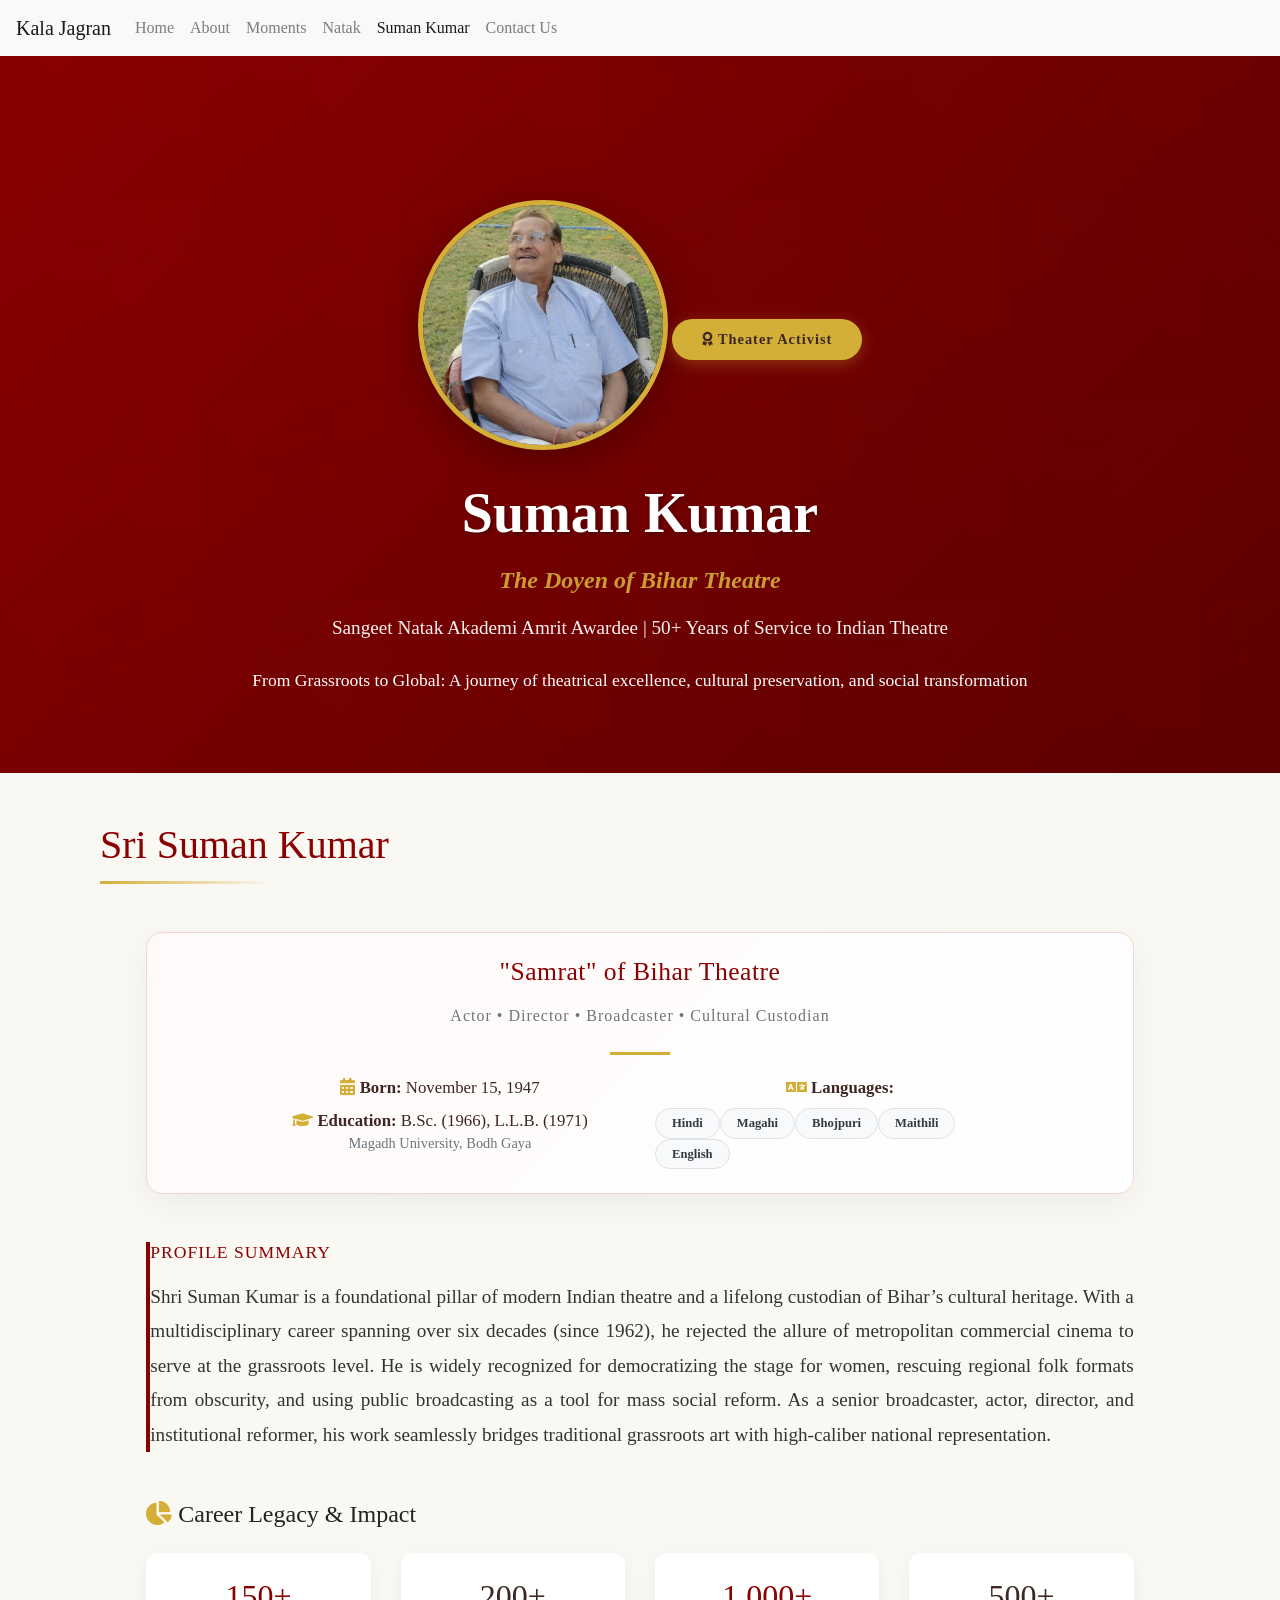
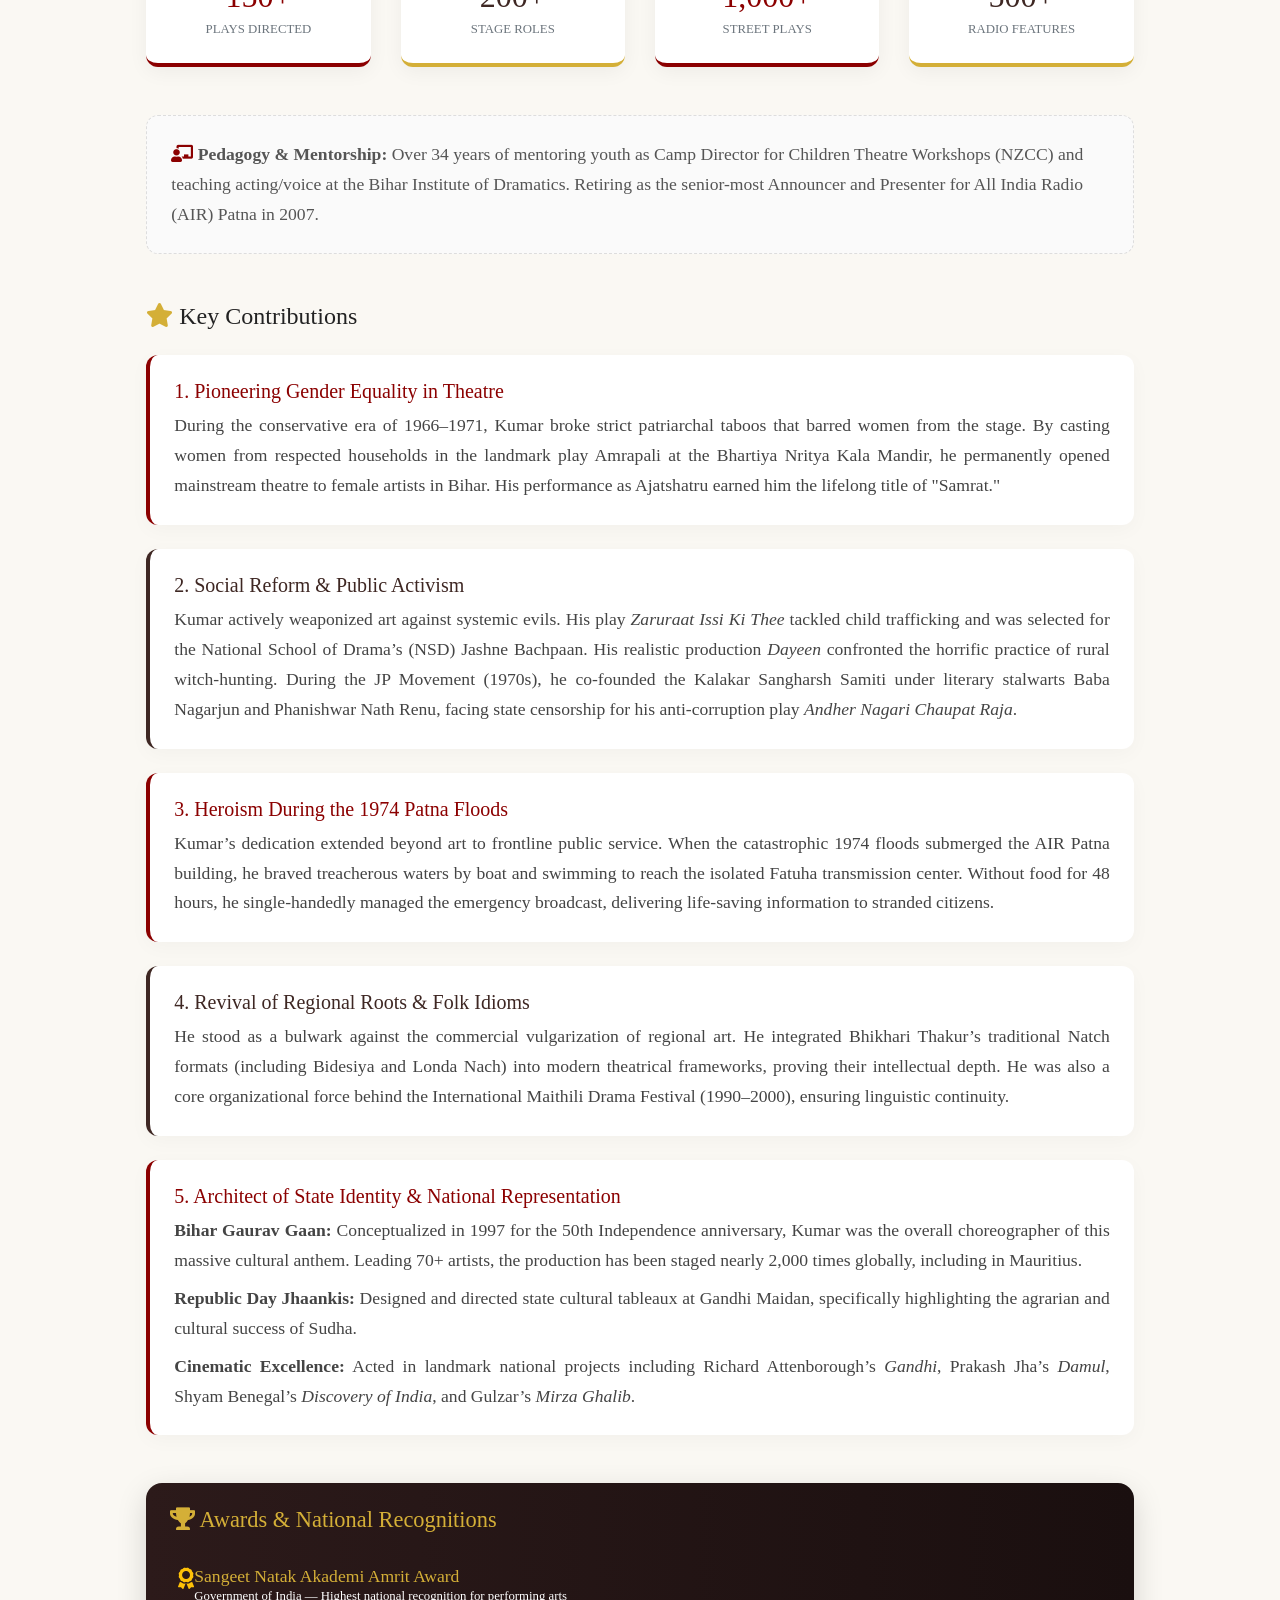
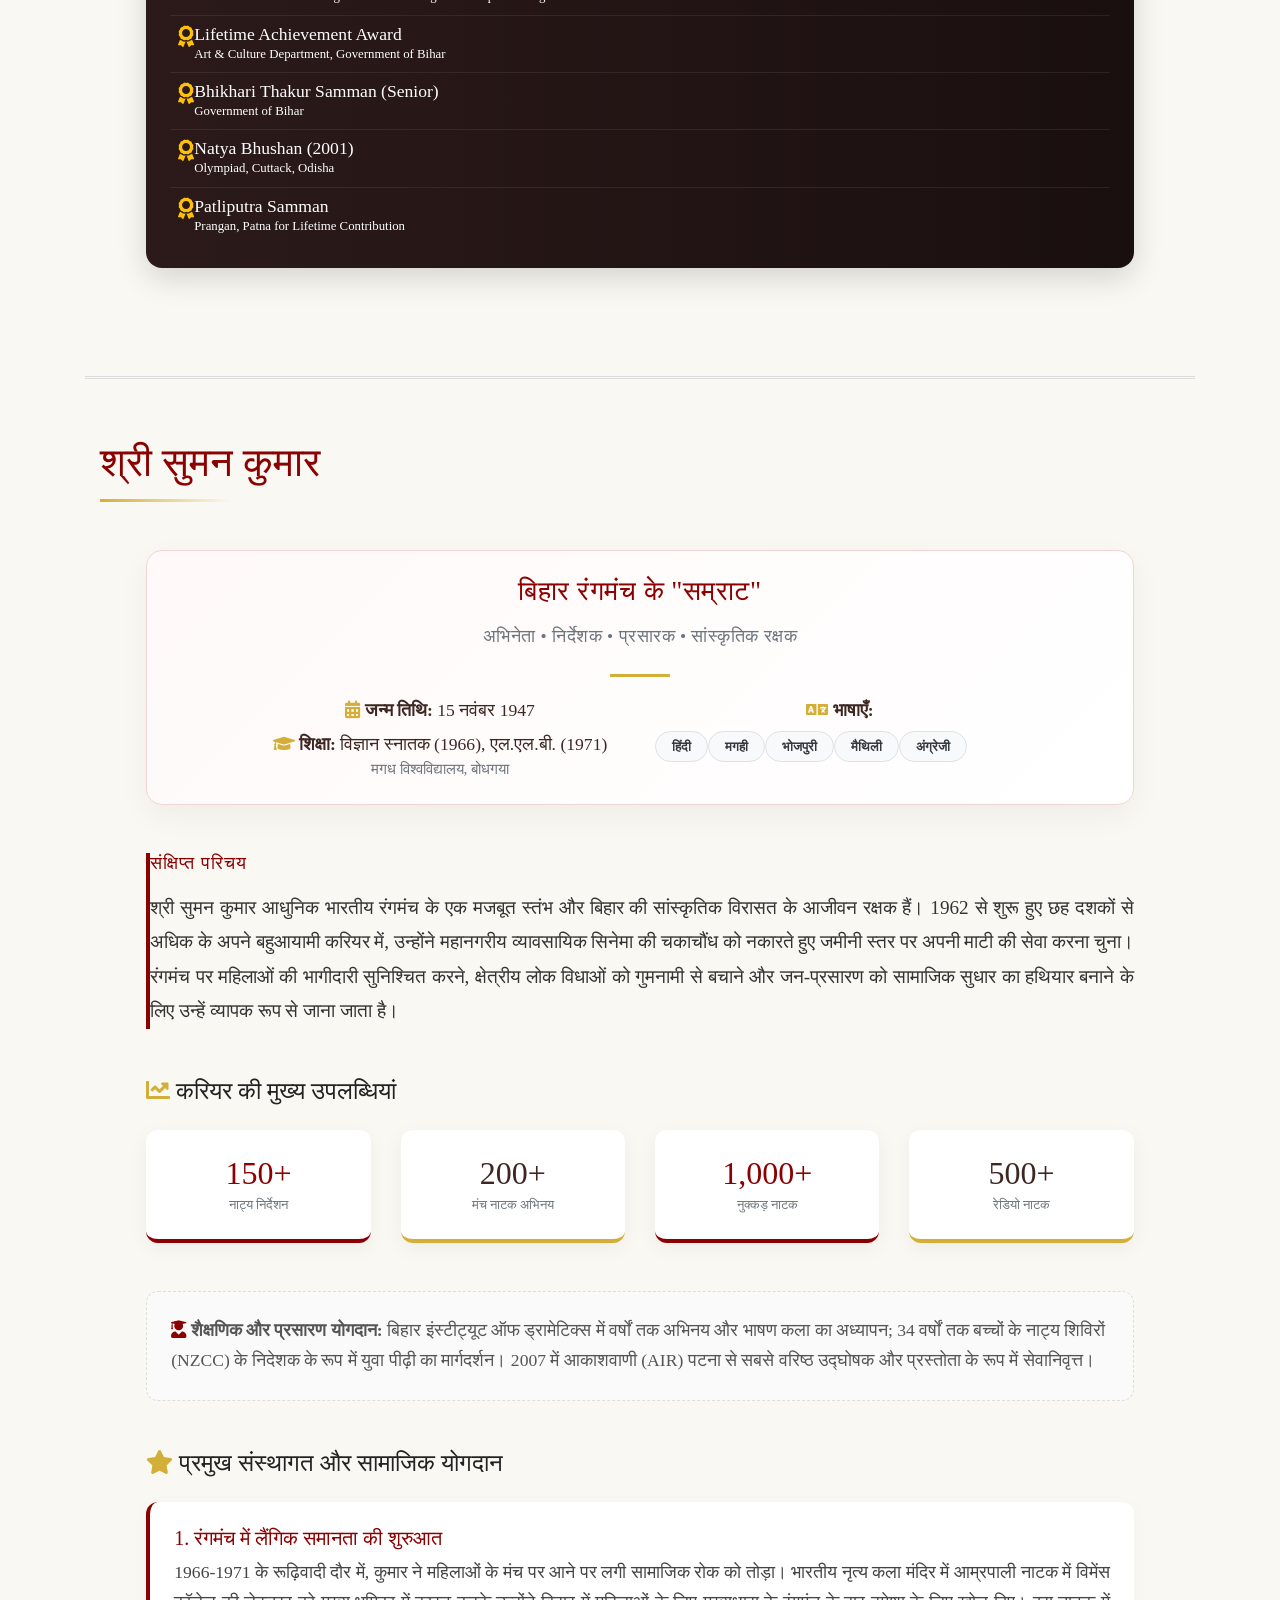
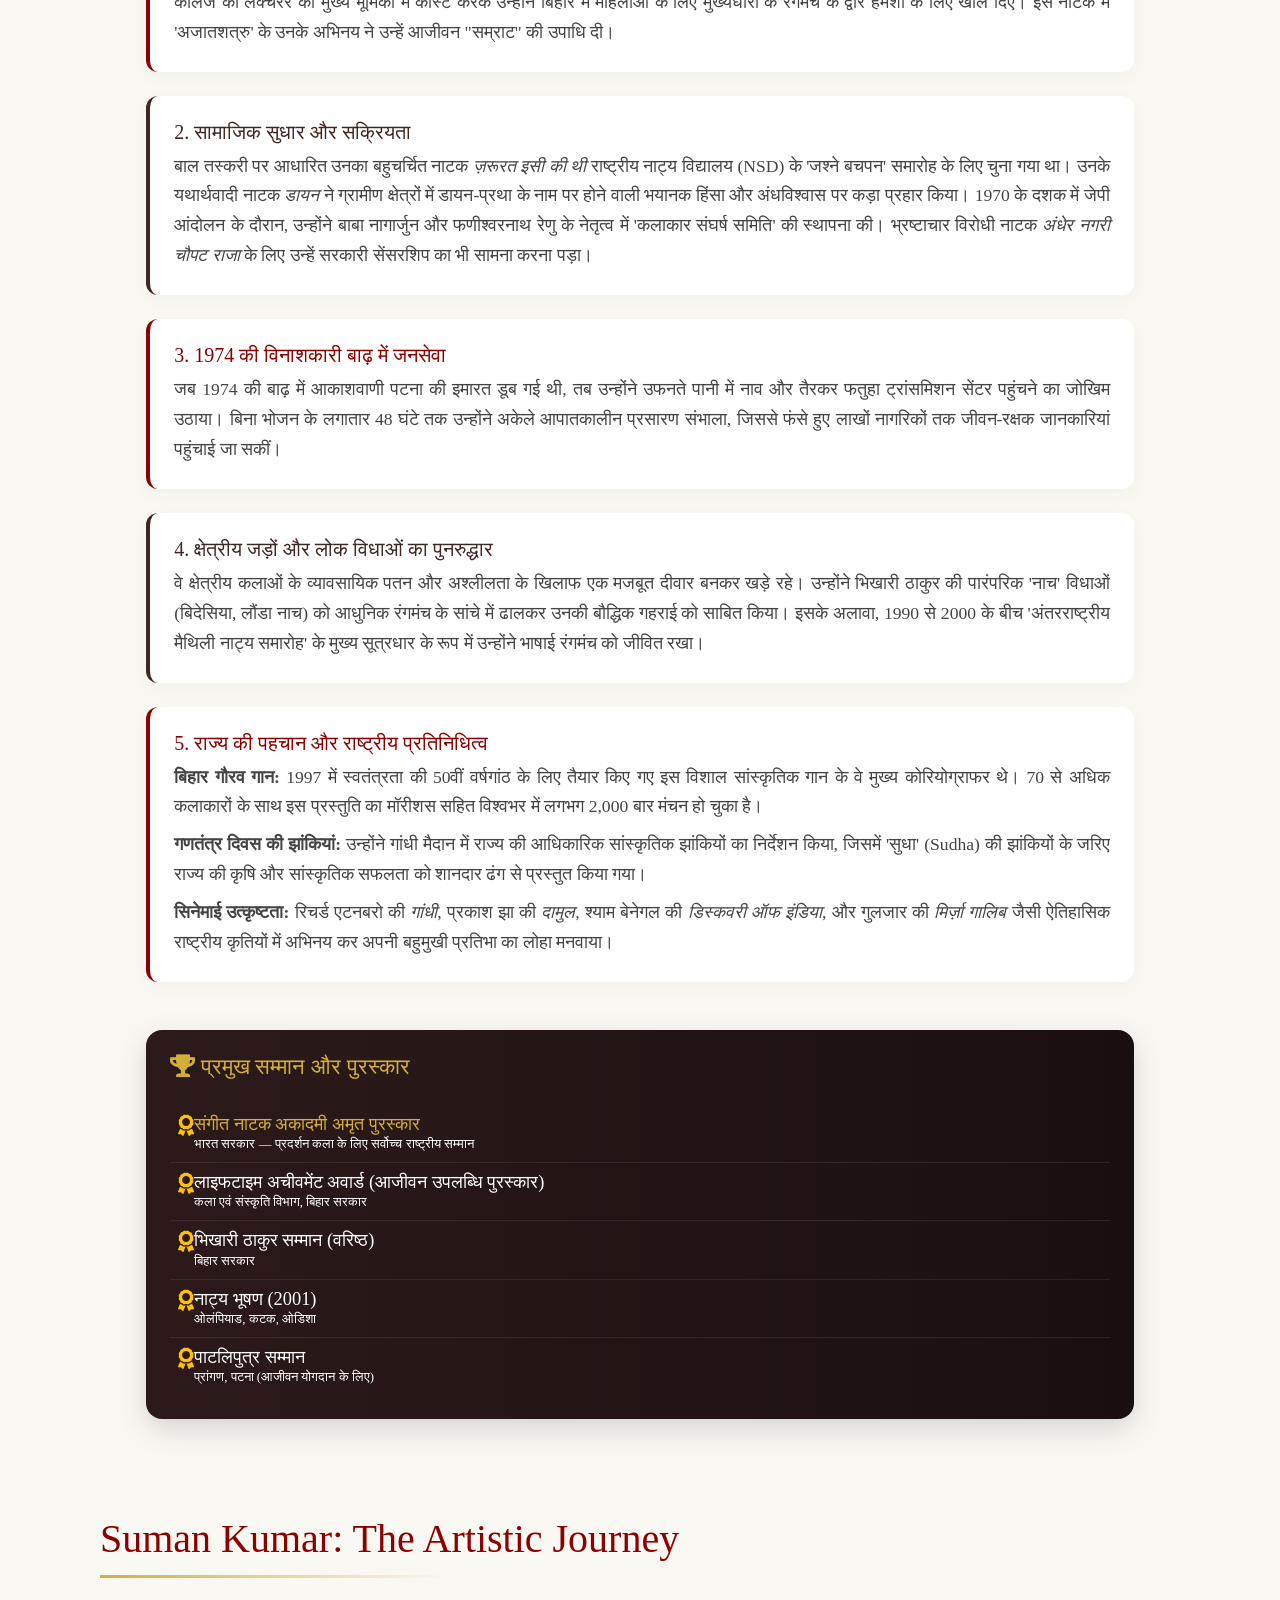
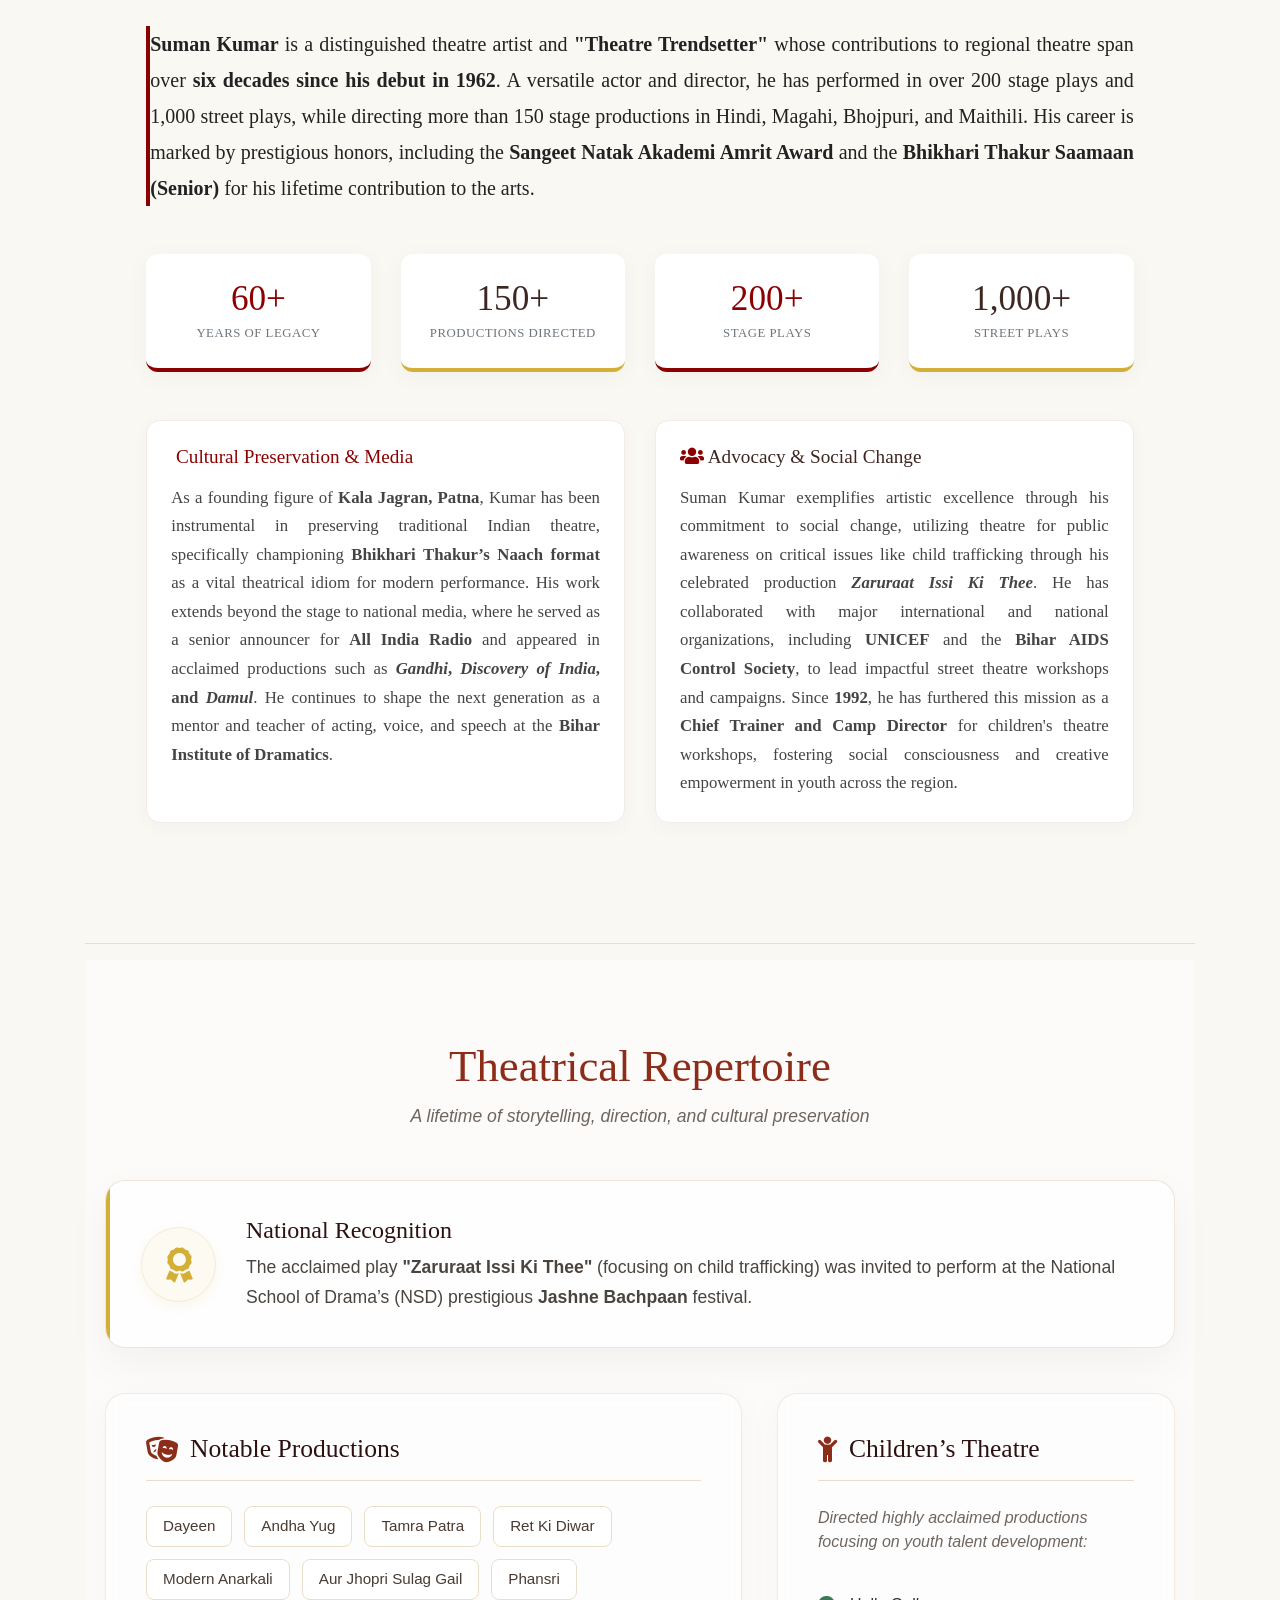
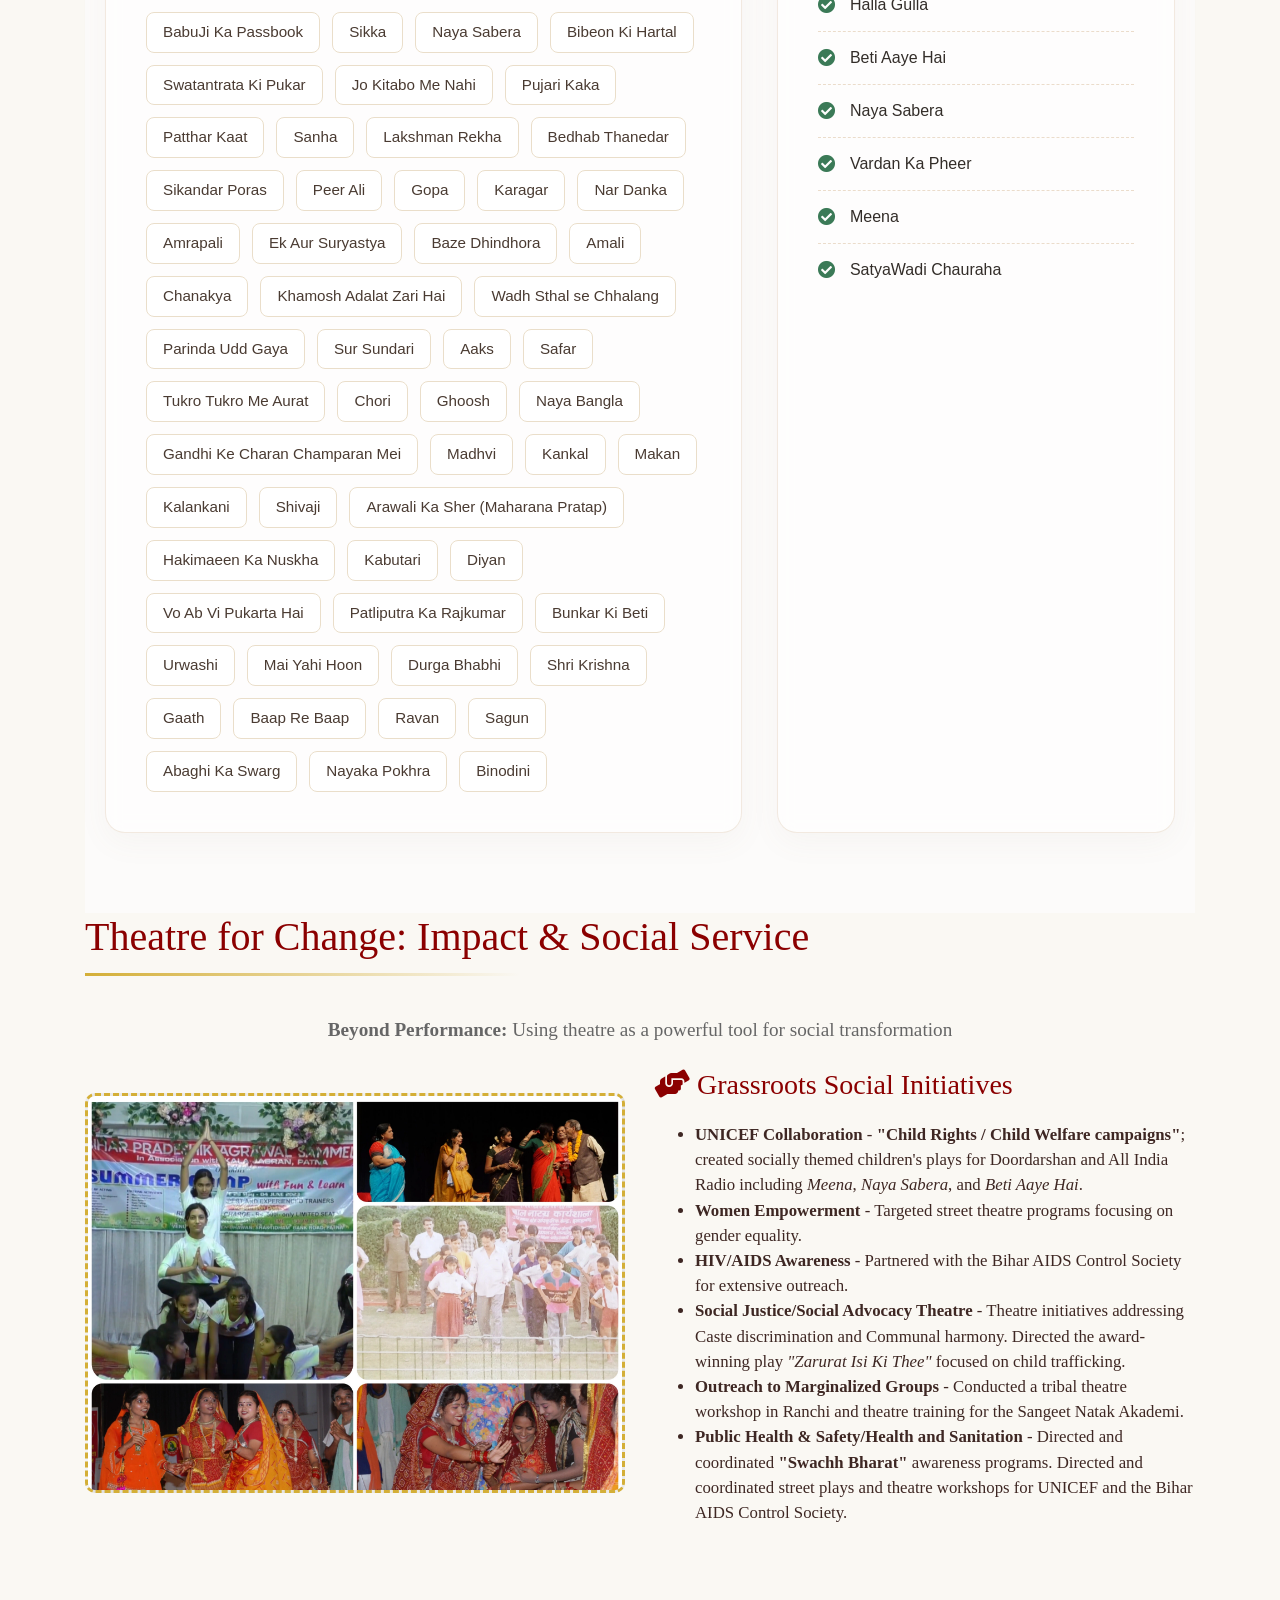
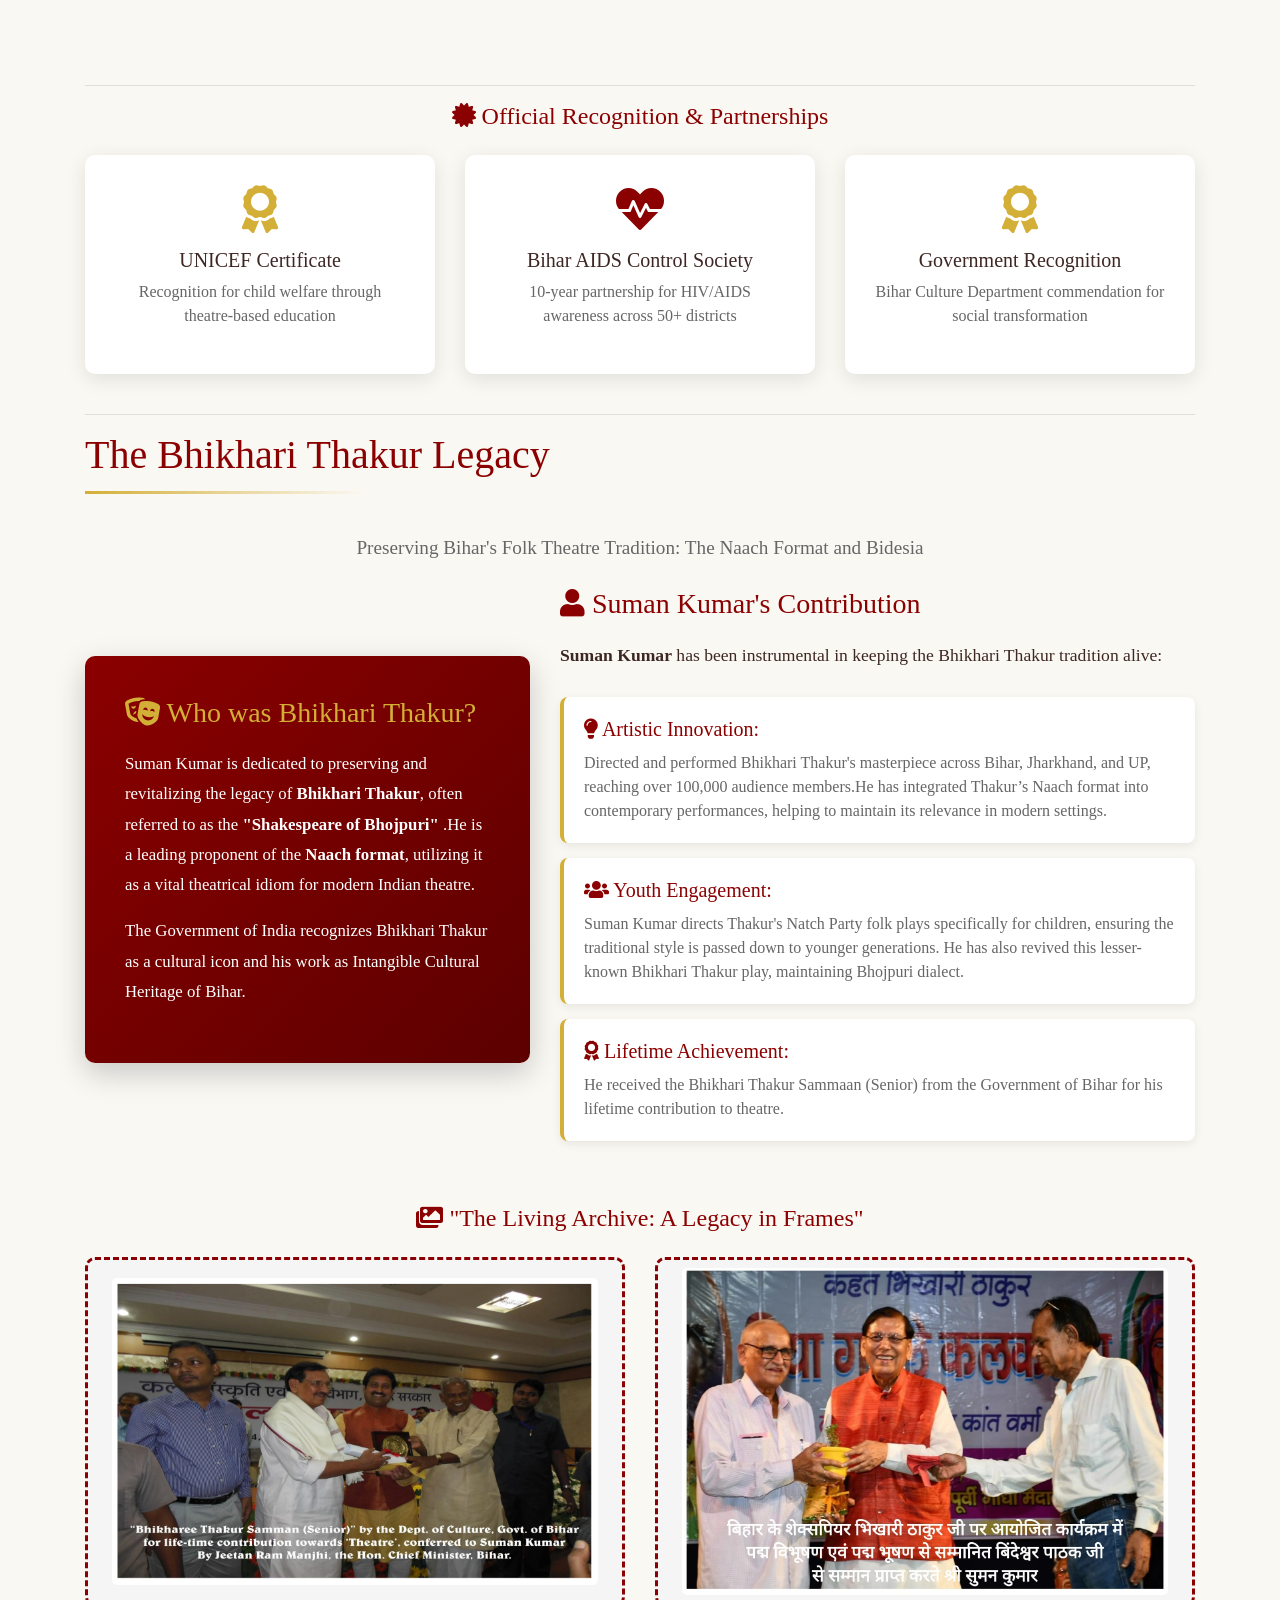
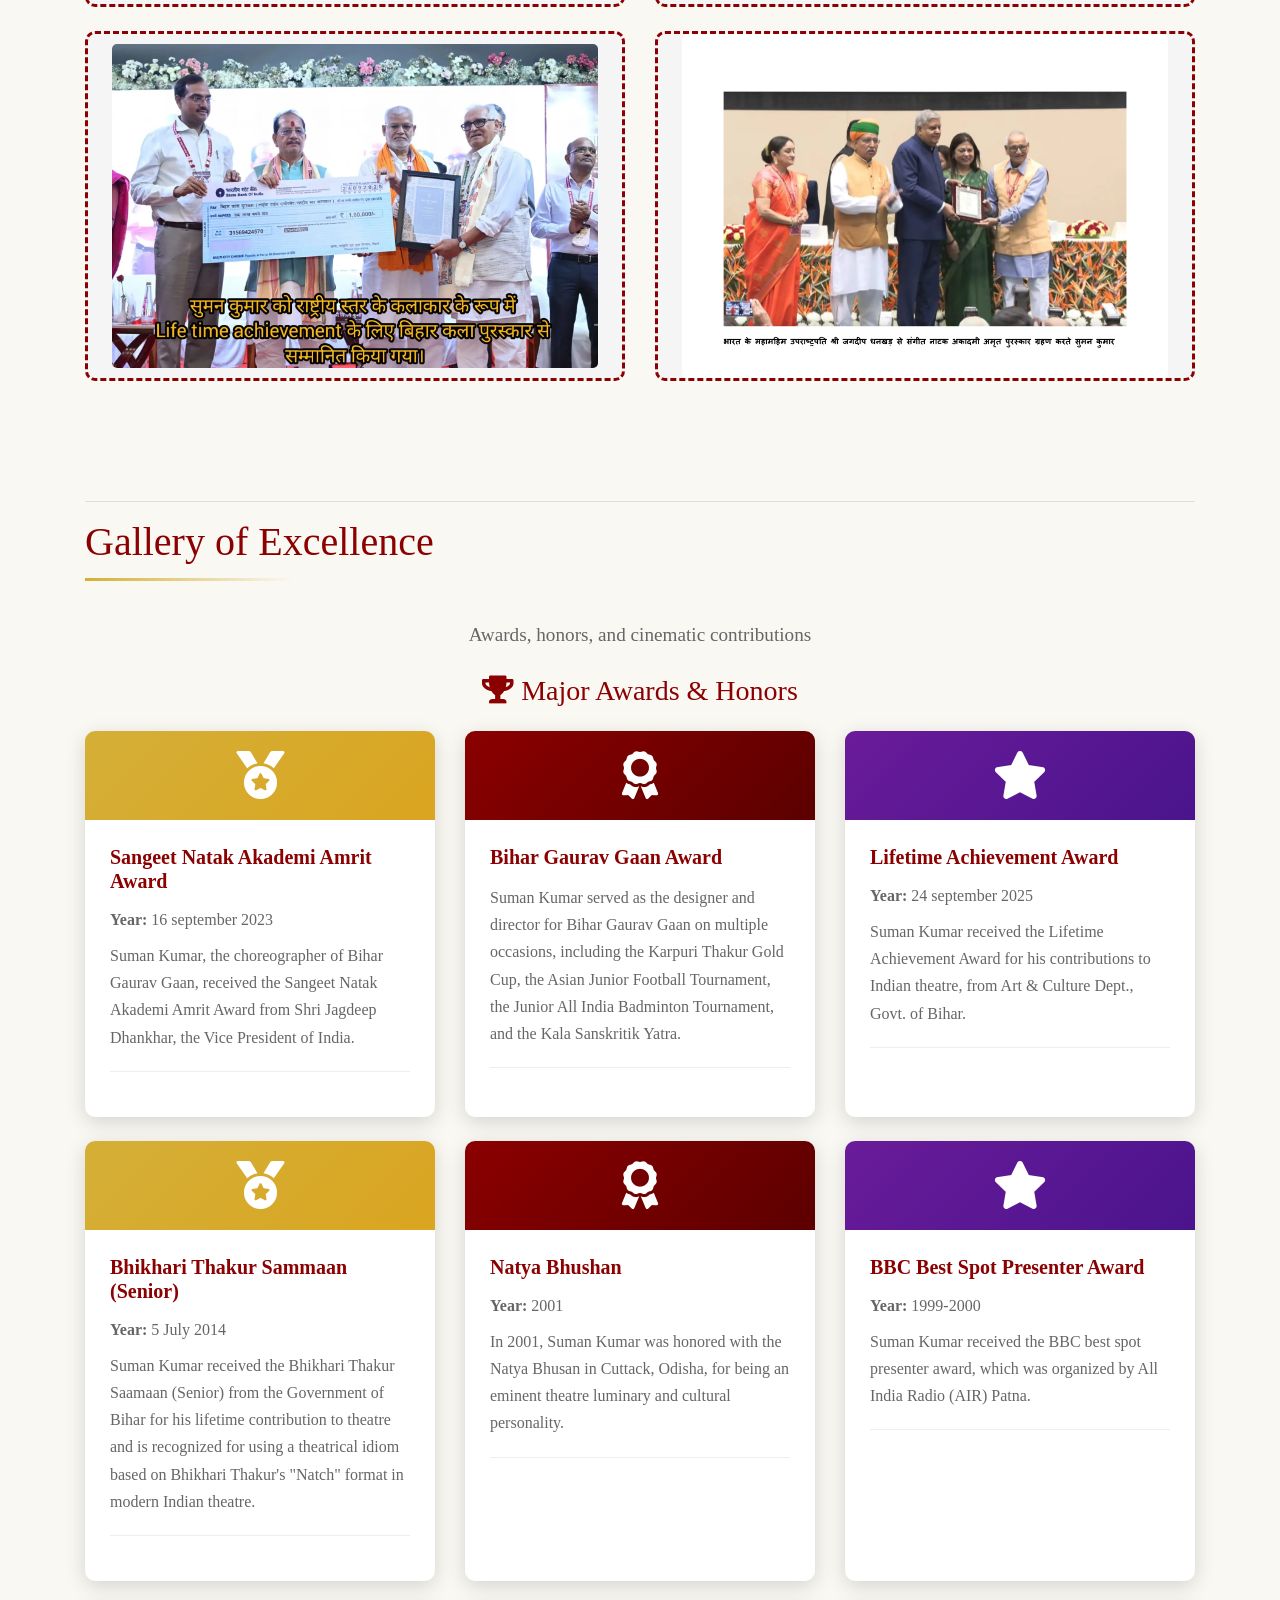
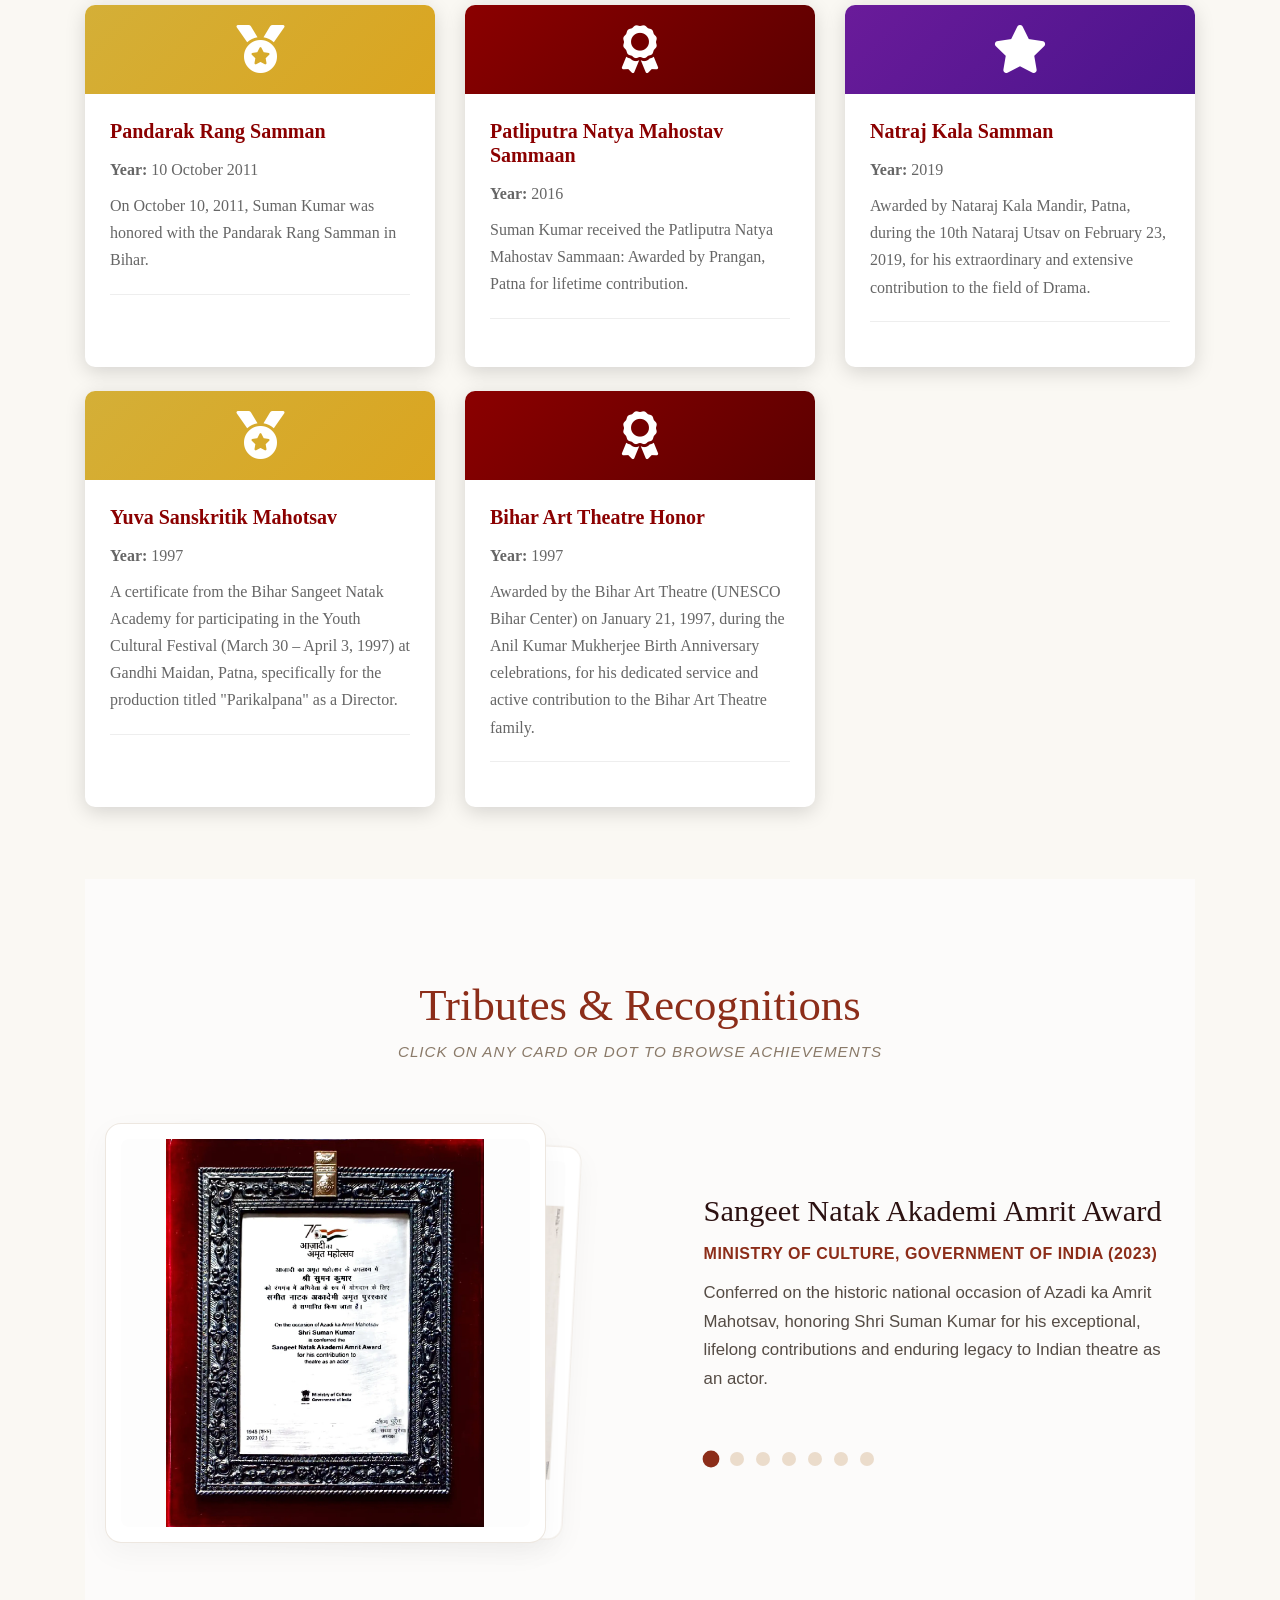
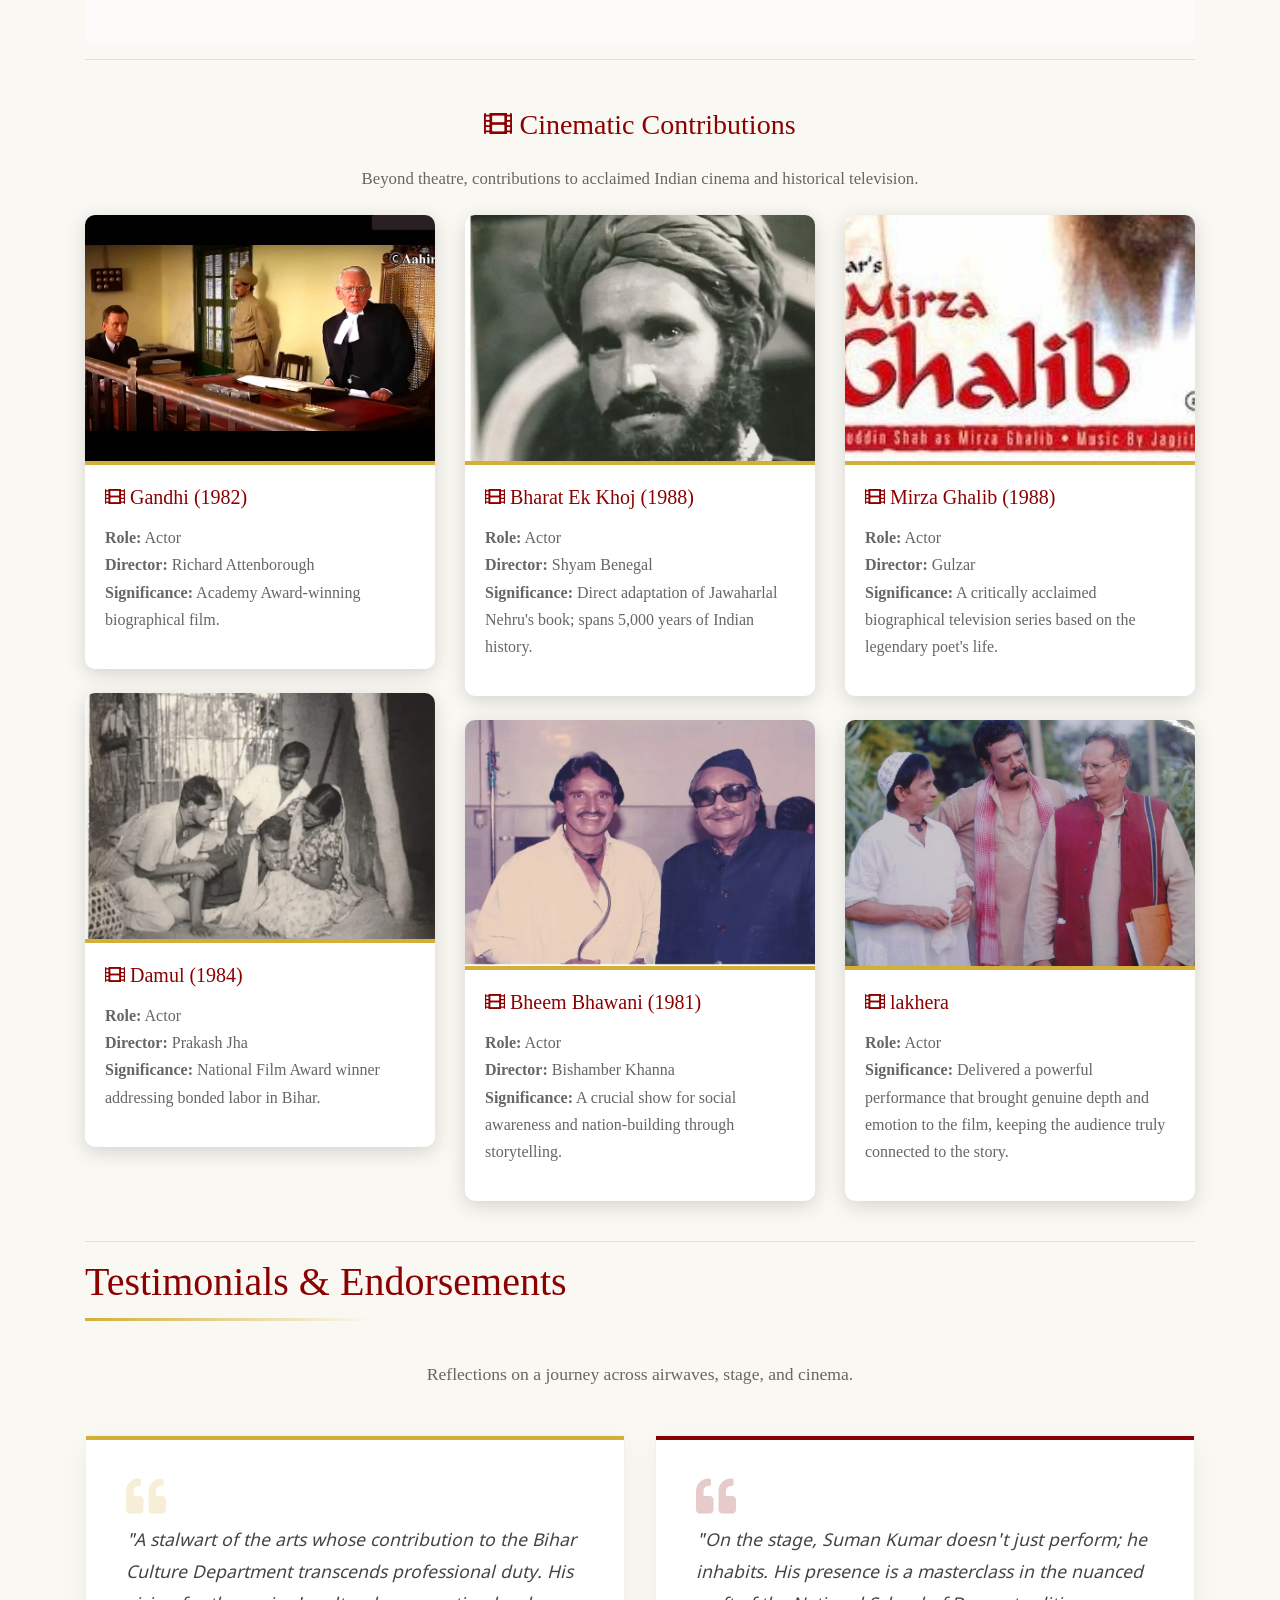
==== suman-kumar.html @ accfddfb "added resume" ====
<!DOCTYPE html>
<html lang="en">

<head>
  <meta charset="UTF-8" />
  <meta http-equiv="X-UA-Compatible" content="IE=edge" />
  <meta name="viewport" content="width=device-width, initial-scale=1.0" />
  <title>Suman Kumar - Padma Shri Nominee | Kala Jagran</title>
  <meta name="description"
    content="Tribute page for Suman Kumar, nominated for Padma Shri in Art (Theatre) category. Celebrating decades of contribution to Indian theatre and culture." />
  <link rel="icon" href="assets/icon/kalajagran_main.jpg" type="image/x-icon" />

  <!-- Bootstrap CSS -->
  <link rel="stylesheet" href="https://maxcdn.bootstrapcdn.com/bootstrap/4.0.0/css/bootstrap.min.css"
    integrity="sha384-Gn5384xqQ1aoWXA+058RXPxPg6fy4IWvTNh0E263XmFcJlSAwiGgFAW/dAiS6JXm" crossorigin="anonymous" />
  <!-- Font Awesome -->
  <link rel="stylesheet" href="https://use.fontawesome.com/releases/v5.15.2/css/all.css" />
  <!-- Custom CSS -->
  <link rel="stylesheet" href="style/style.css" />
  <link rel="stylesheet" href="style/suman-kumar.css" />
</head>

<body>
  <!-- Navigation -->
  <header>
    <nav class="navbar navbar-expand-lg navbar-light bg-light fixed-top scrolling-navbar">
      <a class="navbar-brand" href="index.html">Kala Jagran</a>
      <button class="navbar-toggler" type="button" data-toggle="collapse" data-target="#navbar">
        <span class="navbar-toggler-icon"></span>
      </button>

      <div class="collapse navbar-collapse" id="navbar">
        <ul class="navbar-nav mr-auto smooth-scrolling">
          <li class="nav-item">
            <a class="nav-link" href="index.html#intro">Home</a>
          </li>
          <li class="nav-item">
            <a class="nav-link" href="index.html#about">About</a>
          </li>
          <li class="nav-item">
            <a class="nav-link" href="index.html#images">Moments</a>
          </li>
          <li class="nav-item">
            <a class="nav-link" href="index.html#videos">Natak</a>
          </li>
          <li class="nav-item active">
            <a class="nav-link" href="suman-kumar.html">Suman Kumar</a>
          </li>
          <li class="nav-item">
            <a class="nav-link" href="index.html#contact_us">Contact Us</a>
          </li>
        </ul>
      </div>
    </nav>
  </header>

  <section class="hero-section">
  <div class="container">
    
    <div class="hero-content text-center glass-panel">
      
      <img src="assets/kala jagran webp assets/portrait.webp" alt="Suman Kumar Portrait" class="hero-portrait" />
      <div class="nomination-badge">
        <i class="fas fa-award"></i> Theater Activist
      </div>
      <h1 class="hero-title">Suman Kumar</h1>
      <p class="hero-subtitle" style="font-size: 1.5rem; font-weight: 600; color: var(--primary-gold);">
        The Doyen of Bihar Theatre
      </p>
      <p class="mt-3" style="font-size: 1.2rem; opacity: 0.95;">
        Sangeet Natak Akademi Amrit Awardee | 50+ Years of Service to Indian Theatre
      </p>
      <p class="mt-4" style="font-size: 1.1rem; max-width: 800px; margin: 0 auto;">
        From Grassroots to Global: A journey of theatrical excellence, cultural preservation, and social
        transformation
      </p>
    </div>
  </div>
</section>

  <!-- Main Content -->
  <main class="mt-5 mb-5">
    <div class="container">

      <!-- Biography Section (English) -->
<section id="biography" class="mb-5 pb-5">
  <div class="container">
    <h2 class="section-title text-center mb-5">Sri Suman Kumar</h2>
    
    <div class="row justify-content-center">
      <div class="col-lg-11">
        
        <!-- Header Persona Card -->
        <div class="text-center p-4 mb-5" style="background: linear-gradient(135deg, #fff9f9 0%, #fff 100%); border-radius: 16px; box-shadow: 0 10px 30px rgba(0,0,0,0.05); border: 1px solid #f0d5d5;">
          <h3 class="fw-bold mb-3" style="font-size: 1.6rem; color: var(--deep-red); letter-spacing: 0.5px;">
            "Samrat" of Bihar Theatre
          </h3>
          <p class="text-muted uppercase fw-semibold mb-4" style="font-size: 1rem; letter-spacing: 1px;">
            Actor &bull; Director &bull; Broadcaster &bull; Cultural Custodian
          </p>
          
          <hr style="width: 60px; margin: 0 auto 20px; border-top: 3px solid var(--primary-gold); opacity: 1;">
          
          <div class="row g-3 justify-content-center text-start" style="font-size: 1.05rem; max-width: 800px; margin: 0 auto;">
            <div class="col-md-6">
              <p class="mb-2"><i class="fas fa-calendar-alt me-2" style="color: var(--primary-gold);"></i> <strong>Born:</strong> November 15, 1947</p>
              <p class="mb-0"><i class="fas fa-graduation-cap me-2" style="color: var(--primary-gold);"></i> <strong>Education:</strong> B.Sc. (1966), L.L.B. (1971) <span class="text-muted d-block ps-4" style="font-size: 0.9rem;">Magadh University, Bodh Gaya</span></p>
            </div>
            <div class="col-md-6 border-start-md">
              <p class="mb-0"><i class="fas fa-language me-2" style="color: var(--primary-gold);"></i> <strong>Languages:</strong></p>
              <div class="d-flex flex-wrap gap-2 mt-2 ps-1">
                <span class="badge bg-light text-dark border px-3 py-2" style="border-radius: 20px;">Hindi</span>
                <span class="badge bg-light text-dark border px-3 py-2" style="border-radius: 20px;">Magahi</span>
                <span class="badge bg-light text-dark border px-3 py-2" style="border-radius: 20px;">Bhojpuri</span>
                <span class="badge bg-light text-dark border px-3 py-2" style="border-radius: 20px;">Maithili</span>
                <span class="badge bg-light text-dark border px-3 py-2" style="border-radius: 20px;">English</span>
              </div>
            </div>
          </div>
        </div>
        
        <!-- Profile Summary intro -->
        <div class="mb-5 position-relative ps-4" style="border-left: 4px solid var(--deep-red);">
          <h4 class="text-uppercase fw-bold mb-3" style="font-size: 1.1rem; color: var(--deep-red); letter-spacing: 1px;">Profile Summary</h4>
          <p class="lead" style="font-size: 1.2rem; line-height: 1.8; color: #333; text-align: justify;">
            Shri Suman Kumar is a foundational pillar of modern Indian theatre and a lifelong custodian of Bihar’s cultural heritage. With a multidisciplinary career spanning over six decades (since 1962), he rejected the allure of metropolitan commercial cinema to serve at the grassroots level. He is widely recognized for democratizing the stage for women, rescuing regional folk formats from obscurity, and using public broadcasting as a tool for mass social reform. As a senior broadcaster, actor, director, and institutional reformer, his work seamlessly bridges traditional grassroots art with high-caliber national representation.
          </p>
        </div>

        <!-- Statistical Counter Grid -->
        <h4 class="fw-bold mb-4" style="color: #222;"><i class="fas fa-chart-pie me-2" style="color: var(--primary-gold);"></i> Career Legacy & Impact</h4>
        <div class="row g-4 mb-5 text-center">
          <div class="col-6 col-md-3">
            <div class="p-4 h-100" style="background: #fff; border-radius: 12px; box-shadow: 0 5px 20px rgba(0,0,0,0.05); border-bottom: 4px solid var(--deep-red);">
              <h3 class="fw-bold mb-1" style="color: var(--deep-red); font-size: 2rem;">150+</h3>
              <p class="text-muted small mb-0 fw-bold text-uppercase">Plays Directed</p>
            </div>
          </div>
          <div class="col-6 col-md-3">
            <div class="p-4 h-100" style="background: #fff; border-radius: 12px; box-shadow: 0 5px 20px rgba(0,0,0,0.05); border-bottom: 4px solid var(--primary-gold);">
              <h3 class="fw-bold mb-1" style="color: var(--dark-brown); font-size: 2rem;">200+</h3>
              <p class="text-muted small mb-0 fw-bold text-uppercase">Stage Roles</p>
            </div>
          </div>
          <div class="col-6 col-md-3">
            <div class="p-4 h-100" style="background: #fff; border-radius: 12px; box-shadow: 0 5px 20px rgba(0,0,0,0.05); border-bottom: 4px solid var(--deep-red);">
              <h3 class="fw-bold mb-1" style="color: var(--deep-red); font-size: 2rem;">1,000+</h3>
              <p class="text-muted small mb-0 fw-bold text-uppercase">Street Plays</p>
            </div>
          </div>
          <div class="col-6 col-md-3">
            <div class="p-4 h-100" style="background: #fff; border-radius: 12px; box-shadow: 0 5px 20px rgba(0,0,0,0.05); border-bottom: 4px solid var(--primary-gold);">
              <h3 class="fw-bold mb-1" style="color: var(--dark-brown); font-size: 2rem;">500+</h3>
              <p class="text-muted small mb-0 fw-bold text-uppercase">Radio Features</p>
            </div>
          </div>
        </div>

        <div class="p-4 mb-5" style="background-color: #fafafa; border-radius: 12px; border: 1px dashed #ddd;">
          <p class="mb-0" style="font-size: 1.1rem; line-height: 1.7; color: #555;">
            <i class="fas fa-chalkboard-teacher me-2" style="color: var(--deep-red);"></i> <strong>Pedagogy & Mentorship:</strong> Over 34 years of mentoring youth as Camp Director for Children Theatre Workshops (NZCC) and teaching acting/voice at the Bihar Institute of Dramatics. Retiring as the senior-most Announcer and Presenter for All India Radio (AIR) Patna in 2007.
          </p>
        </div>

        <!-- Key Contributions Stack -->
        <h4 class="fw-bold mb-4" style="color: #222;"><i class="fas fa-star me-2" style="color: var(--primary-gold);"></i> Key Contributions</h4>
        <div class="contribution-timeline mb-5">
          
          <div class="p-4 mb-4" style="background: #fff; border-radius: 12px; box-shadow: 0 5px 20px rgba(0,0,0,0.03); border-left: 4px solid var(--deep-red);">
            <h5 class="fw-bold" style="color: var(--deep-red);">1. Pioneering Gender Equality in Theatre</h5>
            <p class="mb-0 mt-2" style="font-size: 1.1rem; line-height: 1.7; color: #444; text-align: justify;">
              During the conservative era of 1966–1971, Kumar broke strict patriarchal taboos that barred women from the stage. By casting women from respected households in the landmark play Amrapali at the Bhartiya Nritya Kala Mandir, he permanently opened mainstream theatre to female artists in Bihar. His performance as Ajatshatru earned him the lifelong title of "Samrat."
            </p>
          </div>

          <div class="p-4 mb-4" style="background: #fff; border-radius: 12px; box-shadow: 0 5px 20px rgba(0,0,0,0.03); border-left: 4px solid var(--dark-brown);">
            <h5 class="fw-bold" style="color: var(--dark-brown);">2. Social Reform & Public Activism</h5>
            <p class="mb-0 mt-2" style="font-size: 1.1rem; line-height: 1.7; color: #444; text-align: justify;">
              Kumar actively weaponized art against systemic evils. His play <em>Zaruraat Issi Ki Thee</em> tackled child trafficking and was selected for the National School of Drama’s (NSD) Jashne Bachpaan. His realistic production <em>Dayeen</em> confronted the horrific practice of rural witch-hunting. During the JP Movement (1970s), he co-founded the Kalakar Sangharsh Samiti under literary stalwarts Baba Nagarjun and Phanishwar Nath Renu, facing state censorship for his anti-corruption play <em>Andher Nagari Chaupat Raja</em>.
            </p>
          </div>

          <div class="p-4 mb-4" style="background: #fff; border-radius: 12px; box-shadow: 0 5px 20px rgba(0,0,0,0.03); border-left: 4px solid var(--deep-red);">
            <h5 class="fw-bold" style="color: var(--deep-red);">3. Heroism During the 1974 Patna Floods</h5>
            <p class="mb-0 mt-2" style="font-size: 1.1rem; line-height: 1.7; color: #444; text-align: justify;">
              Kumar’s dedication extended beyond art to frontline public service. When the catastrophic 1974 floods submerged the AIR Patna building, he braved treacherous waters by boat and swimming to reach the isolated Fatuha transmission center. Without food for 48 hours, he single-handedly managed the emergency broadcast, delivering life-saving information to stranded citizens.
            </p>
          </div>

          <div class="p-4 mb-4" style="background: #fff; border-radius: 12px; box-shadow: 0 5px 20px rgba(0,0,0,0.03); border-left: 4px solid var(--dark-brown);">
            <h5 class="fw-bold" style="color: var(--dark-brown);">4. Revival of Regional Roots & Folk Idioms</h5>
            <p class="mb-0 mt-2" style="font-size: 1.1rem; line-height: 1.7; color: #444; text-align: justify;">
              He stood as a bulwark against the commercial vulgarization of regional art. He integrated Bhikhari Thakur’s traditional Natch formats (including Bidesiya and Londa Nach) into modern theatrical frameworks, proving their intellectual depth. He was also a core organizational force behind the International Maithili Drama Festival (1990–2000), ensuring linguistic continuity.
            </p>
          </div>

          <div class="p-4 mb-4" style="background: #fff; border-radius: 12px; box-shadow: 0 5px 20px rgba(0,0,0,0.03); border-left: 4px solid var(--deep-red);">
            <h5 class="fw-bold" style="color: var(--deep-red);">5. Architect of State Identity & National Representation</h5>
            <p class="mb-2 mt-2" style="font-size: 1.1rem; line-height: 1.7; color: #444; text-align: justify;">
              <strong>Bihar Gaurav Gaan:</strong> Conceptualized in 1997 for the 50th Independence anniversary, Kumar was the overall choreographer of this massive cultural anthem. Leading 70+ artists, the production has been staged nearly 2,000 times globally, including in Mauritius.
            </p>
            <p class="mb-2" style="font-size: 1.1rem; line-height: 1.7; color: #444; text-align: justify;">
              <strong>Republic Day Jhaankis:</strong> Designed and directed state cultural tableaux at Gandhi Maidan, specifically highlighting the agrarian and cultural success of Sudha.
            </p>
            <p class="mb-0" style="font-size: 1.1rem; line-height: 1.7; color: #444; text-align: justify;">
              <strong>Cinematic Excellence:</strong> Acted in landmark national projects including Richard Attenborough’s <em>Gandhi</em>, Prakash Jha’s <em>Damul</em>, Shyam Benegal’s <em>Discovery of India</em>, and Gulzar’s <em>Mirza Ghalib</em>.
            </p>
          </div>

        </div>

        <!-- Awards List Showcase -->
        <div class="p-4" style="background: linear-gradient(to right, #2c1a1a, #1a0f0f); border-radius: 16px; color: #fff; box-shadow: 0 10px 30px rgba(0,0,0,0.15);">
          <h4 class="fw-bold mb-4" style="color: var(--primary-gold); font-size: 1.4rem;"><i class="fas fa-trophy me-2"></i> Awards & National Recognitions</h4>
          <div class="row g-3">
            <div class="col-12">
              <div class="d-flex align-items-start p-2" style="border-bottom: 1px solid rgba(255,255,255,0.08);">
                <i class="fas fa-award text-warning fa-lg mt-1 me-3"></i>
                <div>
                  <h6 class="mb-0 fw-bold" style="color: var(--primary-gold); font-size: 1.1rem;">Sangeet Natak Akademi Amrit Award</h6>
                  <p class="mb-0 text-white-50 small">Government of India &mdash; Highest national recognition for performing arts</p>
                </div>
              </div>
            </div>
            <div class="col-12">
              <div class="d-flex align-items-start p-2" style="border-bottom: 1px solid rgba(255,255,255,0.08);">
                <i class="fas fa-award text-warning fa-lg mt-1 me-3"></i>
                <div>
                  <h6 class="mb-0 fw-bold" style="font-size: 1.1rem;">Lifetime Achievement Award</h6>
                  <p class="mb-0 text-white-50 small">Art & Culture Department, Government of Bihar</p>
                </div>
              </div>
            </div>
            <div class="col-12">
              <div class="d-flex align-items-start p-2" style="border-bottom: 1px solid rgba(255,255,255,0.08);">
                <i class="fas fa-award text-warning fa-lg mt-1 me-3"></i>
                <div>
                  <h6 class="mb-0 fw-bold" style="font-size: 1.1rem;">Bhikhari Thakur Samman (Senior)</h6>
                  <p class="mb-0 text-white-50 small">Government of Bihar</p>
                </div>
              </div>
            </div>
            <div class="col-12">
              <div class="d-flex align-items-start p-2" style="border-bottom: 1px solid rgba(255,255,255,0.08);">
                <i class="fas fa-award text-warning fa-lg mt-1 me-3"></i>
                <div>
                  <h6 class="mb-0 fw-bold" style="font-size: 1.1rem;">Natya Bhushan (2001)</h6>
                  <p class="mb-0 text-white-50 small">Olympiad, Cuttack, Odisha</p>
                </div>
              </div>
            </div>
            <div class="col-12">
              <div class="d-flex align-items-start p-2">
                <i class="fas fa-award text-warning fa-lg mt-1 me-3"></i>
                <div>
                  <h6 class="mb-0 fw-bold" style="font-size: 1.1rem;">Patliputra Samman</h6>
                  <p class="mb-0 text-white-50 small">Prangan, Patna for Lifetime Contribution</p>
                </div>
              </div>
            </div>
          </div>
        </div>

      </div>
    </div>
  </div>
</section>

<hr style="border-top: 3px double #ddd; margin: 60px 0;" />

<!-- Biography Section (Hindi) -->
<section id="biography-hindi" class="mb-5 pb-5">
  <div class="container">
    <h2 class="section-title text-center mb-5">श्री सुमन कुमार</h2>
    
    <div class="row justify-content-center">
      <div class="col-lg-11">
        
        <!-- Header Persona Card -->
        <div class="text-center p-4 mb-5" style="background: linear-gradient(135deg, #fff9f9 0%, #fff 100%); border-radius: 16px; box-shadow: 0 10px 30px rgba(0,0,0,0.05); border: 1px solid #f0d5d5;">
          <h3 class="fw-bold mb-3" style="font-size: 1.7rem; color: var(--deep-red); letter-spacing: 0.5px;">
            बिहार रंगमंच के "सम्राट"
          </h3>
          <p class="text-muted fw-semibold mb-4" style="font-size: 1.1rem; letter-spacing: 0.5px;">
            अभिनेता &bull; निर्देशक &bull; प्रसारक &bull; सांस्कृतिक रक्षक
          </p>
          
          <hr style="width: 60px; margin: 0 auto 20px; border-top: 3px solid var(--primary-gold); opacity: 1;">
          
          <div class="row g-3 justify-content-center text-start" style="font-size: 1.1rem; max-width: 800px; margin: 0 auto;">
            <div class="col-md-6">
              <p class="mb-2"><i class="fas fa-calendar-alt me-2" style="color: var(--primary-gold);"></i> <strong>जन्म तिथि:</strong> 15 नवंबर 1947</p>
              <p class="mb-0"><i class="fas fa-graduation-cap me-2" style="color: var(--primary-gold);"></i> <strong>शिक्षा:</strong> विज्ञान स्नातक (1966), एल.एल.बी. (1971) <span class="text-muted d-block ps-4" style="font-size: 0.95rem;">मगध विश्वविद्यालय, बोधगया</span></p>
            </div>
            <div class="col-md-6 border-start-md">
              <p class="mb-0"><i class="fas fa-language me-2" style="color: var(--primary-gold);"></i> <strong>भाषाएँ:</strong></p>
              <div class="d-flex flex-wrap gap-2 mt-2 ps-1">
                <span class="badge bg-light text-dark border px-3 py-2" style="border-radius: 20px;">हिंदी</span>
                <span class="badge bg-light text-dark border px-3 py-2" style="border-radius: 20px;">मगही</span>
                <span class="badge bg-light text-dark border px-3 py-2" style="border-radius: 20px;">भोजपुरी</span>
                <span class="badge bg-light text-dark border px-3 py-2" style="border-radius: 20px;">मैथिली</span>
                <span class="badge bg-light text-dark border px-3 py-2" style="border-radius: 20px;">अंग्रेजी</span>
              </div>
            </div>
          </div>
        </div>
        
        <!-- Profile Summary intro -->
        <div class="mb-5 position-relative ps-4" style="border-left: 4px solid var(--deep-red);">
          <h4 class="text-uppercase fw-bold mb-3" style="font-size: 1.1rem; color: var(--deep-red); letter-spacing: 1px;">संक्षिप्त परिचय</h4>
          <p class="lead" style="font-size: 1.2rem; line-height: 1.8; color: #333; text-align: justify;">
            श्री सुमन कुमार आधुनिक भारतीय रंगमंच के एक मजबूत स्तंभ और बिहार की सांस्कृतिक विरासत के आजीवन रक्षक हैं। 1962 से शुरू हुए छह दशकों से अधिक के अपने बहुआयामी करियर में, उन्होंने महानगरीय व्यावसायिक सिनेमा की चकाचौंध को नकारते हुए जमीनी स्तर पर अपनी माटी की सेवा करना चुना। रंगमंच पर महिलाओं की भागीदारी सुनिश्चित करने, क्षेत्रीय लोक विधाओं को गुमनामी से बचाने और जन-प्रसारण को सामाजिक सुधार का हथियार बनाने के लिए उन्हें व्यापक रूप से जाना जाता है।
          </p>
        </div>

        <!-- Statistical Counter Grid -->
        <h4 class="fw-bold mb-4" style="color: #222;"><i class="fas fa-chart-line me-2" style="color: var(--primary-gold);"></i> करियर की मुख्य उपलब्धियां</h4>
        <div class="row g-4 mb-5 text-center">
          <div class="col-6 col-md-3">
            <div class="p-4 h-100" style="background: #fff; border-radius: 12px; box-shadow: 0 5px 20px rgba(0,0,0,0.05); border-bottom: 4px solid var(--deep-red);">
              <h3 class="fw-bold mb-1" style="color: var(--deep-red); font-size: 2rem;">150+</h3>
              <p class="text-muted small mb-0 fw-bold text-uppercase">नाट्य निर्देशन</p>
            </div>
          </div>
          <div class="col-6 col-md-3">
            <div class="p-4 h-100" style="background: #fff; border-radius: 12px; box-shadow: 0 5px 20px rgba(0,0,0,0.05); border-bottom: 4px solid var(--primary-gold);">
              <h3 class="fw-bold mb-1" style="color: var(--dark-brown); font-size: 2rem;">200+</h3>
              <p class="text-muted small mb-0 fw-bold text-uppercase">मंच नाटक अभिनय</p>
            </div>
          </div>
          <div class="col-6 col-md-3">
            <div class="p-4 h-100" style="background: #fff; border-radius: 12px; box-shadow: 0 5px 20px rgba(0,0,0,0.05); border-bottom: 4px solid var(--deep-red);">
              <h3 class="fw-bold mb-1" style="color: var(--deep-red); font-size: 2rem;">1,000+</h3>
              <p class="text-muted small mb-0 fw-bold text-uppercase">नुक्कड़ नाटक</p>
            </div>
          </div>
          <div class="col-6 col-md-3">
            <div class="p-4 h-100" style="background: #fff; border-radius: 12px; box-shadow: 0 5px 20px rgba(0,0,0,0.05); border-bottom: 4px solid var(--primary-gold);">
              <h3 class="fw-bold mb-1" style="color: var(--dark-brown); font-size: 2rem;">500+</h3>
              <p class="text-muted small mb-0 fw-bold text-uppercase">रेडियो नाटक</p>
            </div>
          </div>
        </div>

        <div class="p-4 mb-5" style="background-color: #fafafa; border-radius: 12px; border: 1px dashed #ddd;">
          <p class="mb-0" style="font-size: 1.1rem; line-height: 1.7; color: #555;">
            <i class="fas fa-user-graduate me-2" style="color: var(--deep-red);"></i> <strong>शैक्षणिक और प्रसारण योगदान:</strong> बिहार इंस्टीट्यूट ऑफ ड्रामेटिक्स में वर्षों तक अभिनय और भाषण कला का अध्यापन; 34 वर्षों तक बच्चों के नाट्य शिविरों (NZCC) के निदेशक के रूप में युवा पीढ़ी का मार्गदर्शन। 2007 में आकाशवाणी (AIR) पटना से सबसे वरिष्ठ उद्घोषक और प्रस्तोता के रूप में सेवानिवृत्त।
          </p>
        </div>

        <!-- Key Contributions Stack -->
        <h4 class="fw-bold mb-4" style="color: #222;"><i class="fas fa-star me-2" style="color: var(--primary-gold);"></i> प्रमुख संस्थागत और सामाजिक योगदान</h4>
        <div class="contribution-timeline mb-5">
          
          <div class="p-4 mb-4" style="background: #fff; border-radius: 12px; box-shadow: 0 5px 20px rgba(0,0,0,0.03); border-left: 4px solid var(--deep-red);">
            <h5 class="fw-bold" style="color: var(--deep-red);">1. रंगमंच में लैंगिक समानता की शुरुआत</h5>
            <p class="mb-0 mt-2" style="font-size: 1.1rem; line-height: 1.7; color: #444; text-align: justify;">
              1966-1971 के रूढ़िवादी दौर में, कुमार ने महिलाओं के मंच पर आने पर लगी सामाजिक रोक को तोड़ा। भारतीय नृत्य कला मंदिर में आम्रपाली नाटक में विमेंस कॉलेज की लेक्चरर को मुख्य भूमिका में कास्ट करके उन्होंने बिहार में महिलाओं के लिए मुख्यधारा के रंगमंच के द्वार हमेशा के लिए खोल दिए। इस नाटक में 'अजातशत्रु' के उनके अभिनय ने उन्हें आजीवन "सम्राट" की उपाधि दी।
            </p>
          </div>

          <div class="p-4 mb-4" style="background: #fff; border-radius: 12px; box-shadow: 0 5px 20px rgba(0,0,0,0.03); border-left: 4px solid var(--dark-brown);">
            <h5 class="fw-bold" style="color: var(--dark-brown);">2. सामाजिक सुधार और सक्रियता</h5>
            <p class="mb-0 mt-2" style="font-size: 1.1rem; line-height: 1.7; color: #444; text-align: justify;">
              बाल तस्करी पर आधारित उनका बहुचर्चित नाटक <em>ज़रूरत इसी की थी</em> राष्ट्रीय नाट्य विद्यालय (NSD) के 'जश्ने बचपन' समारोह के लिए चुना गया था। उनके यथार्थवादी नाटक <em>डायन</em> ने ग्रामीण क्षेत्रों में डायन-प्रथा के नाम पर होने वाली भयानक हिंसा और अंधविश्वास पर कड़ा प्रहार किया। 1970 के दशक में जेपी आंदोलन के दौरान, उन्होंने बाबा नागार्जुन और फणीश्वरनाथ रेणु के नेतृत्व में 'कलाकार संघर्ष समिति' की स्थापना की। भ्रष्टाचार विरोधी नाटक <em>अंधेर नगरी चौपट राजा</em> के लिए उन्हें सरकारी सेंसरशिप का भी सामना करना पड़ा।
            </p>
          </div>

          <div class="p-4 mb-4" style="background: #fff; border-radius: 12px; box-shadow: 0 5px 20px rgba(0,0,0,0.03); border-left: 4px solid var(--deep-red);">
            <h5 class="fw-bold" style="color: var(--deep-red);">3. 1974 की विनाशकारी बाढ़ में जनसेवा</h5>
            <p class="mb-0 mt-2" style="font-size: 1.1rem; line-height: 1.7; color: #444; text-align: justify;">
              जब 1974 की बाढ़ में आकाशवाणी पटना की इमारत डूब गई थी, तब उन्होंने उफनते पानी में नाव और तैरकर फतुहा ट्रांसमिशन सेंटर पहुंचने का जोखिम उठाया। बिना भोजन के लगातार 48 घंटे तक उन्होंने अकेले आपातकालीन प्रसारण संभाला, जिससे फंसे हुए लाखों नागरिकों तक जीवन-रक्षक जानकारियां पहुंचाई जा सकीं।
            </p>
          </div>

          <div class="p-4 mb-4" style="background: #fff; border-radius: 12px; box-shadow: 0 5px 20px rgba(0,0,0,0.03); border-left: 4px solid var(--dark-brown);">
            <h5 class="fw-bold" style="color: var(--dark-brown);">4. क्षेत्रीय जड़ों और लोक विधाओं का पुनरुद्धार</h5>
            <p class="mb-0 mt-2" style="font-size: 1.1rem; line-height: 1.7; color: #444; text-align: justify;">
              वे क्षेत्रीय कलाओं के व्यावसायिक पतन और अश्लीलता के खिलाफ एक मजबूत दीवार बनकर खड़े रहे। उन्होंने भिखारी ठाकुर की पारंपरिक 'नाच' विधाओं (बिदेसिया, लौंडा नाच) को आधुनिक रंगमंच के सांचे में ढालकर उनकी बौद्धिक गहराई को साबित किया। इसके अलावा, 1990 से 2000 के बीच 'अंतरराष्ट्रीय मैथिली नाट्य समारोह' के मुख्य सूत्रधार के रूप में उन्होंने भाषाई रंगमंच को जीवित रखा।
            </p>
          </div>

          <div class="p-4 mb-4" style="background: #fff; border-radius: 12px; box-shadow: 0 5px 20px rgba(0,0,0,0.03); border-left: 4px solid var(--deep-red);">
            <h5 class="fw-bold" style="color: var(--deep-red);">5. राज्य की पहचान और राष्ट्रीय प्रतिनिधित्व</h5>
            <p class="mb-2 mt-2" style="font-size: 1.1rem; line-height: 1.7; color: #444; text-align: justify;">
              <strong>बिहार गौरव गान:</strong> 1997 में स्वतंत्रता की 50वीं वर्षगांठ के लिए तैयार किए गए इस विशाल सांस्कृतिक गान के वे मुख्य कोरियोग्राफर थे। 70 से अधिक कलाकारों के साथ इस प्रस्तुति का मॉरीशस सहित विश्वभर में लगभग 2,000 बार मंचन हो चुका है।
            </p>
            <p class="mb-2" style="font-size: 1.1rem; line-height: 1.7; color: #444; text-align: justify;">
              <strong>गणतंत्र दिवस की झांकियां:</strong> उन्होंने गांधी मैदान में राज्य की आधिकारिक सांस्कृतिक झांकियों का निर्देशन किया, जिसमें 'सुधा' (Sudha) की झांकियों के जरिए राज्य की कृषि और सांस्कृतिक सफलता को शानदार ढंग से प्रस्तुत किया गया।
            </p>
            <p class="mb-0" style="font-size: 1.1rem; line-height: 1.7; color: #444; text-align: justify;">
              <strong>सिनेमाई उत्कृष्टता:</strong> रिचर्ड एटनबरो की <em>गांधी</em>, प्रकाश झा की <em>दामुल</em>, श्याम बेनेगल की <em>डिस्कवरी ऑफ इंडिया</em>, और गुलजार की <em>मिर्ज़ा गालिब</em> जैसी ऐतिहासिक राष्ट्रीय कृतियों में अभिनय कर अपनी बहुमुखी प्रतिभा का लोहा मनवाया।
            </p>
          </div>

        </div>

        <!-- Awards List Showcase -->
        <div class="p-4" style="background: linear-gradient(to right, #2c1a1a, #1a0f0f); border-radius: 16px; color: #fff; box-shadow: 0 10px 30px rgba(0,0,0,0.15);">
          <h4 class="fw-bold mb-4" style="color: var(--primary-gold); font-size: 1.4rem;"><i class="fas fa-trophy me-2"></i> प्रमुख सम्मान और पुरस्कार</h4>
          <div class="row g-3">
            <div class="col-12">
              <div class="d-flex align-items-start p-2" style="border-bottom: 1px solid rgba(255,255,255,0.08);">
                <i class="fas fa-award text-warning fa-lg mt-1 me-3"></i>
                <div>
                  <h6 class="mb-0 fw-bold" style="color: var(--primary-gold); font-size: 1.15rem;">संगीत नाटक अकादमी अमृत पुरस्कार</h6>
                  <p class="mb-0 text-white-50 small">भारत सरकार &mdash; प्रदर्शन कला के लिए सर्वोच्च राष्ट्रीय सम्मान</p>
                </div>
              </div>
            </div>
            <div class="col-12">
              <div class="d-flex align-items-start p-2" style="border-bottom: 1px solid rgba(255,255,255,0.08);">
                <i class="fas fa-award text-warning fa-lg mt-1 me-3"></i>
                <div>
                  <h6 class="mb-0 fw-bold" style="font-size: 1.15rem;">लाइफटाइम अचीवमेंट अवार्ड (आजीवन उपलब्धि पुरस्कार)</h6>
                  <p class="mb-0 text-white-50 small">कला एवं संस्कृति विभाग, बिहार सरकार</p>
                </div>
              </div>
            </div>
            <div class="col-12">
              <div class="d-flex align-items-start p-2" style="border-bottom: 1px solid rgba(255,255,255,0.08);">
                <i class="fas fa-award text-warning fa-lg mt-1 me-3"></i>
                <div>
                  <h6 class="mb-0 fw-bold" style="font-size: 1.15rem;">भिखारी ठाकुर सम्मान (वरिष्ठ)</h6>
                  <p class="mb-0 text-white-50 small">बिहार सरकार</p>
                </div>
              </div>
            </div>
            <div class="col-12">
              <div class="d-flex align-items-start p-2" style="border-bottom: 1px solid rgba(255,255,255,0.08);">
                <i class="fas fa-award text-warning fa-lg mt-1 me-3"></i>
                <div>
                  <h6 class="mb-0 fw-bold" style="font-size: 1.15rem;">नाट्य भूषण (2001)</h6>
                  <p class="mb-0 text-white-50 small">ओलंपियाड, कटक, ओडिशा</p>
                </div>
              </div>
            </div>
            <div class="col-12">
              <div class="d-flex align-items-start p-2">
                <i class="fas fa-award text-warning fa-lg mt-1 me-3"></i>
                <div>
                  <h6 class="mb-0 fw-bold" style="font-size: 1.15rem;">पाटलिपुत्र सम्मान</h6>
                  <p class="mb-0 text-white-50 small">प्रांगण, पटना (आजीवन योगदान के लिए)</p>
                </div>
              </div>
            </div>
          </div>
        </div>

      </div>
    </div>
  </div>
</section>

<!-- Biography Section -->
<section id="biography" class="mb-5 pb-5">
  <div class="container">
    <h2 class="section-title text-center mb-5">Suman Kumar: The Artistic Journey</h2>
    
    <div class="row justify-content-center">
      <div class="col-lg-11">
        
        <!-- Top Lead Paragraph (The Hook) -->
        <div class="mb-5 position-relative ps-4" style="border-left: 4px solid var(--deep-red);">
          <p class="lead" style="font-size: 1.25rem; line-height: 1.8; color: #222; text-align: justify; font-weight: 400;">
            <strong>Suman Kumar</strong> is a distinguished theatre artist and <strong>"Theatre Trendsetter"</strong> whose contributions to regional theatre span over <strong>six decades since his debut in 1962</strong>. A versatile actor and director, he has performed in over 200 stage plays and 1,000 street plays, while directing more than 150 stage productions in Hindi, Magahi, Bhojpuri, and Maithili. His career is marked by prestigious honors, including the <strong>Sangeet Natak Akademi Amrit Award</strong> and the <strong>Bhikhari Thakur Saamaan (Senior)</strong> for his lifetime contribution to the arts.
          </p>
        </div>

        <!-- Career Legacy Visual Stats Counter -->
        <div class="row g-4 mb-5 text-center">
          <div class="col-6 col-md-3">
            <div class="p-4 h-100" style="background: #fff; border-radius: 12px; box-shadow: 0 5px 25px rgba(0,0,0,0.04); border-bottom: 4px solid var(--deep-red);">
              <h3 class="fw-bold mb-1" style="color: var(--deep-red); font-size: 2.2rem;">60+</h3>
              <p class="text-muted small mb-0 fw-bold text-uppercase" style="letter-spacing: 0.5px;">Years of Legacy</p>
            </div>
          </div>
          <div class="col-6 col-md-3">
            <div class="p-4 h-100" style="background: #fff; border-radius: 12px; box-shadow: 0 5px 25px rgba(0,0,0,0.04); border-bottom: 4px solid var(--primary-gold);">
              <h3 class="fw-bold mb-1" style="color: var(--dark-brown); font-size: 2.2rem;">150+</h3>
              <p class="text-muted small mb-0 fw-bold text-uppercase" style="letter-spacing: 0.5px;">Productions Directed</p>
            </div>
          </div>
          <div class="col-6 col-md-3">
            <div class="p-4 h-100" style="background: #fff; border-radius: 12px; box-shadow: 0 5px 25px rgba(0,0,0,0.04); border-bottom: 4px solid var(--deep-red);">
              <h3 class="fw-bold mb-1" style="color: var(--deep-red); font-size: 2.2rem;">200+</h3>
              <p class="text-muted small mb-0 fw-bold text-uppercase" style="letter-spacing: 0.5px;">Stage Plays</p>
            </div>
          </div>
          <div class="col-6 col-md-3">
            <div class="p-4 h-100" style="background: #fff; border-radius: 12px; box-shadow: 0 5px 25px rgba(0,0,0,0.04); border-bottom: 4px solid var(--primary-gold);">
              <h3 class="fw-bold mb-1" style="color: var(--dark-brown); font-size: 2.2rem;">1,000+</h3>
              <p class="text-muted small mb-0 fw-bold text-uppercase" style="letter-spacing: 0.5px;">Street Plays</p>
            </div>
          </div>
        </div>

        <!-- Two-Column Feature Block (Splitting the long text paragraphs) -->
        <div class="row g-4 mb-4">
          
          <!-- Cultural Preservation Card -->
          <div class="col-md-6">
            <div class="p-4 h-100" style="background-color: #fff; border-radius: 14px; box-shadow: 0 5px 20px rgba(0,0,0,0.03); border: 1px solid #f3ebeb;">
              <h5 class="fw-bold mb-3" style="color: var(--deep-red); font-size: 1.2rem;">
                <i class="fas fa-cultur me-2" style="color: var(--primary-gold);"></i> Cultural Preservation & Media
              </h5>
              <p style="font-size: 1.05rem; line-height: 1.7; color: #444; text-align: justify; margin-bottom: 0;">
                As a founding figure of <strong>Kala Jagran, Patna</strong>, Kumar has been instrumental in preserving traditional Indian theatre, specifically championing <strong>Bhikhari Thakur’s Naach format</strong> as a vital theatrical idiom for modern performance. His work extends beyond the stage to national media, where he served as a senior announcer for <strong>All India Radio</strong> and appeared in acclaimed productions such as <strong><em>Gandhi</em>, <em>Discovery of India</em>, and <em>Damul</em></strong>. He continues to shape the next generation as a mentor and teacher of acting, voice, and speech at the <strong>Bihar Institute of Dramatics</strong>.
              </p>
            </div>
          </div>

          <!-- Social Reform Card -->
          <div class="col-md-6">
            <div class="p-4 h-100" style="background-color: #fff; border-radius: 14px; box-shadow: 0 5px 20px rgba(0,0,0,0.03); border: 1px solid #f3ebeb;">
              <h5 class="fw-bold mb-3" style="color: var(--dark-brown); font-size: 1.2rem;">
                <i class="fas fa-users me-2" style="color: var(--deep-red);"></i> Advocacy & Social Change
              </h5>
              <p style="font-size: 1.05rem; line-height: 1.7; color: #444; text-align: justify; margin-bottom: 0;">
                Suman Kumar exemplifies artistic excellence through his commitment to social change, utilizing theatre for public awareness on critical issues like child trafficking through his celebrated production <strong><em>Zaruraat Issi Ki Thee</em></strong>. He has collaborated with major international and national organizations, including <strong>UNICEF</strong> and the <strong>Bihar AIDS Control Society</strong>, to lead impactful street theatre workshops and campaigns. Since <strong>1992</strong>, he has furthered this mission as a <strong>Chief Trainer and Camp Director</strong> for children's theatre workshops, fostering social consciousness and creative empowerment in youth across the region.
              </p>
            </div>
          </div>

        </div>

      </div>
    </div>
  </div>
</section>
<hr />

<!-- Creative Theatrical Repertoire Section -->
<section class="theatre-archive-section">
  <div class="archive-container">
    
    <h2 class="archive-main-title">Theatrical Repertoire</h2>
    <p class="archive-subtitle">A lifetime of storytelling, direction, and cultural preservation</p>
    
    <!-- 1. National Recognition Featured Glass Block -->
    <div class="premium-recognition-box">
      <div class="archive-icon-badge">
        <i class="fas fa-award"></i>
      </div>
      <div class="recognition-text">
        <h3>National Recognition</h3>
        <p>The acclaimed play <strong>"Zaruraat Issi Ki Thee"</strong> (focusing on child trafficking) was invited to perform at the National School of Drama’s (NSD) prestigious <strong>Jashne Bachpaan</strong> festival.</p>
      </div>
    </div>

    <!-- 2. Dual Column Layout Split -->
    <div class="archive-dual-grid">
      
      <!-- Left Column: Notable Productions Matrix -->
      <div class="archive-card">
        <h3><i class="fas fa-theater-masks"></i> Notable Productions</h3>
        <div class="production-matrix">
          <div class="play-chip">Dayeen</div>
          <div class="play-chip">Andha Yug</div>
          <div class="play-chip">Tamra Patra</div>
          <div class="play-chip">Ret Ki Diwar</div>
          <div class="play-chip">Modern Anarkali</div>
          <div class="play-chip">Aur Jhopri Sulag Gail</div>
          <div class="play-chip">Phansri</div>
          <div class="play-chip">BabuJi Ka Passbook</div>
          <div class="play-chip">Sikka</div>
          <div class="play-chip">Naya Sabera</div>
          <div class="play-chip">Bibeon Ki Hartal</div>
          <div class="play-chip">Swatantrata Ki Pukar</div>
          <div class="play-chip">Jo Kitabo Me Nahi</div>
          <div class="play-chip">Pujari Kaka</div>
          <div class="play-chip">Patthar Kaat</div>
          <div class="play-chip">Sanha</div>
          <div class="play-chip">Lakshman Rekha</div>
          <div class="play-chip">Bedhab Thanedar</div>
          <div class="play-chip">Sikandar Poras</div>
          <div class="play-chip">Peer Ali</div>
          <div class="play-chip">Gopa</div>
          <div class="play-chip">Karagar</div>
          <div class="play-chip">Nar Danka</div>
          <div class="play-chip">Amrapali</div>
          <div class="play-chip">Ek Aur Suryastya</div>
          <div class="play-chip">Baze Dhindhora</div>
          <div class="play-chip">Amali</div>
          <div class="play-chip">Chanakya</div>
          <div class="play-chip">Khamosh Adalat Zari Hai</div>
          <div class="play-chip">Wadh Sthal se Chhalang</div>
          <div class="play-chip">Parinda Udd Gaya</div>
          <div class="play-chip">Sur Sundari</div>
          <div class="play-chip">Aaks</div>
          <div class="play-chip">Safar</div>
          <div class="play-chip">Tukro Tukro Me Aurat</div>
          <div class="play-chip">Chori</div>
          <div class="play-chip">Ghoosh</div>
          <div class="play-chip">Naya Bangla</div>
          <div class="play-chip">Gandhi Ke Charan Champaran Mei</div>
          <div class="play-chip">Madhvi</div>
          <div class="play-chip">Kankal</div>
          <div class="play-chip">Makan</div>
          <div class="play-chip">Kalankani</div>
          <div class="play-chip">Shivaji</div>
          <div class="play-chip">Arawali Ka Sher (Maharana Pratap)</div>
          <div class="play-chip">Hakimaeen Ka Nuskha</div>
          <div class="play-chip">Kabutari</div>
          <div class="play-chip">Diyan</div>
          <div class="play-chip">Vo Ab Vi Pukarta Hai</div>
          <div class="play-chip">Patliputra Ka Rajkumar</div>
          <div class="play-chip">Bunkar Ki Beti</div>
          <div class="play-chip">Urwashi</div>
          <div class="play-chip">Mai Yahi Hoon</div>
          <div class="play-chip">Durga Bhabhi</div>
          <div class="play-chip">Shri Krishna</div>
          <div class="play-chip">Gaath</div>
          <div class="play-chip">Baap Re Baap</div>
          <div class="play-chip">Ravan</div>
          <div class="play-chip">Sagun</div>
          <div class="play-chip">Abaghi Ka Swarg</div>
          <div class="play-chip">Nayaka Pokhra</div>
          <div class="play-chip">Binodini</div>
        </div>
      </div>

      <!-- Right Column: Children's Theatre Details -->
      <div class="archive-card">
        <h3><i class="fas fa-child"></i> Children’s Theatre</h3>
        <p class="children-intro-text">Directed highly acclaimed productions focusing on youth talent development:</p>
        <ul class="custom-bullet-list">
          <li><i class="fas fa-check-circle"></i> Halla Gulla</li>
          <li><i class="fas fa-check-circle"></i> Beti Aaye Hai</li>
          <li><i class="fas fa-check-circle"></i> Naya Sabera</li>
          <li><i class="fas fa-check-circle"></i> Vardan Ka Pheer</li>
          <li><i class="fas fa-check-circle"></i> Meena</li>
          <li><i class="fas fa-check-circle"></i> SatyaWadi Chauraha</li>
        </ul>
      </div>

    </div>
  </div>
</section>

      <!-- NEW SECTION 1: Impact & Social Service (Theatre for Change) - CRITICAL FOR PADMA -->
      <section id="social-impact" class="mb-5 pb-5">
  <h2 class="section-title text-center">Theatre for Change: Impact & Social Service</h2>
  <p class="text-center mb-4" style="font-size: 1.2rem; color: #666; max-width: 900px; margin: 0 auto;">
    <strong>Beyond Performance:</strong> Using theatre as a powerful tool for social transformation
  </p>

  <div class="row align-items-center mb-5">
    <div class="col-lg-6 mb-4">
      <div style="background: linear-gradient(135deg, #e0e0e0, #f5f5f5); border-radius: 10px; height: 400px; display: flex; align-items: center; justify-content: center; border: 3px dashed var(--primary-gold);">
        <img src="assets/kala jagran webp assets/InShot_20260511_162022221.webp" alt="Street Play in Village" style="width: 100%; height: 100%; object-fit: cover; border-radius: 7px;" />
      </div>
    </div>
    <div class="col-lg-6">
      <h3 style="color: var(--deep-red); margin-bottom: 20px;">
        <i class="fas fa-hands-helping"></i> Grassroots Social Initiatives
      </h3>
      <!--<p style="font-size: 1.1rem; line-height: 1.8;">
        <strong>Suman Kumar</strong> has pioneered the use of theatre for social change, conducting over <strong>1000+ street plays</strong> 
        throughout rural and urban Bihar. His work extends far beyond the stage, reaching into the heart of community welfare.
      </p>-->
      <ul style="font-size: 1.05rem; line-height: 1.5;">
        <li><strong>UNICEF Collaboration</strong> - <strong>"Child Rights / Child Welfare campaigns"</strong>; created socially themed children's plays for Doordarshan and All India Radio including <em>Meena</em>, <em>Naya Sabera</em>, and <em>Beti Aaye Hai</em>.</li>
        <li><strong>Women Empowerment</strong> - Targeted street theatre programs focusing on gender equality.</li>
        <li><strong>HIV/AIDS Awareness</strong> - Partnered with the Bihar AIDS Control Society for extensive outreach.</li>
        <li><strong>Social Justice/Social Advocacy Theatre</strong> - Theatre initiatives addressing Caste discrimination and Communal harmony. Directed the award-winning play <em>"Zarurat Isi Ki Thee"</em> focused on child trafficking.</li>
        <li><strong>Outreach to Marginalized Groups</strong> - Conducted a tribal theatre workshop in Ranchi and theatre training for the Sangeet Natak Akademi.</li>
        <li><strong>Public Health & Safety/Health and Sanitation</strong> - Directed and coordinated <strong> "Swachh Bharat"</strong> awareness programs. Directed and coordinated street plays and theatre workshops for UNICEF and the Bihar AIDS Control Society.</li>
      </ul>
     <!--- <p style="font-size: 1.0rem; margin-top: 20px; font-style: italic; color: #666;">
        <em>Active in theatre since 1962, Suman Kumar has performed in over 1,200 stage and street plays and featured in 500+ radio productions. He leverages theatre for social impact through collaborations with organizations like UNICEF and the Bihar AIDS Control Society. As a veteran Chief Trainer and Camp Director, he has dedicated decades to fostering social consciousness and creative growth in youth through dedicated theatre workshops.</em>
      </p>-->
    </div>
  </div>
</section>
<hr />
        <div class="row">
          <div class="col-12">
            <h4 class="text-center mb-4" style="color: var(--deep-red);">
              <i class="fas fa-certificate"></i> Official Recognition & Partnerships
            </h4>
          </div>
          <div class="col-md-4 mb-4">
            <div style="background: white; padding: 30px; border-radius: 10px; box-shadow: 0 5px 20px rgba(0,0,0,0.1); text-align: center;">
              <i class="fas fa-award" style="font-size: 3rem; color: var(--primary-gold); margin-bottom: 15px;"></i>
              <h5>UNICEF Certificate</h5>
              <p style="color: #666;">Recognition for child welfare through theatre-based education</p>
              <!--<p style="font-size: 0.9rem; color: #999; margin-top: 15px;">
                <em>[Temporary: image used for visual demo]</em>
              </p> -->
            </div>
          </div>
          <div class="col-md-4 mb-4">
            <div style="background: white; padding: 30px; border-radius: 10px; box-shadow: 0 5px 20px rgba(0,0,0,0.1); text-align: center;">
              <i class="fas fa-heartbeat" style="font-size: 3rem; color: var(--deep-red); margin-bottom: 15px;"></i>
              <h5>Bihar AIDS Control Society</h5>
              <p style="color: #666;">10-year partnership for HIV/AIDS awareness across 50+ districts</p>
             <!--<p style="font-size: 0.9rem; color: #999; margin-top: 15px;">
                <em>[Upload to: assets/suman-kumar/documents/bacs-certificate.pdf]</em>
              </p> -->
            </div>
          </div>
          <div class="col-md-4 mb-4">
            <div style="background: white; padding: 30px; border-radius: 10px; box-shadow: 0 5px 20px rgba(0,0,0,0.1); text-align: center;">
              <i class="fas fa-award" style="font-size: 3rem; color: var(--primary-gold); margin-bottom: 15px;"></i>
              <h5>Government Recognition</h5>
              <p style="color: #666;">Bihar Culture Department commendation for social transformation</p>
            </div>
          </div>
        </div>

       <!-- <div class="alert" style="background: #fff3cd; border-left: 4px solid var(--primary-gold); padding: 20px; margin-top: 30px; border-radius: 5px;">
          <p style="margin: 0; font-size: 1.05rem;">
            <strong><i class="fas fa-star"></i> Why This Matters:</strong> Awards emphasize "public service". This demonstrates direct societal impact.
          </p>
        </div>-->
      </section>

      <hr />


      <!-- NEW SECTION 2: The Bhikhari Thakur Legacy -->
      <section id="bhikhari-legacy" class="mb-5 pb-5">
        <h2 class="section-title text-center">The Bhikhari Thakur Legacy</h2>
        <p class="text-center mb-4" style="font-size: 1.2rem; color: #666; max-width: 900px; margin: 0 auto;">
          Preserving Bihar's Folk Theatre Tradition: The Naach Format and Bidesia
        </p>

        <div class="row align-items-center mb-5">
          <div class="col-lg-5 mb-4">
            <div style="background: linear-gradient(135deg, #8b0000, #5c0000); border-radius: 10px; padding: 40px; color: white; box-shadow: 0 10px 30px rgba(0,0,0,0.2);">
              <h3 style="color: var(--primary-gold); margin-bottom: 20px;">
                <i class="fas fa-theater-masks"></i> Who was Bhikhari Thakur?
              </h3>
              <p style="font-size: 1.05rem; line-height: 1.8;">
                Suman Kumar is dedicated to preserving and revitalizing the legacy of <strong>Bhikhari Thakur</strong>, often referred to as the <strong>"Shakespeare of Bhojpuri"</strong> .He is a leading proponent of the<strong> Naach format</strong>, utilizing it as a vital theatrical idiom for modern Indian theatre.
              </p>
              <p style="font-size: 1.05rem; line-height: 1.8; margin-top: 15px;">
                The Government of India recognizes Bhikhari Thakur as a cultural icon and his work as Intangible Cultural Heritage of Bihar.
              </p>
            </div>
          </div>
          <div class="col-lg-7">
            <h3 style="color: var(--deep-red); margin-bottom: 20px;">
              <i class="fas fa-user"></i> Suman Kumar's Contribution
            </h3>
            <p style="font-size: 1.1rem; line-height: 1.8;">
              <strong>Suman Kumar</strong> has been instrumental in keeping the Bhikhari Thakur tradition alive:
            </p>
            <div style="margin-top: 25px;">
              <div style="background: white; padding: 20px; border-radius: 8px; margin-bottom: 15px; border-left: 4px solid var(--primary-gold); box-shadow: 0 3px 10px rgba(0,0,0,0.08);">
                <h5 style="color: var(--deep-red); margin-bottom: 10px;">
                  <i class="fas fa-lightbulb"></i> Artistic Innovation: 
                </h5>
                <p style="margin: 0; color: #666;">
                  Directed and performed Bhikhari Thakur's masterpiece across Bihar, Jharkhand, and UP, reaching over 100,000 audience members.He has integrated Thakur’s Naach format into contemporary performances, helping to maintain its relevance in modern settings.
                </p>
              </div>
              
              <div style="background: white; padding: 20px; border-radius: 8px; margin-bottom: 15px; border-left: 4px solid var(--primary-gold); box-shadow: 0 3px 10px rgba(0,0,0,0.08);">
                <h5 style="color: var(--deep-red); margin-bottom: 10px;">
                  <i class="fas fa-users"></i> Youth Engagement: 
                </h5>
                <p style="margin: 0; color: #666;">
                 Suman Kumar directs Thakur's Natch Party folk plays specifically for children, ensuring the traditional style is passed down to younger generations. He has also revived this lesser-known Bhikhari Thakur play, maintaining Bhojpuri dialect.
                </p>
              </div>
              
              <div style="background: white; padding: 20px; border-radius: 8px; margin-bottom: 15px; border-left: 4px solid var(--primary-gold); box-shadow: 0 3px 10px rgba(0,0,0,0.08);">
                <h5 style="color: var(--deep-red); margin-bottom: 10px;">
                  <i class="fas fa-award"></i> Lifetime Achievement:
                </h5>
                <p style="margin: 0; color: #666;">
                  He received the Bhikhari Thakur Sammaan (Senior) from the Government of Bihar for his lifetime contribution to theatre.
                </p>
              </div>
            </div>

            
          </div>
        </div>

        <div class="row mt-4">
          <div class="col-12">
            <h4 class="text-center mb-4" style="color: var(--deep-red);">
              <i class="fas fa-images"></i> "The Living Archive: A Legacy in Frames"
            </h4>
          </div>
          <div class="col-md-6 mb-4">
            <div style="background: #f5f5f5; border-radius: 10px; height: 350px; display: flex; align-items: center; justify-content: center; border: 3px dashed var(--deep-red);">
              <div class="text-center p-4">
                <p class="mt-3" style="color: #666; font-weight: bold;">
                  <img src="assets/kala jagran webp assets/Bhikhari Thakur Award2.webp" alt="Bhikhari Thakur" style="width: 100%; height: auto; border-radius: 5px;" />
                </p>
              </div>
            </div>
          </div>
          <div class="col-md-6 mb-4">
            <div style="background: #f5f5f5; border-radius: 10px; height: 350px; display: flex; align-items: center; justify-content: center; border: 3px dashed var(--deep-red);">
              <div class="text-center p-4">
                <p class="mt-3" style="color: #666; font-weight: bold;">
                  <img src="assets/kala jagran webp assets/bhikari thakur1.webp" alt="Bhikhari Thakur" style="width: 100%; height: auto; border-radius: 5px;" />
                </p>
              </div>
            </div>
        </div>
        <div class="col-md-6 mb-4">
            <div style="background: #f5f5f5; border-radius: 10px; height: 350px; display: flex; align-items: center; justify-content: center; border: 3px dashed var(--deep-red);">
              <div class="text-center p-4">
                <p class="mt-3" style="color: #666; font-weight: bold;">
                  <img src="assets/kala jagran webp assets/WhatsApp Image 2026-05-11 at 8.35.44 PM.webp" alt="Bhikhari Thakur" style="width: 100%; height: auto; border-radius: 5px;" />
                </p>
              </div>
            </div>
        </div>
        <div class="col-md-6 mb-4">
            <div style="background: #f5f5f5; border-radius: 10px; height: 350px; display: flex; align-items: center; justify-content: center; border: 3px dashed var(--deep-red);">
              <div class="text-center p-4">
                <p class="mt-3" style="color: #666; font-weight: bold;">
                  <img src="assets/kala jagran webp assets/35 SNA Amrit Award.webp" alt="Bhikhari Thakur" style="width: 100%; height: auto; border-radius: 5px;" />
                </p>
              </div>
            </div>
        </div>


       <!-- <div class="alert" style="background: #d4edda; border-left: 4px solid #28a745; padding: 20px; margin-top: 30px; border-radius: 5px;">
          <p style="margin: 0; font-size: 1.05rem;">
            <strong><i class="fas fa-info-circle"></i> Cultural Significance:</strong> Government of India values preservation of traditional art forms. This demonstrates Suman Kumar's role as custodian of Intangible Cultural Heritage.
          </p>
        </div>-->
      </section>

      <hr />

      <!-- NEW SECTION 3: Gallery of Excellence (Awards & Film Work) -->
      <section id="excellence-gallery" class="mb-5 pb-5">
        <h2 class="section-title text-center">Gallery of Excellence</h2>
        <p class="text-center mb-4" style="font-size: 1.2rem; color: #666;">
          Awards, honors, and cinematic contributions
        </p>

        <div class="mb-5">
          <h3 class="text-center mb-4" style="color: var(--deep-red);">
            <i class="fas fa-trophy"></i> Major Awards & Honors
          </h3>
          <div class="row">
            
            <div class="col-lg-4 col-md-6 mb-4">
              <div style="background: white; border-radius: 10px; overflow: hidden; box-shadow: 0 5px 20px rgba(0,0,0,0.15); height: 100%;">
                <div style="background: linear-gradient(135deg, var(--primary-gold), #daa520); padding: 20px; text-align: center;">
                  <i class="fas fa-medal" style="font-size: 3rem; color: white;"></i>
                </div>
                <div style="padding: 25px;">
                  <h5 style="color: var(--deep-red); margin-bottom: 15px; font-weight: bold;">
                    Sangeet Natak Akademi Amrit Award
                  </h5>
                  <p style="color: #666; margin-bottom: 10px;">
                    <strong>Year:</strong> 16 september 2023
                  </p>
                  <p style="color: #666; line-height: 1.7;">
                    Suman Kumar, the choreographer of Bihar Gaurav Gaan, received the Sangeet Natak Akademi Amrit Award from Shri Jagdeep Dhankhar, the Vice President of India.
                  </p>
                  <div style="margin-top: 20px; padding-top: 20px; border-top: 1px solid #eee;">
                    <p style="font-size: 0.9rem; color: #999; margin: 0;">
                     
                    </p>
                  </div>
                </div>
              </div>
            </div>

            <div class="col-lg-4 col-md-6 mb-4">
              <div style="background: white; border-radius: 10px; overflow: hidden; box-shadow: 0 5px 20px rgba(0,0,0,0.15); height: 100%;">
                <div style="background: linear-gradient(135deg, var(--deep-red), #5c0000); padding: 20px; text-align: center;">
                  <i class="fas fa-award" style="font-size: 3rem; color: white;"></i>
                </div>
                <div style="padding: 25px;">
                  <h5 style="color: var(--deep-red); margin-bottom: 15px; font-weight: bold;">
                    Bihar Gaurav Gaan Award
                  </h5>
                  <!--<p style="color: #666; margin-bottom: 10px;">
                    <strong>Year:</strong> 
                  </p>-->
                  <p style="color: #666; line-height: 1.7;">
                  Suman Kumar served as the designer and director for Bihar Gaurav Gaan on multiple occasions, including the Karpuri Thakur Gold Cup, the Asian Junior Football Tournament, the Junior All India Badminton Tournament, and the Kala Sanskritik Yatra.
                  <div style="margin-top: 20px; padding-top: 20px; border-top: 1px solid #eee;">
                    <p style="font-size: 0.9rem; color: #999; margin: 0;">
                      
                    </p>
                  </div>
                </div>
              </div>
            </div>

            <div class="col-lg-4 col-md-6 mb-4">
              <div style="background: white; border-radius: 10px; overflow: hidden; box-shadow: 0 5px 20px rgba(0,0,0,0.15); height: 100%;">
                <div style="background: linear-gradient(135deg, #6a1b9a, #4a148c); padding: 20px; text-align: center;">
                  <i class="fas fa-star" style="font-size: 3rem; color: white;"></i>
                </div>
                <div style="padding: 25px;">
                  <h5 style="color: var(--deep-red); margin-bottom: 15px; font-weight: bold;">
                    Lifetime Achievement Award
                  </h5>
                  <p style="color: #666; margin-bottom: 10px;">
                    <strong>Year:</strong> 24 september 2025
                  </p>
                  <p style="color: #666; line-height: 1.7;">
                   Suman Kumar received the Lifetime Achievement Award for his contributions to Indian theatre, from Art & Culture Dept., Govt. of Bihar.
                  </p>
                  <div style="margin-top: 20px; padding-top: 20px; border-top: 1px solid #eee;">
                    <p style="font-size: 0.9rem; color: #999; margin: 0;">
                     
                    </p>
                  </div>
                </div>
              </div>
            </div>
             <div class="col-lg-4 col-md-6 mb-4">
              <div style="background: white; border-radius: 10px; overflow: hidden; box-shadow: 0 5px 20px rgba(0,0,0,0.15); height: 100%;">
                <div style="background: linear-gradient(135deg, var(--primary-gold), #daa520); padding: 20px; text-align: center;">
                  <i class="fas fa-medal" style="font-size: 3rem; color: white;"></i>
                </div>
                <div style="padding: 25px;">
                  <h5 style="color: var(--deep-red); margin-bottom: 15px; font-weight: bold;">
                    Bhikhari Thakur Sammaan (Senior)
                  </h5>
                  <p style="color: #666; margin-bottom: 10px;">
                    <strong>Year:</strong> 5 July 2014
                  </p>
                  <p style="color: #666; line-height: 1.7;">
                    Suman Kumar received the Bhikhari Thakur Saamaan (Senior) from the Government of Bihar for his lifetime contribution to theatre and is recognized for using a theatrical idiom based on Bhikhari Thakur's "Natch" format in modern Indian theatre.
                  </p>
                  <div style="margin-top: 20px; padding-top: 20px; border-top: 1px solid #eee;">
                    <p style="font-size: 0.9rem; color: #999; margin: 0;">
                     
                    </p>
                  </div>
                </div>
              </div>
            </div>

          <div class="col-lg-4 col-md-6 mb-4">
              <div style="background: white; border-radius: 10px; overflow: hidden; box-shadow: 0 5px 20px rgba(0,0,0,0.15); height: 100%;">
                <div style="background: linear-gradient(135deg, var(--deep-red), #5c0000); padding: 20px; text-align: center;">
                  <i class="fas fa-award" style="font-size: 3rem; color: white;"></i>
                </div>
                <div style="padding: 25px;">
                  <h5 style="color: var(--deep-red); margin-bottom: 15px; font-weight: bold;">
                   Natya Bhushan
                  </h5>
                  <p style="color: #666; margin-bottom: 10px;">
                    <strong>Year:</strong> 2001
                  </p>
                  <p style="color: #666; line-height: 1.7;">
                    In 2001, Suman Kumar was honored with the Natya Bhusan in Cuttack, Odisha, for being an eminent theatre luminary and cultural personality.
                  </p>
                  <div style="margin-top: 20px; padding-top: 20px; border-top: 1px solid #eee;">
                    <p style="font-size: 0.9rem; color: #999; margin: 0;">
                     
                    </p>
                  </div>
                </div>
              </div>
            </div>
   <div class="col-lg-4 col-md-6 mb-4">
              <div style="background: white; border-radius: 10px; overflow: hidden; box-shadow: 0 5px 20px rgba(0,0,0,0.15); height: 100%;">
                <div style="background: linear-gradient(135deg, #6a1b9a, #4a148c); padding: 20px; text-align: center;">
                  <i class="fas fa-star" style="font-size: 3rem; color: white;"></i>
                </div>
                <div style="padding: 25px;">
                  <h5 style="color: var(--deep-red); margin-bottom: 15px; font-weight: bold;">
                  BBC Best Spot Presenter Award 
                  </h5>
                  <p style="color: #666; margin-bottom: 10px;">
                    <strong>Year:</strong> 1999-2000
                  </p>
                  <p style="color: #666; line-height: 1.7;">
                    Suman Kumar received the BBC best spot presenter award, which was organized by All India Radio (AIR) Patna.
                  </p>
                  <div style="margin-top: 20px; padding-top: 20px; border-top: 1px solid #eee;">
                    <p style="font-size: 0.9rem; color: #999; margin: 0;">
                     
                    </p>
                  </div>
                </div>
              </div>
            </div>
   <div class="col-lg-4 col-md-6 mb-4">
              <div style="background: white; border-radius: 10px; overflow: hidden; box-shadow: 0 5px 20px rgba(0,0,0,0.15); height: 100%;">
                <div style="background: linear-gradient(135deg, var(--primary-gold), #daa520); padding: 20px; text-align: center;">
                  <i class="fas fa-medal" style="font-size: 3rem; color: white;"></i>
                </div>
                <div style="padding: 25px;">
                  <h5 style="color: var(--deep-red); margin-bottom: 15px; font-weight: bold;">
                  Pandarak Rang Samman
                  </h5>
                  <p style="color: #666; margin-bottom: 10px;">
                    <strong>Year:</strong> 10 October 2011
                  </p>
                  <p style="color: #666; line-height: 1.7;">
                    On October 10, 2011, Suman Kumar was honored with the Pandarak Rang Samman in Bihar.
                  </p>
                  <div style="margin-top: 20px; padding-top: 20px; border-top: 1px solid #eee;">
                    <p style="font-size: 0.9rem; color: #999; margin: 0;">
                     
                    </p>
                  </div>
                </div>
              </div>
            </div>
   <div class="col-lg-4 col-md-6 mb-4">
              <div style="background: white; border-radius: 10px; overflow: hidden; box-shadow: 0 5px 20px rgba(0,0,0,0.15); height: 100%;">
                <div style="background: linear-gradient(135deg, var(--deep-red), #5c0000); padding: 20px; text-align: center;">
                  <i class="fas fa-award" style="font-size: 3rem; color: white;"></i>
                </div>
                <div style="padding: 25px;">
                  <h5 style="color: var(--deep-red); margin-bottom: 15px; font-weight: bold;">
                   Patliputra Natya Mahostav Sammaan
                  </h5>
                  <p style="color: #666; margin-bottom: 10px;">
                    <strong>Year:</strong> 2016
                  </p>
                  <p style="color: #666; line-height: 1.7;">
                   Suman Kumar received the Patliputra Natya Mahostav Sammaan: Awarded by Prangan, Patna for 
                   lifetime contribution.
                  </p>
                  <div style="margin-top: 20px; padding-top: 20px; border-top: 1px solid #eee;">
                    <p style="font-size: 0.9rem; color: #999; margin: 0;">
                     
                    </p>
                  </div>
                </div>
              </div>
            </div>

             <div class="col-lg-4 col-md-6 mb-4">
              <div style="background: white; border-radius: 10px; overflow: hidden; box-shadow: 0 5px 20px rgba(0,0,0,0.15); height: 100%;">
                <div style="background: linear-gradient(135deg, #6a1b9a, #4a148c); padding: 20px; text-align: center;">
                  <i class="fas fa-star" style="font-size: 3rem; color: white;"></i>
                </div>
                <div style="padding: 25px;">
                  <h5 style="color: var(--deep-red); margin-bottom: 15px; font-weight: bold;">
                   Natraj Kala Samman
                  </h5>
                  <p style="color: #666; margin-bottom: 10px;">
                    <strong>Year:</strong> 2019
                  </p>
                  <p style="color: #666; line-height: 1.7;">
                    Awarded by Nataraj Kala Mandir, Patna, during the 10th Nataraj Utsav on February 23, 2019, for his extraordinary and extensive contribution to the field of Drama.
                  </p>
                  <div style="margin-top: 20px; padding-top: 20px; border-top: 1px solid #eee;">
                    <p style="font-size: 0.9rem; color: #999; margin: 0;">
                     
                    </p>
                  </div>
                </div>
              </div>
            </div>

            <div class="col-lg-4 col-md-6 mb-4">
              <div style="background: white; border-radius: 10px; overflow: hidden; box-shadow: 0 5px 20px rgba(0,0,0,0.15); height: 100%;">
                <div style="background: linear-gradient(135deg, var(--primary-gold), #daa520); padding: 20px; text-align: center;">
                  <i class="fas fa-medal" style="font-size: 3rem; color: white;"></i>
                </div>
                <div style="padding: 25px;">
                  <h5 style="color: var(--deep-red); margin-bottom: 15px; font-weight: bold;">
                  Yuva Sanskritik Mahotsav
                  </h5>
                  <p style="color: #666; margin-bottom: 10px;">
                    <strong>Year:</strong> 1997
                  </p>
                  <p style="color: #666; line-height: 1.7;">
                   A certificate from the Bihar Sangeet Natak Academy for participating in the Youth Cultural Festival (March 30 – April 3, 1997) at Gandhi Maidan, Patna, specifically for the production titled "Parikalpana" as a Director.
                  </p>
                  <div style="margin-top: 20px; padding-top: 20px; border-top: 1px solid #eee;">
                    <p style="font-size: 0.9rem; color: #999; margin: 0;">
                     
                    </p>
                  </div>
                </div>
              </div>
            </div>

            <div class="col-lg-4 col-md-6 mb-4">
              <div style="background: white; border-radius: 10px; overflow: hidden; box-shadow: 0 5px 20px rgba(0,0,0,0.15); height: 100%;">
                <div style="background: linear-gradient(135deg, var(--deep-red), #5c0000); padding: 20px; text-align: center;">
                  <i class="fas fa-award" style="font-size: 3rem; color: white;"></i>
                </div>
                <div style="padding: 25px;">
                  <h5 style="color: var(--deep-red); margin-bottom: 15px; font-weight: bold;">
                   Bihar Art Theatre Honor
                  </h5>
                  <p style="color: #666; margin-bottom: 10px;">
                    <strong>Year:</strong> 1997
                  </p>
                  <p style="color: #666; line-height: 1.7;">
                   Awarded by the Bihar Art Theatre (UNESCO Bihar Center) on January 21, 1997, during the Anil Kumar Mukherjee Birth Anniversary celebrations, for his dedicated service and active contribution to the Bihar Art Theatre family.
                  </p>
                  <div style="margin-top: 20px; padding-top: 20px; border-top: 1px solid #eee;">
                    <p style="font-size: 0.9rem; color: #999; margin: 0;">
                     
                    </p>
                  </div>
                </div>
              </div>
            </div>
  
          </div>
        </div>

  <section class="tributes-section">
  <div class="tributes-container">
    <h2 class="tributes-main-title">Tributes & Recognitions</h2>
    <p class="tributes-instruction">Click on any card or dot to browse achievements</p>

    <input type="radio" id="trib-1" name="tribute-engine" checked hidden>
    <input type="radio" id="trib-2" name="tribute-engine" hidden>
    <input type="radio" id="trib-3" name="tribute-engine" hidden>
    <input type="radio" id="trib-4" name="tribute-engine" hidden>
    <input type="radio" id="trib-5" name="tribute-engine" hidden>
    <input type="radio" id="trib-6" name="tribute-engine" hidden>
    <input type="radio" id="trib-7" name="tribute-engine" hidden>

    <div class="tributes-carousel-core">
      
      <div class="tributes-image-deck">
  <!-- Card 1: SNA Amrit Award -->
  <label for="trib-1" class="deck-card card-1">
    <img src="assets/kala jagran webp assets/undefined-.webp" alt="Sangeet Natak Akademi Amrit Award Plaque">
  </label>

  <!-- Card 2: BBC World Service (Update the filenames below to match your real files if they differ) -->
  <label for="trib-2" class="deck-card card-2">
    <img src="assets/kala jagran webp assets/Photo from Nidhi Yadav.webp" alt="BBC World Service Trust Certificate">
  </label>

  <!-- Card 3: Yuva Sanskritik Mahotsav -->
  <label for="trib-3" class="deck-card card-3">
    <img src="assets/kala jagran webp assets/Photo from Nidhi Yadav (1).webp" alt="Yuva Sanskritik Mahotsav Certificate">
  </label>

  <!-- Card 4: Patliputra Natya Mahotsav -->
  <label for="trib-4" class="deck-card card-4">
    <img src="assets/kala jagran webp assets/Photo from Nidhi Yadav (2).webp" alt="Patliputra Natya Mahotsav Award">
  </label>

  <!-- Card 5: Sonpur Mela -->
  <label for="trib-5" class="deck-card card-5">
    <img src="assets/kala jagran webp assets/Photo from Nidhi Yadav (3).webp" alt="Kala Sanskriti, yuva vibhag Sahabhagita Praman Patra">
  </label>

  <!-- Card 6: Natraj Kala Samman -->
  <label for="trib-6" class="deck-card card-6">
    <img src="assets/kala jagran webp assets/Photo from Nidhi Yadav (4).webp" alt="Natraj Kala Samman">
  </label>

  <!-- Card 7: Bihar Art Theatre -->
  <label for="trib-7" class="deck-card card-7">
    <img src="assets/kala jagran webp assets/Photo from Nidhi Yadav (5).webp" alt="Bihar Art Theatre Award">
  </label>
</div> 
      <div class="tributes-content-side">
        <div class="text-stream">
          
          <div class="content-block cb-1">
            <h3 class="award-title">Sangeet Natak Akademi Amrit Award</h3>
            <h4 class="award-institution">Ministry of Culture, Government of India (2023)</h4>
            <p class="award-description">Conferred on the historic national occasion of Azadi ka Amrit Mahotsav, honoring Shri Suman Kumar for his exceptional, lifelong contributions and enduring legacy to Indian theatre as an actor.</p>
          </div>

          <div class="content-block cb-2">
            <h3 class="award-title">BBC World Service Trust & Prasar Bharati</h3>
            <h4 class="award-institution">Media Campaign for Leprosy Elimination (1999-2000)</h4>
            <p class="award-description">Certificate of Appreciation awarded to Suman Kumar in sincere recognition of his highly valuable and dedicated artistic contributions to the joint All India Radio and BBC World Service Trust media initiative.</p>
          </div>

          <div class="content-block cb-3">
            <h3 class="award-title">Yuva Sanskritik Mahotsav '97</h3>
            <h4 class="award-institution">Department of Art, Culture & Youth, Govt. of Bihar</h4>
            <p class="award-description">Honored with official recognition for exceptional creative execution, conceptual planning, and direction as the lead director during the regional state festival held at Gandhi Maidan, Patna.</p>
          </div>

          <div class="content-block cb-4">
            <h3 class="award-title">Patliputra Natya Mahotsav 2016</h3>
            <h4 class="award-institution">Prangan, Patna (Bihar)</h4>
            <p class="award-description">Presented with the prestigious Samman-Patra (Honor Certificate) celebrating an illustrious, lifelong dedication to refining, enriching, and advancing Indian theatre and dramatic arts.</p>
          </div>

          <div class="content-block cb-5">
            <h3 class="award-title">Sonpur Mela Cultural Festival 2001</h3>
            <h4 class="award-institution">Eastern Zone Cultural Centre & Directorate of Culture</h4>
            <p class="award-description">Awarded the Sahabhagita Praman-Patra for exemplary performance and management as an artistic coordinator, director, and stage anchor during the historic folk festival program series.</p>
          </div>

          <div class="content-block cb-6">
            <h3 class="award-title">Natraj Kala Samman 2019</h3>
            <h4 class="award-institution">10th Natraj Utsav, Natraj Kala Mandir</h4>
            <p class="award-description">Conferred the dramatic arts excellence badge of honor for outstanding, versatile acting contributions and deep institutional impact on theatre training ecosystems across Patna.</p>
          </div>

          <div class="content-block cb-7">
            <h3 class="award-title">Anil Kumar Mukherji Jayanti Samaroh</h3>
            <h4 class="award-institution">Bihar Art Theatre (UNESCO Center)</h4>
            <p class="award-description">Awarded a commemorative special medal and certificate in solemn appreciation of years of dedicated service, active creative staging, and membership within the historical theatre group (1997).</p>
          </div>

        </div>

        <div class="tributes-nav-dots">
          <label for="trib-1" class="dot-indicator dot-1"></label>
          <label for="trib-2" class="dot-indicator dot-2"></label>
          <label for="trib-3" class="dot-indicator dot-3"></label>
          <label for="trib-4" class="dot-indicator dot-4"></label>
          <label for="trib-5" class="dot-indicator dot-5"></label>
          <label for="trib-6" class="dot-indicator dot-6"></label>
          <label for="trib-7" class="dot-indicator dot-7"></label>
        </div>
      </div>

    </div>
  </div>
</section>
<hr />
        <!-- Film Contributions -->
<div class="mt-5">
  <h3 class="text-center mb-4" style="color: var(--deep-red);">
    <i class="fas fa-film"></i> Cinematic Contributions
  </h3>
  <p class="text-center mb-4" style="font-size: 1.05rem; color: #666; max-width: 800px; margin: 0 auto;">
    Beyond theatre, contributions to acclaimed Indian cinema and historical television.
  </p>
  
  <div class="row">
    <div class="col-md-4">
      <div class="news-card mb-4">
        <div class="cinema-frame">
           <img src="assets/kala jagran webp assets/Screenshot 2026-05-10 155020.webp" alt="Film Still from Gandhi" class="cinema-card-img" />
        </div>
        <div class="news-card-body">
          <h5 style="color: var(--deep-red); margin-bottom: 15px;">
            <i class="fas fa-film"></i> Gandhi (1982)
          </h5>
          <p style="color: #666; line-height: 1.7;">
            <strong>Role:</strong> Actor<br/>
            <strong>Director:</strong> Richard Attenborough<br/>
            <strong>Significance:</strong> Academy Award-winning biographical film.
          </p>
        </div>
      </div>

      <div class="news-card mb-4">
        <div class="cinema-frame">
          <img src="assets/kala jagran webp assets/Screenshot 2026-05-07 174407.webp" alt="Film Still from Damul" class="cinema-card-img" />
        </div>
        <div class="news-card-body">
          <h5 style="color: var(--deep-red); margin-bottom: 15px;">
            <i class="fas fa-film"></i> Damul (1984)
          </h5>
          <p style="color: #666; line-height: 1.7;">
            <strong>Role:</strong> Actor<br/>
            <strong>Director:</strong> Prakash Jha<br/>
            <strong>Significance:</strong> National Film Award winner addressing bonded labor in Bihar.
          </p>
        </div>
      </div>
    </div>

    <div class="col-md-4">
      <div class="news-card mb-4">
        <div class="cinema-frame">
           <img src="assets/kala jagran webp assets/Screenshot 2026-05-07 182653.webp" alt="Bharat Ek Khoj" class="cinema-card-img" />
        </div>
        <div class="news-card-body">
          <h5 style="color: var(--deep-red); margin-bottom: 15px;">
            <i class="fas fa-film"></i> Bharat Ek Khoj (1988)
          </h5>
          <p style="color: #666; line-height: 1.7;">
            <strong>Role:</strong> Actor<br/>
            <strong>Director:</strong> Shyam Benegal<br/>
            <strong>Significance:</strong> Direct adaptation of Jawaharlal Nehru's book; spans 5,000 years of Indian history.
          </p>
        </div>
      </div>

      <div class="news-card mb-4">
        <div class="cinema-frame">
           <img src="assets/kala jagran webp assets/Screenshot 2026-05-07 184618.webp" alt="Bheem Bhawani" class="cinema-card-img" />
        </div>
        <div class="news-card-body">
          <h5 style="color: var(--deep-red); margin-bottom: 15px;">
            <i class="fas fa-film"></i> Bheem Bhawani (1981)
          </h5>
          <p style="color: #666; line-height: 1.7;">
            <strong>Role:</strong> Actor<br/>
            <strong>Director:</strong> Bishamber Khanna<br/>
            <strong>Significance:</strong> A crucial show for social awareness and nation-building through storytelling.
          </p>
        </div>
      </div>
    </div> 

    <div class="col-md-4">
      <div class="news-card mb-4">
        <div class="cinema-frame">
           <img src="assets/kala jagran webp assets/Mirza_Ghalib_(1988_TV_series)_DVD_cover (1).webp" alt="Mirza Ghalib Still" class="cinema-card-img" />
        </div>
        <div class="news-card-body">
          <h5 style="color: var(--deep-red); margin-bottom: 15px;">
            <i class="fas fa-film"></i> Mirza Ghalib (1988)
          </h5>
          <p style="color: #666; line-height: 1.7;">
            <strong>Role:</strong> Actor<br/>
            <strong>Director:</strong> Gulzar<br/>
            <strong>Significance:</strong> A critically acclaimed biographical television series based on the legendary poet's life.
          </p>
        </div>
      </div>

      <div class="news-card mb-4">
        <div class="cinema-frame">
           <img src="assets/kala jagran webp assets/FB_IMG_1771338979900.webp" alt="lakhera" class="cinema-card-img" />
        </div>
        <div class="news-card-body">
          <h5 style="color: var(--deep-red); margin-bottom: 15px;">
            <i class="fas fa-film"></i> lakhera
          </h5>
          <p style="color: #666; line-height: 1.7;">
            <strong>Role:</strong> Actor<br/>
            <strong>Significance:</strong> Delivered a powerful performance that brought genuine depth and emotion to the film, keeping the audience truly connected to the story.
          </p>
        </div>
      </div>
    </div> 
  </div>
</div>
      <hr/>

      <!-- NEW SECTION 4: Testimonials & Endorsements -->
      <!--<section id="testimonials" class="mb-5 pb-5">
        <h2 class="section-title text-center">Testimonials & Endorsements</h2>
        <p class="text-center mb-4" style="font-size: 1.2rem; color: #666; max-width: 900px; margin: 0 auto;">
          Voices of support from cultural leaders, government officials, and collaborators
        </p>

        <div class="row">
          
          <div class="col-lg-6 mb-4">
            <div style="background: white; padding: 30px; border-radius: 10px; box-shadow: 0 5px 20px rgba(0,0,0,0.1); border-top: 4px solid var(--primary-gold); height: 100%;">
              <div class="mb-3">
                <i class="fas fa-quote-left" style="font-size: 2rem; color: var(--primary-gold); opacity: 0.3;"></i>
              </div>
              <p style="font-size: 1.05rem; line-height: 1.8; color: #333; font-style: italic; margin-bottom: 20px;">
                "[PLACEHOLDER: Insert testimonial from senior IAS officer. Should emphasize collaboration with Bihar Culture Department, professionalism, and cultural impact. 100-150 words.]"
              </p>
              <div style="border-top: 2px solid #f0f0f0; padding-top: 20px;">
                <p style="margin: 0; font-weight: bold; color: var(--deep-red);">
                  [Name of IAS Officer]
                </p>
                <p style="margin: 5px 0 0 0; color: #666; font-size: 0.95rem;">
                  [Designation], Bihar Culture Department<br/>
                  [Years of association]
                </p>
              </div>
              <div style="margin-top: 15px; padding: 15px; background: #f9f9f9; border-radius: 5px;">
                <p style="font-size: 0.85rem; color: #999; margin: 0;">
                  <strong>How to obtain:</strong> Request official letter from Culture Department
                </p>
              </div>
            </div>
          </div>

          <div class="col-lg-6 mb-4">
            <div style="background: white; padding: 30px; border-radius: 10px; box-shadow: 0 5px 20px rgba(0,0,0,0.1); border-top: 4px solid var(--deep-red); height: 100%;">
              <div class="mb-3">
                <i class="fas fa-quote-left" style="font-size: 2rem; color: var(--deep-red); opacity: 0.3;"></i>
              </div>
              <p style="font-size: 1.05rem; line-height: 1.8; color: #333; font-style: italic; margin-bottom: 20px;">
                "[PLACEHOLDER: Insert testimonial from renowned theatre director. Should highlight artistic excellence, dedication, and unique contribution. Mention specific productions. 100-150 words.]"
              </p>
              <div style="border-top: 2px solid #f0f0f0; padding-top: 20px;">
                <p style="margin: 0; font-weight: bold; color: var(--deep-red);">
                  [Name of Director/Filmmaker]
                </p>
                <p style="margin: 5px 0 0 0; color: #666; font-size: 0.95rem;">
                  [Notable works/credentials]<br/>
                  [Relationship: Co-director/Collaborator]
                </p>
              </div>
              <div style="margin-top: 15px; padding: 15px; background: #f9f9f9; border-radius: 5px;">
                <p style="font-size: 0.85rem; color: #999; margin: 0;">
                  <strong>How to obtain:</strong> Reach out to NSD or Sangeet Natak Akademi collaborators
                </p>
              </div>
            </div>
          </div>

          <div class="col-lg-12 mb-4">
            <div style="background: linear-gradient(135deg, #f5f5f5, #e8e8e8); padding: 35px; border-radius: 10px; box-shadow: 0 5px 20px rgba(0,0,0,0.12); border-left: 6px solid var(--primary-gold);">
              <div class="row align-items-center">
                <div class="col-md-2 text-center mb-3 mb-md-0">
                  <i class="fas fa-microphone-alt" style="font-size: 4rem; color: var(--primary-gold);"></i>
                </div>
                <div class="col-md-10">
                  <h4 style="color: var(--deep-red); margin-bottom: 15px;">
                    <i class="fas fa-broadcast-tower"></i> The Voice of Bihar: All India Radio Legacy
                  </h4>
                  <p style="font-size: 1.05rem; line-height: 1.8; color: #333; margin-bottom: 20px;">
                    <strong>Suman Kumar</strong> served as <strong>Senior Announcer at All India Radio (AIR), Patna</strong> for over 15 years, becoming the trusted voice of Bihar.
                  </p>
                  <div class="mb-3">
                    <i class="fas fa-quote-left" style="font-size: 1.5rem; color: var(--primary-gold); opacity: 0.3;"></i>
                  </div>
                  <p style="font-size: 1.05rem; line-height: 1.8; color: #333; font-style: italic; margin-bottom: 20px;">
                    "[PLACEHOLDER: Insert testimonial from AIR colleague. Should emphasize: 'Suman Kumar's voice was the voice of Bihar for an entire generation.' 150-200 words.]"
                  </p>
                  <div style="border-top: 2px solid #ddd; padding-top: 20px; margin-top: 20px;">
                    <div class="row">
                      <div class="col-md-6">
                        <p style="margin: 0; font-weight: bold; color: var(--deep-red);">
                          [Name of AIR Official/Colleague]
                        </p>
                        <p style="margin: 5px 0 0 0; color: #666; font-size: 0.95rem;">
                          [Designation], All India Radio, Patna
                        </p>
                      </div>
                      <div class="col-md-6">
                        <div style="padding: 15px; background: white; border-radius: 5px;">
                          <p style="font-size: 0.85rem; color: #999; margin: 0;">
                            <strong>How to obtain:</strong> Request letter from AIR Patna Station Director
                          </p>
                        </div>
                      </div>
                    </div>
                  </div>
                </div>
              </div>
            </div>
          </div>

        </div>

        <div class="alert" style="background: #e7f3ff; border-left: 4px solid #2196F3; padding: 20px; margin-top: 40px; border-radius: 5px;">
          <p style="margin: 0; font-size: 1.05rem;">
            <strong><i class="fas fa-lightbulb"></i> Testimonial Strategy:</strong> Strong recommendations carry significant weight. Prioritize: <strong>(1) Government officials</strong> for public service, <strong>(2) Renowned artists</strong> for artistic excellence, <strong>(3) Community representatives</strong> for grassroots impact.
          </p>
        </div>
      </section>-->
      <section id="testimonials" class="mb-5 pb-5">
  <h2 class="section-title text-center">Testimonials & Endorsements</h2>
  <p class="text-center mb-5" style="font-size: 1.1rem; color: #666; max-width: 800px; margin: 0 auto;">
    Reflections on a journey across airwaves, stage, and cinema.
  </p>

  <div class="row g-4">
    <div class="col-lg-6">
      <div class="artistic-quote-card">
        <div class="quote-accent-gold"></div>
        <i class="fas fa-quote-left quote-mark"></i>
        <p class="quote-text">
          "A stalwart of the arts whose contribution to the Bihar Culture Department transcends professional duty. His vision for the region's cultural preservation has been a guiding light for both government initiatives and grassroots artistic movements."
        </p>
        <div class="quote-footer">
          <h5 class="quote-author">Administrative Excellence</h5>
          <span class="quote-source">Department of Culture & Heritage</span>
        </div>
      </div>
    </div>

    <div class="col-lg-6">
      <div class="artistic-quote-card">
        <div class="quote-accent-red"></div>
        <i class="fas fa-quote-left quote-mark" style="color: var(--deep-red);"></i>
        <p class="quote-text">
          "On the stage, Suman Kumar doesn't just perform; he inhabits. His presence is a masterclass in the nuanced craft of the National School of Drama tradition, bringing a rare, grounded truth to every role he touches."
        </p>
        <div class="quote-footer">
          <h5 class="quote-author">Theatre & Cinematic Review</h5>
          <span class="quote-source">Contemporary Indian Arts Perspective</span>
        </div>
      </div>
    </div>

    <div class="col-lg-6">
      <div class="artistic-quote-card secondary-theme">
        <div class="quote-accent-red"></div>
        <i class="fas fa-seedling quote-mark" style="color: var(--deep-red);"></i>
        <p class="quote-text" style="font-family: 'Georgia', serif;">
          "सुमन जी के निर्देशन में अजबे जादू है। ऊ मगही के मिठास और देहाती संस्कृति के जे रंगे मंच पर उतारथिन है, ऊ देखला लायक रहे है। उनखर निर्देशन में नाटक खाली खेल नाय, बल्कि हमनी के आपन पहचान है।"
        </p>
        <div class="quote-footer">
          <h5 class="quote-author">A Keen Theatre Critic</h5>
          <span class="quote-source">Reflection on Magahi Folk Theatre</span>
        </div>
      </div>
    </div>

    <div class="col-lg-6">
      <div class="artistic-quote-card">
        <div class="quote-accent-gold"></div>
        <i class="fas fa-masks-theater quote-mark"></i>
        <p class="quote-text" style="font-family: 'Georgia', serif;">
          "एक निर्देशक के रूप में सुमन कुमार का दृष्टिकोण हमेशा कलात्मक और अनुशासित रहा है। उन्होंने हिंदी रंगमंच को नई ऊँचाइयों पर पहुँचाया है। उनके निर्देशन की सबसे बड़ी खूबी पात्रों की गहराई और कहानी की सत्यता को पकड़े रखना है।"
        </p>
        <div class="quote-footer">
          <h5 class="quote-author">A Noted Cultural Critic</h5>
          <span class="quote-source">Review of Directorial Craft</span>
        </div>
      </div>
    </div>
  </div> <div class="row">
    <div class="col-12 mt-4">
      <div class="air-legacy-banner">
        <div class="row align-items-center">
          <div class="col-md-2 text-center d-none d-md-block">
            <div class="air-icon-circle">
              <i class="fas fa-clapperboard"></i>
            </div>
          </div>
          <div class="col-md-10">
            <p class="air-description" style="font-size: 1.15rem; margin-bottom: 0;">
              "Suman Kumar’s transition from an actor to a visionary director is evident in his meticulous staging. His ability to blend classical techniques with regional dialects makes him a vital force in contemporary Indian performing arts."
            </p>
            <div class="air-footer" style="margin-top: 10px;">
              <strong>A Keen Theatre Critic</strong> | Perspective on Modern Direction
            </div>
          </div>
        </div>
      </div>
    </div>

    <div class="col-12 mt-4">
      <div class="air-legacy-banner">
        <div class="row align-items-center">
          <div class="col-md-2 text-center d-none d-md-block">
            <div class="air-icon-circle">
              <i class="fas fa-microphone-alt"></i>
            </div>
          </div>
          <div class="col-md-10">
            <h4 class="air-title">The Voice of an Era: All India Radio Patna</h4>
            <p class="air-description" style="margin-bottom: 0;">
              "For over fifteen years, the morning airwaves across Bihar were defined by one distinct, resonant voice. Suman Kumar’s tenure as Senior Announcer wasn’t just about broadcasting; it was about building a reliable bridge between the state and its people."
            </p>
            <div class="air-footer" style="margin-top: 10px;">
              <strong>Broadcasting Excellence Review</strong> | All India Radio Archives
            </div>
          </div>
        </div>
      </div>
    </div>
  </div> </section>

      <hr />

      <!-- Impact Statistics -->
      <section id="impact" class="mb-5 pb-5">
        <h2 class="section-title text-center">Impact & Legacy</h2>
       <p class="text-center mb-4" style="font-size: 1.2rem; color: #666; max-width: 900px; margin: 0 auto;">
          A Lifetime Dedicated to the Soul of Indian Folk Theatre
        <div class="impact-stats">
          <div class="stat-card">
            <div class="stat-number">60+</div>
            <div class="stat-label">Years in Theatre</div>
          </div>
          <div class="stat-card">
            <div class="stat-number">150+</div>
            <div class="stat-label">Productions Directed</div>
          </div>
          <div class="stat-card">
            <div class="stat-number">500+</div>
            <div class="stat-label">Broadcast Productions</div>
          </div>
          <div class="stat-card">
            <div class="stat-number">1200+</div>
            <div class="stat-label">Performances as an Actor</div>
          </div>
          <div class="stat-card">
            <div class="stat-number">30+</div>
            <div class="stat-label">Years of Training/Mentorship</div>
          </div>
          <div class="stat-card">
            <div class="stat-number">1000+</div>
            <div class="stat-label">Street Plays</div>
          </div>
          <div class="stat-card">
            <div class="stat-number">34+</div>
            <div class="stat-label">National & State Honors</div>
          </div>
        </div>
        
      </section>

      <hr />

      <!-- Achievements Timeline -->
      <section id="achievements" class="mb-5 pb-5">
        <h2 class="section-title text-center">Achievements & Milestones</h2>
        <div class="timeline">

          <div class="timeline-item">
            <div class="timeline-marker"></div>
            <div class="timeline-content">
              
              <h4>Co-Founded Kala Jagran</h4>
              <p>
                Established Kala Jagran cultural organization in Patna, Bihar, creating a platform for theatre artists
                and cultural workers to collaborate and create meaningful art, serving as its Founder Secretary to 
                provide a platform for modern Hindi, Magahi, Bhojpuri, and Maithili theatre.
              </p>
            </div>
          </div>

          <div class="timeline-item">
            <div class="timeline-marker"></div>
            <div class="timeline-content">
             
              <h4>National Recognition</h4>
              <p>
                Received the prestigious <strong>Sangeet Natak Akademi Amrit Award</strong>, recognizing lifetime contribution to Indian theatre.
                Awarded the <strong>Bihar Gaurav Award</strong> for bringing pride to Bihar through exceptional contribution to theatre.
            </div>
          </div>

          <div class="timeline-item">
            <div class="timeline-marker"></div>
            <div class="timeline-content">
              
              <h4>Landmark Production</h4>
              <p>
                Revitalized the traditional Bhikhari Thakur Natch format, effectively bridging folk idioms with modern Indian theatre.
                Directed and performed in regional productions across Bihar, Jharkhand, and Uttar Pradesh.Directed the acclaimed play 
                <strong> Zarurat Isi Ki Thee</strong> on child trafficking, which was invited to the<strong> National School of Drama</strong>'s prestigious <strong>Jashne Bachpaan 
                festival.</strong>
              
              </p>
            </div>
          </div>

          <div class="timeline-item">
            <div class="timeline-marker"></div>
            <div class="timeline-content">
              
              <h4>International Collaboration</h4>
              <p>
                Acted in the film <strong>Gandhi</strong>, directed by <strong>Richard Attenborough</strong>.
                 Served as the Technical Director for the Indo-Russian Dance Festival.
                 Received a <strong>Best Spot Presenter Award</strong> organized by <strong> AIR Patna</strong>.
              </p>
            </div>
          </div>

          <div class="timeline-item">
            <div class="timeline-marker"></div>
            <div class="timeline-content">
              
              <h4>Educational Initiative</h4>
              <p>
                <strong>Teaches</strong> acting, voice, and speech at the <strong>Bihar Institute of Dramatics</strong>. His extensive leadership record includes serving 
                as a <strong> ChiefTrainer</strong> for state-sponsored children’s workshops since 1992 and frequently<strong judges</strong>inter-college and inter-school theatre 
                festivals at prestigious institutions like <strong>IIT Patna</strong>, <strong>Patna Medical College</strong>, and <strong>Magadh University</strong>.
              </p>
            </div>
          </div>

        </div>
      </section>

      <hr />

     <!-- Resume/CV Section -->
<section id="resume" class="mb-5 pb-5">
  <div class="container">
    <h2 class="section-title text-center">Curriculum Vitae</h2>
    
    <div class="resume-logic-wrapper">
      
      <div id="view-full-pdf" class="cv-interactive-viewer">
        <div class="viewer-controls">
          <a href="#resume-preview" class="btn-close-viewer">✕ Close Viewer</a>
        </div>
        <!-- FIXED: Changed sumankumarresume.pdf to resume.pdf -->
        <iframe 
          src="assets/suman-kumar/documents/sumankumarresume.pdf" 
          width="100%" 
          height="800px" 
          style="border: none;">
        </iframe>
      </div>

      <div id="resume-preview" class="cv-preview-card">
        <div class="cv-overlay">
          <a href="#view-full-pdf" class="btn-view-profile">
            <i class="fas fa-eye"></i> View Full Profile
          </a>
        </div>
        <div class="cv-img-fallback">
          <img src="assets/kala jagran webp assets/Screenshot 2026-06-18 172141.webp" alt="CV Preview" class="cv-img-placeholder">
        </div>
      </div>

    </div>

    <div class="text-center mt-4">
      <!-- FIXED: Changed sumankumarresume.pdf to resume.pdf -->
      <a href="assets/suman-kumar/documents/sumankumarresume.pdf" 
         download="Suman_Kumar_Resume.pdf" 
         target="_blank"
         class="btn-download">
        <i class="fas fa-download"></i> Download Full CV
      </a>
    </div>
  </div>
</section>
      <hr />
<!--photo gallery-->
      <section id="gallery" class="mb-5 pb-5">
  <h2 class="section-title text-center">Photo Gallery</h2>
  <p class="text-center mb-4" style="font-size: 1.1rem; color: #666;">
    A visual journey through decades of theatrical excellence
  </p>

  <div class="photo-gallery">

    <div class="gallery-item">
      <img src="assets/kala jagran webp assets/22.webp" alt="Suman Kumar Reading News for Doordarshan" loading="lazy" />
      <div class="gallery-caption">
        <h5>Suman Kumar Reading News for Doordarshan</h5>
      </div>
    </div>

    

    <div class="gallery-item">
      <img src="assets/kala jagran webp assets/23.webp" alt="Suman Kumar on the Set of Veer Kunwar Singh" loading="lazy" />
      <div class="gallery-caption">
        <h5>ActorSuman Kumar on the Set of Veer Kunwar Singh.</h5>
      </div>
    </div>

    

    <div class="gallery-item">
      <img src="assets/kala jagran webp assets/26.webp" alt="Suman Kumar Hosting a Discussion at Akashvani" loading="lazy" />
      <div class="gallery-caption">
        <h5>Suman Kumar during a discussion during his time at Akashvani (All India Radio).</h5>
      </div>
    </div>

    <div class="gallery-item">
      <img src="assets/kala jagran webp assets/28.webp" alt="Suman Kumar Preparing for a Performance with Kala Sangam" loading="lazy" />
      <div class="gallery-caption">
        <h5>Suman Kumar getting his makeup done before going on stage for a play with theatre group, Kala Sangam.</h5>
      </div>
    </div>

    <div class="gallery-item">
      <img src="assets/kala jagran webp assets/30.webp" alt="Suman Kumar Performing in the Play Maati Gaadi" loading="lazy" />
      <div class="gallery-caption">
        <h5>Suman Kumar in his role in the play Maati Gaadi, produced by the Kala Sangam theatre group.</h5>
      </div>
    </div>

    <div class="gallery-item">
      <img src="assets/kala jagran webp assets/34.webp" alt="Suman Kumar in the Play Amali" loading="lazy" />
      <div class="gallery-caption">
        <h5>Suman Kumar playing the role of Abrar Khan in the stage play Amali.</h5>
      </div>
    </div>

    <div class="gallery-item">
      <img src="assets/kala jagran webp assets/33.webp" alt="Suman Kumar in the Play Janashatru" loading="lazy" />
      <div class="gallery-caption">
        <h5>Suman Kumar performing in the play Janashatru, a production by the Kala Sangam theatre group.</h5>
      </div>
    </div>

    <div class="gallery-item top-half">
      <img src="assets/kala jagran webp assets/Jati na pucho sadhu ki .webp" alt="Suman Kumar in a Theatre Production" loading="lazy" />
      <div class="gallery-caption">
        <h5>Suman Kumar performing on stage in a theatrical production.</h5>
      </div>
    </div>

    <div class="gallery-item">
      <img src="assets/kala jagran webp assets/vilom ki bhumika mai aasar ka ek din natak-acting.webp" alt="Suman Kumar Performing in a Stage Play" loading="lazy" />
      <div class="gallery-caption">
        <h5>Suman Kumar during a live theatre performance.</h5>
      </div>
    </div>

    <div class="gallery-item">
      <img src="assets/kala jagran webp assets/Sharad Joshi dwara Likhit natak Ek Tha gadha usmein Kotwal ki Bhumika mein_SD.webp" alt="Suman Kumar in a Theatrical Performance" loading="lazy" />
      <div class="gallery-caption">
        <h5>Suman Kumar in costume for a stage play.</h5>
      </div>
    </div>

    <div class="gallery-item">
      <img src="assets/kala jagran webp assets/criyon ki bhumika mai -acting.webp" alt="Suman Kumar in a Stage Performance" loading="lazy" />
      <div class="gallery-caption">
        <h5>Suman Kumar in costume during a live theatre performance.</h5>
      </div>
    </div>

    <div class="gallery-item">
      <img src="assets/kala jagran webp assets/1773583399596-c9c25139-cfe6-4318-8cfe-0ed302226abe.webp" alt="Suman Kumar in a Stage Performance" loading="lazy" />
      <div class="gallery-caption">
        <h5>Suman Kumar in costume and makeup for a traditional stage performance.</h5>
      </div>
    </div>

    <div class="gallery-item">
      <img src="assets/kala jagran webp assets/Film Hamraz ki heroin vimy kapoor darjeeling me -acting.webp" alt="Suman Kumar in a Scene from a Film" loading="lazy" />
      <div class="gallery-caption">
        <h5>Suman Kumar on a film set.</h5>
      </div>
    </div>

    <div class="gallery-item">
      <img src="assets/kala jagran webp assets/1773583327834-6222fa2a-536a-4fe9-a3cc-627bba190f34.webp" alt="Suman Kumar at Akashvani Patna" loading="lazy" />
      <div class="gallery-caption">
        <h5>Suman Kumar is pictured delivering a presentation or performance at Akashvani Patna</h5>
</div>
</div>
<div class="gallery-item">
      <img src="assets/kala jagran webp assets/Dublicate Babu veer Kuar Singh per aadharit telephone vidroh Mein Kendriya Bhumika mein Suman Kumar.webp" alt="Scene from the Play Shivaji" loading="lazy" />
      <div class="gallery-caption">
        <h5>Dublicate Babu veer Kuar Singh per aadharit telephone vidroh Mein Kendriya Bhumika mein Suman Kumar</h5>
      </div>
</div>


     <div class="gallery-item">
      <img src="assets/kala jagran webp assets/3.webp" alt="Suman Kumar Directing the Play Makan" loading="lazy" />
      <div class="gallery-caption">
        <h5>A stage performance of the play Makan. It was written by Mamta Mehrotra and directed by Suman Kumar as part of the Premnath Khanna Smriti Adi Shakti Natya Mahotsav.</h5>
      </div>
    </div>

     <div class="gallery-item">
      <img src="assets/kala jagran webp assets/7.webp" alt="Suman Kumar Directing the Play Babuji ka Passbook" loading="lazy" />
      <div class="gallery-caption">
        <h5>A scene from the play Babuji ka Passbook, which was written by Madhukar Singh and directed by Suman Kumar for an event organized by Bihar Art Theatre.</h5>
      </div>
    </div>

     <div class="gallery-item">
      <img src="assets/kala jagran webp assets/9.webp" alt="Gandhi ke Charan Champaran Mein" loading="lazy" />
      <div class="gallery-caption">
        <h5>A scene from the play Gandhi ke Charan Champaran Mein, which is based on the life of Mahatma Gandhi, directed by Suman Kumar.</h5>
      </div>
    </div>

    <div class="gallery-item">
      <img src="assets/kala jagran webp assets/11.webp" alt="Hindi Play: Kabootari" loading="lazy" />
      <div class="gallery-caption">
        <h5>A scene from the Hindi play Kabootari, which was directed by Suman Kumar and organized by kala jagran.</h5>
      </div>
    </div>

    <div class="gallery-item">
      <img src="assets/kala jagran webp assets/14.webp" alt="Play: Ninyanve Ka Pher" loading="lazy" />
      <div class="gallery-caption">
        <h5> Comedy Drama Festival held from August 27-29, 2021, directed by Suman Kumar, organized by Kala Jagran, Patna.Sponsored by Ministry of Culture, Government of India</h5>
      </div>
    </div>

    <div class="gallery-item">
      <img src="assets/kala jagran webp assets/19.webp" alt="Play: Sadagati" loading="lazy" />
      <div class="gallery-caption">
        <h5>This play Sadagati was directed by Suman Kumar.The play was performed at an event organized to commemorate Premchand Jayanti.The event was hosted by the Department of Art, Culture and Youth, Government of Bihar, and the Bihar Sangeet Natak Academy.</h5>
      </div>
    </div>

    <div class="gallery-item">
      <img src="assets/kala jagran webp assets/16.webp" alt="Play: Madhavi" loading="lazy" />
      <div class="gallery-caption">
        <h5>This play Madhavi was written by Mamta Mehrotra and directed by Suman Kumar.The performance took place during an event organized by the Eastern Zonal Cultural Centre (EZCC), Kolkata, which is under the Ministry of Culture, Government of India.</h5>
      </div>
    </div>

    
    <div class="gallery-item">
      <img src="assets/kala jagran webp assets/10.webp" alt="Sur Sundari" loading="lazy" />
      <div class="gallery-caption">
        <h5>A scene from the theatrical production Sur Sundari. Writer: Dr. Shanti Jain. Directed by: Suman Kumar. Courtesy: Sangeet Natak Akademi, New Delhi</h5>
      </div>
    </div>

    <div class="gallery-item">
      <img src="assets/kala jagran webp assets/8.webp" alt="Gotya ko Bacha Lo" loading="lazy" />
      <div class="gallery-caption">
        <h5>Scene from the play Gotya ko Bacha Lo, written by Hrishikesh Sulabh, directed by Akhileshwar Prasad Sinha, and guided by Suman Kumar with the support of the Ministry of Culture, New Delhi.</h5>
      </div>
    </div>

     <div class="gallery-item">
      <img src="assets/kala jagran webp assets/1.webp" alt="Shivaji" loading="lazy" />
      <div class="gallery-caption">
        <h5>Scenes and promotional material from the 11th Historical Drama Festival, held in memory of Dr. Chaturbhuj.Organizers: Kala Jagaran and Magadh Kalakar.Courtesy: Department of Art, Culture and Youth, Government of Bihar.</h5>
      </div>
      </div>

      


      <div class="gallery-item">
      <img src="assets/kala jagran webp assets/39 Urvashi Munger.webp" alt="Stage Performance of Dinkar’s Urvashi" loading="lazy" />
      <div class="gallery-caption">
        <h5>Ceremonial lamp-lighting and a dramatic scene from the stage production of Ramdhari Singh Dinkar’s classic work Urvashi, directed by Suman Kumar in Munger under the auspices of the Department of Art, Culture and Youth, Government of Bihar.</h5>
      </div>
    </div>

    

      <div class="gallery-item">
      <img src="assets/kala jagran webp assets/27.webp" alt="Suman Kumar at Bihar Mahotsav 2014" loading="lazy" />
      <div class="gallery-caption">
        <h5>Suman Kumar is pictured addressing the audience during the Bihar Mahotsav 2014, held from April 25th to 27th at Rabindra Bhawan in New Delhi.</h5>
      </div>
</div>




<div class="gallery-item">
      <img src="assets/kala jagran webp assets/FB_IMG_1771339109931.webp" alt="Suman Kumar Directing a Script Reading" loading="lazy" />
      <div class="gallery-caption">
        <h5>Suman Kumar is seen teaching and guiding actors during a rehearsal session for the Hindi publication Mati ki Pukar at Kalidas Rangalaya, Patna.</h5>
      </div>
</div>

<div class="gallery-item">
      <img src="assets/kala jagran webp assets/FB_IMG_1771339532114.webp" alt="Suman Kumar Teaching Voice Direction" loading="lazy" />
      <div class="gallery-caption">
        <h5>Suman Kumar provides professional guidance and voice direction to an actor during a script recording session in a studio setting.</h5>
      </div>
</div>

<div class="gallery-item">
      <img src="assets/kala jagran webp assets/FB_IMG_1771339343414.webp" alt="Suman Kumar with Gulzar" loading="lazy" />
      <div class="gallery-caption">
        <h5>Suman Kumar is pictured alongside the legendary poet, lyricist, and director Gulzar.</h5>
      </div>
</div>

<div class="gallery-item">
      <img src="assets/kala jagran webp assets/FB_IMG_1771338983866.webp" alt="Suman Kumar on a Bhojpuri Film Set" loading="lazy" />
      <div class="gallery-caption">
        <h5>Suman Kumar is pictured in a lighthearted moment with colleagues during the shooting of a Bhojpuri movie.</h5>
      </div>
</div>

<div class="gallery-item">
      <img src="assets/kala jagran webp assets/1772815254484-92927a8f-7ee1-403e-8166-f555a93feb07.webp" alt="Suman Kumar with Pawan Singh" loading="lazy" />
      <div class="gallery-caption">
        <h5>Suman Kumar shares a warm moment with Bhojpuri superstar Pawan Singh during the production of a Bhojpuri film</h5>
      </div>
</div>

<div class="gallery-item">
      <img src="assets/kala jagran webp assets/national_school.webp" alt="Suman Kumar Receiving an Award" loading="lazy" />
      <div class="gallery-caption">
        <h5>Suman Kumar is pictured receiving a prestigious memento and floral bouquet at an awards ceremony</h5>
</div>
</div>

<div class="gallery-item">
      <img src="assets/kala jagran webp assets/Cordinator of International trade festival organised in new delhi.webp" alt="Suman Kumar at the India International Trade Fair" loading="lazy" />
      <div class="gallery-caption">
        <h5>Suman Kumar is pictured with a group at the India International Trade Fair (IITF) held from November 14th to 27th in New Delhi.</h5>
      </div>
</div>

<div class="gallery-item">
      <img src="assets/kala jagran webp assets/Camp director of children theater workshop organized by nczcc Allahabad.webp" alt="Suman Kumar Leading a Children's Theatre Workshop" loading="lazy" />
      <div class="gallery-caption">
        <h5>Suman Kumar is pictured conducting a theatre workshop for children at the North Zone Cultural Centre, where he is seen teaching stage movement and direction.</h5>
      </div>
</div>

    </div>
</section>
      <hr />

      <!-- News Clippings -->
      <section id="news" class="mb-5 pb-5">
        <h2 class="section-title text-center">Press Coverage & News Clippings</h2>
        <p class="text-center mb-4" style="font-size: 1.1rem; color: #666;">
          Media recognition and coverage over the years
        </p>

        <div class="news-grid">

          <!-- <div class="news-card">
            <img src="assets/suman-kumar/news-clippings/clipping1.webp" alt="News Clipping" />
            <div class="news-card-body">
              <div class="news-date">
                <i class="far fa-calendar"></i> October 26, 1952
              </div>
              <h5 class="news-title">Cultural Milestone: Indian Theatre Shines Abroad</h5>
              <p>
                <em>A historic report from Bombay documenting the successful performance of Kalidasa's Shakuntala in London.</em>
              </p>
             <a href="#" class="btn btn-sm btn-outline-primary">View Full Article</a>
            </div>
          </div>-->

          
          <div class="news-card" style="background: #f5f5f5;">
            <img src="assets/suman-kumar/news-clippings/FB_IMG_1771338161957.webp" alt="News Clipping" />
            
            <div class="news-card-body">
              
              <h5 class="news-title">The Magic of Voice: Suman Kumar's Perspective</h5>
              <p >
                <em>Suman Kumar reflects on his journey from a casual announcer in 1970 to a retired veteran, emphasizing that a deep connection to literature and the "inner voice" is vital for the craft. He advocates for the preservation of Bihar's folk theater styles, warning that these cultural treasures will fade unless we protect the village-level traditions and the artists who sustain them.</em>
              </p>
            </div>
          </div>

          <div class="news-card" style="background: #f5f5f5;">
            <img src="assets/suman-kumar/news-clippings/FB_IMG_1771338593537.webp" alt="News Clipping" />
           
            <div class="news-card-body">
              <div class="news-date">
                <i class="far fa-calendar"></i> July 20, 2016
              </div>
              <h5 class="news-title">Safeguarding the Roots of Rural Culture</h5>
              <p>
                <em>In this discussion on Bihar's theatrical styles, Suman Kumar argues that "folk" is the fundamental essence of the region’s identity. He stresses that cultural heritage cannot be saved in isolation; rather, the culture will only survive if we actively support village-level artists and promote the rural lifestyle that birthed these traditions.</em>
            </div>
          </div>

          <div class="news-card" style="background: #f5f5f5;">
            <img src="assets/suman-kumar/news-clippings/FB_IMG_1771339160438.webp" alt="News Clipping" />
           
            <div class="news-card-body">
              <div class="news-date">
                <i class="far fa-calendar"></i> February 15, 2015
              </div>
              <h5 class="news-title">Reviving History through Drama: Historical Theatre as a Lesson for the Future</h5>
              <p>
                <em>This report covers a historical drama festival at Kalidas Rangalaya featuring the play 'Andha Yug', which was directed by Suman Kumar.  Ram Kripal Yadav was also present at the event. The article highlights his role in using theatre as a medium to reflect on history and human nature, ensuring that the mistakes of the past are understood and not repeated by future generations.</em>
              </p>
            </div>
          </div>

        </div>
      </section>

      <hr />

     <!-- Video Grid Container -->
<div class="video-grid">

  <!-- Video 1: Bihar Bihan (Rohini Chaudhary) -->
  <div class="video-card">
    <a href="https://www.youtube.com/watch?v=qLQMN0Yzh_Q" target="_blank" rel="noopener">
      <img src="https://img.youtube.com/vi/qLQMN0Yzh_Q/maxresdefault.jpg" alt="Bihar Bihan | Suman Kumar (Actor & Director) | Producer- Rohini Chaudhary" style="width: 100%; height: 300px; object-fit: cover; border: 5px solid white; border-radius: 10px 10px 0 0;" />
    </a>
    <div class="video-card-body">
      <h5>Bihar Bihan | Suman Kumar (Actor & Director) | Producer- Rohini Chaudhary</h5>
    </div>
  </div>

  <!-- Video 2: SNA Amrit Award -->
  <div class="video-card">
    <a href="https://youtu. Uk/lj2LBdVk_LM?si=C5gKWhoBA7us-17o" target="_blank" rel="noopener">
      <img src="assets/img/Screenshot 2026-05-01 164900.png" alt="Suman Kumar Receiving Sangeet Natak Akademi Amrit Award" style="width: 100%; height: 300px; object-fit: cover; border: 5px solid white; border-radius: 10px 10px 0 0;" />
    </a>
    <div class="video-card-body">
      <h5>Suman Kumar Receiving Sangeet Natak Akademi Amrit Award</h5>
    </div>
  </div>

  <!-- Video 3: Bihar Vihan (M prabhakar) -->
  <div class="video-card">
    <a href="https://youtu.be/HeTX9iebdy8?si=X33nfOG1MjXcENB9" target="_blank" rel="noopener">
      <img src="assets/img/Screenshot 2026-05-02 164341.png" alt="Bihar Vihan | Suman Kumar | Producer - M prabhakar" style="width: 100%; height: 300px; object-fit: cover; border: 5px solid white; border-radius: 10px 10px 0 0;" />
    </a>
    <div class="video-card-body">
      <h5>Bihar Vihan | Suman Kumar | Producer - M prabhakar</h5>
    </div>
  </div>

  <!-- Video 4: Jeevan Hai Anmol Street Play -->
  <div class="video-card">
    <a href="https://youtu.be/kn9cradObJU?si=Ohmm0RExxWLHE2yD" target="_blank" rel="noopener">
      <img src="assets/img/Screenshot 2026-05-02 165501.png" alt="JEEVAN HAI ANMOL Street Play By Kala Jagran | director : Suman Kumar" style="width: 100%; height: 300px; object-fit: cover; border: 5px solid white; border-radius: 10px 10px 0 0;" />
    </a>
    <div class="video-card-body">
      <h5>JEEVAN HAI ANMOL Street Play By Kala Jagran | director : Suman Kumar | Street Play is based on importance of water & Plants for Life.</h5>
    </div>
  </div>

  <!-- Video 5: Bharat Ek Khoj - Ep 24 -->
  <div class="video-card">
    <a href="https://youtu.be/GrrQTvh5KmM?si=Zr_KGbRU-kDHLV0x" target="_blank" rel="noopener">
      <img src="assets/kala jagran webp assets/Screenshot 2026-05-11 123924.webp" alt="Bharat Ek Khoj | Episode-24 | Delhi Sultanate & The Arrival of Turk-Afghans & Prithviraj Raso(I)and (II)" style="width: 100%; height: 300px; object-fit: cover; border: 5px solid white; border-radius: 10px 10px 0 0;" />
    </a>
    <div class="video-card-body">
      <h5>Bharat Ek Khoj | Episode-24 | Delhi Sultanate & The Arrival of Turk-Afghans & Prithviraj Raso(I)and (II)</h5>
    </div>
  </div>

  <!-- Video 6: Bheem Bhavani - Ep 02 -->
  <div class="video-card">
    <a href="https://youtu.be/Lv6QDCwnae0?si=O9rZ37j1dOGNeAJp" target="_blank" rel="noopener">
      <img src="assets/kala jagran webp assets/Screenshot 2026-05-11 142245.webp" alt="Bheem Bhavani Comedy Serial EP 02 Ashok Kumar Anoop Kumar" style="width: 100%; height: 300px; object-fit: cover; border: 5px solid white; border-radius: 10px 10px 0 0;" />
    </a>
    <div class="video-card-body">
      <h5>Bheem Bhavani Comedy Serial EP 02 Ashok Kumar Anoop Kumar</h5>
    </div>
  </div>

  <!-- Video 7: Bheem Bhawani - Ep 11 -->
  <div class="video-card">
    <a href="https://youtu.be/NzSDAiWt4Ic?si=zEFvTZr92ozOA7U5" target="_blank" rel="noopener">
      <img src="assets/kala jagran webp assets/Screenshot 2026-05-11 123756.webp" alt="Bheem Bhawani EP 11 - Old Doordarshan TV Serial" style="width: 100%; height: 300px; object-fit: cover; border: 5px solid white; border-radius: 10px 10px 0 0;" />
    </a>
    <div class="video-card-body">
      <h5>Bheem Bhawani EP 11 - Old Doordarshan TV Serial</h5>
    </div>
  </div>

  <!-- Video 8: Bharat Ek Khoj - Ep 14 -->
  <div class="video-card">
    <a href="https://youtu.be/8FB82oM1A4I?si=NIpEtqwRMQ8Tiv20" target="_blank" rel="noopener">
      <img src="assets/kala jagran webp assets/Screenshot 2026-05-11 140855.webp" alt="Bharat Ek Khoj | Episode-14 | Ashoka, Part-I" style="width: 100%; height: 300px; object-fit: cover; border: 5px solid white; border-radius: 10px 10px 0 0;" />
    </a>
    <div class="video-card-body">
      <h5>Bharat Ek Khoj | Episode-14 | Ashoka, Part-I</h5>
    </div>
  </div>

  <!-- Video 9: Damul Movie -->
  <div class="video-card">
    <a href="https://youtu.be/CDQgaJ3HmAc?si=2kx_HmOWISv4gQjq" target="_blank" rel="noopener">
      <img src="assets/kala jagran webp assets/Screenshot 2026-05-07 174407.webp" alt="DAMUL| Suman Kumar|PRAKASH JHA MOVIE" style="width: 100%; height: 300px; object-fit: cover; border: 5px solid white; border-radius: 10px 10px 0 0;" />
    </a>
    <div class="video-card-body">
      <h5>DAMUL| Suman Kumar|PRAKASH JHA MOVIE</h5>
    </div>
  </div>

  <!-- Video 10: Mehnat Aur Manzil Documentary -->
  <div class="video-card">
    <a href="https://youtu.be/9Bom4JryCqU?si=TpJ2Q3d6o_sMcJwD" target="_blank" rel="noopener">
      <img src="assets/kala jagran webp assets/Mainat aur manjil documentary -acting.webp" alt="Mehnat aur manjil documentary| Suman Kumar" style="width: 100%; height: 300px; object-fit: cover; border: 5px solid white; border-radius: 10px 10px 0 0;" />
    </a>
    <div class="video-card-body">
      <h5>Mehnat aur manjil documentary| Suman Kumar</h5>
    </div>
  </div>

  <!-- Video 11: The Full Volume Interview -->
  <div class="video-card">
    <a href="https://youtu.be/4o0zlMVnlrI?si=Omp2pZsHKay2vkdF" target="_blank" rel="noopener">
      <img src="assets/kala jagran webp assets/Screenshot 2026-06-18 174415.png" alt="Suman Kumar Interview | Actor & Director | The full volume" style="width: 100%; height: 300px; object-fit: cover; border: 5px solid white; border-radius: 10px 10px 0 0;" />
    </a>
    <div class="video-card-body">
      <h5>Suman Kumar Interview | Actor & Director | The full volume</h5>
    </div>
  </div>

</div>
          
            

        </div>
      </section>

      <hr />

      <!-- Call to Action -->
      <section id="support" class="mb-5 pb-5 text-center">
        <h2 class="section-title text-center">Voices of Support</h2>
        <div class="row justify-content-center">
          <div class="col-lg-8">
            <p class="lead" style="font-size: 1.2rem; line-height: 1.8;">
              ​Suman Kumar's lifelong dedication to the arts represents the transformative power of theatre in Indian society. His journey goes far beyond individual achievement; his work actively shapes our cultural landscape and continues to inspire new generations of artists and practitioners.
​We are currently collecting stories and endorsements to document his incredible impact.
            </p>
            <p style="font-size: 1.1rem; margin-top: 30px;">
              For endorsements, testimonials, or additional information, please contact:
            </p>
            <div class="mt-4">
              <p>
                <i class="fas fa-envelope"></i> <strong>Email:</strong> kalajagran@gmail.com<br />
                <i class="fas fa-phone"></i> <strong>Phone:</strong> +91 9934035237
              </p>
            </div>
            <a href="index.html#contact_us" class="btn-download mt-3">
              <i class="fas fa-paper-plane"></i> Contact Kala Jagran
            </a>
          </div>
        </div>
      </section>

    </div>
  </main>

  <!-- Footer -->
  <footer>
    <div class="bg-primary">
      <div class="container container-fluid">
        <div class="row py-4 d-flex align-items-center">
          <div class="col-md-6 col-lg-5 text-center">
            <h5 class="text-white">Get connected with us at</h5>
          </div>
          <div class="col-md-6 col-lg-7 text-center">
            <!--facebook-->
            <a class="fb-ic" href="https://www.facebook.com/profile.php?id=61573763551658" target="_blank">
              <i class="fab fa-facebook fa-2x text-white mr-4"></i>
            </a>
            <!--instagram-->
            <a class="ig-ic" href="https://www.instagram.com/kala_jagran" target="_blank">
              <i class="fab fa-instagram fa-2x text-white mr-4"></i>
            </a>
            <!--youtube-->
            <a class="yt-ic" href="https://www.youtube.com/channel/UC56fLZdZmb84-8cKLxCy9Fg" target="_blank">
              <i class="fab fa-youtube fa-2x text-white mr-4"></i>
            </a>
          </div>
        </div>
      </div>
    </div>
    <div class="container mt-5 mb-4 text-center text-white">
      <div class="row mt-3">
        <div class="col-md-12">
          <p>&copy; 2026 Kala Jagran. All rights reserved.</p>
        </div>
      </div>
    </div>
  </footer>

  <!-- Scripts -->
  <script src="https://code.jquery.com/jquery-3.2.1.slim.min.js"
    integrity="sha384-KJ3o2DKtIkvYIK3UENzmM7KCkRr/rE9/Qpg6aAZGJwFDMVNA/GpGFF93hXpG5KkN"
    crossorigin="anonymous"></script>
  <script src="https://cdnjs.cloudflare.com/ajax/libs/popper.js/1.12.9/umd/popper.min.js"
    integrity="sha384-ApNbgh9B+Y1QKtv3Rn7W3mgPxhU9K/ScQsAP7hUibX39j7fakFPskvXusvfa0b4Q"
    crossorigin="anonymous"></script>
  <script src="https://maxcdn.bootstrapcdn.com/bootstrap/4.0.0/js/bootstrap.min.js"
    integrity="sha384-JZR6Spejh4U02d8jOt6vLEHfe/JQGiRRSQQxSfFWpi1MquVdAyjUar5+76PVCmYl"
    crossorigin="anonymous"></script>
</body>

</html>
---- style/style.css ----
html,
header,
#intro {
    height: 100%;
    scroll-behavior: smooth;
}

.index-page {
    height: 100%;
}

#intro{
    background: url("../assets/icon/nataraj.jpg")no-repeat center center fixed;
    -webkit-background-size: cover;
    -moz-background-size: cover;
    -o-background-size: cover;
    background-size: cover;   
}

footer{
    background-color: #1D1E32;
}
---- style/suman-kumar.css ----
/* Suman Kumar Tribute Page - Custom Styles */
/*code to support devnagri font for hindi text*/
@import url('https://fonts.googleapis.com/css2?family=Noto+Sans+Devanagari:wght@400;700&display=swap');

.quote-text {
  font-family: 'Noto Sans Devanagari', 'Georgia', serif !important;
}


:root {
  --primary-gold: #d4af37;
  --deep-red: #8b0000;
  --warm-cream: #faf8f3;
  --dark-brown: #3e2723;
  --light-gold: #f4e4c1;
  --shadow: rgba(0, 0, 0, 0.15);
}

body {
  font-family: 'Georgia', 'Times New Roman', serif;
  color: var(--dark-brown);
  background-color: var(--warm-cream);
}

/* Hero Section */
.hero-section {
  background: linear-gradient(135deg, var(--deep-red) 0%, #5c0000 100%);
  color: white;
  padding: 200px 0 80px;
  position: relative;
  overflow: hidden;
}



.hero-section::before {
  content: '';
  position: absolute;
  top: 0;
  left: 0;
  right: 0;
  bottom: 0;
  background: url('data:image/svg+xml,<svg xmlns="http://www.w3.org/2000/svg" viewBox="0 0 100 100"><text y="50" font-size="100" opacity="0.05">🎭</text></svg>');
  background-size: 200px;
  opacity: 0.1;
}

.hero-content {
  position: relative;
  z-index: 1;
}

.hero-portrait {
  width: 250px;
  height: 250px;
  border-radius: 50%;
  border: 5px solid var(--primary-gold);
  box-shadow: 0 10px 40px rgba(0, 0, 0, 0.3);
  object-fit: cover;
  margin-bottom: 30px;
}

.nomination-badge {
  display: inline-block;
  background: var(--primary-gold);
  color: var(--dark-brown);
  padding: 10px 30px;
  border-radius: 50px;
  font-weight: bold;
  font-size: 0.9rem;
  letter-spacing: 1px;
  margin-bottom: 20px;
  box-shadow: 0 4px 15px rgba(212, 175, 55, 0.3);
}

.hero-title {
  font-size: 3.5rem;
  font-weight: 700;
  margin-bottom: 15px;
  text-shadow: 2px 2px 4px rgba(0, 0, 0, 0.3);
}

.hero-subtitle {
  font-size: 1.3rem;
  opacity: 0.9;
  font-style: italic;
}

/* ==========================================================================
   Theatrical Repertoire & Archive Section
   ========================================================================== */

.theatre-archive-section {
  padding: 80px 20px;
  background-color: #fcfbfa; /* Soft gallery-cream background */
  font-family: 'Segoe UI', Roboto, Helvetica, Arial, sans-serif;
}

.archive-container {
  max-width: 1140px;
  margin: 0 auto;
}

/* Section Headings - Updated to match existing website branding */
.archive-main-title {
  font-family: Georgia, serif;
  font-size: 2.8rem;
  color: #8c2d19; /* Matches the theatrical maroon of your other sections */
  text-align: center;
  margin-bottom: 10px;
}

.archive-subtitle {
  font-style: italic;
  color: #6e655f;
  text-align: center;
  font-size: 1.1rem;
  margin-bottom: 50px;
}

/* Elegant Glass Feature Card (National Recognition) */
.premium-recognition-box {
  display: flex;
  align-items: center;
  gap: 30px;
  background: rgba(255, 255, 255, 0.75);
  backdrop-filter: blur(10px);
  -webkit-backdrop-filter: blur(10px);
  border: 1px solid rgba(223, 203, 181, 0.5);
  padding: 35px;
  border-radius: 20px;
  margin-bottom: 45px;
  box-shadow: 0 15px 35px rgba(138, 122, 105, 0.08);
  position: relative;
  overflow: hidden;
}

/* Gold Accent Highlight Line */
.premium-recognition-box::before {
  content: '';
  position: absolute;
  top: 0;
  left: 0;
  width: 4px;
  height: 100%;
  background: #d4af37; 
}

.archive-icon-badge {
  font-size: 2.2rem;
  color: #d4af37;
  background: #fdfaf2;
  border: 1px solid #f3eada;
  width: 75px;
  height: 75px;
  border-radius: 50%;
  display: flex;
  justify-content: center;
  align-items: center;
  flex-shrink: 0;
  box-shadow: 0 4px 12px rgba(212, 175, 55, 0.1);
}

.recognition-text h3 {
  font-family: Georgia, serif;
  font-size: 1.5rem;
  color: #2c1111;
  margin: 0 0 8px 0;
}

.recognition-text p {
  margin: 0;
  color: #4a443f;
  line-height: 1.7;
  font-size: 1.1rem;
}

/* Two Column Layout System */
.archive-dual-grid {
  display: grid;
  grid-template-columns: 1.6fr 1fr;
  gap: 35px;
}

/* Inside Display Grid Cards */
.archive-card {
  background: rgba(255, 255, 255, 0.6);
  backdrop-filter: blur(8px);
  -webkit-backdrop-filter: blur(8px);
  border: 1px solid rgba(223, 203, 181, 0.4);
  border-radius: 20px;
  padding: 40px;
  box-shadow: 0 10px 30px rgba(138, 122, 105, 0.05);
}

.archive-card h3 {
  font-family: Georgia, serif;
  font-size: 1.6rem;
  color: #2c1111;
  margin-top: 0;
  margin-bottom: 25px;
  padding-bottom: 15px;
  border-bottom: 1px solid #eadeca;
  display: flex;
  align-items: center;
  gap: 12px;
}

.archive-card h3 i {
  color: #8c2d19; /* Matches the theme maroon for icons */
}

/* Interactive Performance/Play Chips Grid */
.production-matrix {
  display: flex;
  flex-wrap: wrap;
  gap: 12px;
}

.production-matrix .play-chip {
  background: #ffffff;
  border: 1px solid #eadeca;
  color: #4a3b32;
  padding: 8px 16px;
  border-radius: 8px;
  font-size: 0.95rem;
  font-weight: 500;
  transition: all 0.25s cubic-bezier(0.4, 0, 0.2, 1);
  cursor: default;
}

/* Interactive Hover States for Play Chips */
.production-matrix .play-chip:hover {
  background: #8c2d19; /* Changes to theme maroon on hover */
  color: #ffffff;
  border-color: #8c2d19;
  transform: translateY(-3px);
  box-shadow: 0 6px 15px rgba(140, 45, 25, 0.15);
}

/* Children's Theatre Column Styling */
.children-intro-text {
  color: #6e655f;
  margin-bottom: 25px;
  font-style: italic;
}

.custom-bullet-list {
  list-style: none;
  padding: 0;
  margin: 0;
}

.custom-bullet-list li {
  display: flex;
  align-items: center;
  gap: 14px;
  padding: 14px 0;
  border-bottom: 1px dashed #ebdccb;
  color: #332d29;
  font-weight: 500;
}

.custom-bullet-list li:last-child {
  border-bottom: none;
}

.custom-bullet-list li i {
  color: #3b7a57; /* Deep Creative Green Accent for checks */
  font-size: 1.1rem;
}

/* Responsive Structural Breakpoints */
@media (max-width: 992px) {
  .archive-dual-grid {
    grid-template-columns: 1fr;
  }
  .premium-recognition-box {
    flex-direction: column;
    text-align: center;
    padding: 30px;
  }
  .premium-recognition-box::before {
    width: 100%;
    height: 4px;
  }
}

/* Section Styling */
.section-title {
  font-size: 2.5rem;
  color: var(--deep-red);
  margin-bottom: 40px;
  position: relative;
  display: inline-block;
  padding-bottom: 15px;
}

.section-title::after {
  content: '';
  position: absolute;
  bottom: 0;
  left: 0;
  width: 60%;
  height: 3px;
  background: linear-gradient(to right, var(--primary-gold), transparent);
}



/* Timeline Styles */
.timeline {
  position: relative;
  padding: 40px 0;
}

.timeline::before {
  content: '';
  position: absolute;
  left: 50%;
  transform: translateX(-50%);
  width: 4px;
  height: 100%;
  background: linear-gradient(to bottom, var(--primary-gold), var(--deep-red));
}

.timeline-item {
  margin-bottom: 50px;
  position: relative;
}

.timeline-item:nth-child(odd) .timeline-content {
  margin-left: auto;
}


.timeline-content {
  background: white;
  padding: 25px;
  border-radius: 10px;
  box-shadow: 0 5px 20px var(--shadow);
  width: 45%;
  position: relative;
  border-left: 4px solid var(--primary-gold);
}

.timeline-year {
  font-size: 1.5rem;
  font-weight: bold;
  color: var(--deep-red);
  margin-bottom: 10px;
}

.timeline-marker {
  position: absolute;
  left: 50%;
  transform: translateX(-50%);
  width: 20px;
  height: 20px;
  background: var(--primary-gold);
  border: 4px solid white;
  border-radius: 50%;
  box-shadow: 0 0 0 4px var(--deep-red);
  top: 25px;
}
/* ==========================================================================
   Tributes & Recognitions Pure CSS Engine 
   ========================================================================== */
.tributes-section {
  padding: 100px 20px;
  background-color: #fcfbfa;
  overflow: hidden;
}

.tributes-container {
  max-width: 1140px;
  margin: 0 auto;
}

.tributes-main-title {
  font-family: Georgia, serif;
  font-size: 2.8rem;
  color: #8c2d19; /* Theme Maroon */
  text-align: center;
  margin-bottom: 8px;
}

.tributes-instruction {
  font-family: 'Segoe UI', sans-serif;
  font-size: 0.95rem;
  font-style: italic;
  color: #8a7a69;
  text-align: center;
  margin-bottom: 60px;
  text-transform: uppercase;
  letter-spacing: 1px;
}

.tributes-carousel-core {
  display: grid;
  grid-template-columns: 1.1fr 1fr;
  gap: 80px;
  align-items: center;
}

/* --- Left Column: Layout Base --- */
.tributes-image-deck {
  position: relative;
  height: 420px;
  width: 100%;
  perspective: 1200px;
}

.deck-card {
  position: absolute;
  width: 85%;
  height: 100%;
  left: 0;
  top: 0;
  background: #ffffff;
  padding: 15px;
  border-radius: 16px;
  box-shadow: 0 10px 30px rgba(0, 0, 0, 0.04);
  border: 1px solid rgba(226, 215, 203, 0.6);
  transform-origin: center center;
  transition: transform 0.6s cubic-bezier(0.25, 1, 0.5, 1), opacity 0.5s ease;
  cursor: pointer;
  
  /* Fallback Layering Default State */
  opacity: 0;
  transform: translateX(75px) translateZ(-160px) rotate(5deg);
  z-index: 1;
}

.deck-card img {
  width: 100%;
  height: 100%;
  object-fit: contain;
  border-radius: 8px;
  background: #fdfdfd;
}

/* --- Right Column: Content Streams --- */
.text-stream {
  position: relative;
  min-height: 220px;
}

.content-block {
  position: absolute;
  top: 0;
  left: 0;
  width: 100%;
  opacity: 0;
  transform: translateY(20px);
  pointer-events: none;
  transition: opacity 0.4s ease, transform 0.4s ease;
}

.award-title {
  font-family: Georgia, serif;
  font-size: 1.9rem;
  color: #2c1111;
  margin: 0 0 12px 0;
  line-height: 1.3;
}

.award-institution {
  font-family: 'Segoe UI', sans-serif;
  font-size: 1rem;
  font-weight: 600;
  color: #8c2d19;
  margin: 0 0 16px 0;
  text-transform: uppercase;
  letter-spacing: 0.5px;
}

.award-description {
  font-family: 'Segoe UI', sans-serif;
  font-size: 1.05rem;
  line-height: 1.7;
  color: #554c45;
  margin: 0;
}

/* --- Control Indicators (Dots) --- */
.tributes-nav-dots {
  display: flex;
  gap: 12px;
  margin-top: 40px;
}

.dot-indicator {
  width: 14px;
  height: 14px;
  border-radius: 50%;
  background: #ebdccb;
  cursor: pointer;
  transition: all 0.3s ease;
}

.dot-indicator:hover {
  background: #8c2d19;
}

/* ==========================================================================
   PURE CSS ENGINE STATE MATRIX (The Logic Rules)
   ========================================================================== */

/* --- Radio Input State 1 Active --- */
#trib-1:checked ~ .tributes-carousel-core .card-1 { opacity: 1; z-index: 3; transform: translateX(0) translateZ(0) rotate(0deg); }
#trib-1:checked ~ .tributes-carousel-core .card-2 { opacity: 0.85; z-index: 2; transform: translateX(40px) translateZ(-80px) rotate(3deg); }
#trib-1:checked ~ .tributes-carousel-core .cb-1 { position: relative; opacity: 1; transform: translateY(0); pointer-events: auto; }
#trib-1:checked ~ .tributes-carousel-core .dot-1 { background: #8c2d19; transform: scale(1.2); }

/* --- Radio Input State 2 Active --- */
#trib-2:checked ~ .tributes-carousel-core .card-2 { opacity: 1; z-index: 3; transform: translateX(0) translateZ(0) rotate(0deg); }
#trib-2:checked ~ .tributes-carousel-core .card-3 { opacity: 0.85; z-index: 2; transform: translateX(40px) translateZ(-80px) rotate(3deg); }
#trib-2:checked ~ .tributes-carousel-core .cb-2 { position: relative; opacity: 1; transform: translateY(0); pointer-events: auto; }
#trib-2:checked ~ .tributes-carousel-core .dot-2 { background: #8c2d19; transform: scale(1.2); }

/* --- Radio Input State 3 Active --- */
#trib-3:checked ~ .tributes-carousel-core .card-3 { opacity: 1; z-index: 3; transform: translateX(0) translateZ(0) rotate(0deg); }
#trib-3:checked ~ .tributes-carousel-core .card-4 { opacity: 0.85; z-index: 2; transform: translateX(40px) translateZ(-80px) rotate(3deg); }
#trib-3:checked ~ .tributes-carousel-core .cb-3 { position: relative; opacity: 1; transform: translateY(0); pointer-events: auto; }
#trib-3:checked ~ .tributes-carousel-core .dot-3 { background: #8c2d19; transform: scale(1.2); }

/* --- Radio Input State 4 Active --- */
#trib-4:checked ~ .tributes-carousel-core .card-4 { opacity: 1; z-index: 3; transform: translateX(0) translateZ(0) rotate(0deg); }
#trib-4:checked ~ .tributes-carousel-core .card-5 { opacity: 0.85; z-index: 2; transform: translateX(40px) translateZ(-80px) rotate(3deg); }
#trib-4:checked ~ .tributes-carousel-core .cb-4 { position: relative; opacity: 1; transform: translateY(0); pointer-events: auto; }
#trib-4:checked ~ .tributes-carousel-core .dot-4 { background: #8c2d19; transform: scale(1.2); }

/* --- Radio Input State 5 Active --- */
#trib-5:checked ~ .tributes-carousel-core .card-5 { opacity: 1; z-index: 3; transform: translateX(0) translateZ(0) rotate(0deg); }
#trib-5:checked ~ .tributes-carousel-core .card-6 { opacity: 0.85; z-index: 2; transform: translateX(40px) translateZ(-80px) rotate(3deg); }
#trib-5:checked ~ .tributes-carousel-core .cb-5 { position: relative; opacity: 1; transform: translateY(0); pointer-events: auto; }
#trib-5:checked ~ .tributes-carousel-core .dot-5 { background: #8c2d19; transform: scale(1.2); }

/* --- Radio Input State 6 Active --- */
#trib-6:checked ~ .tributes-carousel-core .card-6 { opacity: 1; z-index: 3; transform: translateX(0) translateZ(0) rotate(0deg); }
#trib-6:checked ~ .tributes-carousel-core .card-1 { opacity: 0.85; z-index: 2; transform: translateX(40px) translateZ(-80px) rotate(3deg); }
#trib-6:checked ~ .tributes-carousel-core .cb-6 { position: relative; opacity: 1; transform: translateY(0); pointer-events: auto; }
#trib-6:checked ~ .tributes-carousel-core .dot-6 { background: #8c2d19; transform: scale(1.2); }

/* --- Radio Input State 7 Active --- */
#trib-7:checked ~ .tributes-carousel-core .card-7 { opacity: 1; z-index: 3; transform: translateX(0) translateZ(0) rotate(0deg); }
#trib-7:checked ~ .tributes-carousel-core .card-1 { opacity: 0.85; z-index: 2; transform: translateX(40px) translateZ(-80px) rotate(3deg); }
#trib-7:checked ~ .tributes-carousel-core .cb-7 { position: relative; opacity: 1; transform: translateY(0); pointer-events: auto; }
#trib-7:checked ~ .tributes-carousel-core .dot-7 { background: #8c2d19; transform: scale(1.2); }


/* --- Mobile Responsive Layout Viewport Override --- */
@media (max-width: 992px) {
  .tributes-carousel-core {
    grid-template-columns: 1fr;
    gap: 50px;
  }
  .tributes-image-deck {
    height: 350px;
    max-width: 440px;
    margin: 0 auto;
  }
  .text-stream {
    min-height: auto;
  }
  .content-block {
    text-align: center;
  }
  .tributes-nav-dots {
    justify-content: center;
    margin-top: 35px;
  }
}

/* Gallery Styles */
.photo-gallery {
  display: grid;
  grid-template-columns: repeat(auto-fit, minmax(300px, 1fr));
  gap: 25px;
  margin-top: 40px;
}

.gallery-item {
  position: relative;
  overflow: hidden;
  border-radius: 10px;
  box-shadow: 0 5px 20px var(--shadow);
  transition: transform 0.3s ease, box-shadow 0.3s ease;
  cursor: pointer;
}

.gallery-item:hover {
  transform: translateY(-10px);
  box-shadow: 0 15px 40px rgba(0, 0, 0, 0.25);
}

.gallery-item.top-half img {
  object-position: top center;
}

.gallery-item.top-half:hover img {
  object-position: center center;
}

.gallery-item img {
  width: 100%;
  height: 300px;
  object-fit: cover;
  transition: all 0.3s ease;
  display: block;
}

.gallery-item:hover img {
  width: auto;
  height: 100%;
  max-width: 100%;
  object-fit: contain;
  transform: none;
  margin: 0 auto;
}

.gallery-caption {
  position: absolute;
  bottom: 0;
  left: 0;
  right: 0;
  background: linear-gradient(to top, rgba(0, 0, 0, 0.9), transparent);
  color: white;
  padding: 12px 20px;
  max-height: 3.2rem;
  overflow: hidden;
  transition: max-height 0.3s ease, padding 0.3s ease;
}

.gallery-caption h5 {
  margin: 0;
  display: -webkit-box;
  -webkit-line-clamp: 1;
  line-clamp: 1;
  -webkit-box-orient: vertical;
  overflow: hidden;
  text-overflow: ellipsis;
}

.gallery-item:hover .gallery-caption {
  max-height: 14rem;
}

.gallery-item:hover .gallery-caption h5 {
  -webkit-line-clamp: 10;
  line-clamp: 10;
}
/* Container for the film still */
.cinema-frame {
  background: #000;
  height: 250px; /* This matches your original design height */
  overflow: hidden;
  position: relative;
  border-bottom: 4px solid var(--primary-gold);
}
/*new code for cinematic contribution*/
/* Force the PNG to fill the frame */
.cinema-card-img {
  width: 100% !important;
  height: 100% !important;
  object-fit: cover !important; /* This is the "magic" that removes the borders */
  display: block;
  transition: transform 0.3s ease;
}

/* Subtle zoom on hover without breaking the container */
.news-card:hover .cinema-card-img {
  transform: scale(1.05);
}

/* News Clippings */
.news-grid {
  display: grid;
  grid-template-columns: repeat(auto-fill, minmax(350px, 1fr));
  gap: 30px;
  margin-top: 40px;
}

.news-card {
  background: white;
  border-radius: 10px;
  overflow: hidden;
  box-shadow: 0 5px 20px var(--shadow);
  transition: transform 0.3s ease;
}

.news-card:hover {
  transform: translateY(-5px);
  box-shadow: 0 10px 30px rgba(0, 0, 0, 0.2);
}

.news-card img {
  width: 100%;
  height: 250px;
  object-fit: cover;
}

.news-card-body {
  padding: 20px;
}

.news-date {
  color: var(--deep-red);
  font-size: 0.9rem;
  font-weight: bold;
  margin-bottom: 10px;
}

.news-title {
  font-size: 1.2rem;
  margin-bottom: 10px;
  color: var(--dark-brown);
}

/* Resume Section */
.resume-embed {
  background: white;
  padding: 30px;
  border-radius: 10px;
  box-shadow: 0 5px 20px var(--shadow);
  margin-top: 40px;
}

.resume-placeholder {
  background: linear-gradient(135deg, #f5f5f5 0%, #e0e0e0 100%);
  border: 2px dashed var(--primary-gold);
  border-radius: 10px;
  padding: 60px 40px;
  text-align: center;
  color: #666;
}

.resume-placeholder i {
  font-size: 4rem;
  color: var(--primary-gold);
  margin-bottom: 20px;
}

.btn-download {
  background: var(--deep-red);
  color: white;
  padding: 12px 30px;
  border-radius: 50px;
  text-decoration: none;
  display: inline-block;
  margin-top: 20px;
  transition: all 0.3s ease;
  font-weight: bold;
}

.btn-download:hover {
  background: var(--primary-gold);
  color: var(--dark-brown);
  text-decoration: none;
  transform: translateY(-2px);
  box-shadow: 0 5px 15px rgba(0, 0, 0, 0.2);
}
/* --- Final Fix for Collapsing Containers --- */

.resume-logic-wrapper {
  max-width: 900px;
  margin: 0 auto;
  border: 2px solid var(--primary-gold);
  border-radius: 12px;
  overflow: hidden;
  background: #222; /* If everything fails, you see a dark box, not a line */
  min-height: 500px; /* THIS PREVENTS THE COLLAPSE */
  position: relative;
}

/* Hide PDF until targeted */
.cv-interactive-viewer {
  display: none;
  height: 800px;
}

/* Show PDF when clicking 'View Full Profile' */
#view-full-pdf:target {
  display: block;
}

/* Hide the Preview card when the PDF is showing */
#view-full-pdf:target ~ #resume-preview {
  display: none;
}

/* Preview Card Layout */
.cv-preview-card {
  height: 500px; /* Fixed height for the preview state */
  position: relative;
  width: 100%;
}

.cv-img-fallback {
  background: #f4f4f4; /* Light grey if image is missing */
  height: 100%;
  width: 100%;
}

.cv-img-placeholder {
  width: 100%;
  height: 100%;
  object-fit: cover;
  opacity: 0.6;
  display: block;
}

.cv-overlay {
  position: absolute;
  top: 0; left: 0; width: 100%; height: 100%;
  display: flex;
  align-items: center;
  justify-content: center;
  z-index: 10;
  background: rgba(0, 0, 0, 0.3); /* Darkens the image to see the button */
}

/* Close Button Styling */
.viewer-controls {
  background: var(--dark-brown);
  padding: 12px;
  text-align: right;
}

.btn-close-viewer {
  color: white;
  text-decoration: none;
  padding: 5px 15px;
  border: 1px solid white;
  border-radius: 4px;
  font-size: 0.9rem;
}

/* Impact Stats */
.impact-stats {
  display: grid;
  grid-template-columns: repeat(auto-fit, minmax(200px, 1fr));
  gap: 30px;
  margin-top: 40px;
}

.stat-card {
  background: white;
  padding: 30px;
  border-radius: 10px;
  text-align: center;
  box-shadow: 0 5px 20px var(--shadow);
  border-top: 4px solid var(--primary-gold);
}

.stat-number {
  font-size: 3rem;
  font-weight: bold;
  color: var(--deep-red);
  margin-bottom: 10px;
}

.stat-label {
  font-size: 1.1rem;
  color: #666;
}

/* Video Section */
.video-grid {
  display: grid;
  grid-template-columns: repeat(auto-fit, minmax(400px, 1fr));
  gap: 30px;
  margin-top: 40px;
}

.video-card {
  background: white;
  border-radius: 10px;
  overflow: hidden;
  box-shadow: 0 5px 20px var(--shadow);
}

.video-card iframe {
  width: 100%;
  height: 300px;
}

.video-card-body {
  padding: 20px;
}

/* Responsive Design */
@media (max-width: 768px) {
  .hero-title {
    font-size: 2.5rem;
  }
  
  .timeline::before {
    left: 30px;
  }
  
  .timeline-content {
    width: calc(100% - 80px);
    margin-left: 60px !important;
  }
  
  .timeline-marker {
    left: 30px;
  }
  
  .photo-gallery {
    grid-template-columns: 1fr;
  }
  
  .news-grid {
    grid-template-columns: 1fr;
  }
  
  .video-grid {
    grid-template-columns: 1fr;
  }
}

/* Print Styles */
@media print {
  .hero-section {
    background: white !important;
    color: black !important;
    padding: 20px 0;
  }
  
  .navbar, .btn-download {
    display: none;
  }
  
  .gallery-item, .news-card, .stat-card {
    break-inside: avoid;
  }
}
/*new code for twstimonials section*/
/* Artistic Quote Cards */
.artistic-quote-card {
  background: #fff;
  padding: 40px;
  border-radius: 4px;
  box-shadow: 0 10px 30px rgba(0,0,0,0.05);
  position: relative;
  height: 100%;
  border: 1px solid #f0f0f0;
}

.quote-accent-gold {
  position: absolute;
  top: 0; left: 0; width: 100%; height: 4px;
  background: var(--primary-gold);
}

.quote-accent-red {
  position: absolute;
  top: 0; left: 0; width: 100%; height: 4px;
  background: var(--deep-red);
}

.quote-mark {
  font-size: 2.5rem;
  color: var(--primary-gold);
  opacity: 0.2;
  margin-bottom: 10px;
  display: block;
}

.quote-text {
  font-family: 'Georgia', serif;
  font-style: italic;
  font-size: 1.1rem;
  line-height: 1.8;
  color: #444;
}

.quote-footer {
  margin-top: 25px;
  padding-top: 15px;
  border-top: 1px dashed #ddd;
}

.quote-author {
  color: var(--deep-red);
  margin: 0;
  font-weight: 700;
  font-size: 1rem;
}

.quote-source {
  font-size: 0.85rem;
  color: #888;
  text-transform: uppercase;
  letter-spacing: 1px;
}

/* AIR Legacy Banner */
.air-legacy-banner {
  background: linear-gradient(to right, #fcfaf5, #fff);
  padding: 40px;
  border-radius: 8px;
  border-left: 6px solid var(--primary-gold);
  box-shadow: 0 5px 20px rgba(0,0,0,0.05);
}

.air-icon-circle {
  width: 80px;
  height: 80px;
  background: var(--primary-gold);
  color: white;
  border-radius: 50%;
  display: flex;
  align-items: center;
  justify-content: center;
  font-size: 2.5rem;
  margin: 0 auto;
}

.air-title {
  color: var(--deep-red);
  font-weight: 700;
  margin-bottom: 10px;
}

.air-description {
  font-style: italic;
  font-size: 1.1rem;
  color: #555;
}

.air-footer {
  font-size: 0.9rem;
  color: #999;
  margin-top: 15px;
}
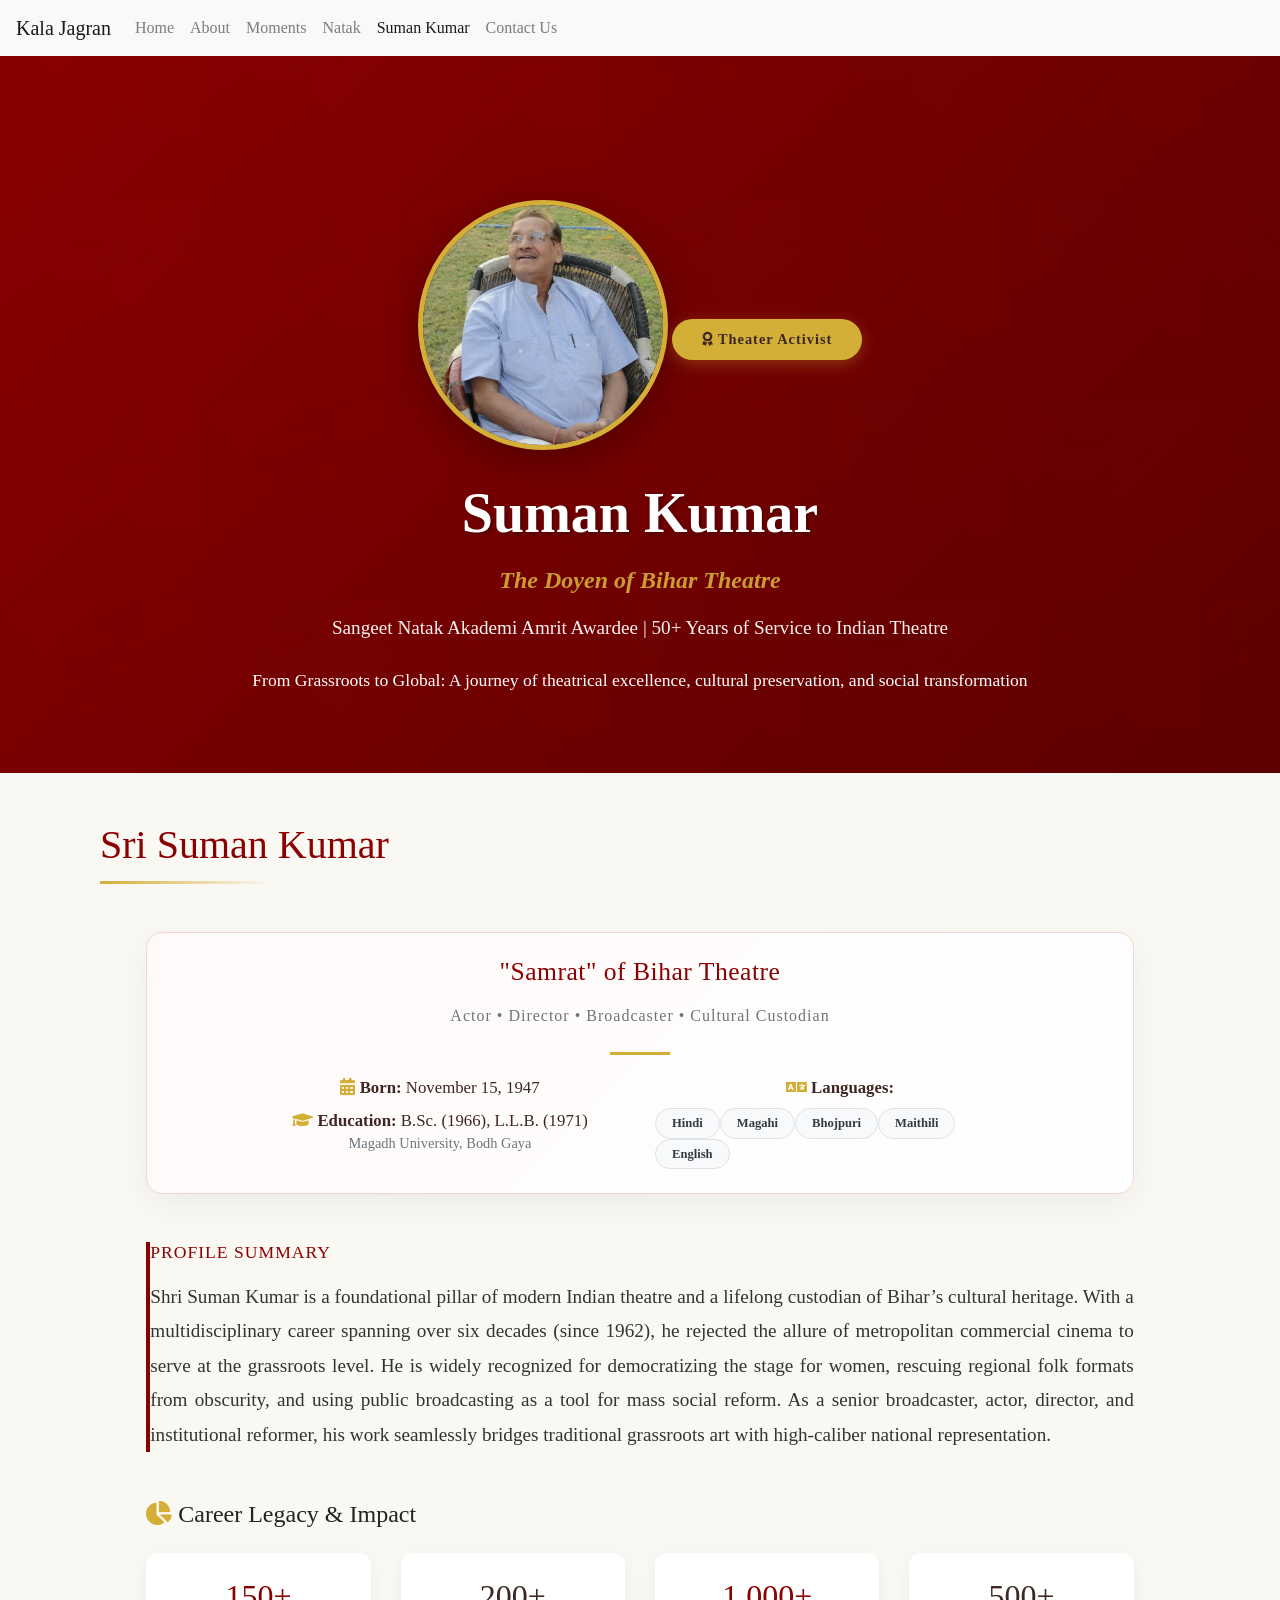
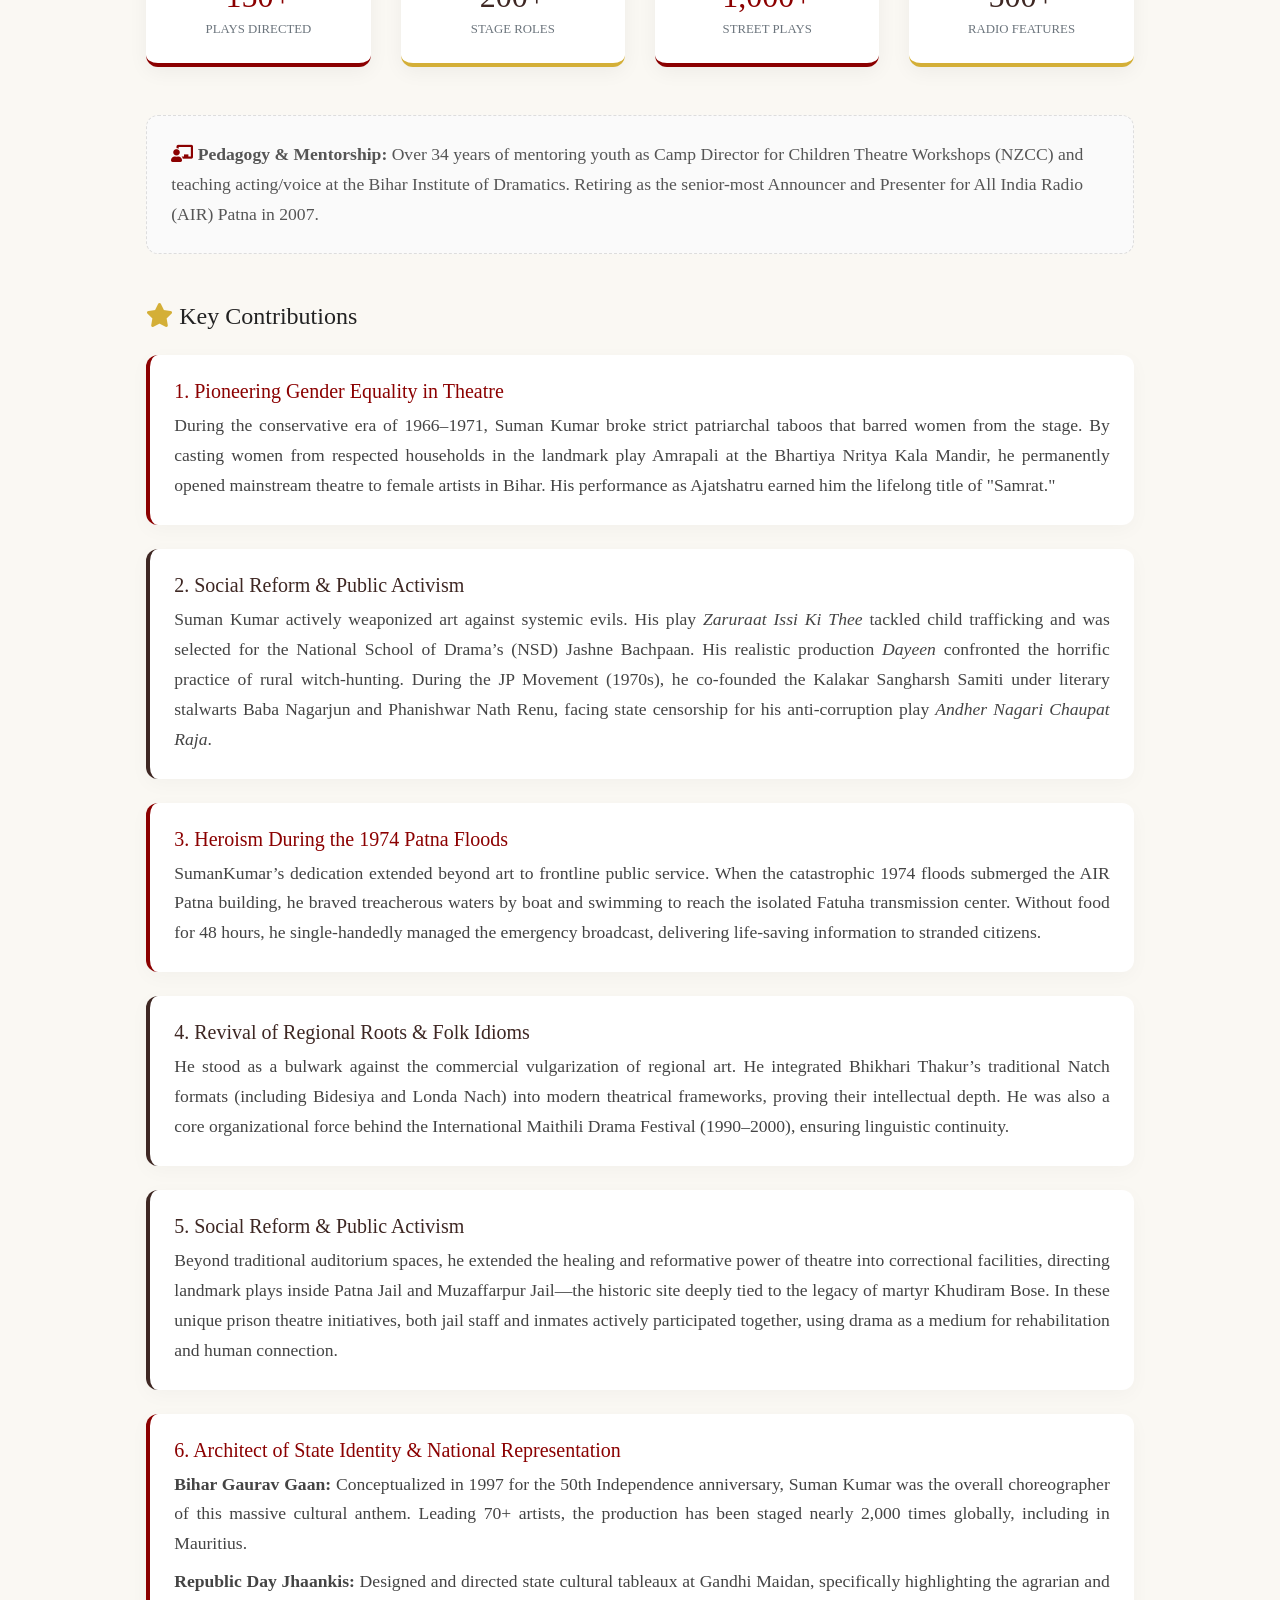
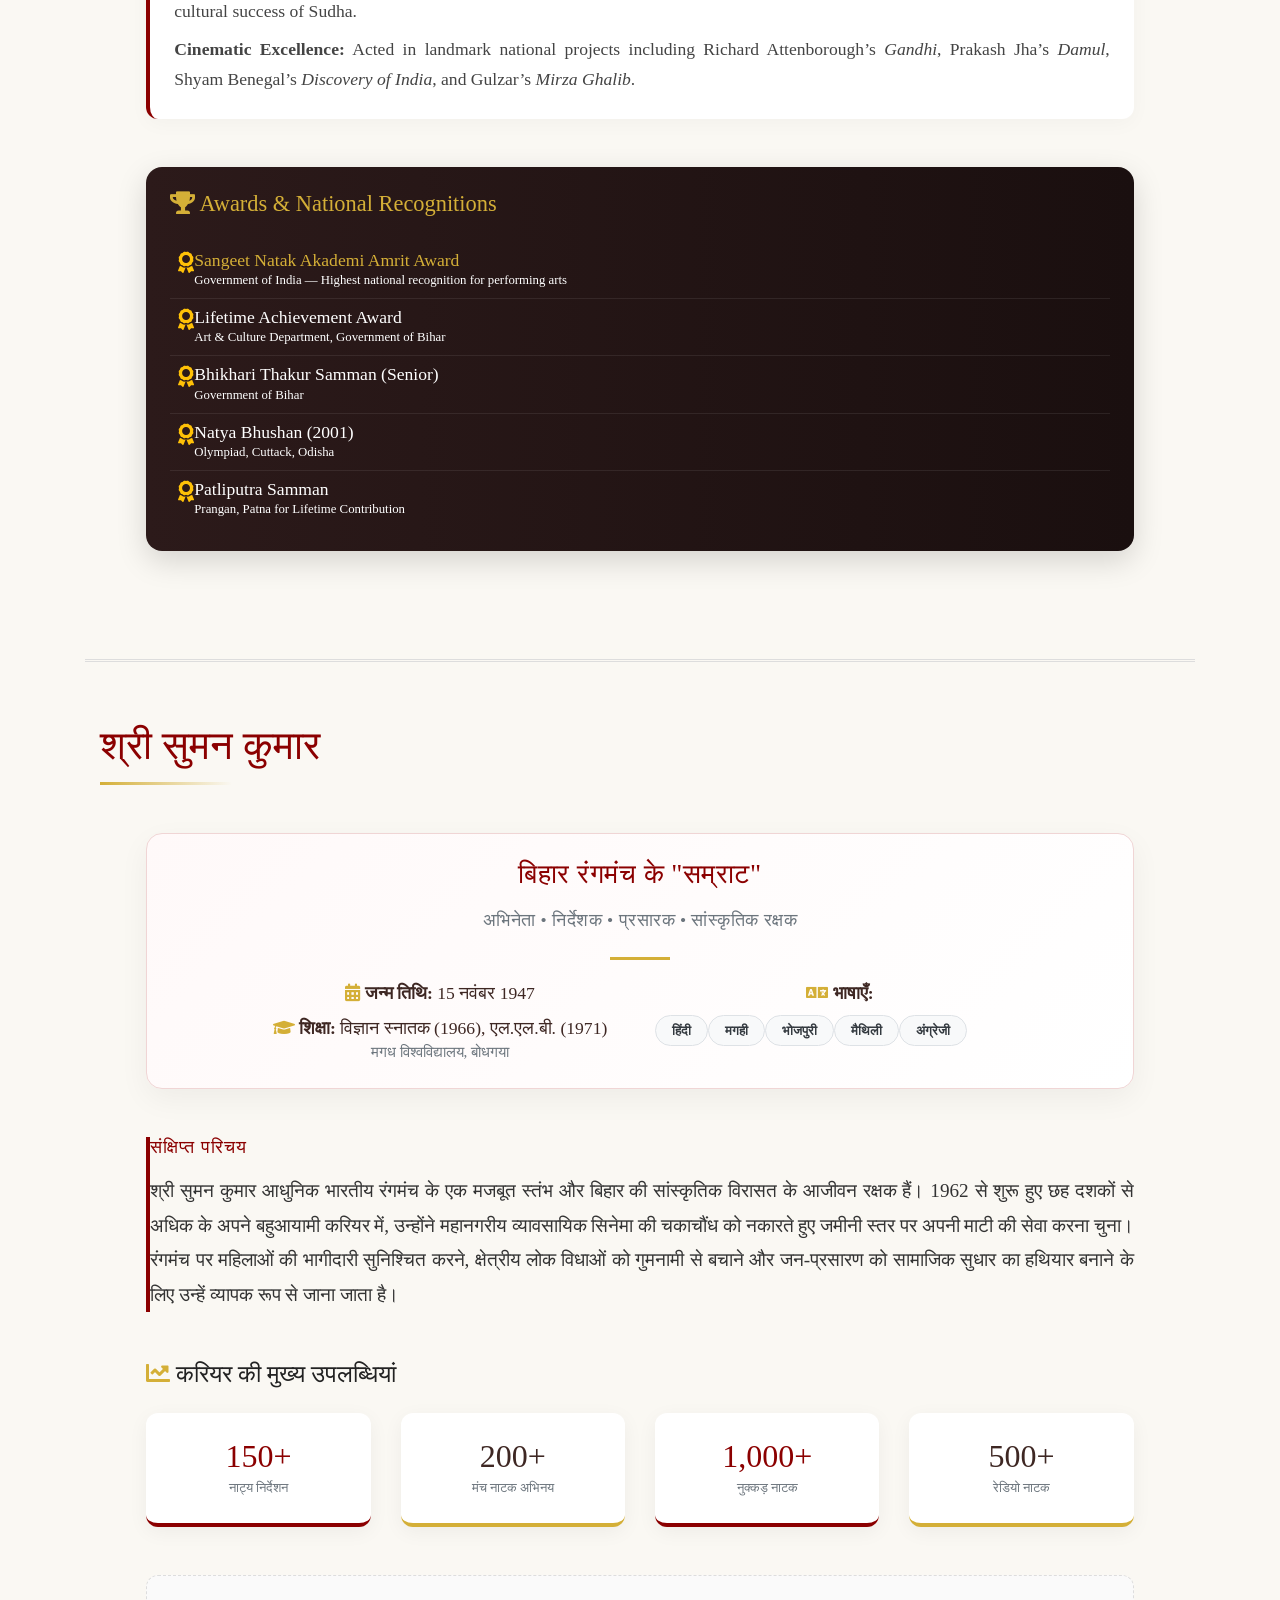
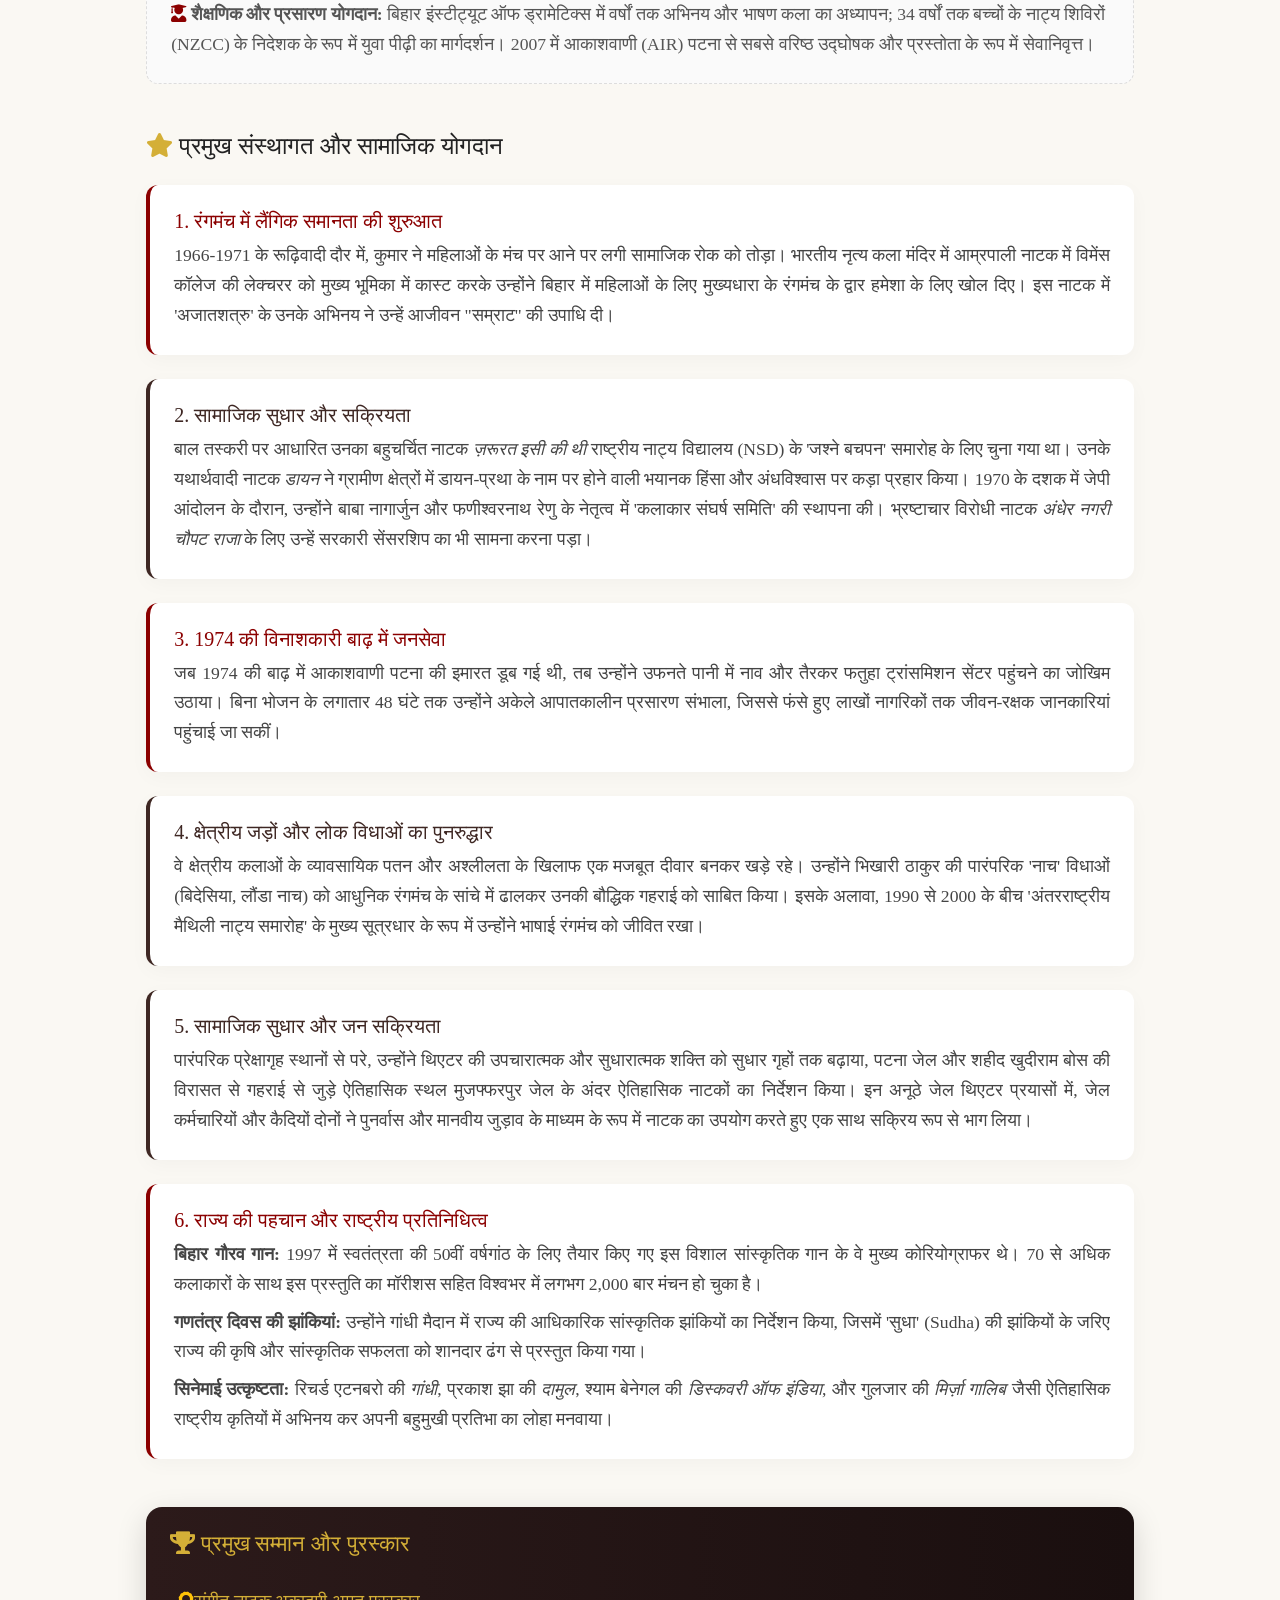
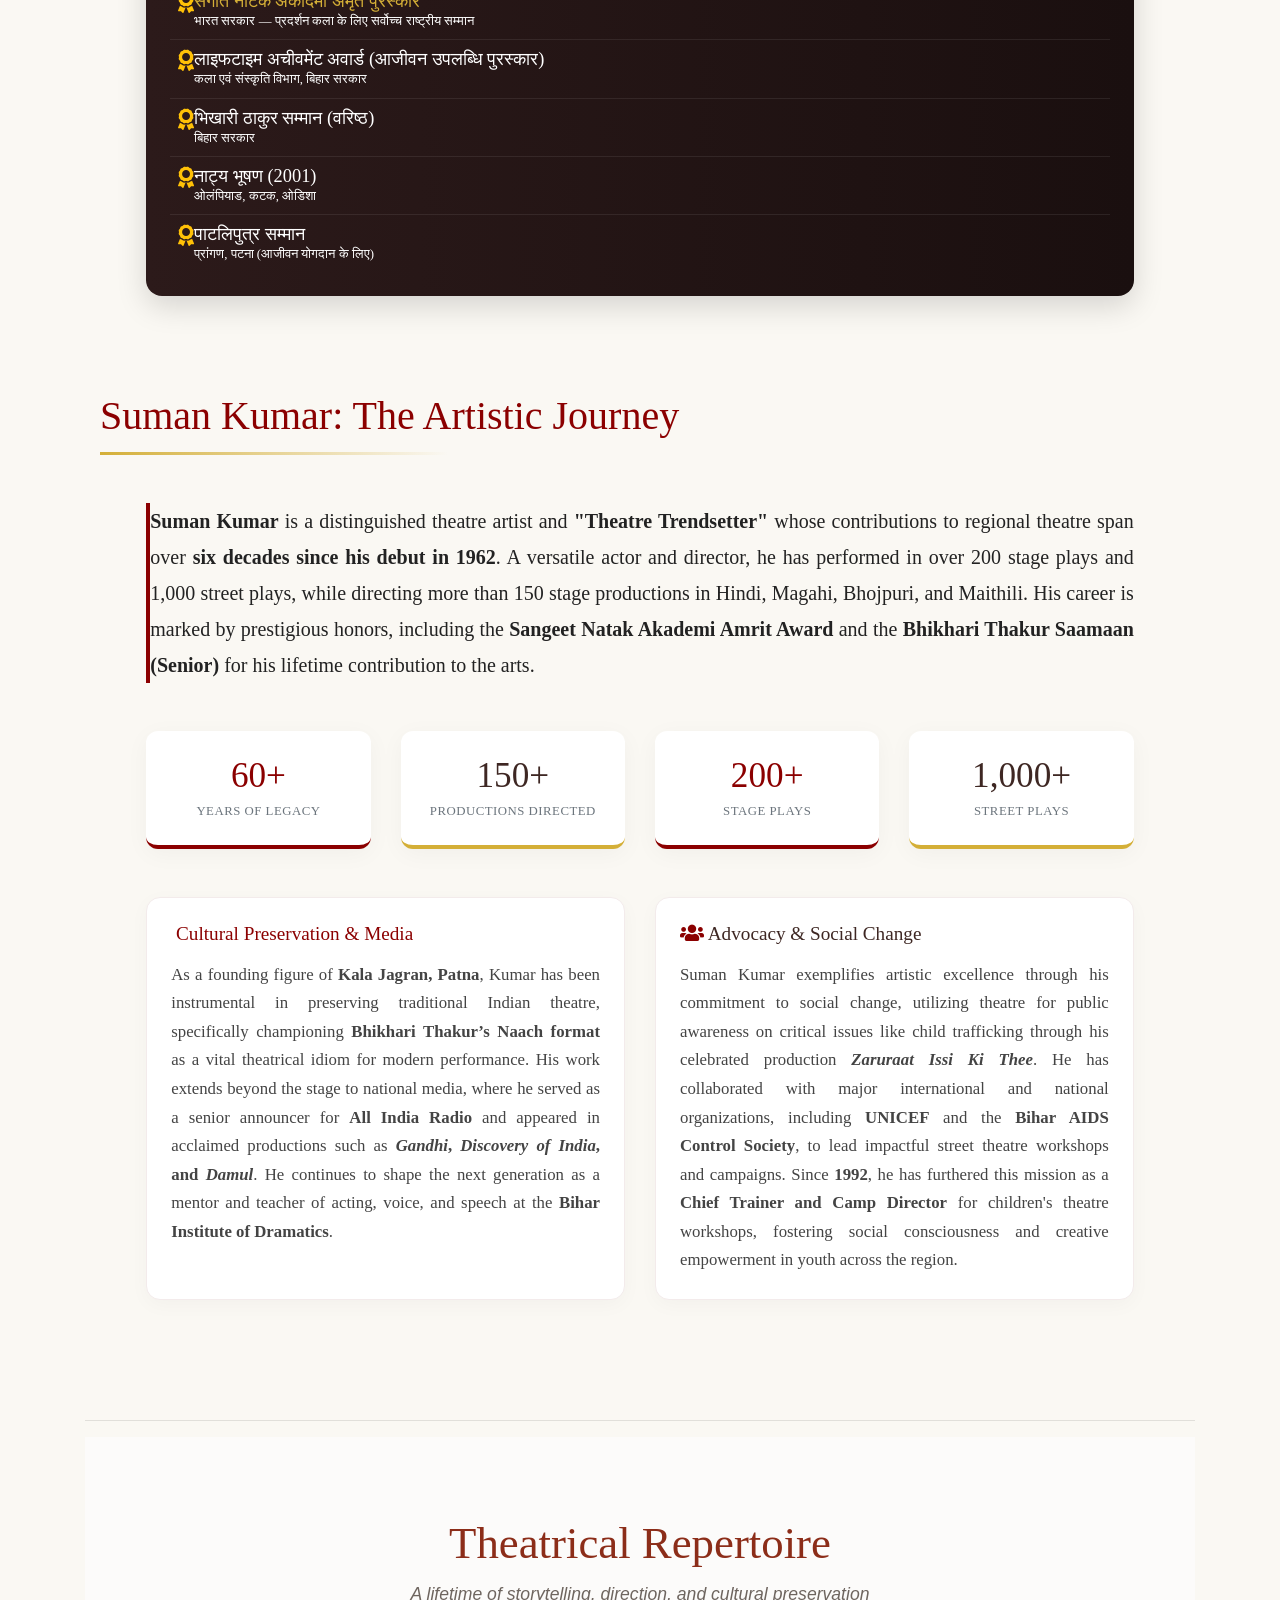
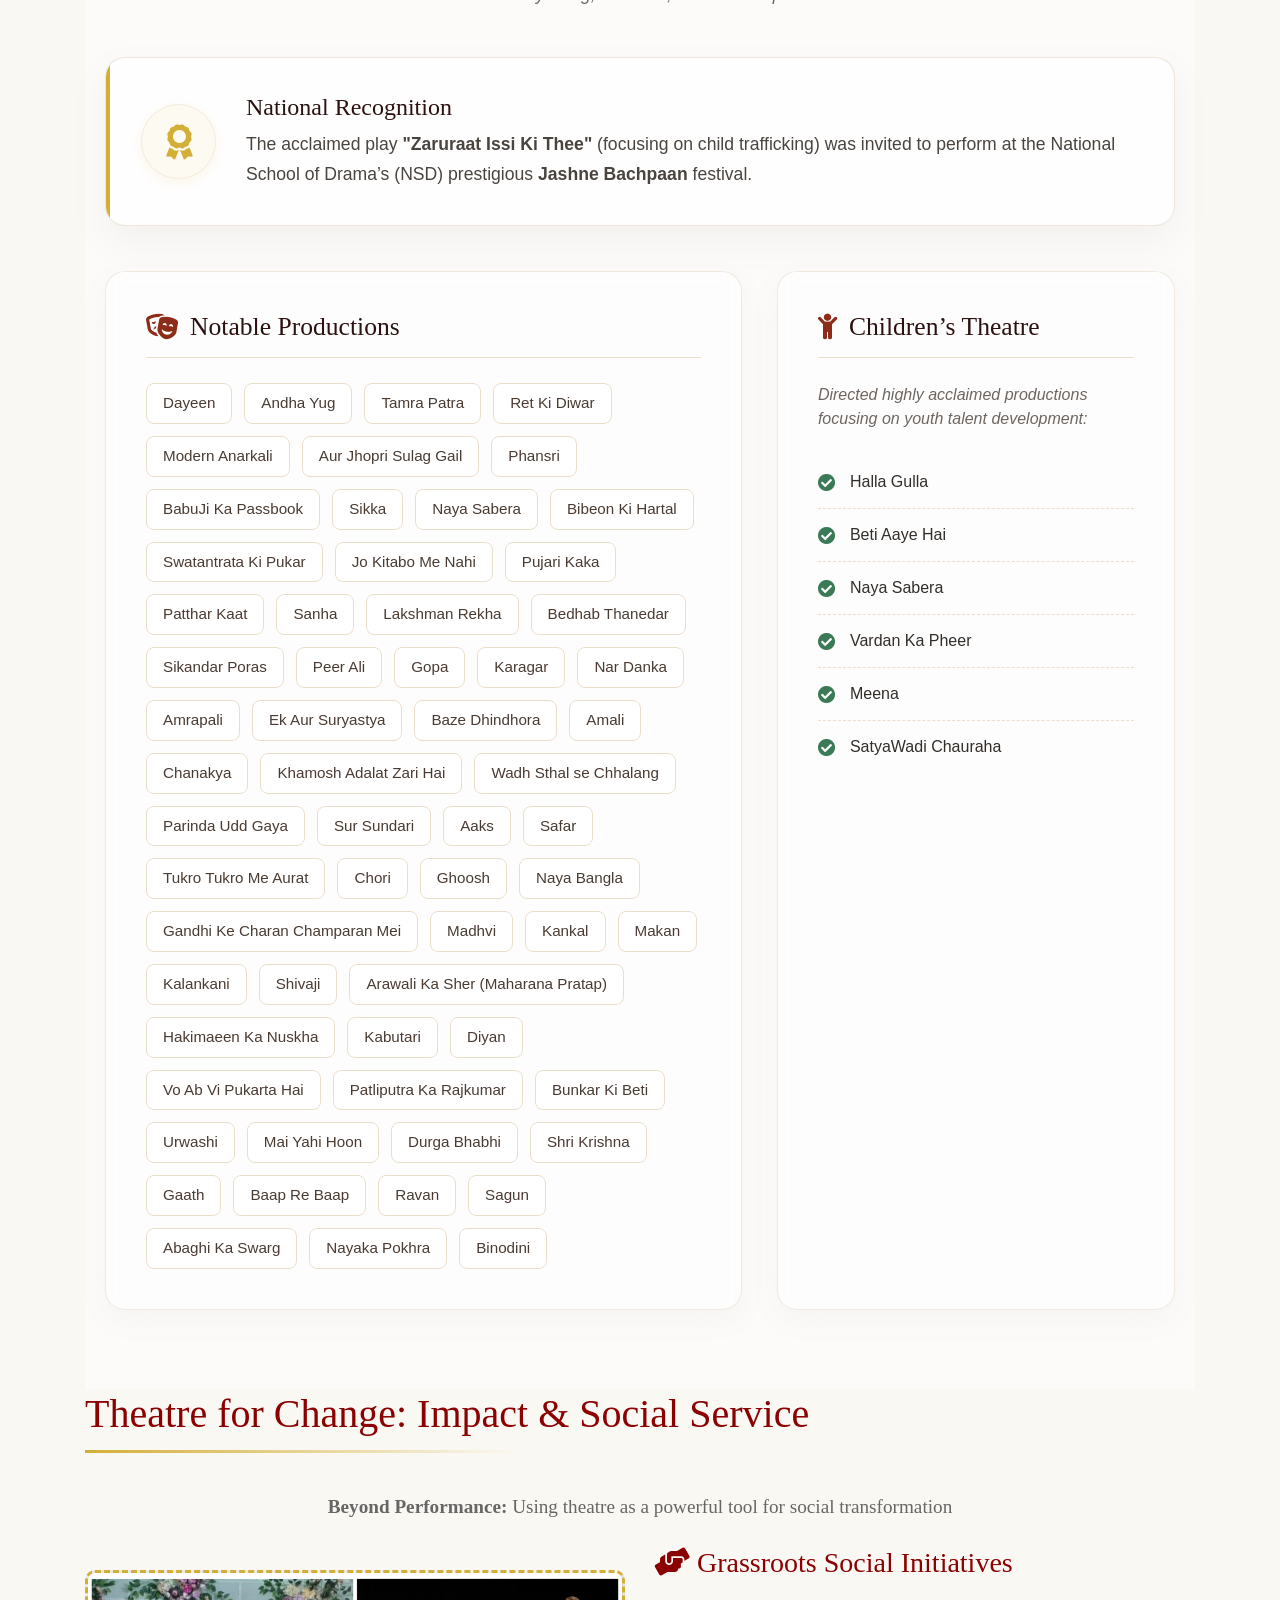
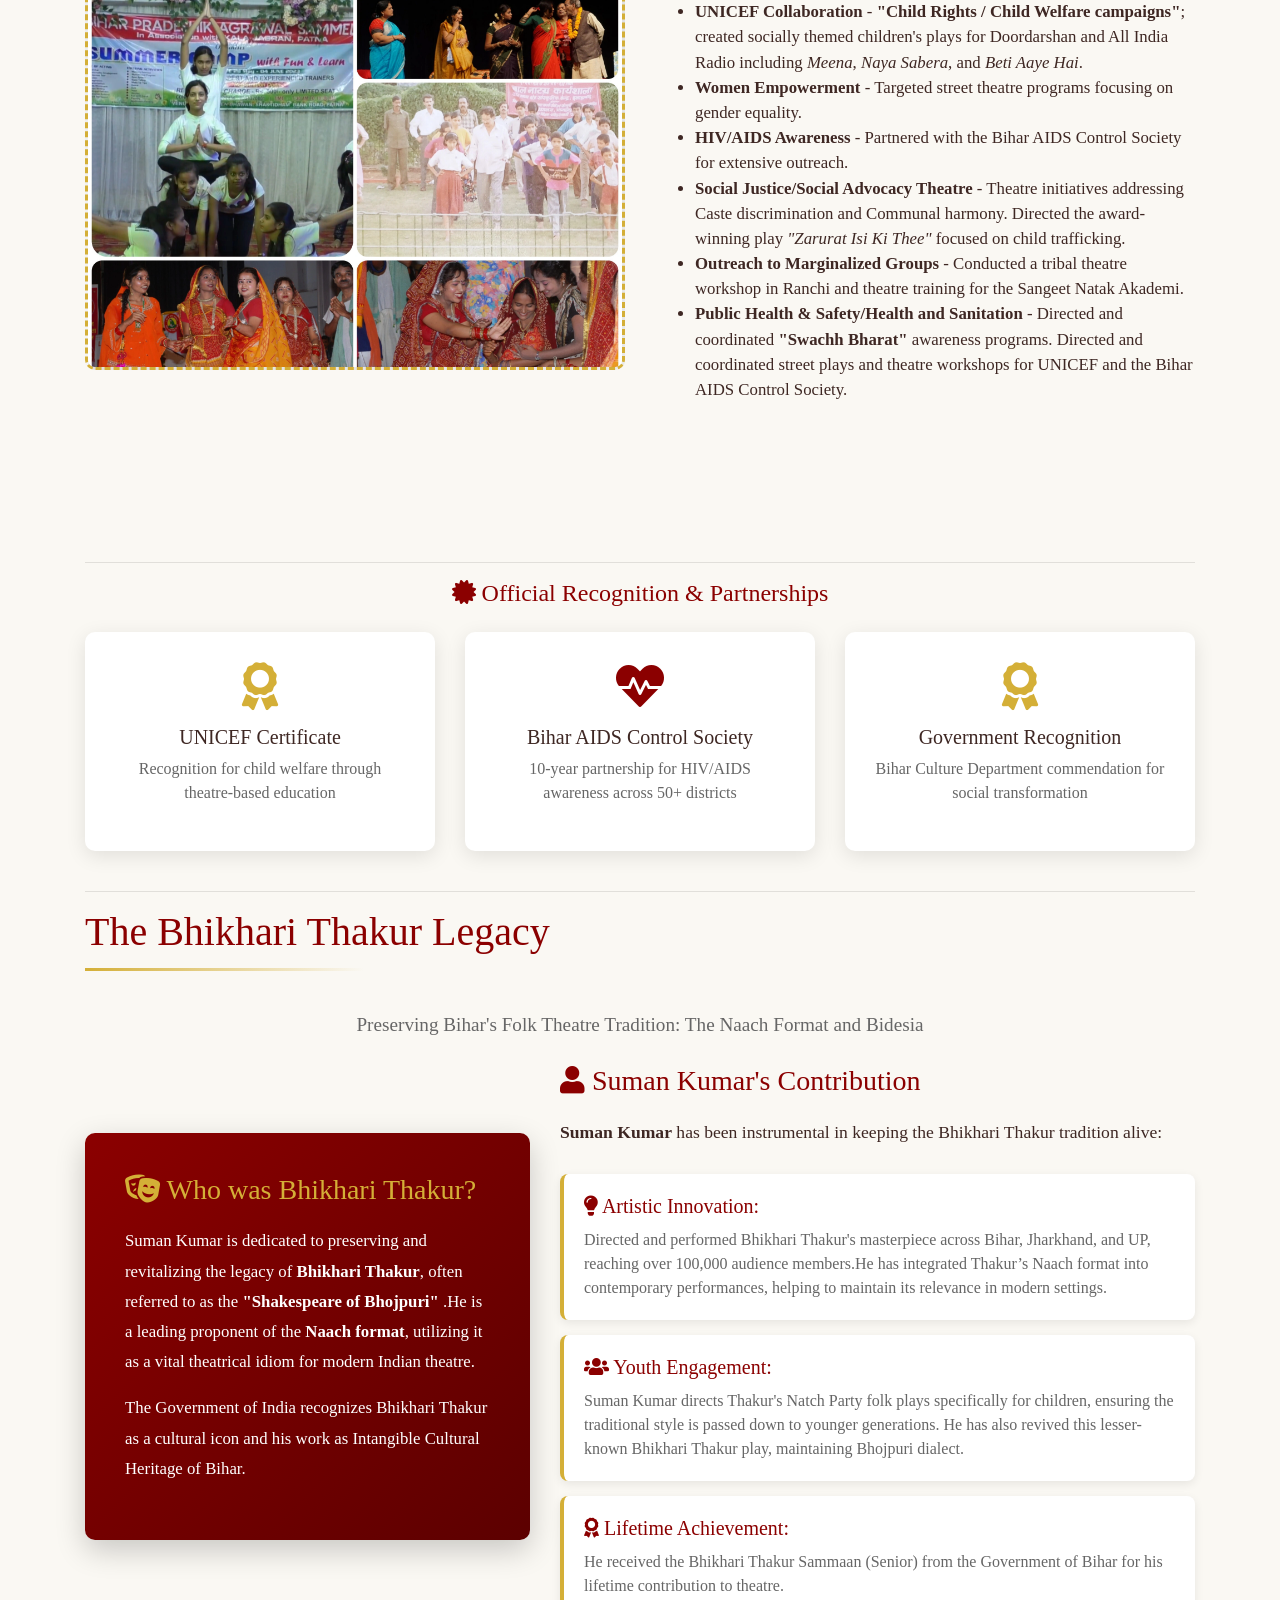
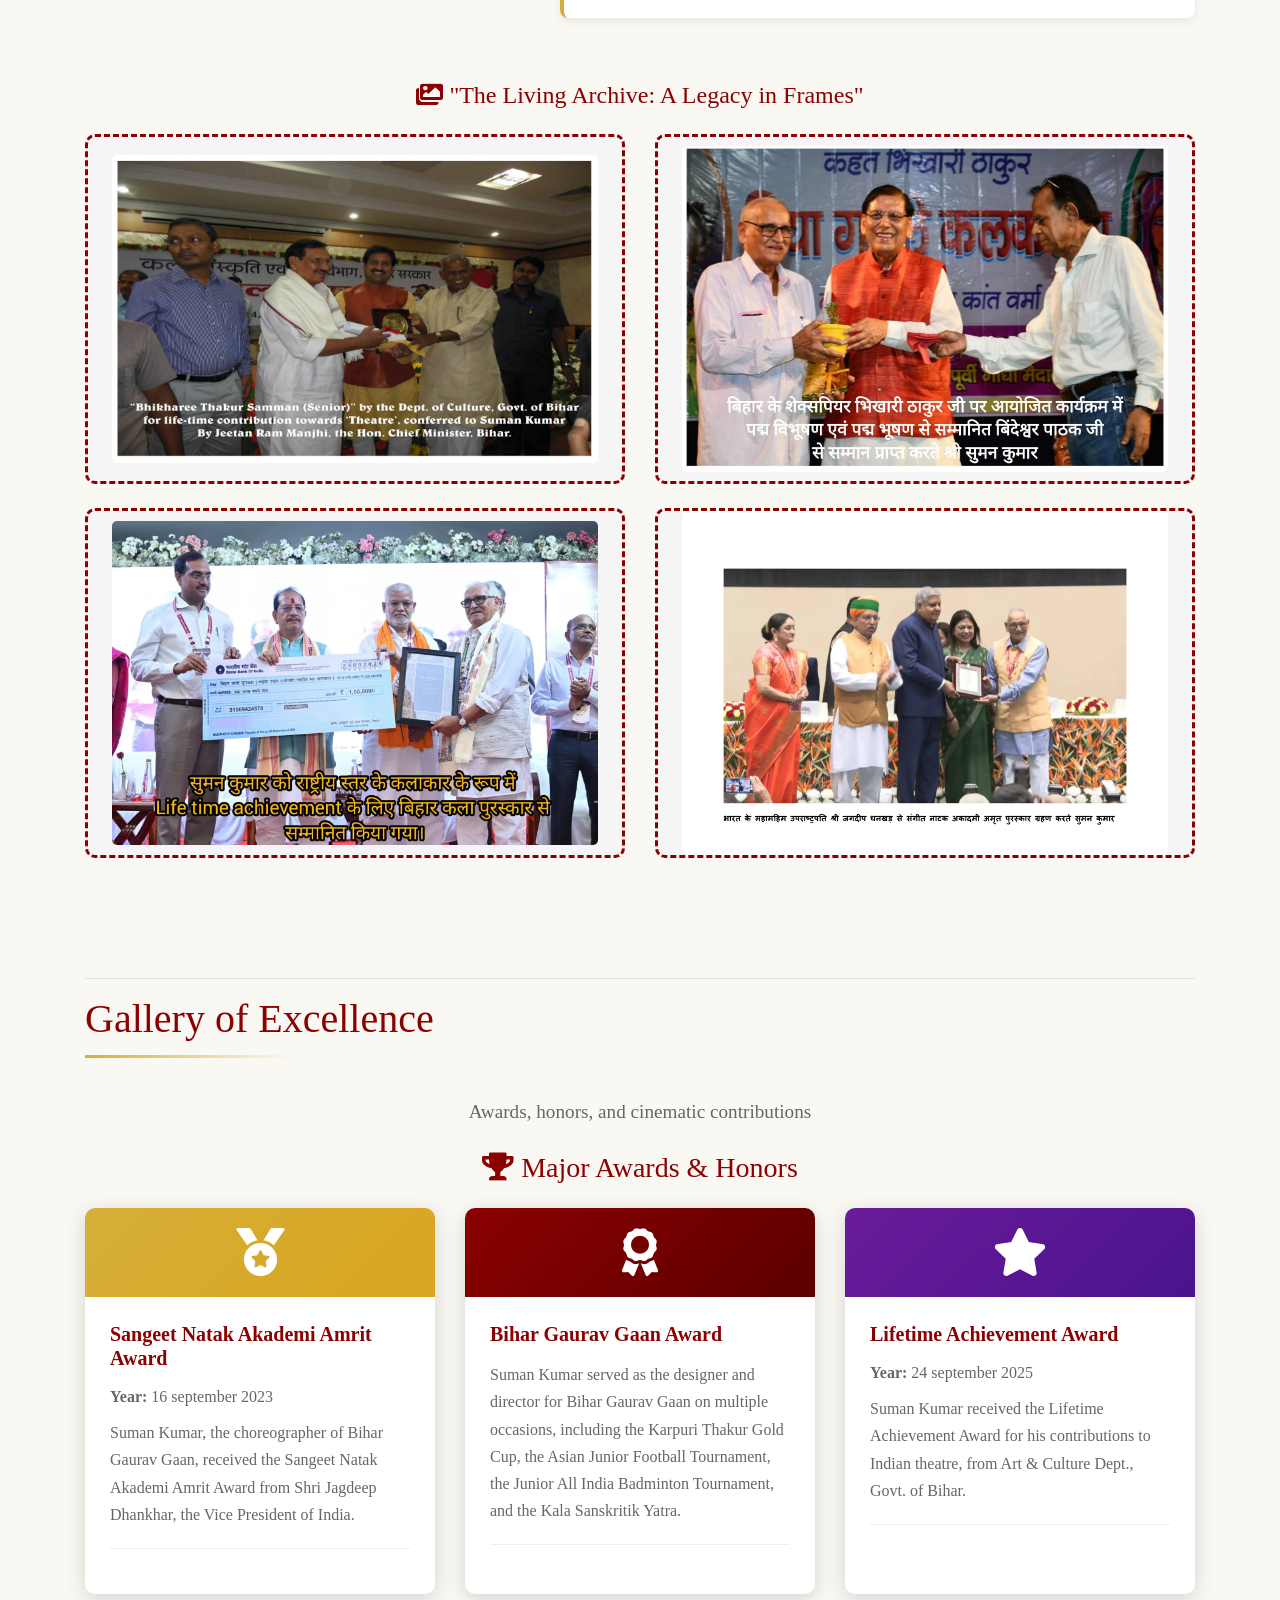
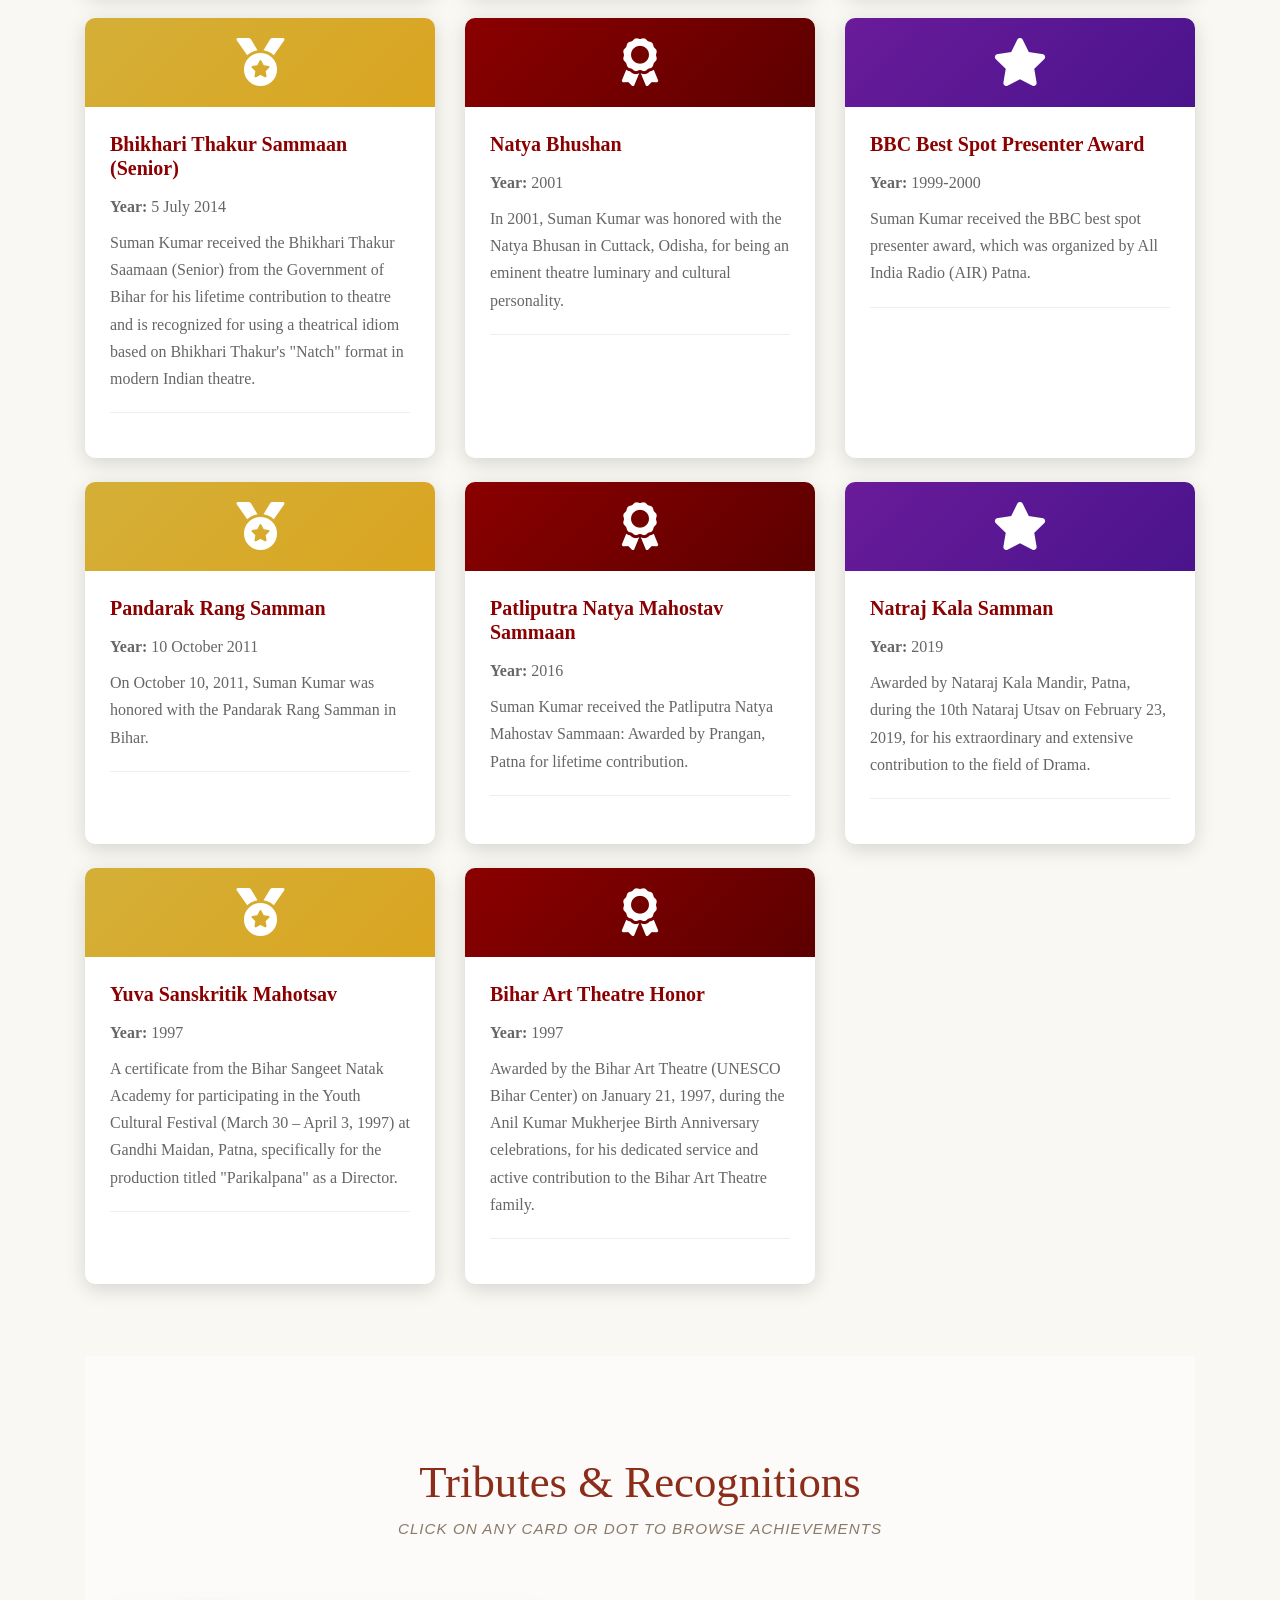
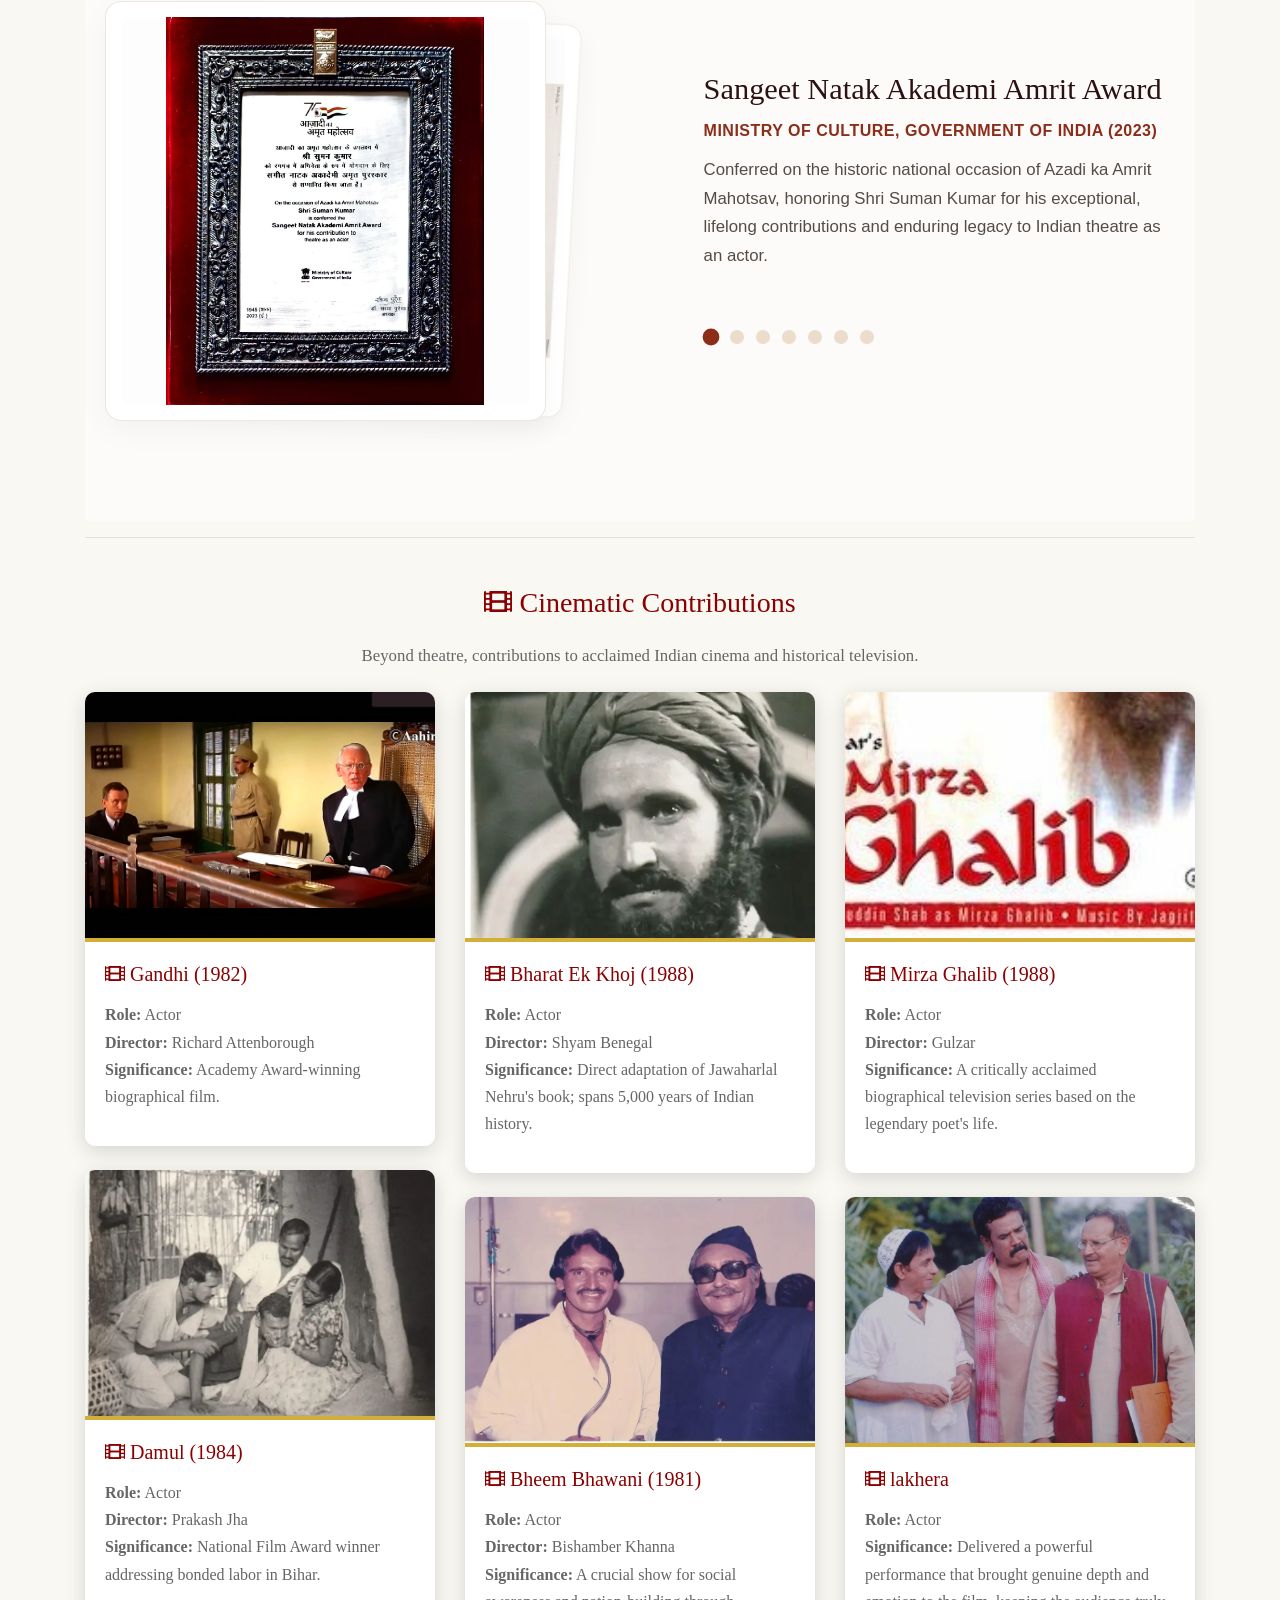
==== commit 0938d2d2: "changes in gallery and biography section" ====
--- a/suman-kumar.html
+++ b/suman-kumar.html
@@ -169,21 +169,21 @@
           <div class="p-4 mb-4" style="background: #fff; border-radius: 12px; box-shadow: 0 5px 20px rgba(0,0,0,0.03); border-left: 4px solid var(--deep-red);">
             <h5 class="fw-bold" style="color: var(--deep-red);">1. Pioneering Gender Equality in Theatre</h5>
             <p class="mb-0 mt-2" style="font-size: 1.1rem; line-height: 1.7; color: #444; text-align: justify;">
-              During the conservative era of 1966–1971, Kumar broke strict patriarchal taboos that barred women from the stage. By casting women from respected households in the landmark play Amrapali at the Bhartiya Nritya Kala Mandir, he permanently opened mainstream theatre to female artists in Bihar. His performance as Ajatshatru earned him the lifelong title of "Samrat."
+              During the conservative era of 1966–1971, Suman Kumar broke strict patriarchal taboos that barred women from the stage. By casting women from respected households in the landmark play Amrapali at the Bhartiya Nritya Kala Mandir, he permanently opened mainstream theatre to female artists in Bihar. His performance as Ajatshatru earned him the lifelong title of "Samrat."
             </p>
           </div>
 
           <div class="p-4 mb-4" style="background: #fff; border-radius: 12px; box-shadow: 0 5px 20px rgba(0,0,0,0.03); border-left: 4px solid var(--dark-brown);">
             <h5 class="fw-bold" style="color: var(--dark-brown);">2. Social Reform & Public Activism</h5>
             <p class="mb-0 mt-2" style="font-size: 1.1rem; line-height: 1.7; color: #444; text-align: justify;">
-              Kumar actively weaponized art against systemic evils. His play <em>Zaruraat Issi Ki Thee</em> tackled child trafficking and was selected for the National School of Drama’s (NSD) Jashne Bachpaan. His realistic production <em>Dayeen</em> confronted the horrific practice of rural witch-hunting. During the JP Movement (1970s), he co-founded the Kalakar Sangharsh Samiti under literary stalwarts Baba Nagarjun and Phanishwar Nath Renu, facing state censorship for his anti-corruption play <em>Andher Nagari Chaupat Raja</em>.
+              Suman Kumar actively weaponized art against systemic evils. His play <em>Zaruraat Issi Ki Thee</em> tackled child trafficking and was selected for the National School of Drama’s (NSD) Jashne Bachpaan. His realistic production <em>Dayeen</em> confronted the horrific practice of rural witch-hunting. During the JP Movement (1970s), he co-founded the Kalakar Sangharsh Samiti under literary stalwarts Baba Nagarjun and Phanishwar Nath Renu, facing state censorship for his anti-corruption play <em>Andher Nagari Chaupat Raja</em>.
             </p>
           </div>
 
           <div class="p-4 mb-4" style="background: #fff; border-radius: 12px; box-shadow: 0 5px 20px rgba(0,0,0,0.03); border-left: 4px solid var(--deep-red);">
             <h5 class="fw-bold" style="color: var(--deep-red);">3. Heroism During the 1974 Patna Floods</h5>
             <p class="mb-0 mt-2" style="font-size: 1.1rem; line-height: 1.7; color: #444; text-align: justify;">
-              Kumar’s dedication extended beyond art to frontline public service. When the catastrophic 1974 floods submerged the AIR Patna building, he braved treacherous waters by boat and swimming to reach the isolated Fatuha transmission center. Without food for 48 hours, he single-handedly managed the emergency broadcast, delivering life-saving information to stranded citizens.
+              SumanKumar’s dedication extended beyond art to frontline public service. When the catastrophic 1974 floods submerged the AIR Patna building, he braved treacherous waters by boat and swimming to reach the isolated Fatuha transmission center. Without food for 48 hours, he single-handedly managed the emergency broadcast, delivering life-saving information to stranded citizens.
             </p>
           </div>
 
@@ -194,10 +194,17 @@
             </p>
           </div>
 
+          <div class="p-4 mb-4" style="background: #fff; border-radius: 12px; box-shadow: 0 5px 20px rgba(0,0,0,0.03); border-left: 4px solid var(--dark-brown);">
+            <h5 class="fw-bold" style="color: var(--dark-brown);">5. Social Reform & Public Activism</h5>
+            <p class="mb-0 mt-2" style="font-size: 1.1rem; line-height: 1.7; color: #444; text-align: justify;">
+              Beyond traditional auditorium spaces, he extended the healing and reformative power of theatre into correctional facilities, directing landmark plays inside Patna Jail and Muzaffarpur Jail—the historic site deeply tied to the legacy of martyr Khudiram Bose. In these unique prison theatre initiatives, both jail staff and inmates actively participated together, using drama as a medium for rehabilitation and human connection.
+            </p>
+          </div>
+
           <div class="p-4 mb-4" style="background: #fff; border-radius: 12px; box-shadow: 0 5px 20px rgba(0,0,0,0.03); border-left: 4px solid var(--deep-red);">
-            <h5 class="fw-bold" style="color: var(--deep-red);">5. Architect of State Identity & National Representation</h5>
+            <h5 class="fw-bold" style="color: var(--deep-red);">6. Architect of State Identity & National Representation</h5>
             <p class="mb-2 mt-2" style="font-size: 1.1rem; line-height: 1.7; color: #444; text-align: justify;">
-              <strong>Bihar Gaurav Gaan:</strong> Conceptualized in 1997 for the 50th Independence anniversary, Kumar was the overall choreographer of this massive cultural anthem. Leading 70+ artists, the production has been staged nearly 2,000 times globally, including in Mauritius.
+              <strong>Bihar Gaurav Gaan:</strong> Conceptualized in 1997 for the 50th Independence anniversary, Suman Kumar was the overall choreographer of this massive cultural anthem. Leading 70+ artists, the production has been staged nearly 2,000 times globally, including in Mauritius.
             </p>
             <p class="mb-2" style="font-size: 1.1rem; line-height: 1.7; color: #444; text-align: justify;">
               <strong>Republic Day Jhaankis:</strong> Designed and directed state cultural tableaux at Gandhi Maidan, specifically highlighting the agrarian and cultural success of Sudha.
@@ -380,8 +387,15 @@
             </p>
           </div>
 
+          <div class="p-4 mb-4" style="background: #fff; border-radius: 12px; box-shadow: 0 5px 20px rgba(0,0,0,0.03); border-left: 4px solid var(--dark-brown);">
+            <h5 class="fw-bold" style="color: var(--dark-brown);">5. सामाजिक सुधार और जन सक्रियता</h5>
+            <p class="mb-0 mt-2" style="font-size: 1.1rem; line-height: 1.7; color: #444; text-align: justify;">
+              पारंपरिक प्रेक्षागृह स्थानों से परे, उन्होंने थिएटर की उपचारात्मक और सुधारात्मक शक्ति को सुधार गृहों तक बढ़ाया, पटना जेल और शहीद खुदीराम बोस की विरासत से गहराई से जुड़े ऐतिहासिक स्थल मुजफ्फरपुर जेल के अंदर ऐतिहासिक नाटकों का निर्देशन किया। इन अनूठे जेल थिएटर प्रयासों में, जेल कर्मचारियों और कैदियों दोनों ने पुनर्वास और मानवीय जुड़ाव के माध्यम के रूप में नाटक का उपयोग करते हुए एक साथ सक्रिय रूप से भाग लिया।
+            </p>
+          </div>
+
           <div class="p-4 mb-4" style="background: #fff; border-radius: 12px; box-shadow: 0 5px 20px rgba(0,0,0,0.03); border-left: 4px solid var(--deep-red);">
-            <h5 class="fw-bold" style="color: var(--deep-red);">5. राज्य की पहचान और राष्ट्रीय प्रतिनिधित्व</h5>
+            <h5 class="fw-bold" style="color: var(--deep-red);">6. राज्य की पहचान और राष्ट्रीय प्रतिनिधित्व</h5>
             <p class="mb-2 mt-2" style="font-size: 1.1rem; line-height: 1.7; color: #444; text-align: justify;">
               <strong>बिहार गौरव गान:</strong> 1997 में स्वतंत्रता की 50वीं वर्षगांठ के लिए तैयार किए गए इस विशाल सांस्कृतिक गान के वे मुख्य कोरियोग्राफर थे। 70 से अधिक कलाकारों के साथ इस प्रस्तुति का मॉरीशस सहित विश्वभर में लगभग 2,000 बार मंचन हो चुका है।
             </p>
@@ -1980,6 +1994,60 @@
       </div>
 </div>
 
+
+<div class="gallery-item">
+  <img src="assets/kala jagran webp assets/1782543230117.webp" alt="Shri Suman Kumar on stage at a state cultural development convention" loading="lazy" />
+  <div class="gallery-caption">
+    <h5>Shri Suman Kumar sharing the stage with distinguished dignitaries at a prominent state cultural development convention.</h5>
+  </div>
+</div>
+
+
+<div class="gallery-item">
+  <img src="assets/kala jagran webp assets/1782543230087.webp" alt="Traditional folk ensemble performance at Vikas Yatra" loading="lazy" />
+  <div class="gallery-caption">
+    <h5>Orchestrating a vibrant traditional folk ensemble performance during the celebrated 'Vikas Yatra' festival series.</h5>
+  </div>
+</div>
+
+
+<div class="gallery-item">
+  <img src="assets/kala jagran webp assets/1782543230042.webp" alt="Shri Suman Kumar addressing an eminent cultural summit" loading="lazy" />
+  <div class="gallery-caption">
+    <h5>Addressing an eminent cultural summit alongside top state leadership to advocate for theatre training ecosystems.</h5>
+  </div>
+</div>
+
+
+<div class="gallery-item">
+  <img src="assets/kala jagran webp assets/1782543229887.webp" alt="Live theatre production high dramatic tension scene" loading="lazy" />
+  <div class="gallery-caption">
+    <h5>A gripping moment of raw emotion and high dramatic tension during a live ensemble performance.</h5>
+  </div>
+</div>
+
+
+<div class="gallery-item">
+  <img src="assets/kala jagran webp assets/1782543229843.webp" alt="Actors performing a domestic realism stage play" loading="lazy" />
+  <div class="gallery-caption">
+    <h5>Inhabiting the subtle, quiet nuances of domestic realism and character dialogue on stage.</h5>
+  </div>
+</div>
+
+<div class="gallery-item">
+  <img src="assets/kala jagran webp assets/1782543229925.webp" alt="Character chemistry in a contemporary dramatic play" loading="lazy" />
+  <div class="gallery-caption">
+    <h5>Bringing intense character chemistry and expressive storytelling to a contemporary dramatic play.</h5>
+  </div>
+</div>
+
+<div class="gallery-item">
+  <img src="assets/kala jagran webp assets/1782543229756.webp" alt="Grand historical period drama stage setting" loading="lazy" />
+  <div class="gallery-caption">
+    <h5>A spectacular production still from Bharat Ek Khoj.</h5>
+  </div>
+</div>
+
     </div>
 </section>
       <hr />
@@ -2047,6 +2115,19 @@
             </div>
           </div>
 
+          <div class="news-card" style="background: #f5f5f5;">
+            <img src="assets/kala jagran webp assets/1782543229964.webp" alt="News Clipping" />
+           
+            <div class="news-card-body">
+             
+              <h5 class="news-title">The All India Theatre Festival Launch: Bhikari Thakur Samman Laureate: Suman Kumar</h5>
+              <p>
+                <em>Decades of live performances, cultural milestones, and critical breakthroughs come together in this press archive. The press spotlights Suman Kumar's deep institutional impact on the dramatic arts landscape. The feature outlines his journey from establishing pioneering theatre collectives in Bihar to being decorated with the state's esteemed Bhikari Thakur Samman by the Department of Art, Culture & Youth. It underscores his multifaceted legacy as a master actor, a visionary director of national-level workshops, and a lifelong advocate for community and youth theatre.</em>
+            </div>
+          </div>
+
+          
+
         </div>
       </section>
 
@@ -2067,7 +2148,7 @@
 
   <!-- Video 2: SNA Amrit Award -->
   <div class="video-card">
-    <a href="https://youtu. Uk/lj2LBdVk_LM?si=C5gKWhoBA7us-17o" target="_blank" rel="noopener">
+    <a href="https://youtu.be/lj2LBdVk_LM?si=JPd60whMM6zbJ8Xx" target="_blank" rel="noopener">
       <img src="assets/img/Screenshot 2026-05-01 164900.png" alt="Suman Kumar Receiving Sangeet Natak Akademi Amrit Award" style="width: 100%; height: 300px; object-fit: cover; border: 5px solid white; border-radius: 10px 10px 0 0;" />
     </a>
     <div class="video-card-body">
@@ -2108,7 +2189,7 @@
   <!-- Video 6: Bheem Bhavani - Ep 02 -->
   <div class="video-card">
     <a href="https://youtu.be/Lv6QDCwnae0?si=O9rZ37j1dOGNeAJp" target="_blank" rel="noopener">
-      <img src="assets/kala jagran webp assets/Screenshot 2026-05-11 142245.webp" alt="Bheem Bhavani Comedy Serial EP 02 Ashok Kumar Anoop Kumar" style="width: 100%; height: 300px; object-fit: cover; border: 5px solid white; border-radius: 10px 10px 0 0;" />
+      <img src="assets/kala jagran webp assets/Screenshot 2026-05-11 123756.webp" alt="Bheem Bhavani Comedy Serial EP 02 Ashok Kumar Anoop Kumar" style="width: 100%; height: 300px; object-fit: cover; border: 5px solid white; border-radius: 10px 10px 0 0;" />
     </a>
     <div class="video-card-body">
       <h5>Bheem Bhavani Comedy Serial EP 02 Ashok Kumar Anoop Kumar</h5>
@@ -2118,7 +2199,7 @@
   <!-- Video 7: Bheem Bhawani - Ep 11 -->
   <div class="video-card">
     <a href="https://youtu.be/NzSDAiWt4Ic?si=zEFvTZr92ozOA7U5" target="_blank" rel="noopener">
-      <img src="assets/kala jagran webp assets/Screenshot 2026-05-11 123756.webp" alt="Bheem Bhawani EP 11 - Old Doordarshan TV Serial" style="width: 100%; height: 300px; object-fit: cover; border: 5px solid white; border-radius: 10px 10px 0 0;" />
+      <img src="assets/kala jagran webp assets/Screenshot 2026-05-11 142245.webp" alt="Bheem Bhawani EP 11 - Old Doordarshan TV Serial" style="width: 100%; height: 300px; object-fit: cover; border: 5px solid white; border-radius: 10px 10px 0 0;" />
     </a>
     <div class="video-card-body">
       <h5>Bheem Bhawani EP 11 - Old Doordarshan TV Serial</h5>
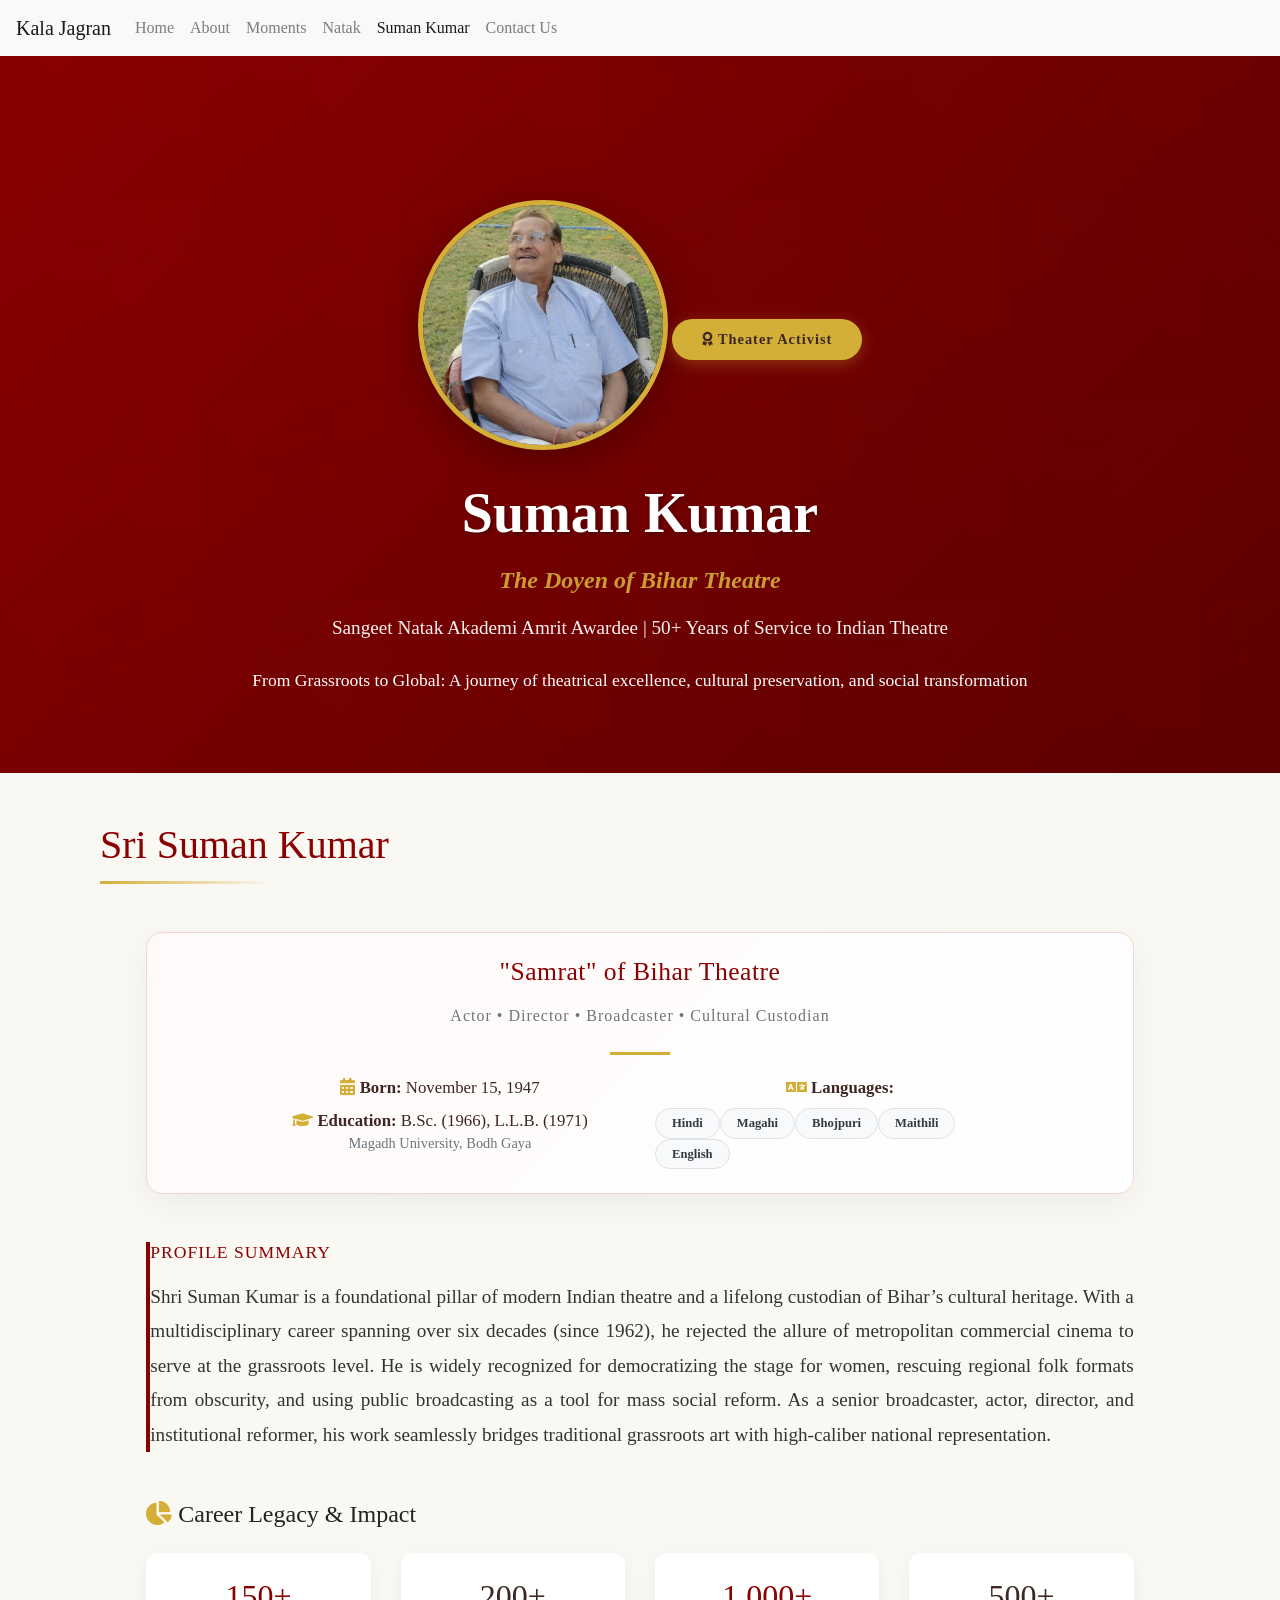
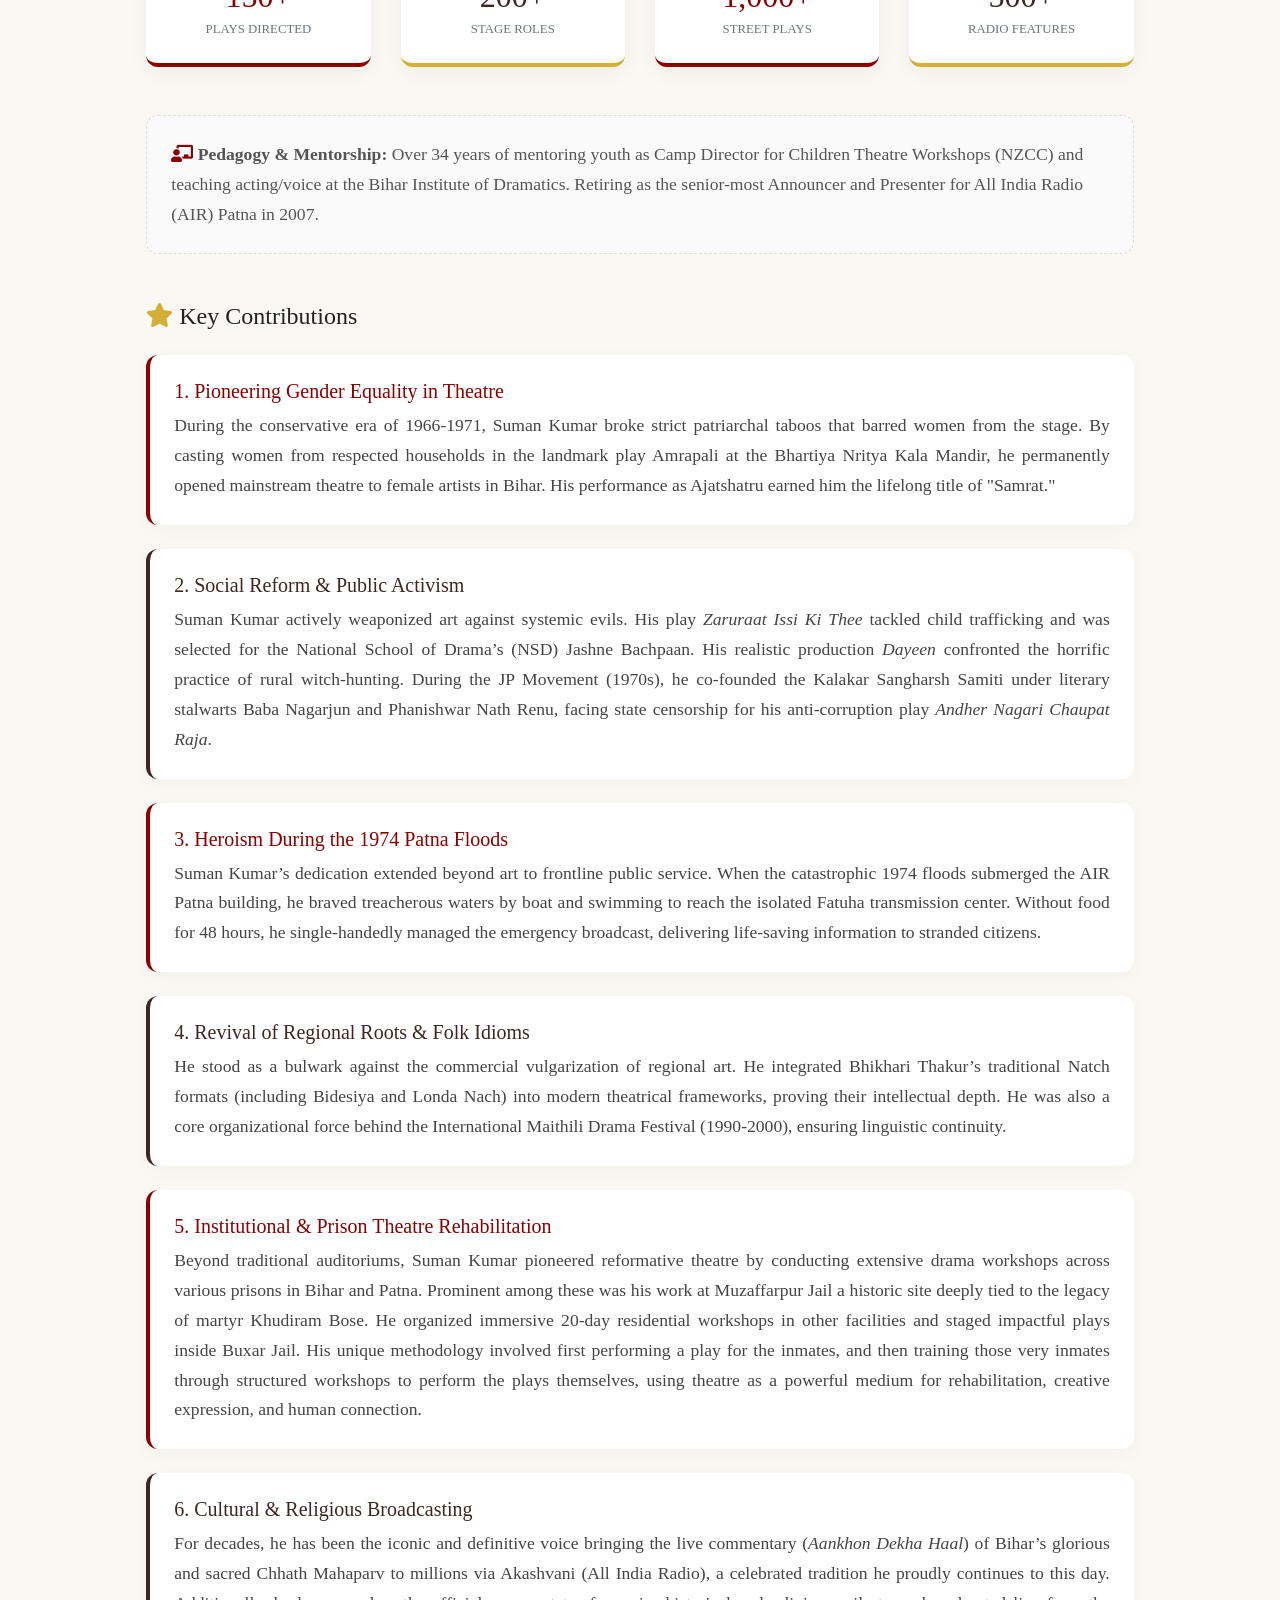
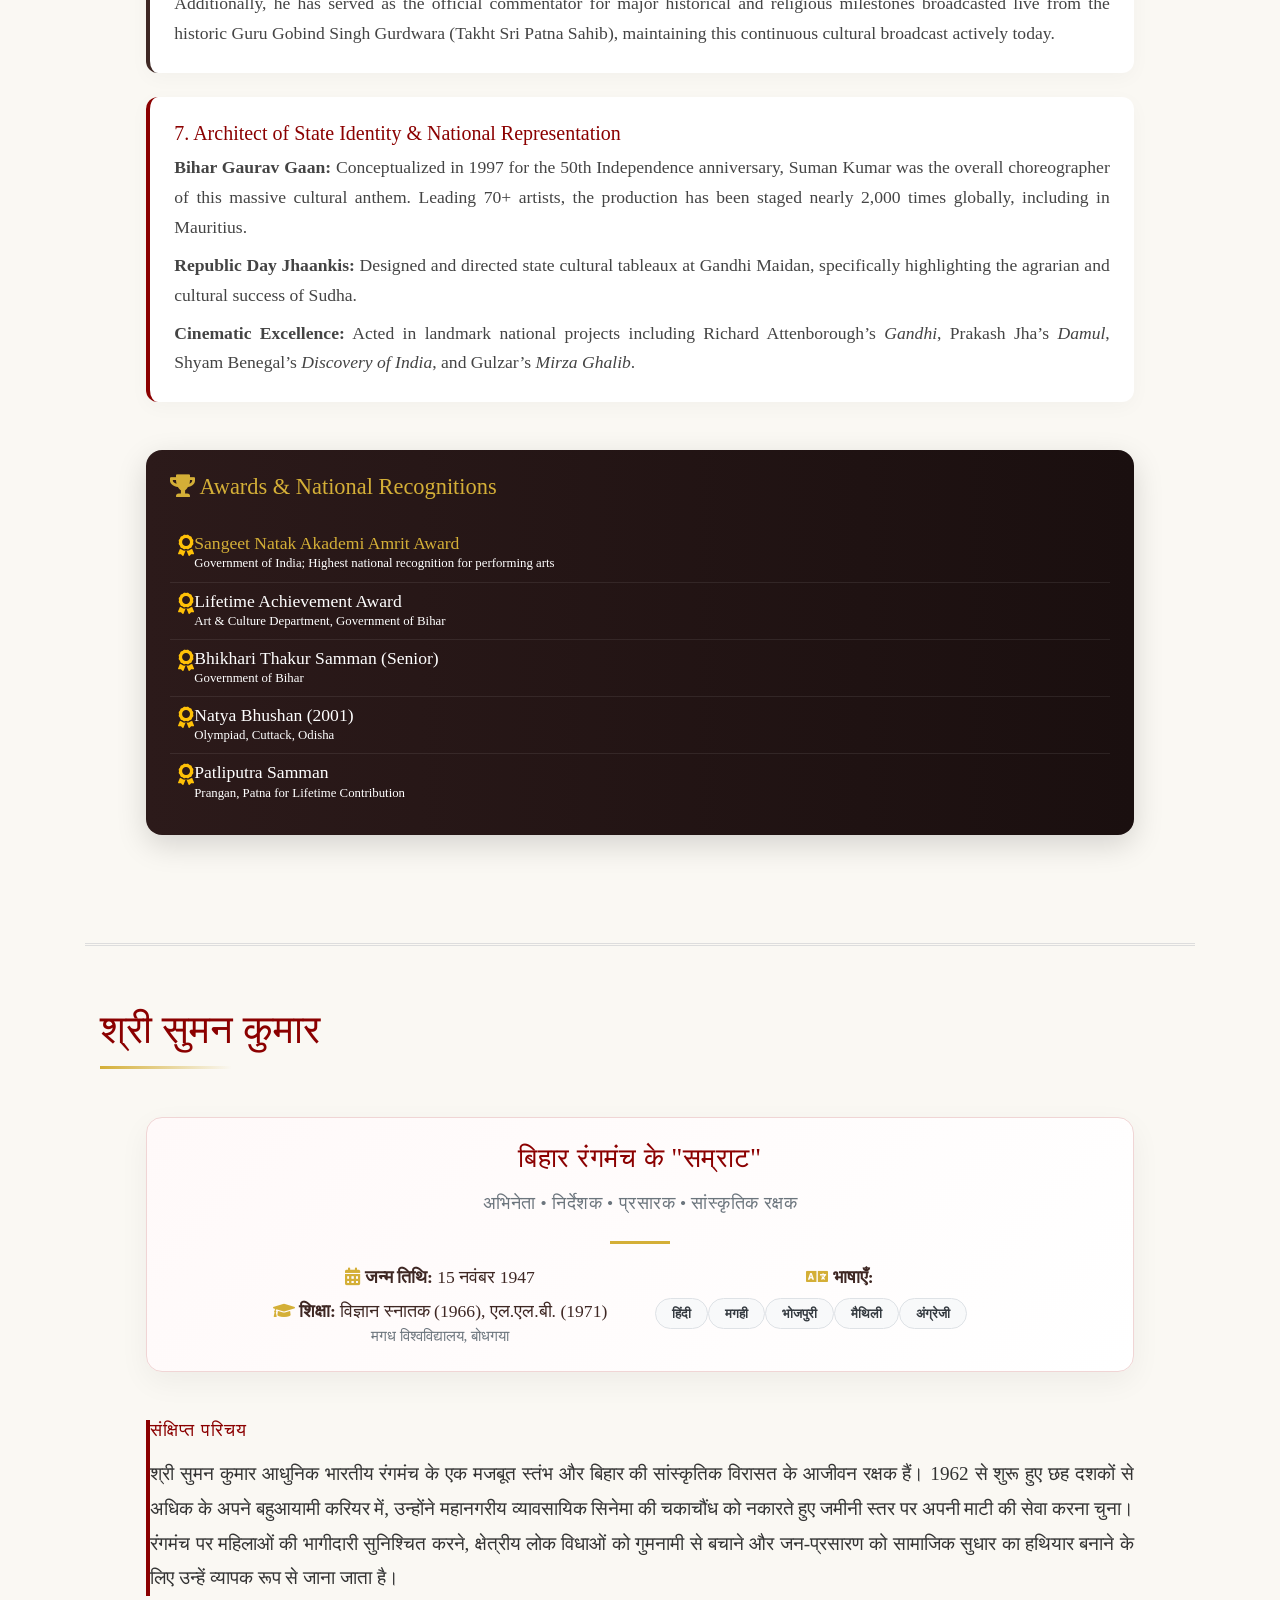
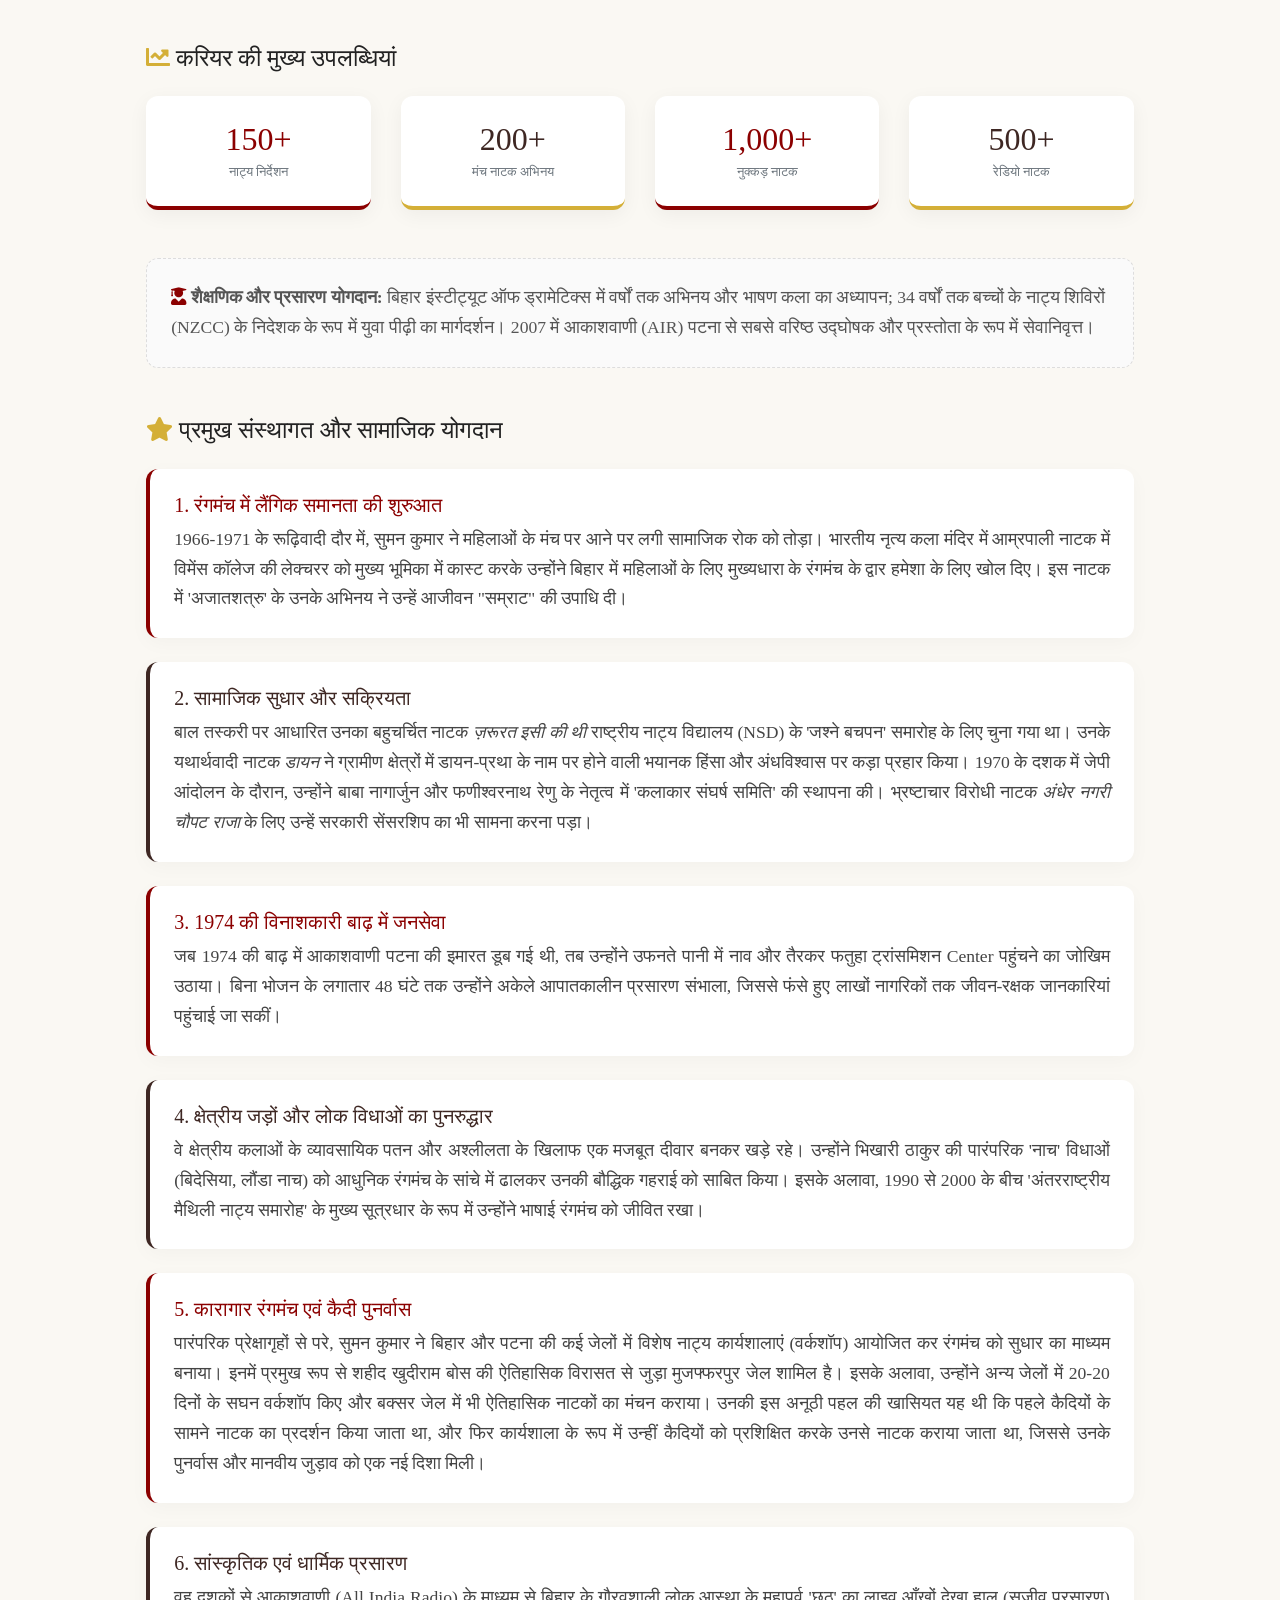
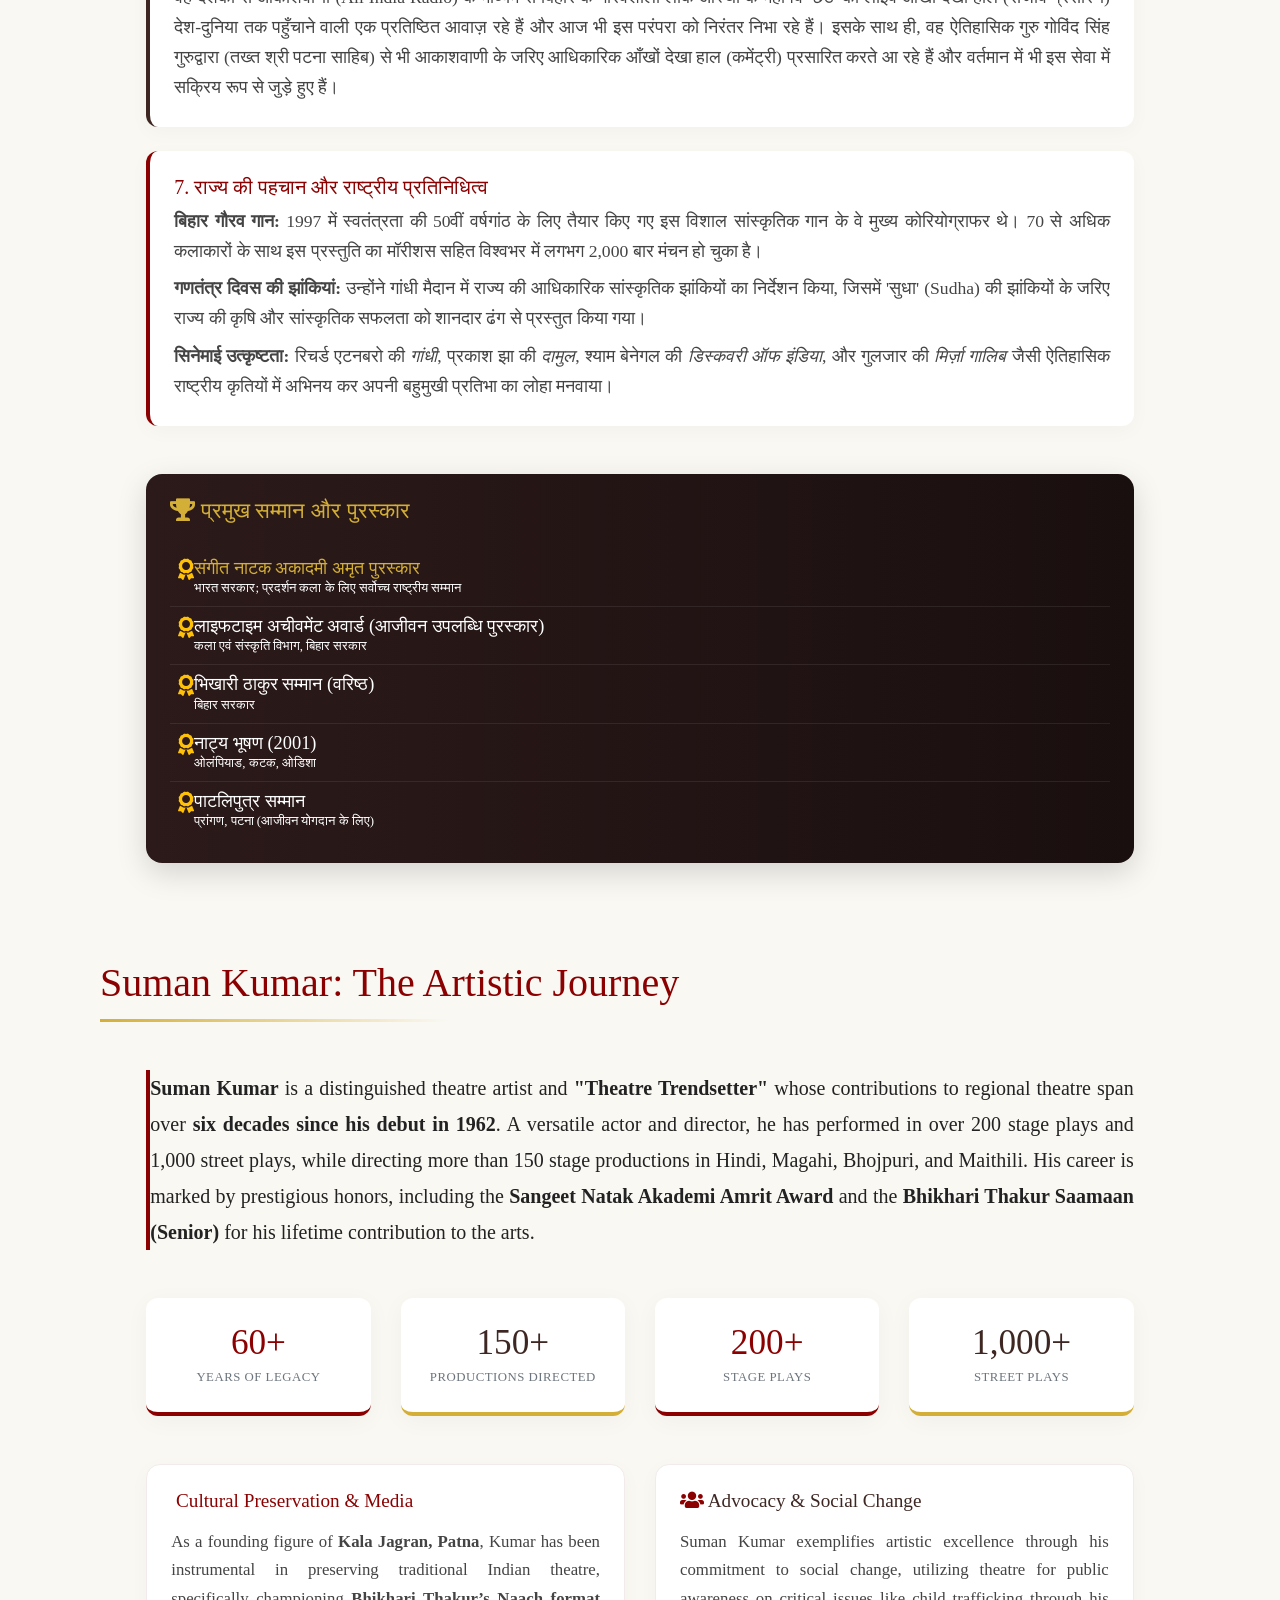
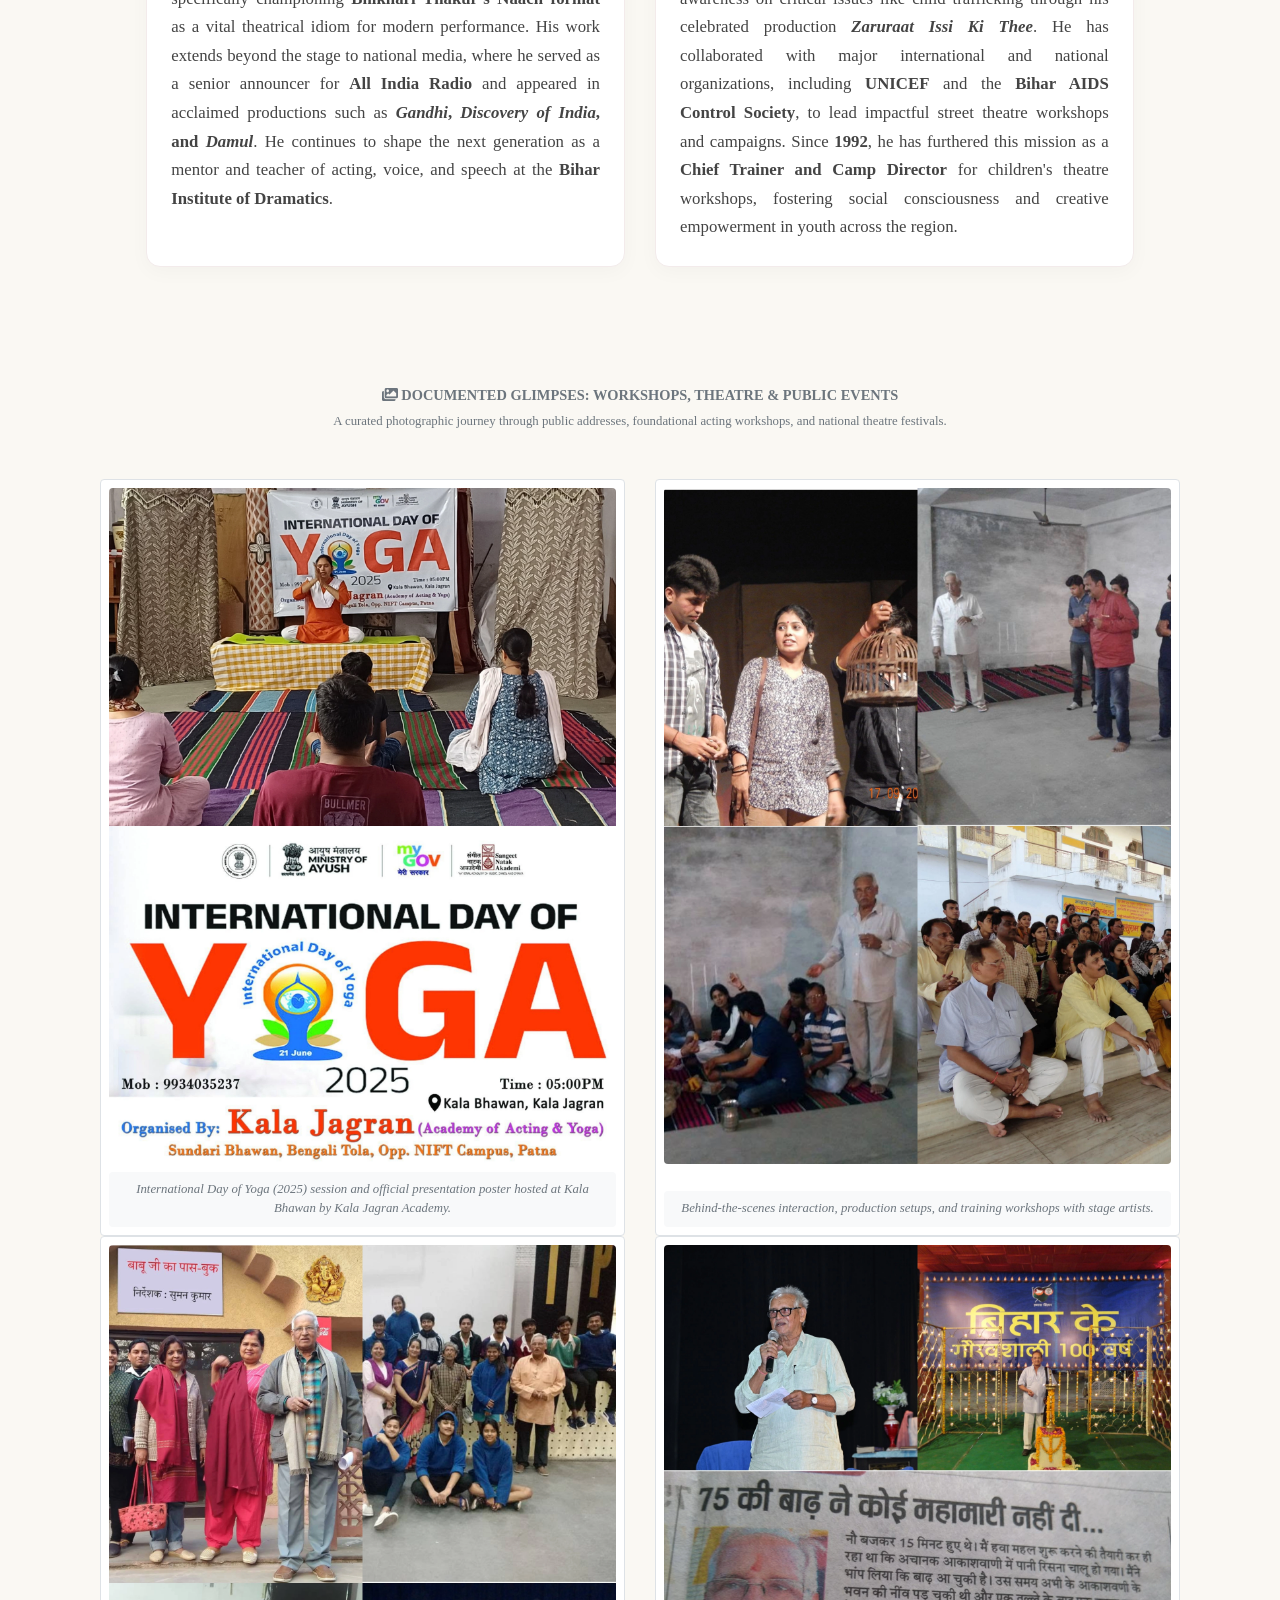
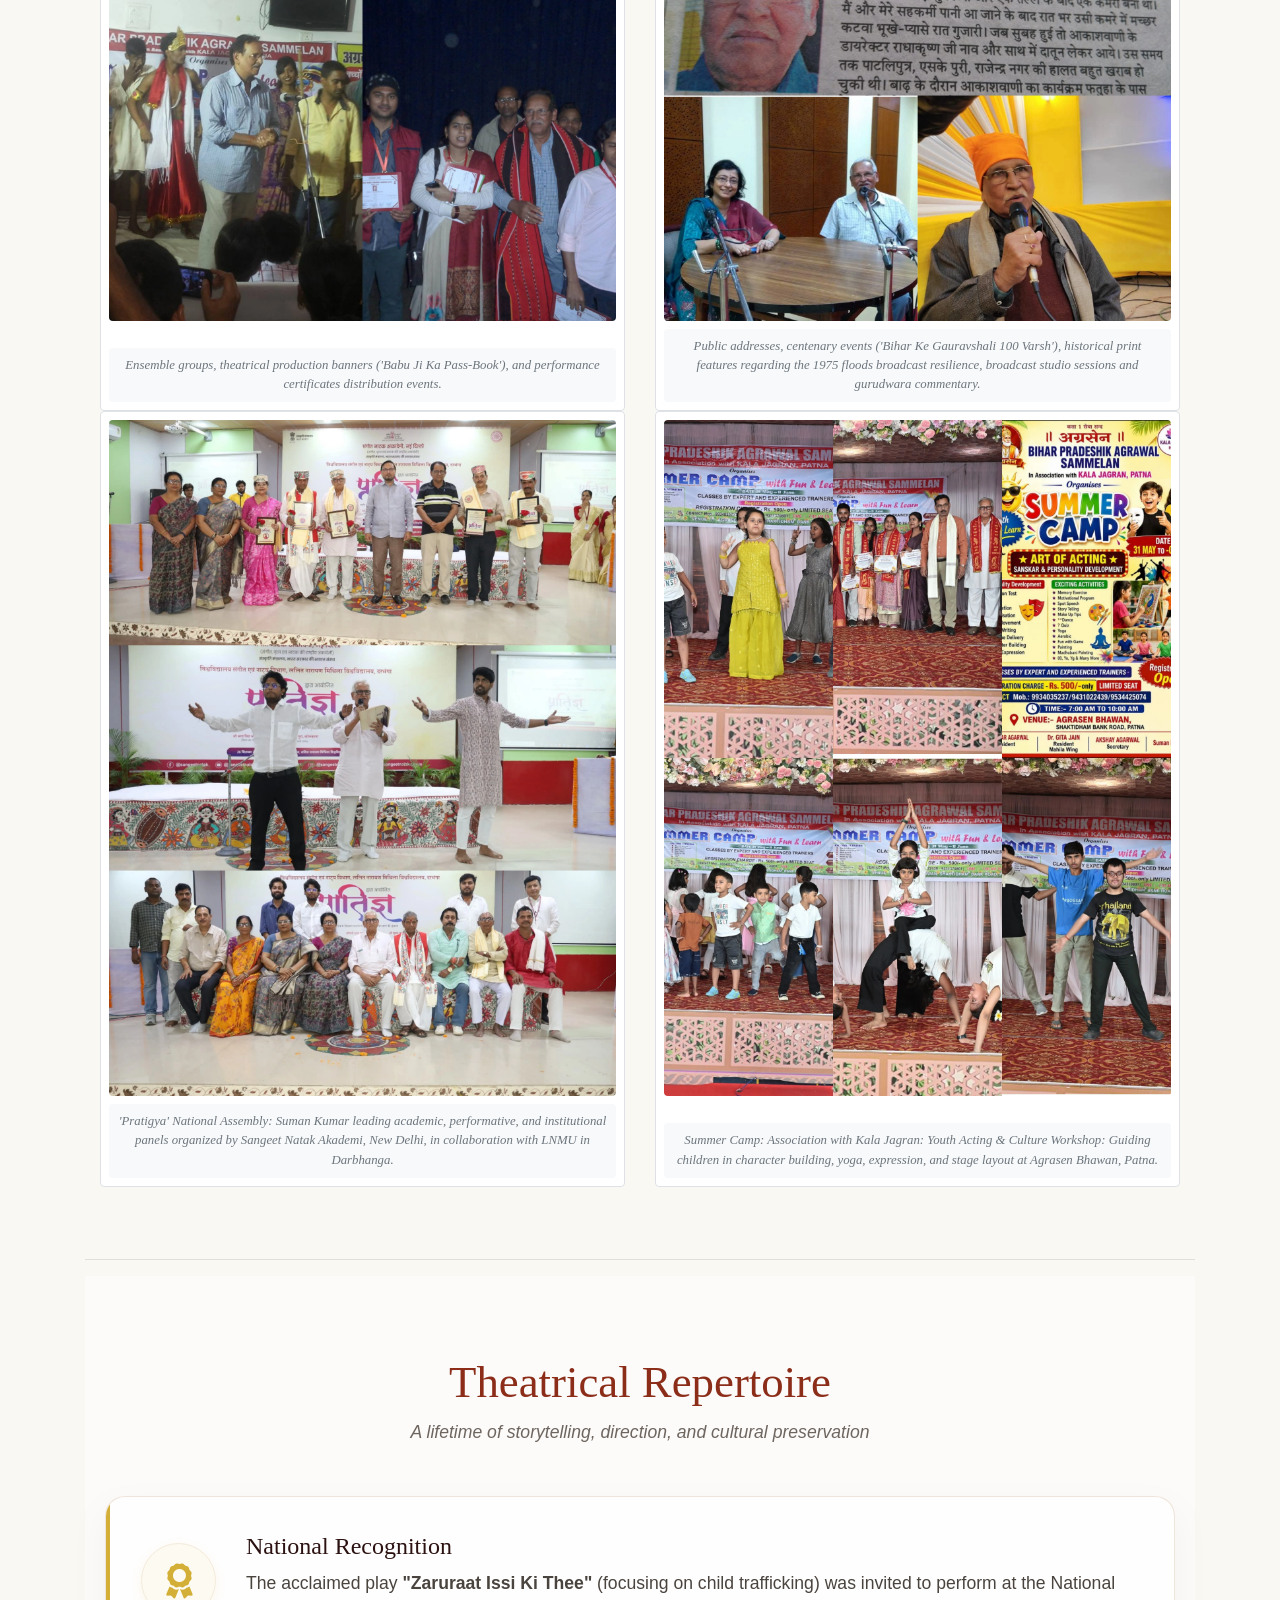
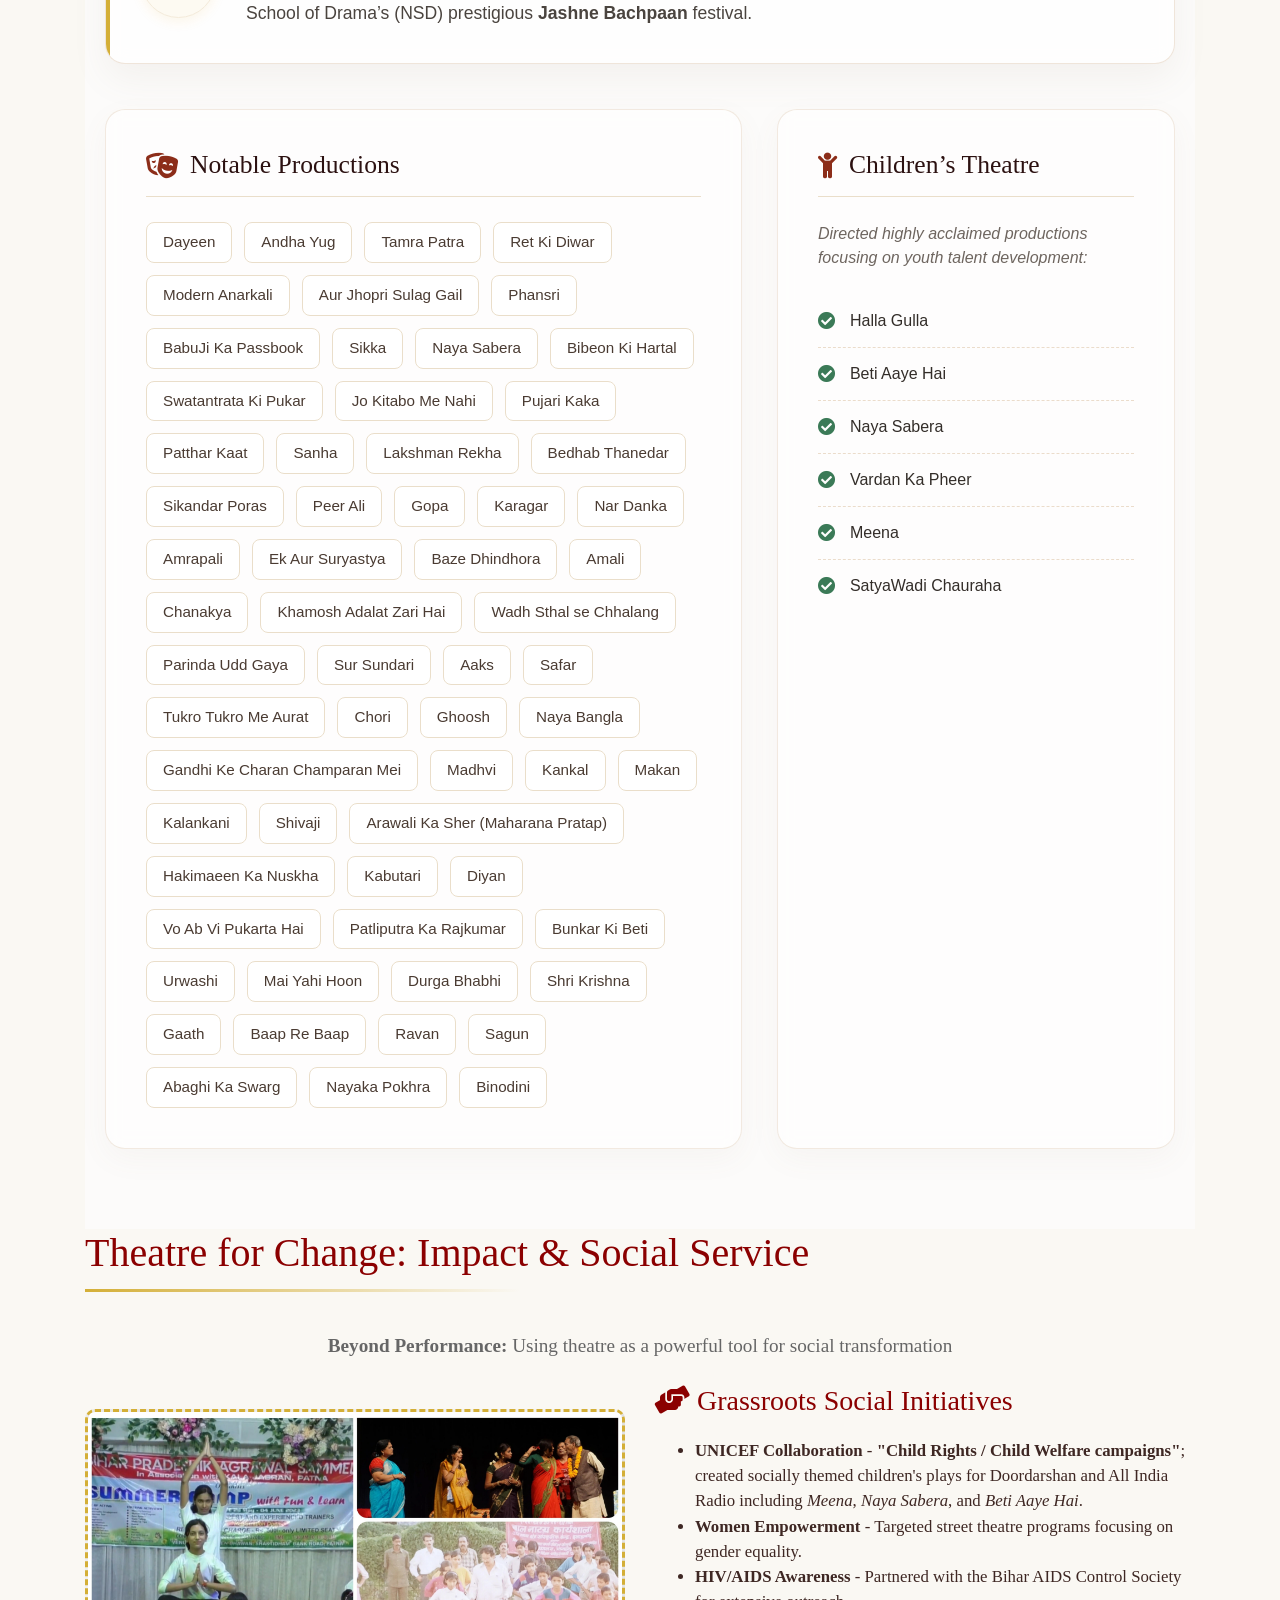
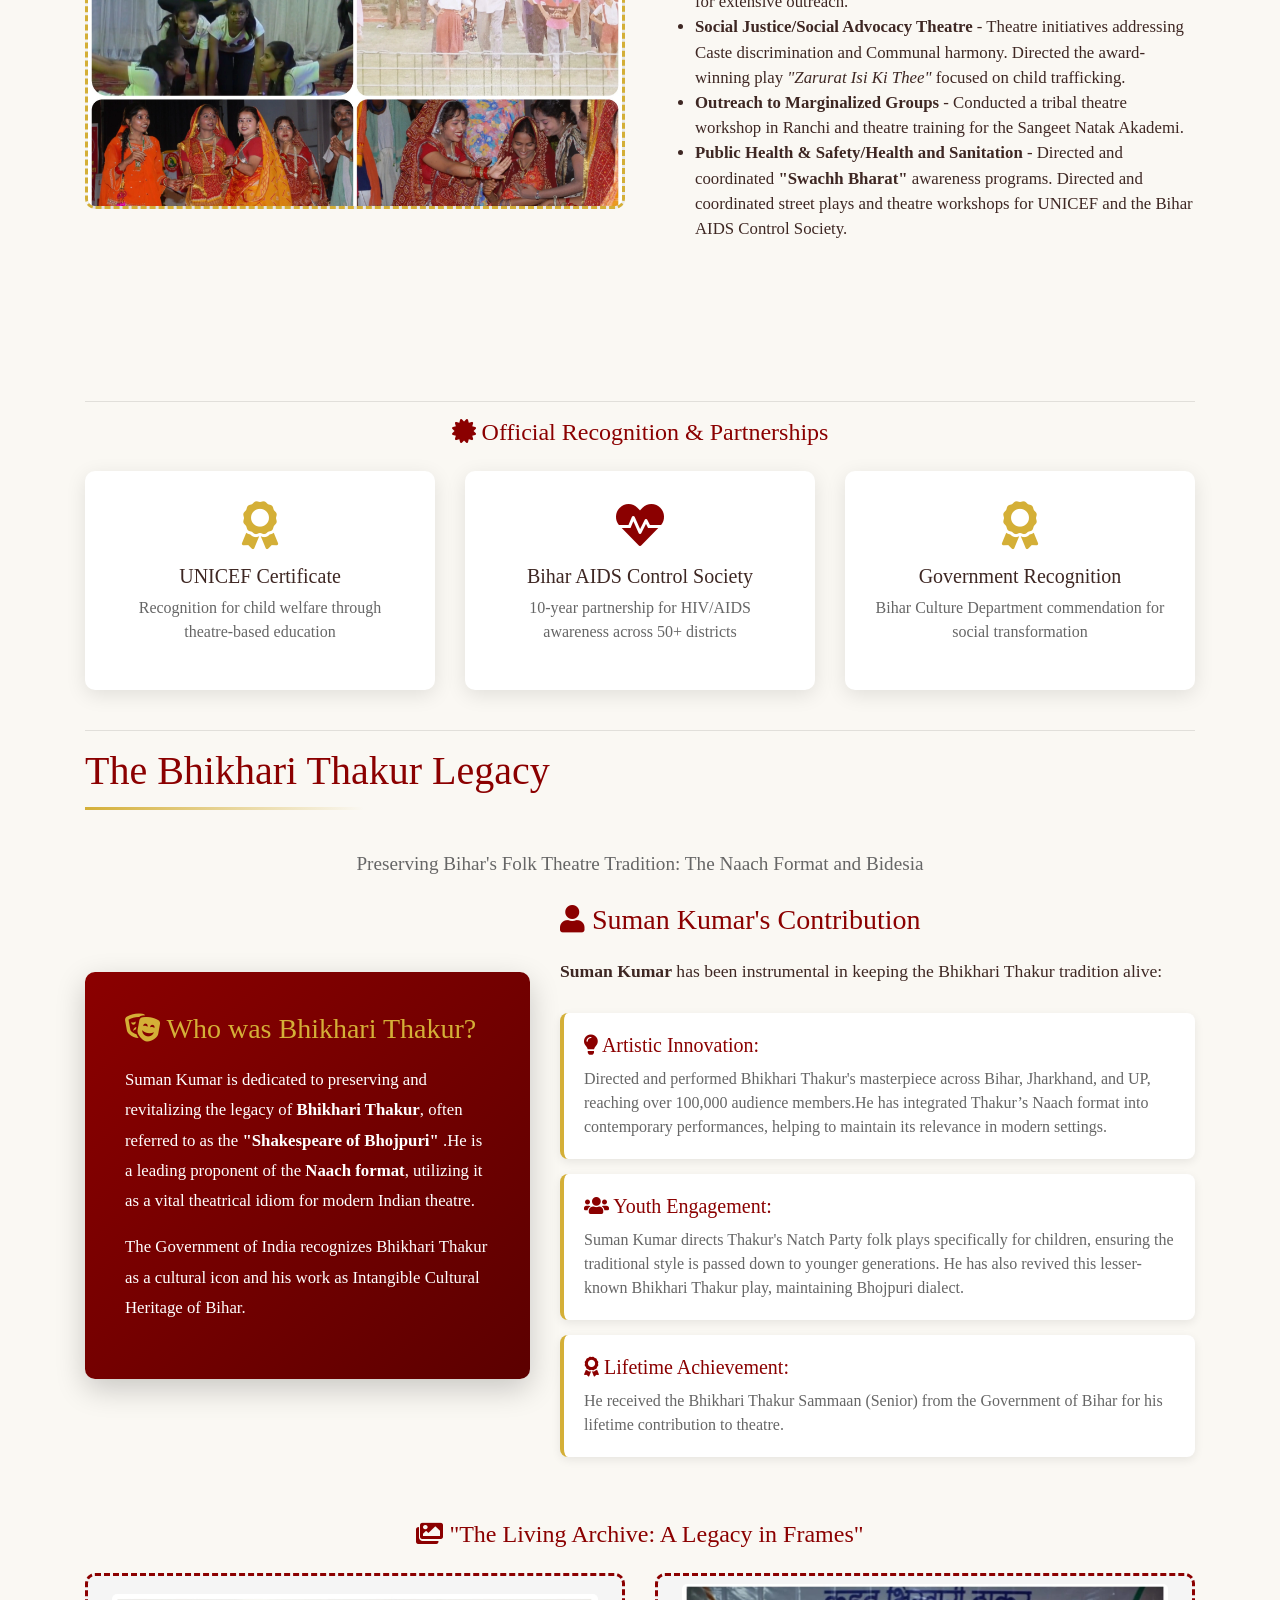
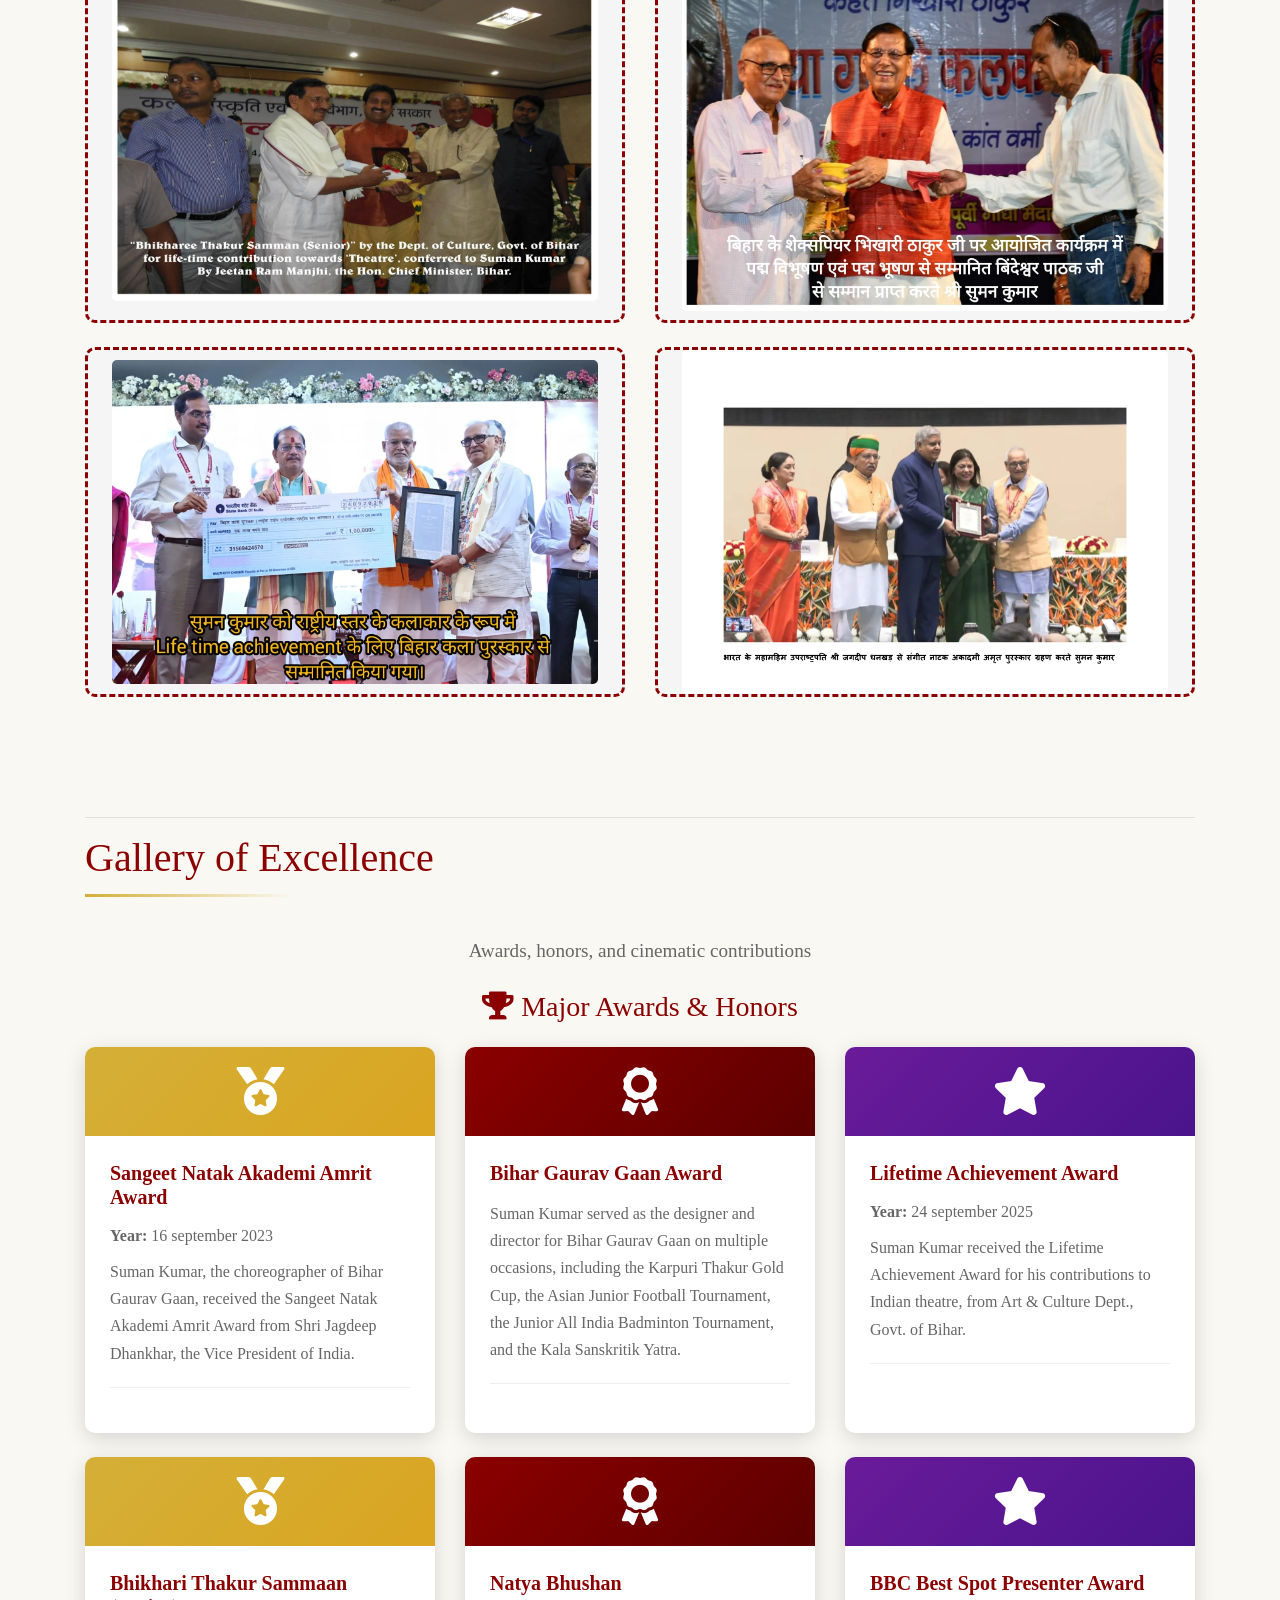
==== commit fb864e7e: "add some new sections" ====
--- a/suman-kumar.html
+++ b/suman-kumar.html
@@ -162,60 +162,73 @@
           </p>
         </div>
 
-        <!-- Key Contributions Stack -->
-        <h4 class="fw-bold mb-4" style="color: #222;"><i class="fas fa-star me-2" style="color: var(--primary-gold);"></i> Key Contributions</h4>
-        <div class="contribution-timeline mb-5">
-          
-          <div class="p-4 mb-4" style="background: #fff; border-radius: 12px; box-shadow: 0 5px 20px rgba(0,0,0,0.03); border-left: 4px solid var(--deep-red);">
-            <h5 class="fw-bold" style="color: var(--deep-red);">1. Pioneering Gender Equality in Theatre</h5>
-            <p class="mb-0 mt-2" style="font-size: 1.1rem; line-height: 1.7; color: #444; text-align: justify;">
-              During the conservative era of 1966–1971, Suman Kumar broke strict patriarchal taboos that barred women from the stage. By casting women from respected households in the landmark play Amrapali at the Bhartiya Nritya Kala Mandir, he permanently opened mainstream theatre to female artists in Bihar. His performance as Ajatshatru earned him the lifelong title of "Samrat."
-            </p>
-          </div>
-
-          <div class="p-4 mb-4" style="background: #fff; border-radius: 12px; box-shadow: 0 5px 20px rgba(0,0,0,0.03); border-left: 4px solid var(--dark-brown);">
-            <h5 class="fw-bold" style="color: var(--dark-brown);">2. Social Reform & Public Activism</h5>
-            <p class="mb-0 mt-2" style="font-size: 1.1rem; line-height: 1.7; color: #444; text-align: justify;">
-              Suman Kumar actively weaponized art against systemic evils. His play <em>Zaruraat Issi Ki Thee</em> tackled child trafficking and was selected for the National School of Drama’s (NSD) Jashne Bachpaan. His realistic production <em>Dayeen</em> confronted the horrific practice of rural witch-hunting. During the JP Movement (1970s), he co-founded the Kalakar Sangharsh Samiti under literary stalwarts Baba Nagarjun and Phanishwar Nath Renu, facing state censorship for his anti-corruption play <em>Andher Nagari Chaupat Raja</em>.
-            </p>
-          </div>
-
-          <div class="p-4 mb-4" style="background: #fff; border-radius: 12px; box-shadow: 0 5px 20px rgba(0,0,0,0.03); border-left: 4px solid var(--deep-red);">
-            <h5 class="fw-bold" style="color: var(--deep-red);">3. Heroism During the 1974 Patna Floods</h5>
-            <p class="mb-0 mt-2" style="font-size: 1.1rem; line-height: 1.7; color: #444; text-align: justify;">
-              SumanKumar’s dedication extended beyond art to frontline public service. When the catastrophic 1974 floods submerged the AIR Patna building, he braved treacherous waters by boat and swimming to reach the isolated Fatuha transmission center. Without food for 48 hours, he single-handedly managed the emergency broadcast, delivering life-saving information to stranded citizens.
-            </p>
-          </div>
-
-          <div class="p-4 mb-4" style="background: #fff; border-radius: 12px; box-shadow: 0 5px 20px rgba(0,0,0,0.03); border-left: 4px solid var(--dark-brown);">
-            <h5 class="fw-bold" style="color: var(--dark-brown);">4. Revival of Regional Roots & Folk Idioms</h5>
-            <p class="mb-0 mt-2" style="font-size: 1.1rem; line-height: 1.7; color: #444; text-align: justify;">
-              He stood as a bulwark against the commercial vulgarization of regional art. He integrated Bhikhari Thakur’s traditional Natch formats (including Bidesiya and Londa Nach) into modern theatrical frameworks, proving their intellectual depth. He was also a core organizational force behind the International Maithili Drama Festival (1990–2000), ensuring linguistic continuity.
-            </p>
-          </div>
-
-          <div class="p-4 mb-4" style="background: #fff; border-radius: 12px; box-shadow: 0 5px 20px rgba(0,0,0,0.03); border-left: 4px solid var(--dark-brown);">
-            <h5 class="fw-bold" style="color: var(--dark-brown);">5. Social Reform & Public Activism</h5>
-            <p class="mb-0 mt-2" style="font-size: 1.1rem; line-height: 1.7; color: #444; text-align: justify;">
-              Beyond traditional auditorium spaces, he extended the healing and reformative power of theatre into correctional facilities, directing landmark plays inside Patna Jail and Muzaffarpur Jail—the historic site deeply tied to the legacy of martyr Khudiram Bose. In these unique prison theatre initiatives, both jail staff and inmates actively participated together, using drama as a medium for rehabilitation and human connection.
-            </p>
-          </div>
-
-          <div class="p-4 mb-4" style="background: #fff; border-radius: 12px; box-shadow: 0 5px 20px rgba(0,0,0,0.03); border-left: 4px solid var(--deep-red);">
-            <h5 class="fw-bold" style="color: var(--deep-red);">6. Architect of State Identity & National Representation</h5>
-            <p class="mb-2 mt-2" style="font-size: 1.1rem; line-height: 1.7; color: #444; text-align: justify;">
-              <strong>Bihar Gaurav Gaan:</strong> Conceptualized in 1997 for the 50th Independence anniversary, Suman Kumar was the overall choreographer of this massive cultural anthem. Leading 70+ artists, the production has been staged nearly 2,000 times globally, including in Mauritius.
-            </p>
-            <p class="mb-2" style="font-size: 1.1rem; line-height: 1.7; color: #444; text-align: justify;">
-              <strong>Republic Day Jhaankis:</strong> Designed and directed state cultural tableaux at Gandhi Maidan, specifically highlighting the agrarian and cultural success of Sudha.
-            </p>
-            <p class="mb-0" style="font-size: 1.1rem; line-height: 1.7; color: #444; text-align: justify;">
-              <strong>Cinematic Excellence:</strong> Acted in landmark national projects including Richard Attenborough’s <em>Gandhi</em>, Prakash Jha’s <em>Damul</em>, Shyam Benegal’s <em>Discovery of India</em>, and Gulzar’s <em>Mirza Ghalib</em>.
-            </p>
-          </div>
-
-        </div>
-
+       <!-- Key Contributions Stack -->
+<h4 class="fw-bold mb-4" style="color: #222;"><i class="fas fa-star me-2" style="color: var(--primary-gold);"></i> Key Contributions</h4>
+<div class="contribution-timeline mb-5">
+  
+  <!-- 1. Gender Equality (Deep Red) -->
+  <div class="p-4 mb-4" style="background: #fff; border-radius: 12px; box-shadow: 0 5px 20px rgba(0,0,0,0.03); border-left: 4px solid var(--deep-red);">
+    <h5 class="fw-bold" style="color: var(--deep-red);">1. Pioneering Gender Equality in Theatre</h5>
+    <p class="mb-0 mt-2" style="font-size: 1.1rem; line-height: 1.7; color: #444; text-align: justify;">
+      During the conservative era of 1966-1971, Suman Kumar broke strict patriarchal taboos that barred women from the stage. By casting women from respected households in the landmark play Amrapali at the Bhartiya Nritya Kala Mandir, he permanently opened mainstream theatre to female artists in Bihar. His performance as Ajatshatru earned him the lifelong title of "Samrat."
+    </p>
+  </div>
+
+  <!-- 2. Social Reform (Dark Brown) -->
+  <div class="p-4 mb-4" style="background: #fff; border-radius: 12px; box-shadow: 0 5px 20px rgba(0,0,0,0.03); border-left: 4px solid var(--dark-brown);">
+    <h5 class="fw-bold" style="color: var(--dark-brown);">2. Social Reform & Public Activism</h5>
+    <p class="mb-0 mt-2" style="font-size: 1.1rem; line-height: 1.7; color: #444; text-align: justify;">
+      Suman Kumar actively weaponized art against systemic evils. His play <em>Zaruraat Issi Ki Thee</em> tackled child trafficking and was selected for the National School of Drama’s (NSD) Jashne Bachpaan. His realistic production <em>Dayeen</em> confronted the horrific practice of rural witch-hunting. During the JP Movement (1970s), he co-founded the Kalakar Sangharsh Samiti under literary stalwarts Baba Nagarjun and Phanishwar Nath Renu, facing state censorship for his anti-corruption play <em>Andher Nagari Chaupat Raja</em>.
+    </p>
+  </div>
+
+  <!-- 3. 1974 Patna Floods (Deep Red) -->
+  <div class="p-4 mb-4" style="background: #fff; border-radius: 12px; box-shadow: 0 5px 20px rgba(0,0,0,0.03); border-left: 4px solid var(--deep-red);">
+    <h5 class="fw-bold" style="color: var(--deep-red);">3. Heroism During the 1974 Patna Floods</h5>
+    <p class="mb-0 mt-2" style="font-size: 1.1rem; line-height: 1.7; color: #444; text-align: justify;">
+      Suman Kumar’s dedication extended beyond art to frontline public service. When the catastrophic 1974 floods submerged the AIR Patna building, he braved treacherous waters by boat and swimming to reach the isolated Fatuha transmission center. Without food for 48 hours, he single-handedly managed the emergency broadcast, delivering life-saving information to stranded citizens.
+    </p>
+  </div>
+
+  <!-- 4. Folk Idioms (Dark Brown) -->
+  <div class="p-4 mb-4" style="background: #fff; border-radius: 12px; box-shadow: 0 5px 20px rgba(0,0,0,0.03); border-left: 4px solid var(--dark-brown);">
+    <h5 class="fw-bold" style="color: var(--dark-brown);">4. Revival of Regional Roots & Folk Idioms</h5>
+    <p class="mb-0 mt-2" style="font-size: 1.1rem; line-height: 1.7; color: #444; text-align: justify;">
+      He stood as a bulwark against the commercial vulgarization of regional art. He integrated Bhikhari Thakur’s traditional Natch formats (including Bidesiya and Londa Nach) into modern theatrical frameworks, proving their intellectual depth. He was also a core organizational force behind the International Maithili Drama Festival (1990-2000), ensuring linguistic continuity.
+    </p>
+  </div>
+
+  <!-- 5. Prison Theatre Rehabilitation (Deep Red) -->
+  <div class="p-4 mb-4" style="background: #fff; border-radius: 12px; box-shadow: 0 5px 20px rgba(0,0,0,0.03); border-left: 4px solid var(--deep-red);">
+    <h5 class="fw-bold" style="color: var(--deep-red);">5. Institutional & Prison Theatre Rehabilitation</h5>
+    <p class="mb-0 mt-2" style="font-size: 1.1rem; line-height: 1.7; color: #444; text-align: justify;">
+    Beyond traditional auditoriums, Suman Kumar pioneered reformative theatre by conducting extensive drama workshops across various prisons in Bihar and Patna. Prominent among these was his work at Muzaffarpur Jail a historic site deeply tied to the legacy of martyr Khudiram Bose. He organized immersive 20-day residential workshops in other facilities and staged impactful plays inside Buxar Jail. His unique methodology involved first performing a play for the inmates, and then training those very inmates through structured workshops to perform the plays themselves, using theatre as a powerful medium for rehabilitation, creative expression, and human connection.
+  </p>
+  </div>
+
+  <!-- 6. Cultural & Religious Broadcasting (Dark Brown) -->
+  <div class="p-4 mb-4" style="background: #fff; border-radius: 12px; box-shadow: 0 5px 20px rgba(0,0,0,0.03); border-left: 4px solid var(--dark-brown);">
+    <h5 class="fw-bold" style="color: var(--dark-brown);">6. Cultural & Religious Broadcasting</h5>
+    <p class="mb-0 mt-2" style="font-size: 1.1rem; line-height: 1.7; color: #444; text-align: justify;">
+      For decades, he has been the iconic and definitive voice bringing the live commentary (<em>Aankhon Dekha Haal</em>) of Bihar’s glorious and sacred Chhath Mahaparv to millions via Akashvani (All India Radio), a celebrated tradition he proudly continues to this day. Additionally, he has served as the official commentator for major historical and religious milestones broadcasted live from the historic Guru Gobind Singh Gurdwara (Takht Sri Patna Sahib), maintaining this continuous cultural broadcast actively today.
+    </p>
+  </div>
+
+  <!-- 7. State Identity & Cinema (Deep Red) -->
+  <div class="p-4 mb-4" style="background: #fff; border-radius: 12px; box-shadow: 0 5px 20px rgba(0,0,0,0.03); border-left: 4px solid var(--deep-red);">
+    <h5 class="fw-bold" style="color: var(--deep-red);">7. Architect of State Identity & National Representation</h5>
+    <p class="mb-2 mt-2" style="font-size: 1.1rem; line-height: 1.7; color: #444; text-align: justify;">
+      <strong>Bihar Gaurav Gaan:</strong> Conceptualized in 1997 for the 50th Independence anniversary, Suman Kumar was the overall choreographer of this massive cultural anthem. Leading 70+ artists, the production has been staged nearly 2,000 times globally, including in Mauritius.
+    </p>
+    <p class="mb-2" style="font-size: 1.1rem; line-height: 1.7; color: #444; text-align: justify;">
+      <strong>Republic Day Jhaankis:</strong> Designed and directed state cultural tableaux at Gandhi Maidan, specifically highlighting the agrarian and cultural success of Sudha.
+    </p>
+    <p class="mb-0" style="font-size: 1.1rem; line-height: 1.7; color: #444; text-align: justify;">
+      <strong>Cinematic Excellence:</strong> Acted in landmark national projects including Richard Attenborough’s <em>Gandhi</em>, Prakash Jha’s <em>Damul</em>, Shyam Benegal’s <em>Discovery of India</em>, and Gulzar’s <em>Mirza Ghalib</em>.
+    </p>
+  </div>
+
+</div>
         <!-- Awards List Showcase -->
         <div class="p-4" style="background: linear-gradient(to right, #2c1a1a, #1a0f0f); border-radius: 16px; color: #fff; box-shadow: 0 10px 30px rgba(0,0,0,0.15);">
           <h4 class="fw-bold mb-4" style="color: var(--primary-gold); font-size: 1.4rem;"><i class="fas fa-trophy me-2"></i> Awards & National Recognitions</h4>
@@ -225,7 +238,7 @@
                 <i class="fas fa-award text-warning fa-lg mt-1 me-3"></i>
                 <div>
                   <h6 class="mb-0 fw-bold" style="color: var(--primary-gold); font-size: 1.1rem;">Sangeet Natak Akademi Amrit Award</h6>
-                  <p class="mb-0 text-white-50 small">Government of India &mdash; Highest national recognition for performing arts</p>
+                  <p class="mb-0 text-white-50 small">Government of India; Highest national recognition for performing arts</p>
                 </div>
               </div>
             </div>
@@ -355,60 +368,73 @@
           </p>
         </div>
 
-        <!-- Key Contributions Stack -->
-        <h4 class="fw-bold mb-4" style="color: #222;"><i class="fas fa-star me-2" style="color: var(--primary-gold);"></i> प्रमुख संस्थागत और सामाजिक योगदान</h4>
-        <div class="contribution-timeline mb-5">
-          
-          <div class="p-4 mb-4" style="background: #fff; border-radius: 12px; box-shadow: 0 5px 20px rgba(0,0,0,0.03); border-left: 4px solid var(--deep-red);">
-            <h5 class="fw-bold" style="color: var(--deep-red);">1. रंगमंच में लैंगिक समानता की शुरुआत</h5>
-            <p class="mb-0 mt-2" style="font-size: 1.1rem; line-height: 1.7; color: #444; text-align: justify;">
-              1966-1971 के रूढ़िवादी दौर में, कुमार ने महिलाओं के मंच पर आने पर लगी सामाजिक रोक को तोड़ा। भारतीय नृत्य कला मंदिर में आम्रपाली नाटक में विमेंस कॉलेज की लेक्चरर को मुख्य भूमिका में कास्ट करके उन्होंने बिहार में महिलाओं के लिए मुख्यधारा के रंगमंच के द्वार हमेशा के लिए खोल दिए। इस नाटक में 'अजातशत्रु' के उनके अभिनय ने उन्हें आजीवन "सम्राट" की उपाधि दी।
-            </p>
-          </div>
-
-          <div class="p-4 mb-4" style="background: #fff; border-radius: 12px; box-shadow: 0 5px 20px rgba(0,0,0,0.03); border-left: 4px solid var(--dark-brown);">
-            <h5 class="fw-bold" style="color: var(--dark-brown);">2. सामाजिक सुधार और सक्रियता</h5>
-            <p class="mb-0 mt-2" style="font-size: 1.1rem; line-height: 1.7; color: #444; text-align: justify;">
-              बाल तस्करी पर आधारित उनका बहुचर्चित नाटक <em>ज़रूरत इसी की थी</em> राष्ट्रीय नाट्य विद्यालय (NSD) के 'जश्ने बचपन' समारोह के लिए चुना गया था। उनके यथार्थवादी नाटक <em>डायन</em> ने ग्रामीण क्षेत्रों में डायन-प्रथा के नाम पर होने वाली भयानक हिंसा और अंधविश्वास पर कड़ा प्रहार किया। 1970 के दशक में जेपी आंदोलन के दौरान, उन्होंने बाबा नागार्जुन और फणीश्वरनाथ रेणु के नेतृत्व में 'कलाकार संघर्ष समिति' की स्थापना की। भ्रष्टाचार विरोधी नाटक <em>अंधेर नगरी चौपट राजा</em> के लिए उन्हें सरकारी सेंसरशिप का भी सामना करना पड़ा।
-            </p>
-          </div>
-
-          <div class="p-4 mb-4" style="background: #fff; border-radius: 12px; box-shadow: 0 5px 20px rgba(0,0,0,0.03); border-left: 4px solid var(--deep-red);">
-            <h5 class="fw-bold" style="color: var(--deep-red);">3. 1974 की विनाशकारी बाढ़ में जनसेवा</h5>
-            <p class="mb-0 mt-2" style="font-size: 1.1rem; line-height: 1.7; color: #444; text-align: justify;">
-              जब 1974 की बाढ़ में आकाशवाणी पटना की इमारत डूब गई थी, तब उन्होंने उफनते पानी में नाव और तैरकर फतुहा ट्रांसमिशन सेंटर पहुंचने का जोखिम उठाया। बिना भोजन के लगातार 48 घंटे तक उन्होंने अकेले आपातकालीन प्रसारण संभाला, जिससे फंसे हुए लाखों नागरिकों तक जीवन-रक्षक जानकारियां पहुंचाई जा सकीं।
-            </p>
-          </div>
-
-          <div class="p-4 mb-4" style="background: #fff; border-radius: 12px; box-shadow: 0 5px 20px rgba(0,0,0,0.03); border-left: 4px solid var(--dark-brown);">
-            <h5 class="fw-bold" style="color: var(--dark-brown);">4. क्षेत्रीय जड़ों और लोक विधाओं का पुनरुद्धार</h5>
-            <p class="mb-0 mt-2" style="font-size: 1.1rem; line-height: 1.7; color: #444; text-align: justify;">
-              वे क्षेत्रीय कलाओं के व्यावसायिक पतन और अश्लीलता के खिलाफ एक मजबूत दीवार बनकर खड़े रहे। उन्होंने भिखारी ठाकुर की पारंपरिक 'नाच' विधाओं (बिदेसिया, लौंडा नाच) को आधुनिक रंगमंच के सांचे में ढालकर उनकी बौद्धिक गहराई को साबित किया। इसके अलावा, 1990 से 2000 के बीच 'अंतरराष्ट्रीय मैथिली नाट्य समारोह' के मुख्य सूत्रधार के रूप में उन्होंने भाषाई रंगमंच को जीवित रखा।
-            </p>
-          </div>
-
-          <div class="p-4 mb-4" style="background: #fff; border-radius: 12px; box-shadow: 0 5px 20px rgba(0,0,0,0.03); border-left: 4px solid var(--dark-brown);">
-            <h5 class="fw-bold" style="color: var(--dark-brown);">5. सामाजिक सुधार और जन सक्रियता</h5>
-            <p class="mb-0 mt-2" style="font-size: 1.1rem; line-height: 1.7; color: #444; text-align: justify;">
-              पारंपरिक प्रेक्षागृह स्थानों से परे, उन्होंने थिएटर की उपचारात्मक और सुधारात्मक शक्ति को सुधार गृहों तक बढ़ाया, पटना जेल और शहीद खुदीराम बोस की विरासत से गहराई से जुड़े ऐतिहासिक स्थल मुजफ्फरपुर जेल के अंदर ऐतिहासिक नाटकों का निर्देशन किया। इन अनूठे जेल थिएटर प्रयासों में, जेल कर्मचारियों और कैदियों दोनों ने पुनर्वास और मानवीय जुड़ाव के माध्यम के रूप में नाटक का उपयोग करते हुए एक साथ सक्रिय रूप से भाग लिया।
-            </p>
-          </div>
-
-          <div class="p-4 mb-4" style="background: #fff; border-radius: 12px; box-shadow: 0 5px 20px rgba(0,0,0,0.03); border-left: 4px solid var(--deep-red);">
-            <h5 class="fw-bold" style="color: var(--deep-red);">6. राज्य की पहचान और राष्ट्रीय प्रतिनिधित्व</h5>
-            <p class="mb-2 mt-2" style="font-size: 1.1rem; line-height: 1.7; color: #444; text-align: justify;">
-              <strong>बिहार गौरव गान:</strong> 1997 में स्वतंत्रता की 50वीं वर्षगांठ के लिए तैयार किए गए इस विशाल सांस्कृतिक गान के वे मुख्य कोरियोग्राफर थे। 70 से अधिक कलाकारों के साथ इस प्रस्तुति का मॉरीशस सहित विश्वभर में लगभग 2,000 बार मंचन हो चुका है।
-            </p>
-            <p class="mb-2" style="font-size: 1.1rem; line-height: 1.7; color: #444; text-align: justify;">
-              <strong>गणतंत्र दिवस की झांकियां:</strong> उन्होंने गांधी मैदान में राज्य की आधिकारिक सांस्कृतिक झांकियों का निर्देशन किया, जिसमें 'सुधा' (Sudha) की झांकियों के जरिए राज्य की कृषि और सांस्कृतिक सफलता को शानदार ढंग से प्रस्तुत किया गया।
-            </p>
-            <p class="mb-0" style="font-size: 1.1rem; line-height: 1.7; color: #444; text-align: justify;">
-              <strong>सिनेमाई उत्कृष्टता:</strong> रिचर्ड एटनबरो की <em>गांधी</em>, प्रकाश झा की <em>दामुल</em>, श्याम बेनेगल की <em>डिस्कवरी ऑफ इंडिया</em>, और गुलजार की <em>मिर्ज़ा गालिब</em> जैसी ऐतिहासिक राष्ट्रीय कृतियों में अभिनय कर अपनी बहुमुखी प्रतिभा का लोहा मनवाया।
-            </p>
-          </div>
-
-        </div>
-
+       <!-- Key Contributions Stack (Hindi Version) -->
+<h4 class="fw-bold mb-4" style="color: #222;"><i class="fas fa-star me-2" style="color: var(--primary-gold);"></i> प्रमुख संस्थागत और सामाजिक योगदान</h4>
+<div class="contribution-timeline mb-5">
+  
+  <!-- 1. लैंगिक समानता (Deep Red) -->
+  <div class="p-4 mb-4" style="background: #fff; border-radius: 12px; box-shadow: 0 5px 20px rgba(0,0,0,0.03); border-left: 4px solid var(--deep-red);">
+    <h5 class="fw-bold" style="color: var(--deep-red);">1. रंगमंच में लैंगिक समानता की शुरुआत</h5>
+    <p class="mb-0 mt-2" style="font-size: 1.1rem; line-height: 1.7; color: #444; text-align: justify;">
+      1966-1971 के रूढ़िवादी दौर में, सुमन कुमार ने महिलाओं के मंच पर आने पर लगी सामाजिक रोक को तोड़ा। भारतीय नृत्य कला मंदिर में आम्रपाली नाटक में विमेंस कॉलेज की लेक्चरर को मुख्य भूमिका में कास्ट करके उन्होंने बिहार में महिलाओं के लिए मुख्यधारा के रंगमंच के द्वार हमेशा के लिए खोल दिए। इस नाटक में 'अजातशत्रु' के उनके अभिनय ने उन्हें आजीवन "सम्राट" की उपाधि दी।
+    </p>
+  </div>
+
+  <!-- 2. सामाजिक सुधार (Dark Brown) -->
+  <div class="p-4 mb-4" style="background: #fff; border-radius: 12px; box-shadow: 0 5px 20px rgba(0,0,0,0.03); border-left: 4px solid var(--dark-brown);">
+    <h5 class="fw-bold" style="color: var(--dark-brown);">2. सामाजिक सुधार और सक्रियता</h5>
+    <p class="mb-0 mt-2" style="font-size: 1.1rem; line-height: 1.7; color: #444; text-align: justify;">
+      बाल तस्करी पर आधारित उनका बहुचर्चित नाटक <em>ज़रूरत इसी की थी</em> राष्ट्रीय नाट्य विद्यालय (NSD) के 'जश्ने बचपन' समारोह के लिए चुना गया था। उनके यथार्थवादी नाटक <em>डायन</em> ने ग्रामीण क्षेत्रों में डायन-प्रथा के नाम पर होने वाली भयानक हिंसा और अंधविश्वास पर कड़ा प्रहार किया। 1970 के दशक में जेपी आंदोलन के दौरान, उन्होंने बाबा नागार्जुन और फणीश्वरनाथ रेणु के नेतृत्व में 'कलाकार संघर्ष समिति' की स्थापना की। भ्रष्टाचार विरोधी नाटक <em>अंधेर नगरी चौपट राजा</em> के लिए उन्हें सरकारी सेंसरशिप का भी सामना करना पड़ा।
+    </p>
+  </div>
+
+  <!-- 3. 1974 बाढ़ (Deep Red) -->
+  <div class="p-4 mb-4" style="background: #fff; border-radius: 12px; box-shadow: 0 5px 20px rgba(0,0,0,0.03); border-left: 4px solid var(--deep-red);">
+    <h5 class="fw-bold" style="color: var(--deep-red);">3. 1974 की विनाशकारी बाढ़ में जनसेवा</h5>
+    <p class="mb-0 mt-2" style="font-size: 1.1rem; line-height: 1.7; color: #444; text-align: justify;">
+      जब 1974 की बाढ़ में आकाशवाणी पटना की इमारत डूब गई थी, तब उन्होंने उफनते पानी में नाव और तैरकर फतुहा ट्रांसमिशन Center पहुंचने का जोखिम उठाया। बिना भोजन के लगातार 48 घंटे तक उन्होंने अकेले आपातकालीन प्रसारण संभाला, जिससे फंसे हुए लाखों नागरिकों तक जीवन-रक्षक जानकारियां पहुंचाई जा सकीं।
+    </p>
+  </div>
+
+  <!-- 4. लोक विधाएं (Dark Brown) -->
+  <div class="p-4 mb-4" style="background: #fff; border-radius: 12px; box-shadow: 0 5px 20px rgba(0,0,0,0.03); border-left: 4px solid var(--dark-brown);">
+    <h5 class="fw-bold" style="color: var(--dark-brown);">4. क्षेत्रीय जड़ों और लोक विधाओं का पुनरुद्धार</h5>
+    <p class="mb-0 mt-2" style="font-size: 1.1rem; line-height: 1.7; color: #444; text-align: justify;">
+      वे क्षेत्रीय कलाओं के व्यावसायिक पतन और अश्लीलता के खिलाफ एक मजबूत दीवार बनकर खड़े रहे। उन्होंने भिखारी ठाकुर की पारंपरिक 'नाच' विधाओं (बिदेसिया, लौंडा नाच) को आधुनिक रंगमंच के सांचे में ढालकर उनकी बौद्धिक गहराई को साबित किया। इसके अलावा, 1990 से 2000 के बीच 'अंतरराष्ट्रीय मैथिली नाट्य समारोह' के मुख्य सूत्रधार के रूप में उन्होंने भाषाई रंगमंच को जीवित रखा।
+    </p>
+  </div>
+
+  <!-- 5. जेल थिएटर (Deep Red) -->
+  <div class="p-4 mb-4" style="background: #fff; border-radius: 12px; box-shadow: 0 5px 20px rgba(0,0,0,0.03); border-left: 4px solid var(--deep-red);">
+    <h5 class="fw-bold" style="color: var(--deep-red);">5. कारागार रंगमंच एवं कैदी पुनर्वास</h5>
+    <p class="mb-0 mt-2" style="font-size: 1.1rem; line-height: 1.7; color: #444; text-align: justify;">
+    पारंपरिक प्रेक्षागृहों से परे, सुमन कुमार ने बिहार और पटना की कई जेलों में विशेष नाट्य कार्यशालाएं (वर्कशॉप) आयोजित कर रंगमंच को सुधार का माध्यम बनाया। इनमें प्रमुख रूप से शहीद खुदीराम बोस की ऐतिहासिक विरासत से जुड़ा मुजफ्फरपुर जेल शामिल है। इसके अलावा, उन्होंने अन्य जेलों में 20-20 दिनों के सघन वर्कशॉप किए और बक्सर जेल में भी ऐतिहासिक नाटकों का मंचन कराया। उनकी इस अनूठी पहल की खासियत यह थी कि पहले कैदियों के सामने नाटक का प्रदर्शन किया जाता था, और फिर कार्यशाला के रूप में उन्हीं कैदियों को प्रशिक्षित करके उनसे नाटक कराया जाता था, जिससे उनके पुनर्वास और मानवीय जुड़ाव को एक नई दिशा मिली।
+  </p>
+  </div>
+
+  <!-- 6. सांस्कृतिक एवं धार्मिक प्रसारण (Dark Brown) -->
+  <div class="p-4 mb-4" style="background: #fff; border-radius: 12px; box-shadow: 0 5px 20px rgba(0,0,0,0.03); border-left: 4px solid var(--dark-brown);">
+    <h5 class="fw-bold" style="color: var(--dark-brown);">6. सांस्कृतिक एवं धार्मिक प्रसारण</h5>
+    <p class="mb-0 mt-2" style="font-size: 1.1rem; line-height: 1.7; color: #444; text-align: justify;">
+      वह दशकों से आकाशवाणी (All India Radio) के माध्यम से बिहार के गौरवशाली लोक आस्था के महापर्व 'छठ' का लाइव आँखों देखा हाल (सजीव प्रसारण) देश-दुनिया तक पहुँचाने वाली एक प्रतिष्ठित आवाज़ रहे हैं और आज भी इस परंपरा को निरंतर निभा रहे हैं। इसके साथ ही, वह ऐतिहासिक गुरु गोविंद सिंह गुरुद्वारा (तख्त श्री पटना साहिब) से भी आकाशवाणी के जरिए आधिकारिक आँखों देखा हाल (कमेंट्री) प्रसारित करते आ रहे हैं और वर्तमान में भी इस सेवा में सक्रिय रूप से जुड़े हुए हैं।
+    </p>
+  </div>
+
+  <!-- 7. राज्य की पहचान और सिनेमा (Deep Red) -->
+  <div class="p-4 mb-4" style="background: #fff; border-radius: 12px; box-shadow: 0 5px 20px rgba(0,0,0,0.03); border-left: 4px solid var(--deep-red);">
+    <h5 class="fw-bold" style="color: var(--deep-red);">7. राज्य की पहचान और राष्ट्रीय प्रतिनिधित्व</h5>
+    <p class="mb-2 mt-2" style="font-size: 1.1rem; line-height: 1.7; color: #444; text-align: justify;">
+      <strong>बिहार गौरव गान:</strong> 1997 में स्वतंत्रता की 50वीं वर्षगांठ के लिए तैयार किए गए इस विशाल सांस्कृतिक गान के वे मुख्य कोरियोग्राफर थे। 70 से अधिक कलाकारों के साथ इस प्रस्तुति का मॉरीशस सहित विश्वभर में लगभग 2,000 बार मंचन हो चुका है।
+    </p>
+    <p class="mb-2" style="font-size: 1.1rem; line-height: 1.7; color: #444; text-align: justify;">
+      <strong>गणतंत्र दिवस की झांकियां:</strong> उन्होंने गांधी मैदान में राज्य की आधिकारिक सांस्कृतिक झांकियों का निर्देशन किया, जिसमें 'सुधा' (Sudha) की झांकियों के जरिए राज्य की कृषि और सांस्कृतिक सफलता को शानदार ढंग से प्रस्तुत किया गया।
+    </p>
+    <p class="mb-0" style="font-size: 1.1rem; line-height: 1.7; color: #444; text-align: justify;">
+      <strong>सिनेमाई उत्कृष्टता:</strong> रिचर्ड एटनबरो की <em>गांधी</em>, प्रकाश झा की <em>दामुल</em>, श्याम बेनेगल की <em>डिस्कवरी ऑफ इंडिया</em>, और गुलजार की <em>मिर्ज़ा गालिब</em> जैसी ऐतिहासिक राष्ट्रीय कृतियों में अभिनय कर अपनी बहुमुखी प्रतिभा का लोहा मनवाया।
+    </p>
+  </div>
+
+</div>
         <!-- Awards List Showcase -->
         <div class="p-4" style="background: linear-gradient(to right, #2c1a1a, #1a0f0f); border-radius: 16px; color: #fff; box-shadow: 0 10px 30px rgba(0,0,0,0.15);">
           <h4 class="fw-bold mb-4" style="color: var(--primary-gold); font-size: 1.4rem;"><i class="fas fa-trophy me-2"></i> प्रमुख सम्मान और पुरस्कार</h4>
@@ -418,7 +444,7 @@
                 <i class="fas fa-award text-warning fa-lg mt-1 me-3"></i>
                 <div>
                   <h6 class="mb-0 fw-bold" style="color: var(--primary-gold); font-size: 1.15rem;">संगीत नाटक अकादमी अमृत पुरस्कार</h6>
-                  <p class="mb-0 text-white-50 small">भारत सरकार &mdash; प्रदर्शन कला के लिए सर्वोच्च राष्ट्रीय सम्मान</p>
+                  <p class="mb-0 text-white-50 small">भारत सरकार; प्रदर्शन कला के लिए सर्वोच्च राष्ट्रीय सम्मान</p>
                 </div>
               </div>
             </div>
@@ -539,6 +565,115 @@
         </div>
 
       </div>
+    </div>
+  </div>
+</section>
+
+<!-- Gallery Showcase: The Artistic Journey & Public Life -->
+<section id="artistic-journey-gallery" class="mb-5 pb-4">
+  <div class="container">
+    
+    <!-- Section Sub-Header -->
+    <div class="text-center mb-5">
+      <h4 class="h5 mb-2 text-uppercase tracking-wider text-secondary" style="font-size: 0.9rem; font-weight: 700;">
+        <i class="fas fa-images me-2"></i> Documented Glimpses: Workshops, Theatre & Public Events
+      </h4>
+      <p class="text-muted small">A curated photographic journey through public addresses, foundational acting workshops, and national theatre festivals.</p>
+    </div>
+
+    <!-- Responsive Row Format: Two Columns Per Row on md+ screens -->
+    <div class="row g-4">
+      
+      <!-- Image 1: International Day of Yoga Celebration -->
+      <div class="col-md-6">
+        <div class="gallery-item-wrapper bg-white p-2 border rounded shadow-sm h-100 d-flex flex-column justify-content-between">
+          <div>
+            <img src="assets/kala jagran webp assets/IMG_20260629_140751 (1).webp" 
+                 alt="International Day of Yoga 2025 organized by Kala Jagran Academy of Acting and Yoga" 
+                 class="img-fluid rounded w-100" 
+                 style="display: block; height: auto; object-fit: cover;" />
+          </div>
+          <div class="p-2 text-center text-muted small bg-light mt-2 rounded">
+            <em>International Day of Yoga (2025) session and official presentation poster hosted at Kala Bhawan by Kala Jagran Academy.</em>
+          </div>
+        </div>
+      </div>
+
+      <!-- Image 2: Theatre Rehearsals and Group Training Archives -->
+      <div class="col-md-6">
+        <div class="gallery-item-wrapper bg-white p-2 border rounded shadow-sm h-100 d-flex flex-column justify-content-between">
+          <div>
+            <img src="assets/kala jagran webp assets/IMG_20260629_140523.webp" 
+                 alt="Suman Kumar directing and interacting during theater workshops and behind-the-scenes production" 
+                 class="img-fluid rounded w-100" 
+                 style="display: block; height: auto; object-fit: cover;" />
+          </div>
+          <div class="p-2 text-center text-muted small bg-light mt-2 rounded">
+            <em>Behind-the-scenes interaction, production setups, and training workshops with stage artists.</em>
+          </div>
+        </div>
+      </div>
+
+      <!-- Image 3: Production Collaborations & Institutional Memories -->
+      <div class="col-md-6">
+        <div class="gallery-item-wrapper bg-white p-2 border rounded shadow-sm h-100 d-flex flex-column justify-content-between">
+          <div>
+            <img src="assets/kala jagran webp assets/IMG_20260629_140421.webp" 
+                 alt="Suman Kumar along with artists, dramatic societies, and award presentations" 
+                 class="img-fluid rounded w-100" 
+                 style="display: block; height: auto; object-fit: cover;" />
+          </div>
+          <div class="p-2 text-center text-muted small bg-light mt-2 rounded">
+            <em>Ensemble groups, theatrical production banners ('Babu Ji Ka Pass-Book'), and performance certificates distribution events.</em>
+          </div>
+        </div>
+      </div>
+
+      <!-- Image 4: Public Keynotes, Media Highlights & Broadcast Memorials -->
+      <div class="col-md-6">
+        <div class="gallery-item-wrapper bg-white p-2 border rounded shadow-sm h-100 d-flex flex-column justify-content-between">
+          <div>
+            <img src="assets/kala jagran webp assets/IMG_20260629_140312.webp" 
+                 alt="Suman Kumar addressing public forums, historical print media coverage, and live recordings" 
+                 class="img-fluid rounded w-100" 
+                 style="display: block; height: auto; object-fit: cover;" />
+          </div>
+          <div class="p-2 text-center text-muted small bg-light mt-2 rounded">
+            <em>Public addresses, centenary events ('Bihar Ke Gauravshali 100 Varsh'), historical print features regarding the 1975 floods broadcast resilience, broadcast studio sessions and gurudwara commentary.</em>
+          </div>
+        </div>
+      </div>
+
+      <!-- Image 5: Pratigya National Theatre Festival -->
+      <div class="col-md-6">
+        <div class="gallery-item-wrapper bg-white p-2 border rounded shadow-sm h-100 d-flex flex-column justify-content-between">
+          <div>
+            <img src="assets/kala jagran webp assets/IMG_20260629_140650.webp" 
+                 alt="Pratigya Theatre Event" 
+                 class="img-fluid rounded w-100" 
+                 style="display: block; height: auto; object-fit: cover;" />
+          </div>
+          <div class="p-2 text-center text-muted small bg-light mt-2 rounded">
+            <em>'Pratigya' National Assembly: Suman Kumar leading academic, performative, and institutional panels organized by Sangeet Natak Akademi, New Delhi, in collaboration with LNMU in Darbhanga.</em>
+          </div>
+        </div>
+      </div>
+
+      <!-- Image 6: Kala Jagran Art of Acting Summer Camp -->
+      <div class="col-md-6">
+        <div class="gallery-item-wrapper bg-white p-2 border rounded shadow-sm h-100 d-flex flex-column justify-content-between">
+          <div>
+            <img src="assets/kala jagran webp assets/IMG_20260629_140622.webp" 
+                 alt="Kala Jagran Summer Camp" 
+                 class="img-fluid rounded w-100" 
+                 style="display: block; height: auto; object-fit: cover;" />
+          </div>
+          <div class="p-2 text-center text-muted small bg-light mt-2 rounded">
+            <em>Summer Camp: Association with Kala Jagran: Youth Acting & Culture Workshop: Guiding children in character building, yoga, expression, and stage layout at Agrasen Bhawan, Patna.</em>
+          </div>
+        </div>
+      </div>
+
     </div>
   </div>
 </section>
@@ -1236,6 +1371,209 @@
   </div>
 </section>
 <hr />
+
+<!-- Section: Impact and Legacy (Row Grid Format) -->
+<section id="impact-legacy-grid" class="my-5 py-4">
+  <div class="container">
+    
+    <!-- Section Header -->
+    <div class="text-center mb-5">
+      <hr class="w-25 mx-auto mb-4" style="border-top: 2px solid #ccc;">
+      <h3 class="h4 text-uppercase tracking-wider" style="font-weight: 700; color: #222;">
+        <i class="fas fa-award me-2 text-warning"></i> Honours, Impact & Public Legacy
+      </h3>
+      <p class="text-muted small">A chronological archive of institutional felicitations, stage honors, and media recognition.</p>
+    </div>
+
+    <!-- Row 1: High Ceremonies & Major Productions -->
+    <div class="row g-4 mb-4">
+      
+      <!-- Card 1: Bihar Kala Samman (Updated from Screenshot 1) -->
+      <div class="col-md-4">
+        <div class="card h-100 border-0 shadow-sm" style="background: #fff; border-radius: 6px; overflow: hidden;">
+          <div style="height: 220px; overflow: hidden; background: #eaeaea;">
+            <img src="assets/kala jagran webp assets/FB_IMG_1782667105843.jpg" alt="Bihar Kala Samman Presentation" class="w-100 h-100" style="object-fit: cover; object-position: center;" />
+          </div>
+          <div class="card-body p-4">
+            <h5 class="h6 mb-3" style="color: #8b0000; font-weight: 700; border-bottom: 2px solid #eaeaea; padding-bottom: 8px;">
+              <i class="fas fa-ribbon me-1"></i> Bihar Kala Samman
+            </h5>
+            <p class="mb-1" style="font-size: 0.9rem;"><strong class="text-secondary">Award:</strong> Lifetime Achievement Award</p>
+            <p class="mb-2" style="font-size: 0.9rem;"><strong class="text-secondary">Conferred By:</strong> Government of Bihar</p>
+            <p class="text-muted small mb-0">Honored by the state government for over six decades of inspiring, unbroken contribution to the enrichment of Indian theatre and performing arts.</p>
+          </div>
+        </div>
+      </div>
+
+      <!-- Card 2: Traditional Cultural Award Presentation -->
+      <div class="col-md-4">
+        <div class="card h-100 border-0 shadow-sm" style="background: #fff; border-radius: 6px; overflow: hidden;">
+          <div style="height: 220px; overflow: hidden; background: #eaeaea;">
+            <img src="assets/kala jagran webp assets/FB_IMG_11782666915957.webp" alt="Traditional Plaque Award" class="w-100 h-100" style="object-fit: cover; object-position: center;" />
+          </div>
+          <div class="card-body p-4">
+            <h5 class="h6 mb-3" style="color: #8b0000; font-weight: 700; border-bottom: 2px solid #eaeaea; padding-bottom: 8px;">
+              <i class="fas fa-trophy me-1"></i> Lok Kala Samman
+            </h5>
+            <p class="mb-1" style="font-size: 0.9rem;"><strong class="text-secondary">Presented By:</strong> Folk Theatre Societies</p>
+            <p class="mb-2" style="font-size: 0.9rem;"><strong class="text-secondary">Significance:</strong> Traditional Art Plaque</p>
+            <p class="text-muted small mb-0">Recognized for extensive contributions toward restoring traditional, indigenous folk mediums on modern stages.</p>
+          </div>
+        </div>
+      </div>
+
+     <!-- Card 3: Archival Institutional Alliances -->
+<div class="col-md-4">
+  <div class="card h-100 border-0 shadow-sm" style="background: #fff; border-radius: 6px; overflow: hidden;">
+    <div style="height: 220px; overflow: hidden; background: #eaeaea;">
+      <img src="assets/kala jagran webp assets/FB_IMG_111782666215058.webp" alt="Archival Institutional Alliance" class="w-100 h-100" style="object-fit: cover; object-position: center;" />
+    </div>
+    <div class="card-body p-4">
+      <h5 class="h6 mb-3" style="color: #8b0000; font-weight: 700; border-bottom: 2px solid #eaeaea; padding-bottom: 8px;">
+        <i class="fas fa-handshake me-1"></i> Archival Alliances
+      </h5>
+      <p class="mb-1" style="font-size: 0.9rem;"><strong class="text-secondary">Collaboration:</strong> EZCC Kolkata & Youth Dept. Bihar</p>
+      <p class="mb-2" style="font-size: 0.9rem;"><strong class="text-secondary">Context:</strong> Inter-State Cultural Exchange</p>
+      <p class="text-muted small mb-0">A moment capturing Suman Kumar establishing strategic performance and administrative networks during a joint cultural initiative in Patna.</p>
+    </div>
+  </div>
+</div>
+    </div>
+
+    <!-- Row 2: Historic Public Configurations & Festival Highlights -->
+    <div class="row g-4 mb-4">
+
+      <!-- Card 4: High Profile Honor with Shatrughan Sinha -->
+      <div class="col-md-4">
+        <div class="card h-100 border-0 shadow-sm" style="background: #fff; border-radius: 6px; overflow: hidden;">
+          <div style="height: 220px; overflow: hidden; background: #eaeaea;">
+            <img src="assets/kala jagran webp assets/FB_IMG_1782666205078.webp" alt="Shatrughan Sinha Honor" class="w-100 h-100" style="object-fit: cover; object-position: center;" />
+          </div>
+          <div class="card-body p-4">
+            <h5 class="h6 mb-3" style="color: #8b0000; font-weight: 700; border-bottom: 2px solid #eaeaea; padding-bottom: 8px;">
+              <i class="fas fa-star me-1"></i> Eminent Assembly
+            </h5>
+            <p class="mb-1" style="font-size: 0.9rem;"><strong class="text-secondary">Co-Presenter:</strong> Shatrughan Sinha</p>
+            <p class="mb-2" style="font-size: 0.9rem;"><strong class="text-secondary">Significance:</strong> Cinema & Stage Convergence</p>
+            <p class="text-muted small mb-0">Presenting cultural accolades alongside legendary icon and public representative Shatrughan Sinha.</p>
+          </div>
+        </div>
+      </div>
+
+      <!-- Card 5: Festival Deep Prajvalan Inauguration (Updated from Screenshot 2) -->
+      <div class="col-md-4">
+        <div class="card h-100 border-0 shadow-sm" style="background: #fff; border-radius: 6px; overflow: hidden;">
+          <div style="height: 220px; overflow: hidden; background: #eaeaea;">
+            <img src="assets/kala jagran webp assets/FB_IMG_1782666077282.webp" alt="Ab Bhi Pukarta Hai Inauguration" class="w-100 h-100" style="object-fit: cover; object-position: center;" />
+          </div>
+          <div class="card-body p-4">
+            <h5 class="h6 mb-3" style="color: #8b0000; font-weight: 700; border-bottom: 2px solid #eaeaea; padding-bottom: 8px;">
+              <i class="fas fa-lightbulb me-1"></i> Festival Inauguration
+            </h5>
+            <p class="mb-1" style="font-size: 0.9rem;"><strong class="text-secondary">Ceremony:</strong> Deep Prajvalan (July 2025)</p>
+            <p class="mb-2" style="font-size: 0.9rem;"><strong class="text-secondary">Venue:</strong> Premchand Rangshala, Patna</p>
+            <p class="text-muted small mb-0">Lighting the auspicious ceremonial lamp to open the staging of Piyush Mishra's play <em>"Ab Bhi Pukarta Hai"</em> under Suman Kumar's supervision.</p>
+          </div>
+        </div>
+      </div>
+
+      <!-- Card 6: State Plaque Presentation -->
+      <div class="col-md-4">
+        <div class="card h-100 border-0 shadow-sm" style="background: #fff; border-radius: 6px; overflow: hidden;">
+          <div style="height: 220px; overflow: hidden; background: #eaeaea;">
+            <img src="assets/kala jagran webp assets/FB_IMG_1782665583969.webp" alt="State Plaque Award" class="w-100 h-100" style="object-fit: cover; object-position: center;" />
+          </div>
+          <div class="card-body p-4">
+            <h5 class="h6 mb-3" style="color: #8b0000; font-weight: 700; border-bottom: 2px solid #eaeaea; padding-bottom: 8px;">
+              <i class="fas fa-shield-alt me-1"></i> Corporate & State Plaque
+            </h5>
+            <p class="mb-1" style="font-size: 0.9rem;"><strong class="text-secondary">Category:</strong> Creative Excellence</p>
+            <p class="mb-2" style="font-size: 0.9rem;"><strong class="text-secondary">Recognition:</strong> Institutional Crest</p>
+            <p class="text-muted small mb-0">Presented with a framed crest for excellence and long-term mentorship within the native theatre community.</p>
+          </div>
+        </div>
+      </div>
+
+    </div>
+
+    <!-- Row 3: Citations, Portraits & Portal Snapshots -->
+    <div class="row g-4 text-start">
+
+      <!-- Card 7: Certificate of Citation Honor -->
+      <div class="col-md-4">
+        <div class="card h-100 border-0 shadow-sm" style="background: #fff; border-radius: 6px; overflow: hidden;">
+          <div style="height: 220px; overflow: hidden; background: #eaeaea;">
+            <img src="assets/kala jagran webp assets/FB_IMG_1782665502743.webp" alt="Citation of Honor Presentation" class="w-100 h-100" style="object-fit: cover; object-position: center;" />
+          </div>
+          <div class="card-body p-4">
+            <h5 class="h6 mb-3" style="color: #8b0000; font-weight: 700; border-bottom: 2px solid #eaeaea; padding-bottom: 8px;">
+              <i class="fas fa-file-alt me-1"></i> Framed Citation
+            </h5>
+            <p class="mb-1" style="font-size: 0.9rem;"><strong class="text-secondary">Conferred By:</strong> Spiritual & Cultural Committees</p>
+            <p class="mb-2" style="font-size: 0.9rem;"><strong class="text-secondary">Type:</strong> Lifetime Citation Charter</p>
+            <p class="text-muted small mb-0">Receiving a beautifully framed formal address and text charter celebrating cultural synthesis and lifetime work.</p>
+          </div>
+        </div>
+      </div>
+
+      <!-- Card 8: Institutional Studio Portrait -->
+      <div class="col-md-4">
+        <div class="card h-100 border-0 shadow-sm" style="background: #fff; border-radius: 6px; overflow: hidden;">
+          <div style="height: 220px; overflow: hidden; background: #eaeaea;">
+            <img src="assets/kala jagran webp assets/FB_IMG_1782665426984.webp" alt="Suman Kumar Studio Portrait" class="w-100 h-100" style="object-fit: cover; object-position: center;" />
+          </div>
+          <div class="card-body p-4">
+            <h5 class="h6 mb-3" style="color: #8b0000; font-weight: 700; border-bottom: 2px solid #eaeaea; padding-bottom: 8px;">
+              <i class="fas fa-user-tie me-1"></i> Studio Archival Portrait
+            </h5>
+            <p class="mb-1" style="font-size: 0.9rem;"><strong class="text-secondary">Subject:</strong> Suman Kumar</p>
+            <p class="mb-2" style="font-size: 0.9rem;"><strong class="text-secondary">Background:</strong> Trophy Showcase Shelves</p>
+            <p class="text-muted small mb-0">An intimate studio photograph framed directly in front of an impressive shelf stacked with lifetime state awards.</p>
+          </div>
+        </div>
+      </div>
+
+      <!-- Card 9: ICCR Foundation Day Special Memento -->
+      <div class="col-md-4">
+        <div class="card h-100 border-0 shadow-sm" style="background: #fff; border-radius: 6px; overflow: hidden;">
+          <div style="height: 220px; overflow: hidden; background: #eaeaea;">
+            <img src="assets/kala jagran webp assets/FB_IMG_1782665418534.webp" alt="ICCR Foundation Day Honor" class="w-100 h-100" style="object-fit: cover; object-position: center;" />
+          </div>
+          <div class="card-body p-4">
+            <h5 class="h6 mb-3" style="color: #8b0000; font-weight: 700; border-bottom: 2px solid #eaeaea; padding-bottom: 8px;">
+              <i class="fas fa-university me-1"></i> ICCR Foundation Day
+            </h5>
+            <p class="mb-1" style="font-size: 0.9rem;"><strong class="text-secondary">Venue:</strong> Premchand Rangshala, Patna</p>
+            <p class="mb-2" style="font-size: 0.9rem;"><strong class="text-secondary">Host:</strong> Dept. of Art, Culture & Youth</p>
+            <p class="text-muted small mb-0">Accepting a commemorative shield during foundation functions highlighting global-regional performing links.</p>
+          </div>
+        </div>
+      </div>
+
+    </div>
+
+    <!-- Row 4: Digital Live Portal Frame -->
+    <div class="row justify-content-center g-4 mt-2">
+      <div class="col-md-4">
+        <div class="card border-0 shadow-sm" style="background: #fff; border-radius: 6px; overflow: hidden;">
+          <div style="height: 220px; overflow: hidden; background: #eaeaea;">
+            <img src="assets/kala jagran webp assets/FB_IMG_1782665331982.webp" alt="Digital Portal Display" class="w-100 h-100" style="object-fit: cover; object-position: center;" />
+          </div>
+          <div class="card-body p-4">
+            <h5 class="h6 mb-3" style="color: #8b0000; font-weight: 700; border-bottom: 2px solid #eaeaea; padding-bottom: 8px;">
+              <i class="fas fa-desktop me-1"></i> Digital Archive Review
+            </h5>
+            <p class="mb-1" style="font-size: 0.9rem;"><strong class="text-secondary">Platform:</strong> Web Performance Node</p>
+            <p class="mb-2" style="font-size: 0.9rem;"><strong class="text-secondary">Featuring:</strong> Bhikari Thakur Samman</p>
+            <p class="text-muted small mb-0">Interactive browser layout showcasing elite citations and financial grant allocations presented by the Chief Minister of Bihar.</p>
+          </div>
+        </div>
+      </div>
+    </div>
+
+  </div>
+</section>
+</hr>
         <!-- Film Contributions -->
 <div class="mt-5">
   <h3 class="text-center mb-4" style="color: var(--deep-red);">
@@ -2048,93 +2386,344 @@
   </div>
 </div>
 
+<div class="gallery-item">
+  <img src="assets/kala jagran webp assets/FB_IMG_1782666175918.webp" alt="Drama stage setting" loading="lazy" />
+  <div class="gallery-caption">
+    <h5>A spectacular production still from Drama Organised by Kala Jagran.</h5>
+  </div>
+</div>
+
+<div class="gallery-item">
+  <img src="assets/kala jagran webp assets/FB_IMG_1782666156067.webp" alt="Administrative Desk Work" loading="lazy" />
+  <div class="gallery-caption">
+    <h5>Suman Kumar managing administrative tasks.</h5>
+  </div>
+</div>
+
+<div class="gallery-item">
+  <img src="assets/kala jagran webp assets/FB_IMG_1782666597045.webp" alt="Directorial Briefings" loading="lazy" />
+  <div class="gallery-caption">
+    <h5>Suman Kumar conducting directorial briefings.</h5>
+  </div>
+</div>
+
+<div class="gallery-item">
+  <img src="assets/kala jagran webp assets/FB_IMG_1782666262526.webp" alt="Suman Kumar in a casual setting during a play" loading="lazy" />
+  <div class="gallery-caption">
+    <h5>Suman Kumar in a casual setting during a play.</h5>
+  </div>
+</div>
+
+<div class="gallery-item">
+  <img src="assets/kala jagran webp assets/FB_IMG_1782666884428.webp" alt="Kala jagran team" loading="lazy" />
+  <div class="gallery-caption">
+    <h5>Suman Kumar with his kala Jagran team during a play.</h5>
+  </div>
+</div>
+
+<div class="gallery-item">
+  <img src="assets/kala jagran webp assets/FB_IMG_1782666985190.webp" alt="Suman Kumar as Aziz in Tughlaq" loading="lazy" />
+  <div class="gallery-caption">
+    <h5>A rare archival print capturing Suman Kumar in his highly acclaimed historical performance as 'Aziz' in the 1976 production of Tughlaq.</h5>
+  </div>
+</div>
+
+<div class="gallery-item">
+  <img src="assets/kala jagran webp assets/FB_IMG_1782665346471.webp" alt="Suman Kumar supervising stage arrangements" loading="lazy" />
+  <div class="gallery-caption">
+    <h5>Suman Kumar supervising stage arrangements and set design preparations for a major production at the Premchand Rangshala theatre.</h5>
+  </div>
+</div>
+
+
     </div>
 </section>
       <hr />
 
-      <!-- News Clippings -->
-      <section id="news" class="mb-5 pb-5">
-        <h2 class="section-title text-center">Press Coverage & News Clippings</h2>
-        <p class="text-center mb-4" style="font-size: 1.1rem; color: #666;">
-          Media recognition and coverage over the years
+      <!-- News Clippings Section -->
+<section id="news" class="mb-5 pb-5">
+  <h2 class="section-title text-center">Press Coverage & News Clippings</h2>
+  <p class="text-center mb-4" style="font-size: 1.1rem; color: #666;">
+    Media recognition and coverage over the years
+  </p>
+
+  <div class="news-grid">
+
+    <!-- Card 1: The Magic of Voice & Folk Theatre -->
+    <div class="news-card" style="background: #f5f5f5;">
+      <img src="assets/suman-kumar/news-clippings/FB_IMG_1771338161957.webp" alt="The Magic of Voice: Suman Kumar's Perspective" />
+      <div class="news-card-body">
+        <h5 class="news-title">The Magic of Voice: Suman Kumar's Perspective</h5>
+        <p>
+          <em>Suman Kumar reflects on his journey from a casual announcer in 1970 to a retired veteran, emphasizing that a deep connection to literature and the "inner voice" is vital for the craft. He advocates for the preservation of Bihar's folk theater styles, warning that these cultural treasures will fade unless we protect the village-level traditions and the artists who sustain them.</em>
         </p>
-
-        <div class="news-grid">
-
-          <!-- <div class="news-card">
-            <img src="assets/suman-kumar/news-clippings/clipping1.webp" alt="News Clipping" />
-            <div class="news-card-body">
-              <div class="news-date">
-                <i class="far fa-calendar"></i> October 26, 1952
-              </div>
-              <h5 class="news-title">Cultural Milestone: Indian Theatre Shines Abroad</h5>
-              <p>
-                <em>A historic report from Bombay documenting the successful performance of Kalidasa's Shakuntala in London.</em>
-              </p>
-             <a href="#" class="btn btn-sm btn-outline-primary">View Full Article</a>
-            </div>
-          </div>-->
-
-          
-          <div class="news-card" style="background: #f5f5f5;">
-            <img src="assets/suman-kumar/news-clippings/FB_IMG_1771338161957.webp" alt="News Clipping" />
+      </div>
+    </div>
+
+    <!-- Card 2: Safeguarding the Roots of Rural Culture -->
+    <div class="news-card" style="background: #f5f5f5;">
+      <img src="assets/suman-kumar/news-clippings/FB_IMG_1771338593537.webp" alt="Safeguarding the Roots of Rural Culture" />
+      <div class="news-card-body">
+        <h5 class="news-title">Safeguarding the Roots of Rural Culture</h5>
+        <p>
+          <em>In this discussion on Bihar's theatrical styles, Suman Kumar argues that "folk" is the fundamental essence of the region’s identity. He stresses that cultural heritage cannot be saved in isolation; rather, the culture will only survive if we actively support village-level artists and promote the rural lifestyle that birthed these traditions.</em>
+        </p>
+      </div>
+    </div>
+
+    <!-- Card 3: Reviving History through Drama -->
+    <div class="news-card" style="background: #f5f5f5;">
+      <img src="assets/suman-kumar/news-clippings/FB_IMG_1771339160438.webp" alt="Reviving History through Drama" />
+      <div class="news-card-body">
+        <div class="news-date">
+          <i class="far fa-calendar"></i> February 15, 2015
+        </div>
+        <h5 class="news-title">Reviving History through Drama: Historical Theatre as a Lesson for the Future</h5>
+        <p>
+          <em>This report covers a historical drama festival at Kalidas Rangalaya featuring the play 'Andha Yug', which was directed by Suman Kumar. Ram Kripal Yadav was also present at the event. The article highlights his role in using theatre as a medium to reflect on history and human nature, ensuring that the mistakes of the past are understood and not repeated by future generations.</em>
+        </p>
+      </div>
+    </div>
+
+    <!-- Card 4: The All India Theatre Festival Launch -->
+    <div class="news-card" style="background: #f5f5f5;">
+      <img src="assets/kala jagran webp assets/1782543229964.webp" alt="The All India Theatre Festival Launch" />
+      <div class="news-card-body">
+        <h5 class="news-title">The All India Theatre Festival Launch: Bhikari Thakur Samman Laureate: Suman Kumar</h5>
+        <p>
+          <em>Decades of live performances, cultural milestones, and critical breakthroughs come together in this press archive. The press spotlights Suman Kumar's deep institutional impact on the dramatic arts landscape. The feature outlines his journey from establishing pioneering theatre collectives in Bihar to being decorated with the state's esteemed Bhikari Thakur Samman by the Department of Art, Culture & Youth. It underscores his multifaceted legacy as a master actor, a visionary director of national-level workshops, and a lifelong advocate for community and youth theatre.</em>
+        </p>
+      </div>
+    </div>
+
+    <!-- Card 5: Identity of Patna Theatre & Training Legacies -->
+    <div class="news-card" style="background: #f5f5f5;">
+      <img src="assets/suman-kumar/news-clippings/FB_IMG_1782666740379 (1).webp" alt="Patna Theatre Identity & Legacies" />
+      <div class="news-card-body">
+        <h5 class="news-title">The Lifeline of Patna Theatre: Training Future Artists</h5>
+        <p>
+          <em>A comprehensive feature marking the foundation day of Bihar Art Theatre at Kalidas Rangalaya. Suman Kumar is recognized as a master trainer whose continuous dedication at the Bihar Natyakala Prashikshanalaya expanded student intake from 30 to 60, bringing a wave of female artists into mainstream theatre and preserving its cultural soul.</em>
+        </p>
+      </div>
+    </div>
+
+    <!-- Card 6: Political Space for Artists in the Legislative Council -->
+    <div class="news-card" style="background: #f5f5f5;">
+      <img src="assets/suman-kumar/news-clippings/FB_IMG_1782665978518.webp" alt="Artists Representation in Governance" />
+      <div class="news-card-body">
+        <h5 class="news-title">Policy & Arts: Bringing Artists back to Legislative Spaces</h5>
+        <p>
+          <em>Suman Kumar addresses a crucial policy gap, noting that before the Emergency, artists routinely held respected positions in the Legislative Council. He boldly asserts that the plight of local art forms will never improve unless seasoned cultural exponents are actively integrated into the government's policymaking machinery.</em>
+        </p>
+      </div>
+    </div>
+
+    <!-- Card 7: Insufficient Financial Aid & Rehearsal Infrastructure -->
+    <div class="news-card" style="background: #f5f5f5;">
+      <img src="assets/suman-kumar/news-clippings/FB_IMG_1782665916563.webp" alt="Financial Aid for Theatre Groups" />
+      <div class="news-card-body">
+        <h5 class="news-title">Struggling Rehearsals: Suman Kumar on Financial Realities</h5>
+        <p>
+          <em>Reflecting on the 1970s and 80s when teams crowdfunded plays shop-by-shop, Kumar critiques modern state grants as merely survival-level. He highlights the critical shortage of spaces, urging the government to provide dedicated rehearsal setups like the Premchand Rangashala campus to foster authentic experiments.</em>
+        </p>
+      </div>
+    </div>
+
+    <!-- Card 8: 1975 Flood Resilience & Emergency Broadcasting -->
+    <div class="news-card" style="background: #f5f5f5;">
+      <img src="assets/suman-kumar/news-clippings/FB_IMG_1782665679681.webp" alt="1975 Flood Emergency Broadcast" />
+      <div class="news-card-body">
+        <div class="news-date">
+          <i class="far fa-calendar"></i> August 28, 1975
+        </div>
+        <h5 class="news-title">70 Hours of Survival: Managing the 1975 Flood Broadcast</h5>
+        <p>
+          <em>As a former announcer, Suman Kumar shares a gripping firsthand account of the 1975 floods that submerged the AIR Patna building. Stranded hungry and sleepless, his team kept transmissions running for 70 hours from the Fatuha and Jethuli centers, maintaining a critical lifeline of information for panicked citizens.</em>
+        </p>
+      </div>
+    </div>
+
+    <!-- Card 9: Cleanliness Activism & Cultural Responsibility -->
+    <div class="news-card" style="background: #f5f5f5;">
+      <img src="assets/suman-kumar/news-clippings/FB_IMG_1782665571518.webp" alt="Chhath Cleanliness Campaign" />
+      <div class="news-card-body">
+        <h5 class="news-title">Hindustan Samvad: Cultivating a Culture of Cleanliness</h5>
+        <p>
+          <em>Participating in a prominent public forum ahead of Chhath Mahaparv, Suman Kumar speaks out on social responsibility. He challenges the public to internalize the profound purity and rigorous hygiene practiced during the four days of Chhath into a year-round civic habit, starting straight from individual homes.</em>
+        </p>
+      </div>
+    </div>
+
+    <!-- Card 10: Pure Civic Habit Over Seasonal Disclosures -->
+    <div class="news-card" style="background: #f5f5f5;">
+      <img src="assets/suman-kumar/news-clippings/FB_IMG_11782665560207.webp" alt="Suman Kumar Civic Commentary" />
+      <div class="news-card-body">
+        <h5 class="news-title">Civic Purity: Beyond Four Days of Festivity</h5>
+        <p>
+          <em>Suman Kumar delivers an impactful commentary questioning public psychology: "Why do we immediately discard the cleanliness habits of Chhath once the festival concludes?" He urges communities to adopt permanent waste reduction and sanitation discipline instead of treating cleanliness as a temporary ritual.</em>
+        </p>
+      </div>
+    </div>
+
+    <!-- Card 11: Founding of Kala Jagran & National Recognitions -->
+    <div class="news-card" style="background: #f5f5f5;">
+      <img src="assets/suman-kumar/news-clippings/FB_IMG_11782665550741.webp" alt="Kala Jagran & Bhikhari Thakur Award" />
+      <div class="news-card-body">
+        <div class="news-date">
+          <i class="far fa-calendar"></i> November 18, 2014
+        </div>
+        <h5 class="news-title">Akhil Bharatiya Natya Mahotsav & Bhikhari Thakur Laurels</h5>
+        <p>
+          <em>A detailed chronicle of the 'Kala Jagran' collective founded by Suman Kumar in 1990 to preserve traditional performance roots. The clipping honors his vast legacy as a cultural pillar and outlines his selection by the Department of Arts, Culture, and Youth for the prestigious state-level Bhikhari Thakur Award.</em>
+        </p>
+      </div>
+    </div>
+
+    <!-- Card 12: Heritage Photography & Modern Bihar Convergence -->
+    <div class="news-card" style="background: #f5f5f5;">
+      <img src="assets/suman-kumar/news-clippings/FB_IMG_1782666561155 (1).webp" alt="Heritage Photo Exhibition Patna" />
+      <div class="news-card-body">
+        <h5 class="news-title">Capturing Bihar's Pride: Convergence of Heritage & Modernity</h5>
+        <p>
+          <em>Coverage of a prominent photography exhibition curated to connect youth with Bihar's historical glory. Suman Kumar appears alongside dignitaries celebrating visual captures that juxtapose ancient wonders like the Barabar Caves, Dungeshwari Hills, and Mundeshwari Temple with modern marvels like the Rajgir Glass Bridge.</em>
+        </p>
+      </div>
+    </div>
+
+  </div>
+</section>
+
+<hr />
+
+<!-- Media References & Sources Links Section -->
+<div class="news-sources-section mt-5 pt-4">
+  <div class="card border-0" style="background: #f9f9f9; border-radius: 8px;">
+    <div class="card-body p-4">
+      <h4 class="h5 mb-3" style="color: #333; font-weight: 600;">
+        <i class="fas fa-link me-2 text-primary"></i> Verified News Sources & Online Archives
+      </h4>
+      <p class="text-muted small mb-4">
+        Explore the original press coverage, feature profiles, and event archives across national and regional media outlets.
+      </p>
+
+      <div class="row g-4">
+        <!-- Column 1: Dainik Jagran Coverage -->
+        <div class="col-md-6 col-lg-4">
+          <h6 class="text-uppercase tracking-wider font-weight-bold mb-3" style="font-size: 0.85rem; color: #888;">
+            <i class="far fa-newspaper me-2"></i> Dainik Jagran Reports
+          </h6>
+          <ul class="list-unstyled small mb-0">
+            <li class="mb-2">
+              <a href="https://www.jagran.com/bihar/patna-city-sangeet-natak-akademi-award-to-bihar-hrishikesh-sulabh-ranjana-sudeepa-suman-and-ganesh-23228256.html" target="_blank" class="text-decoration-none text-secondary">
+                <i class="fas fa-external-link-alt me-1 text-muted" style="font-size: 0.75rem;"></i> Sangeet Natak Akademi Recognition
+              </a>
+            </li>
+            <li class="mb-2">
+              <a href="https://www.jagran.com/bihar/patna-city-world-theater-day-the-journey-from-patna-to-pre-independence-just-changed-characters-20145860.html" target="_blank" class="text-decoration-none text-secondary">
+                <i class="fas fa-external-link-alt me-1 text-muted" style="font-size: 0.75rem;"></i> World Theater Day Feature
+              </a>
+            </li>
+
+            <li class="mb-2">
+              <a href="https://www.jagran.com/bihar/patna-city-artists-performing-a-play-named-hai-mera-dil-18765120.html" target="_blank" class="text-decoration-none text-secondary">
+                <i class="fas fa-external-link-alt me-1 text-muted" style="font-size: 0.75rem;"></i> Production Focus: 'Hai Mera Dil'
+              </a>
+            </li>
+            <li class="mb-2">
+              <a href="https://www.jagran.com/bihar/patna-city-nur-jahan-defeated-enemies-with-his-intelligence-20086452.html" target="_blank" class="text-decoration-none text-secondary">
+                <i class="fas fa-external-link-alt me-1 text-muted" style="font-size: 0.75rem;"></i> Historical Plays & Narratives
+              </a>
+            </li>
             
-            <div class="news-card-body">
-              
-              <h5 class="news-title">The Magic of Voice: Suman Kumar's Perspective</h5>
-              <p >
-                <em>Suman Kumar reflects on his journey from a casual announcer in 1970 to a retired veteran, emphasizing that a deep connection to literature and the "inner voice" is vital for the craft. He advocates for the preservation of Bihar's folk theater styles, warning that these cultural treasures will fade unless we protect the village-level traditions and the artists who sustain them.</em>
-              </p>
-            </div>
-          </div>
-
-          <div class="news-card" style="background: #f5f5f5;">
-            <img src="assets/suman-kumar/news-clippings/FB_IMG_1771338593537.webp" alt="News Clipping" />
-           
-            <div class="news-card-body">
-              <div class="news-date">
-                <i class="far fa-calendar"></i> July 20, 2016
-              </div>
-              <h5 class="news-title">Safeguarding the Roots of Rural Culture</h5>
-              <p>
-                <em>In this discussion on Bihar's theatrical styles, Suman Kumar argues that "folk" is the fundamental essence of the region’s identity. He stresses that cultural heritage cannot be saved in isolation; rather, the culture will only survive if we actively support village-level artists and promote the rural lifestyle that birthed these traditions.</em>
-            </div>
-          </div>
-
-          <div class="news-card" style="background: #f5f5f5;">
-            <img src="assets/suman-kumar/news-clippings/FB_IMG_1771339160438.webp" alt="News Clipping" />
-           
-            <div class="news-card-body">
-              <div class="news-date">
-                <i class="far fa-calendar"></i> February 15, 2015
-              </div>
-              <h5 class="news-title">Reviving History through Drama: Historical Theatre as a Lesson for the Future</h5>
-              <p>
-                <em>This report covers a historical drama festival at Kalidas Rangalaya featuring the play 'Andha Yug', which was directed by Suman Kumar.  Ram Kripal Yadav was also present at the event. The article highlights his role in using theatre as a medium to reflect on history and human nature, ensuring that the mistakes of the past are understood and not repeated by future generations.</em>
-              </p>
-            </div>
-          </div>
-
-          <div class="news-card" style="background: #f5f5f5;">
-            <img src="assets/kala jagran webp assets/1782543229964.webp" alt="News Clipping" />
-           
-            <div class="news-card-body">
-             
-              <h5 class="news-title">The All India Theatre Festival Launch: Bhikari Thakur Samman Laureate: Suman Kumar</h5>
-              <p>
-                <em>Decades of live performances, cultural milestones, and critical breakthroughs come together in this press archive. The press spotlights Suman Kumar's deep institutional impact on the dramatic arts landscape. The feature outlines his journey from establishing pioneering theatre collectives in Bihar to being decorated with the state's esteemed Bhikari Thakur Samman by the Department of Art, Culture & Youth. It underscores his multifaceted legacy as a master actor, a visionary director of national-level workshops, and a lifelong advocate for community and youth theatre.</em>
-            </div>
-          </div>
-
-          
-
-        </div>
-      </section>
-
-      <hr />
-
-     <!-- Video Grid Container -->
+            <li class="mb-2">
+              <a href="https://www.jagran.com/bihar/patna-city-patna-summer-camps-kids-learn-40-creative-skills-and-ai-40260835.html" target="_blank" class="text-decoration-none text-secondary">
+                <i class="fas fa-external-link-alt me-1 text-muted" style="font-size: 0.75rem;"></i> Youth Creative Skills & Media Camps
+              </a>
+            </li>
+            <li class="mb-2">
+              <a href="https://www.jagran.com/bihar/patna-city-children-painting-pictures-on-summer-cam-16080358.html" target="_blank" class="text-decoration-none text-secondary">
+                <i class="fas fa-external-link-alt me-1 text-muted" style="font-size: 0.75rem;"></i> Arts & Education Summer Sessions
+              </a>
+            </li>
+            <li>
+              <a href="https://www.jagran.com/bihar/patna-city-9715681.html" target="_blank" class="text-decoration-none text-secondary">
+                <i class="fas fa-external-link-alt me-1 text-muted" style="font-size: 0.75rem;"></i> Jagran Patna Archive 9715681
+              </a>
+            </li>
+          </ul>
+        </div>
+
+        <!-- Column 2: Live Hindustan Coverage -->
+        <div class="col-md-6 col-lg-4">
+          <h6 class="text-uppercase tracking-wider font-weight-bold mb-3" style="font-size: 0.85rem; color: #888;">
+            <i class="far fa-newspaper me-2"></i> Live Hindustan Reports
+          </h6>
+          <ul class="list-unstyled small mb-0">
+            <li class="mb-2">
+              <a href="https://www.livehindustan.com/bihar/story-sangeet-natak-akademi-award-to-13-artists-from-bihar-including-hrishikesh-sulabh-ranjana-jha-maithili-thakur-7406673.html" target="_blank" class="text-decoration-none text-secondary">
+                <i class="fas fa-external-link-alt me-1 text-muted" style="font-size: 0.75rem;"></i> National Laurels: State Honors Assembly
+              </a>
+            </li>
+            <li class="mb-2">
+              <a href="https://www.livehindustan.com/bihar/munger/story-national-poet-ramdhari-singh-dinkar-s-play-urvashi-staged-in-munger-201729974135741.html" target="_blank" class="text-decoration-none text-secondary">
+                <i class="fas fa-external-link-alt me-1 text-muted" style="font-size: 0.75rem;"></i> Staging Dinkar's Classic 'Urvashi'
+              </a>
+            </li>
+            <li class="mb-2">
+              <a href="https://www.livehindustan.com/bihar/patna/story-play-in-kalidasrangalaya-2152567.amp.html" target="_blank" class="text-decoration-none text-secondary">
+                <i class="fas fa-external-link-alt me-1 text-muted" style="font-size: 0.75rem;"></i> Production Diary: Kalidas Rangalaya
+              </a>
+            </li>
+            <li class="mb-2">
+              <a href="https://www.livehindustan.com/bihar/gaya/story-sangam-chhath-ghat-of-imamganj-should-be-cleaned-by-doing-shramdaan-7268100.amp.html" target="_blank" class="text-decoration-none text-secondary">
+                <i class="fas fa-external-link-alt me-1 text-muted" style="font-size: 0.75rem;"></i> Civic Responsibilities & Chhath Ghat Cleanliness
+              </a>
+            </li>
+            <li>
+              <a href="https://www.livehindustan.com/bihar/patna/story-condolence-meeting-organized-on-the-death-of-senior-artiste-9288472.html" target="_blank" class="text-decoration-none text-secondary">
+                <i class="fas fa-external-link-alt me-1 text-muted" style="font-size: 0.75rem;"></i> Cultural Memorial Meetings
+              </a>
+            </li>
+          </ul>
+        </div>
+
+        <!-- Column 3: Institutional Profiles & Feature Media -->
+        <div class="col-md-12 col-lg-4">
+          <h6 class="text-uppercase tracking-wider font-weight-bold mb-3" style="font-size: 0.85rem; color: #888;">
+            <i class="fas fa-university me-2"></i> Institutional Profile & Theatre Media
+          </h6>
+          <ul class="list-unstyled small mb-0">
+            <li class="mb-2">
+              <a href="http://biharart.org/content/suman-kumar" target="_blank" class="text-decoration-none text-secondary fw-bold">
+                <i class="fas fa-id-card me-1 text-primary" style="font-size: 0.75rem;"></i> BiharArt.org Professional Profile
+              </a>
+            </li>
+            <li class="mb-2">
+              <a href="https://parsikhabar.net/art/of-parsi-and-modern-hindi-theatre/713/" target="_blank" class="text-decoration-none text-secondary">
+                <i class="fas fa-external-link-alt me-1 text-muted" style="font-size: 0.75rem;"></i> Parsi & Modern Hindi Theatre History
+              </a>
+            </li>
+            <li>
+              <a href="https://www.etvbharat.com/hindi/bihar/state/patna/a-seven-day-theater-festival-will-be-organized-in-kalidas-rangalaya/bh20210112023121880" target="_blank" class="text-decoration-none text-secondary">
+                <i class="fas fa-external-link-alt me-1 text-muted" style="font-size: 0.75rem;"></i> ETV Bharat: 7-Day Theatre Festival Archive
+              </a>
+            </li>
+          </ul>
+        </div>
+      </div>
+
+    </div>
+  </div>
+</div>
+
+</hr>
+
+     
+<!-- Video Grid Container -->
+      <section class="gallery-section">
+    <h2 class="gallery-title">Video Gallery</h2>
 <div class="video-grid">
+  
 
   <!-- Video 1: Bihar Bihan (Rohini Chaudhary) -->
   <div class="video-card">
--- a/style/suman-kumar.css
+++ b/style/suman-kumar.css
@@ -867,6 +867,28 @@
 }
 
 /* Video Section */
+/* Gallery Section Title */
+.gallery-title {
+    font-family: 'Georgia', 'Times New Roman', serif;
+    font-size: 2.2rem;
+    color: #8B1E14; /* Matched to the deep red headline color in your screenshot */
+    margin-bottom: 24px;
+    font-weight: normal;
+    padding-bottom: 12px;
+    position: relative;
+}
+
+/* Matching the gold/amber underline effect from the screenshot */
+.gallery-title::after {
+    content: '';
+    position: absolute;
+    left: 0;
+    bottom: 0;
+    width: 100%; /* Spans across the container width like your screenshot */
+    height: 2px;
+    background: linear-gradient(to right, #D4AF37, transparent); /* Gold gradient fade */
+}
+
 .video-grid {
   display: grid;
   grid-template-columns: repeat(auto-fit, minmax(400px, 1fr));
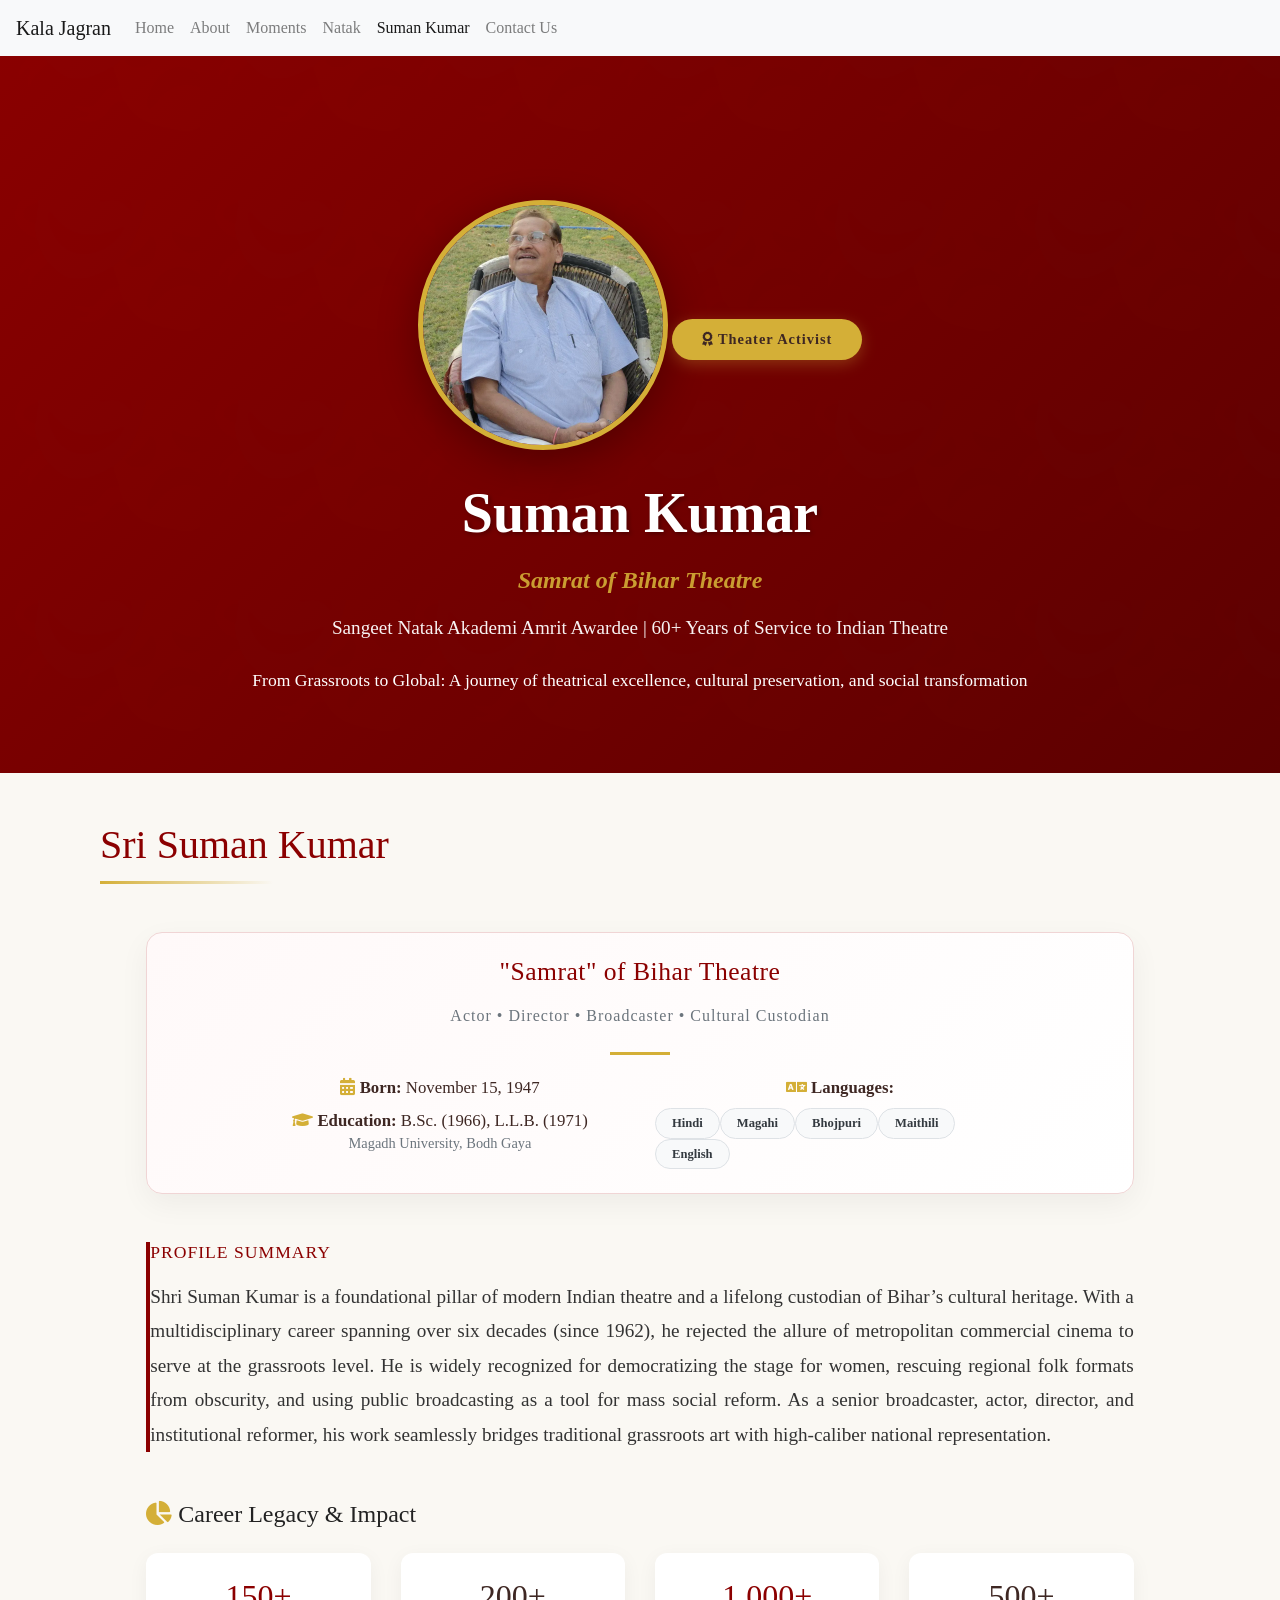
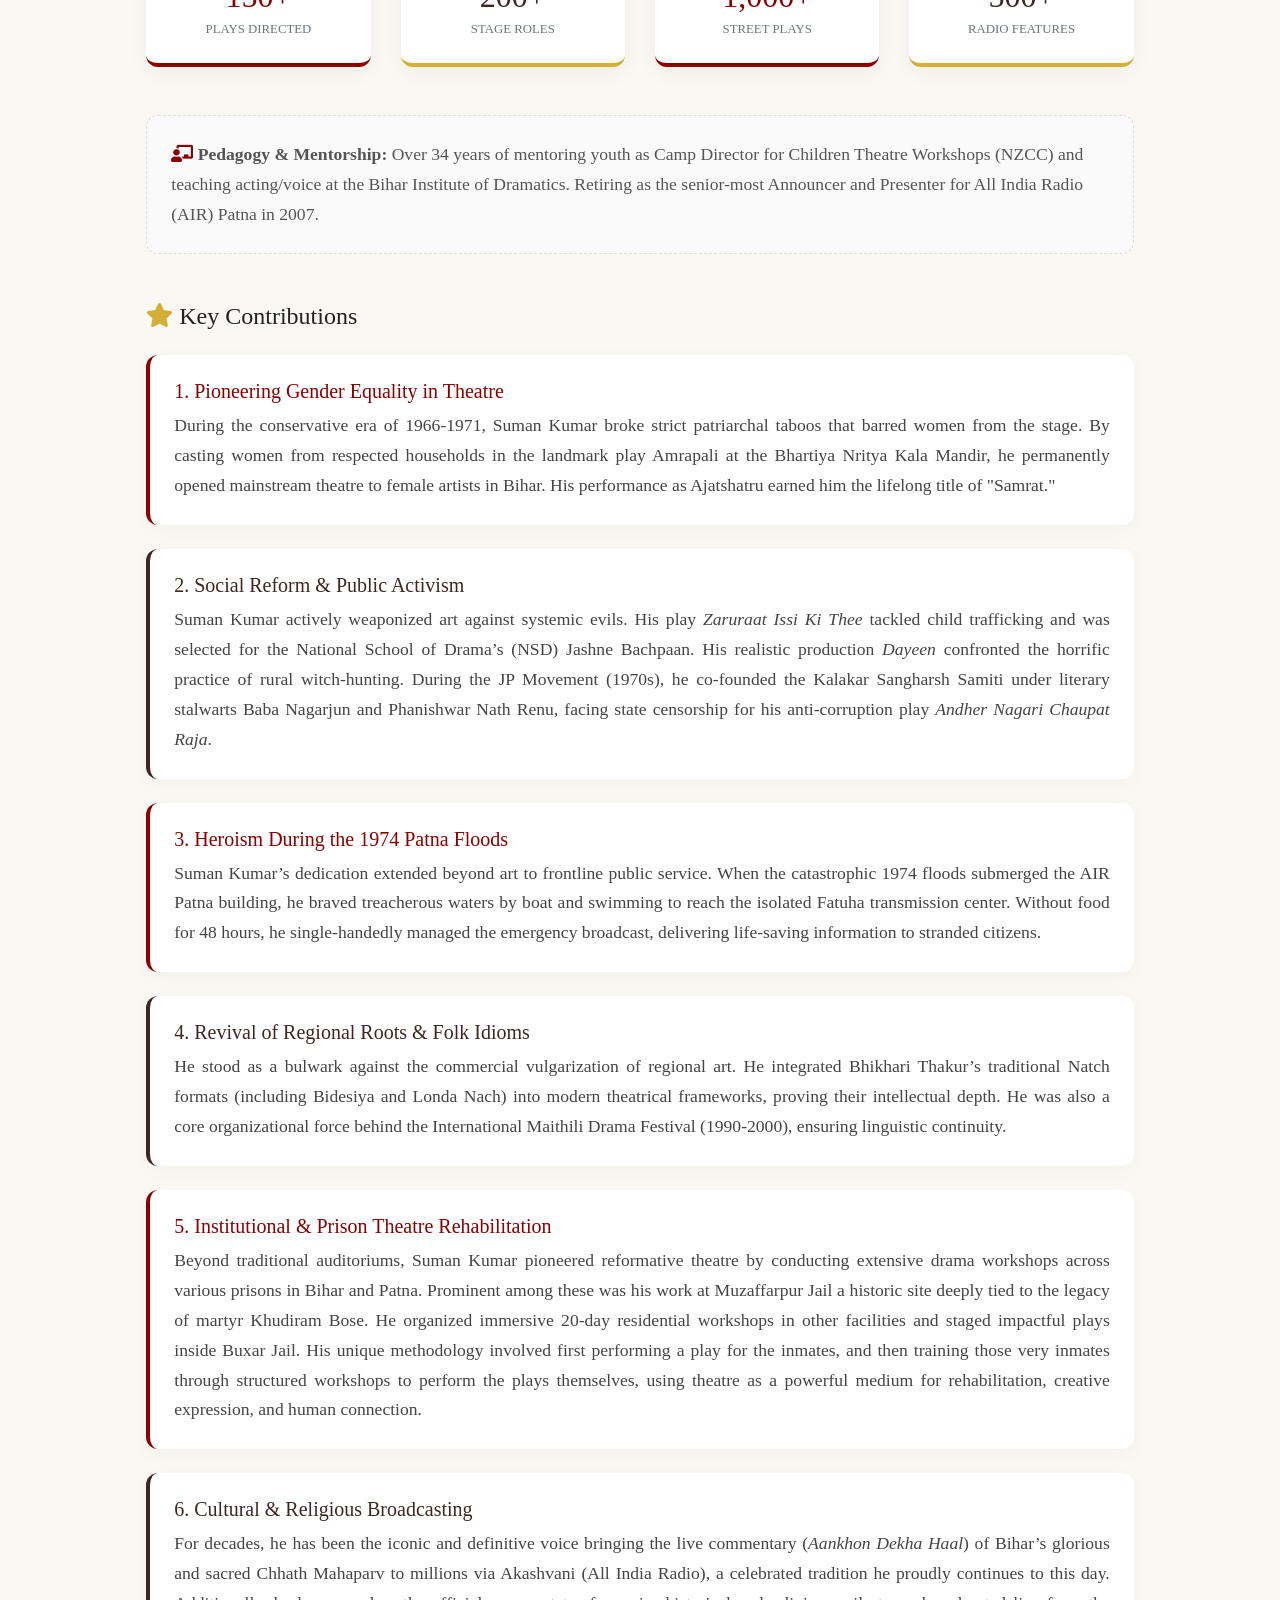
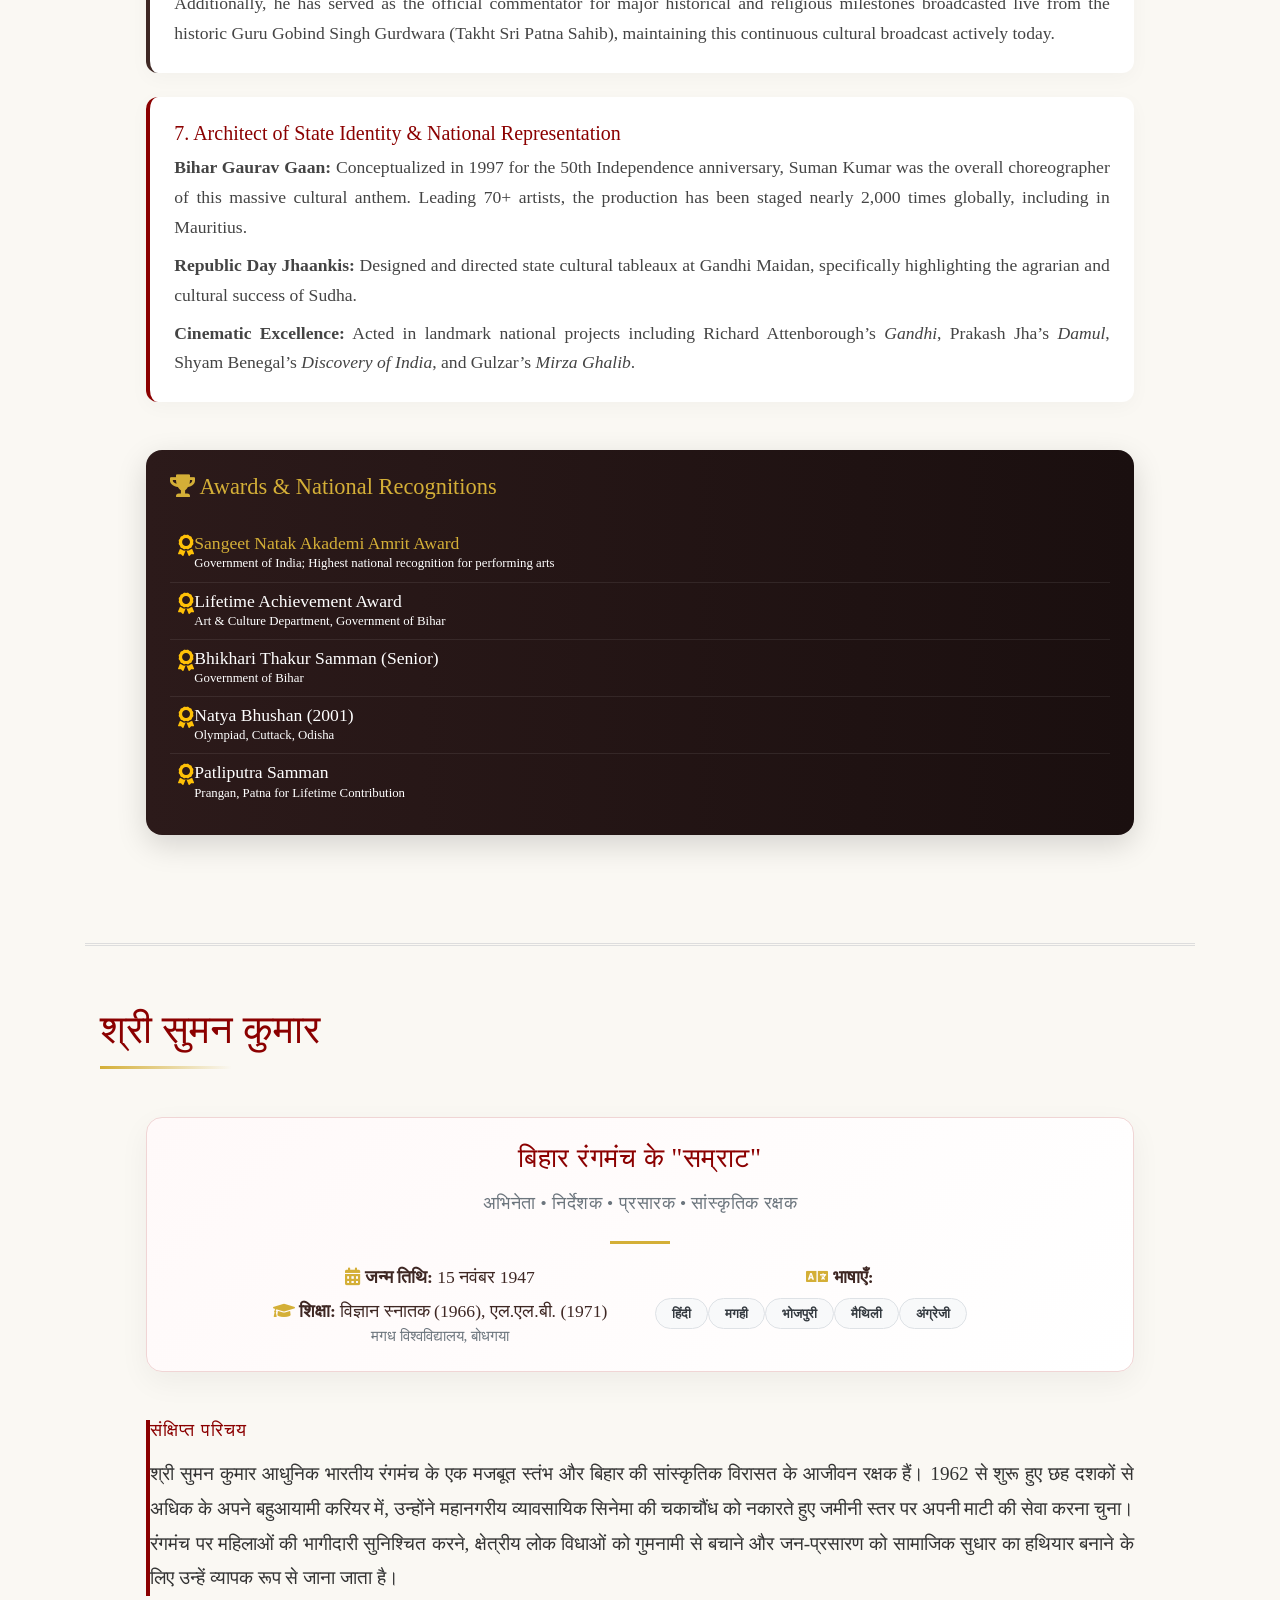
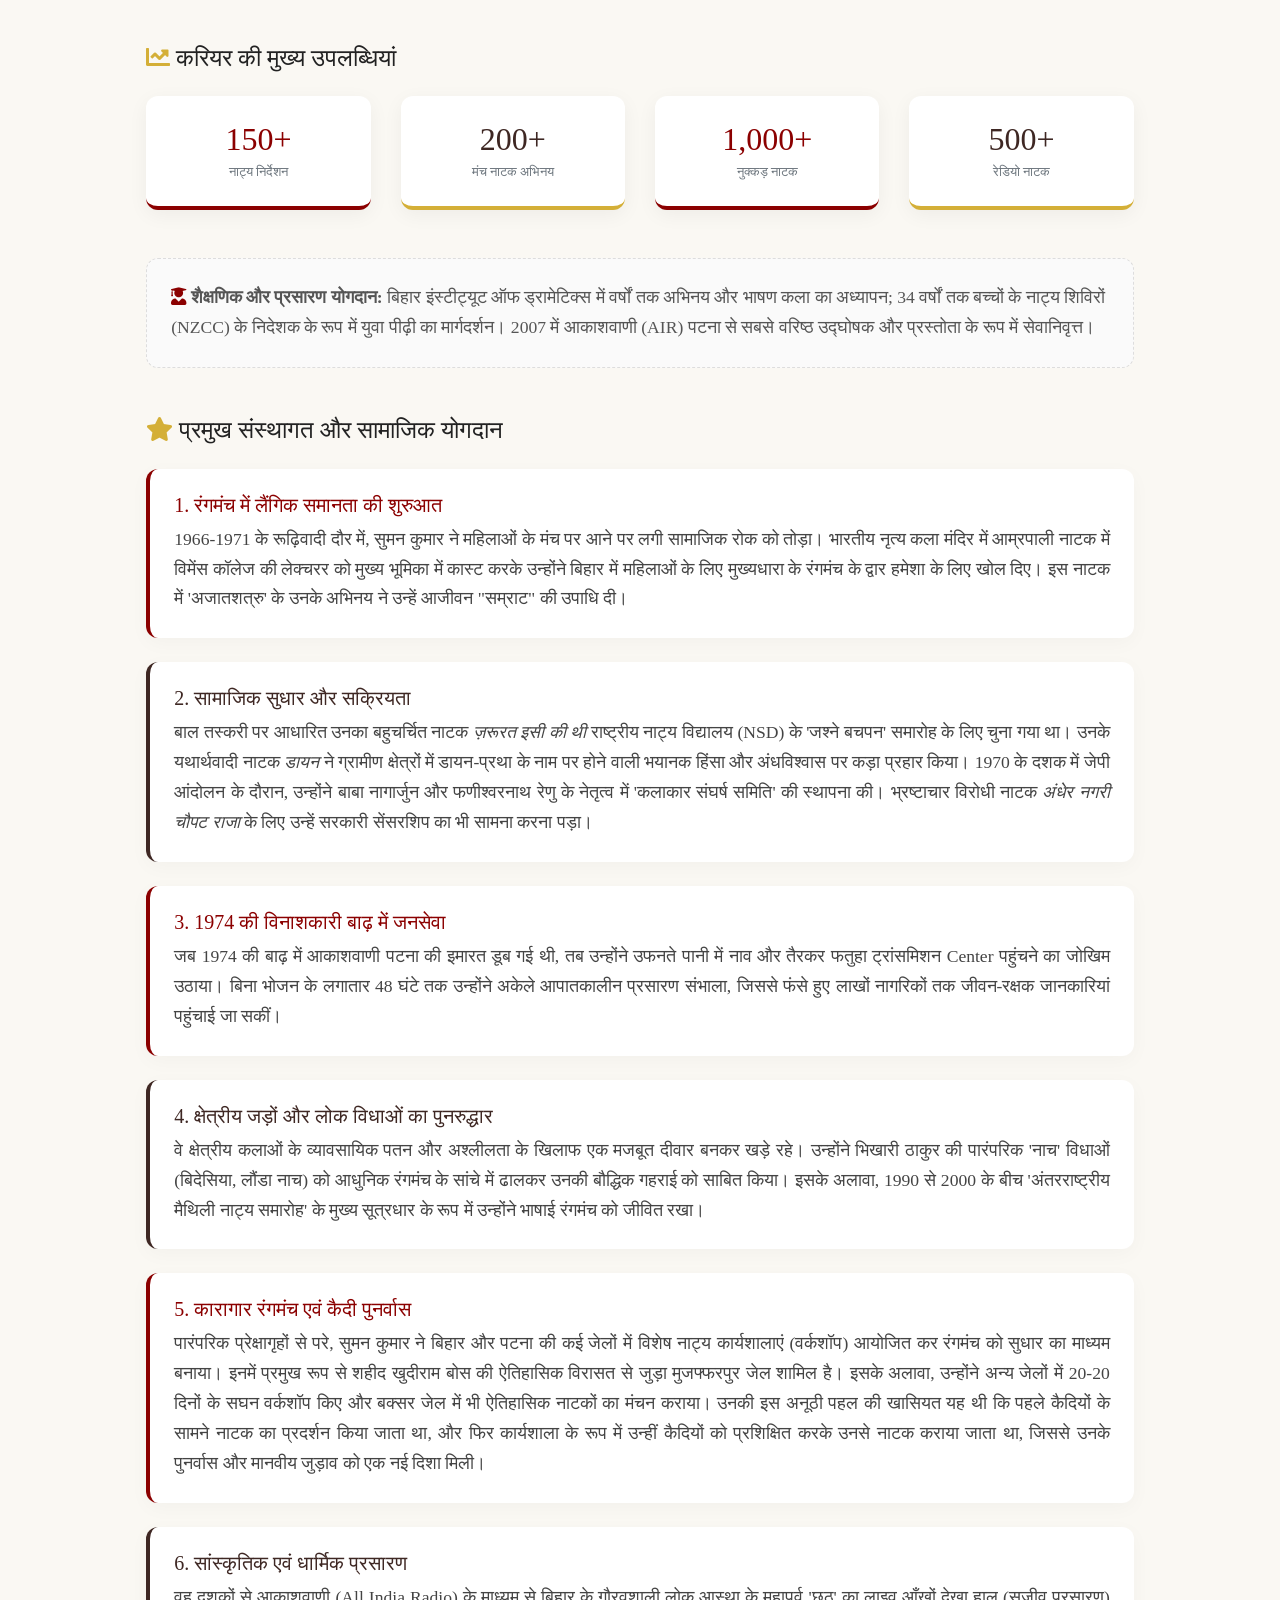
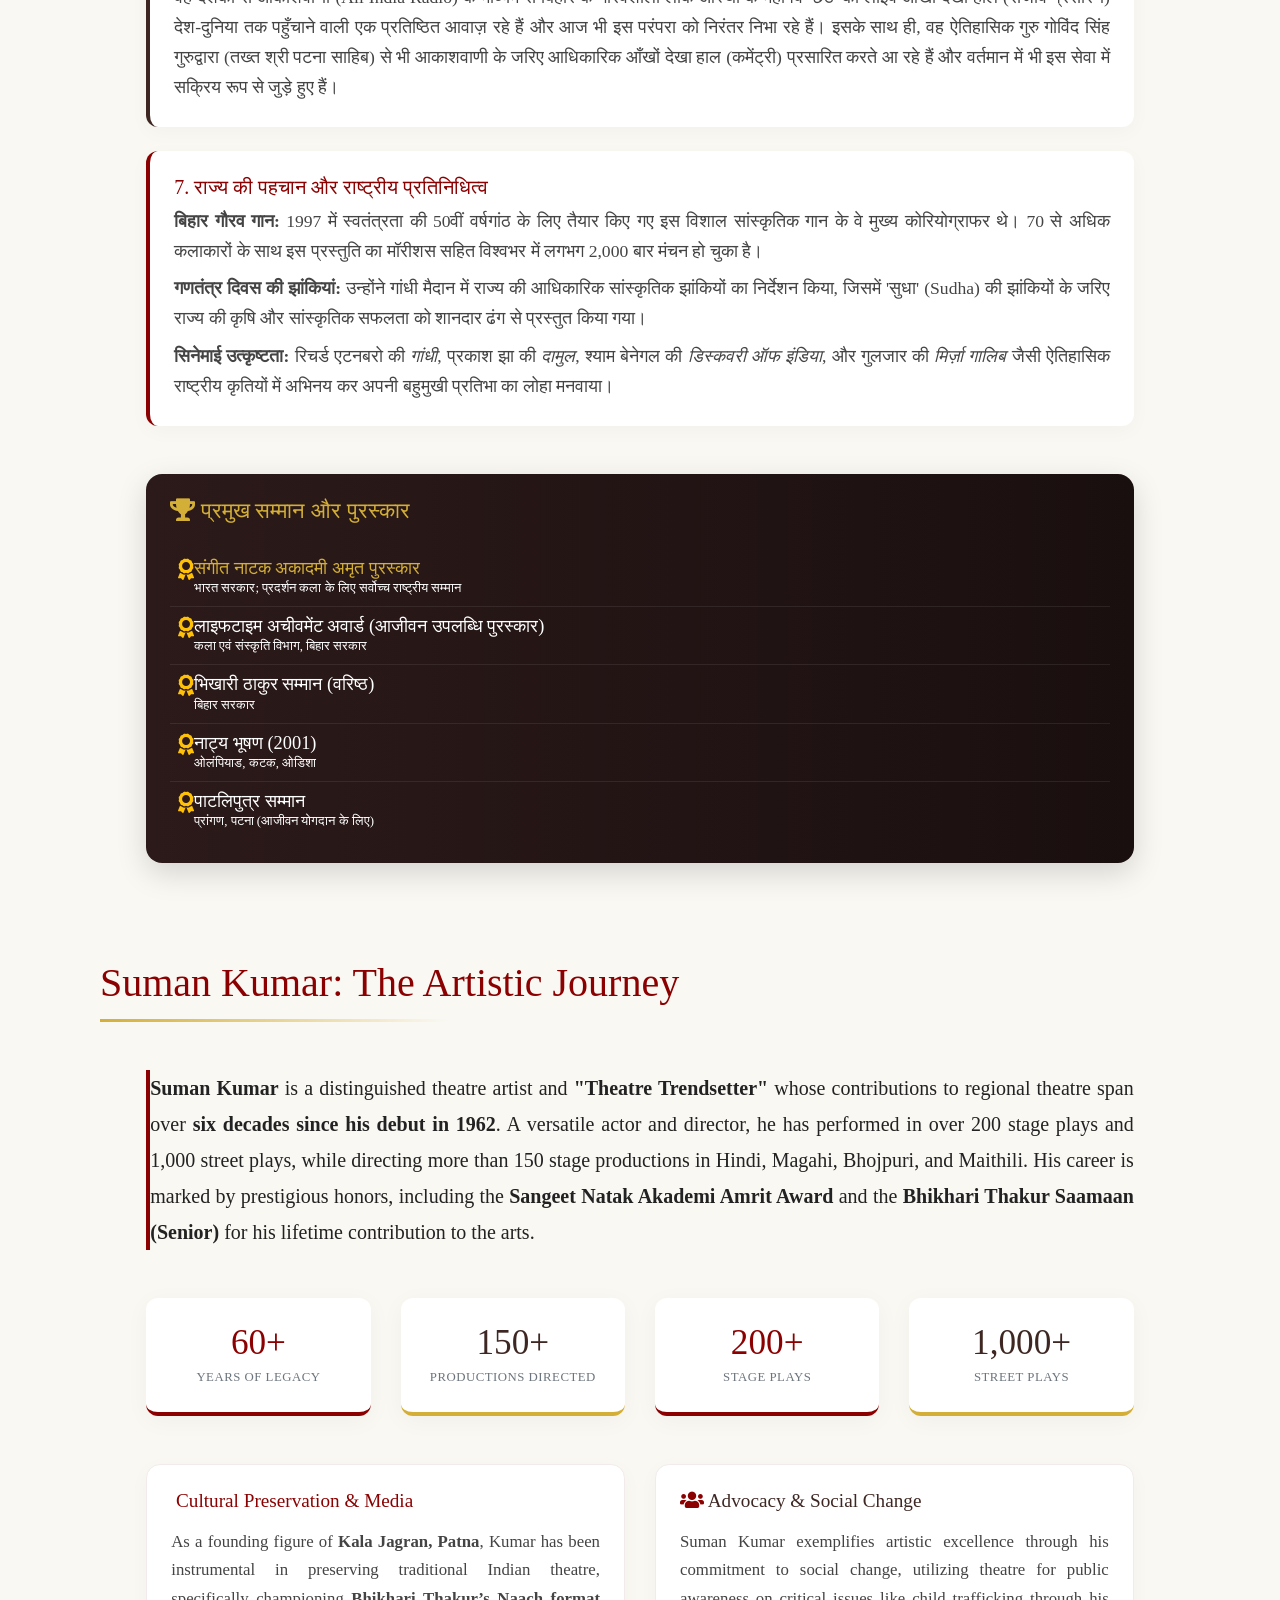
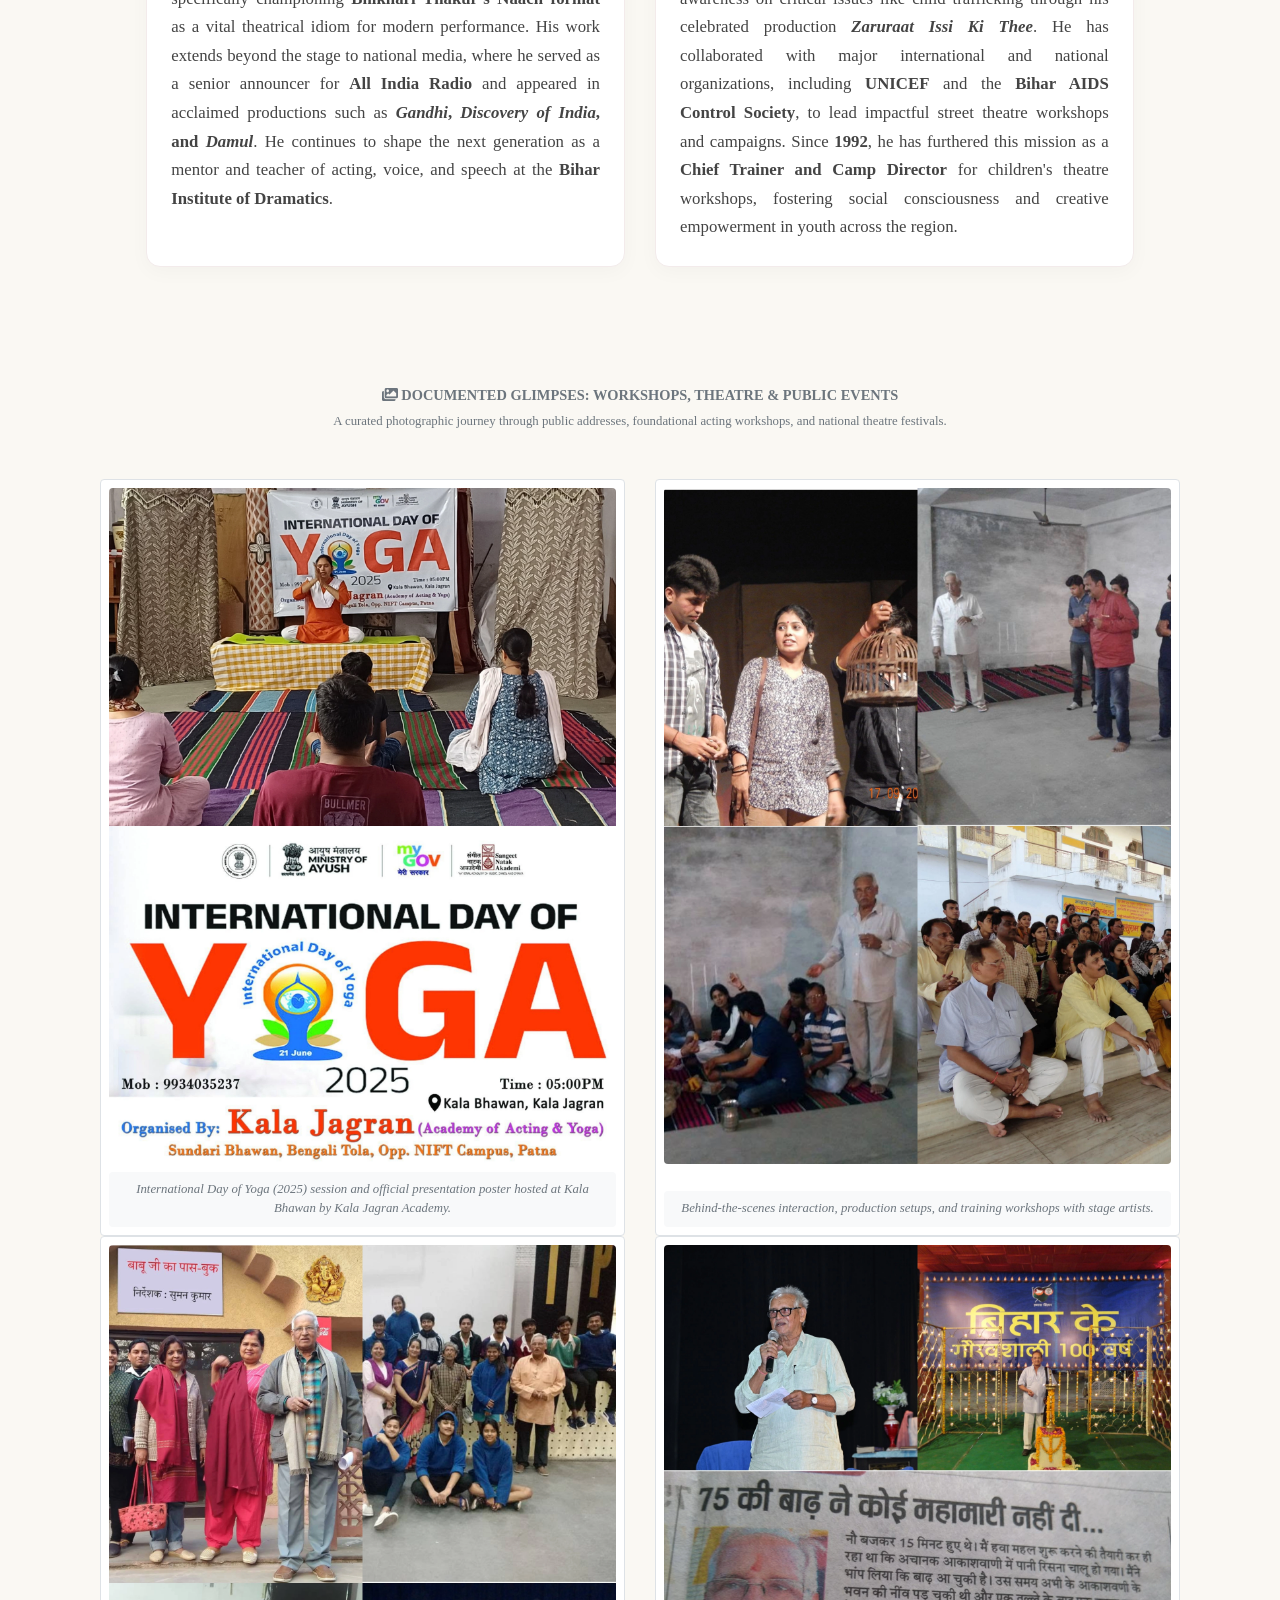
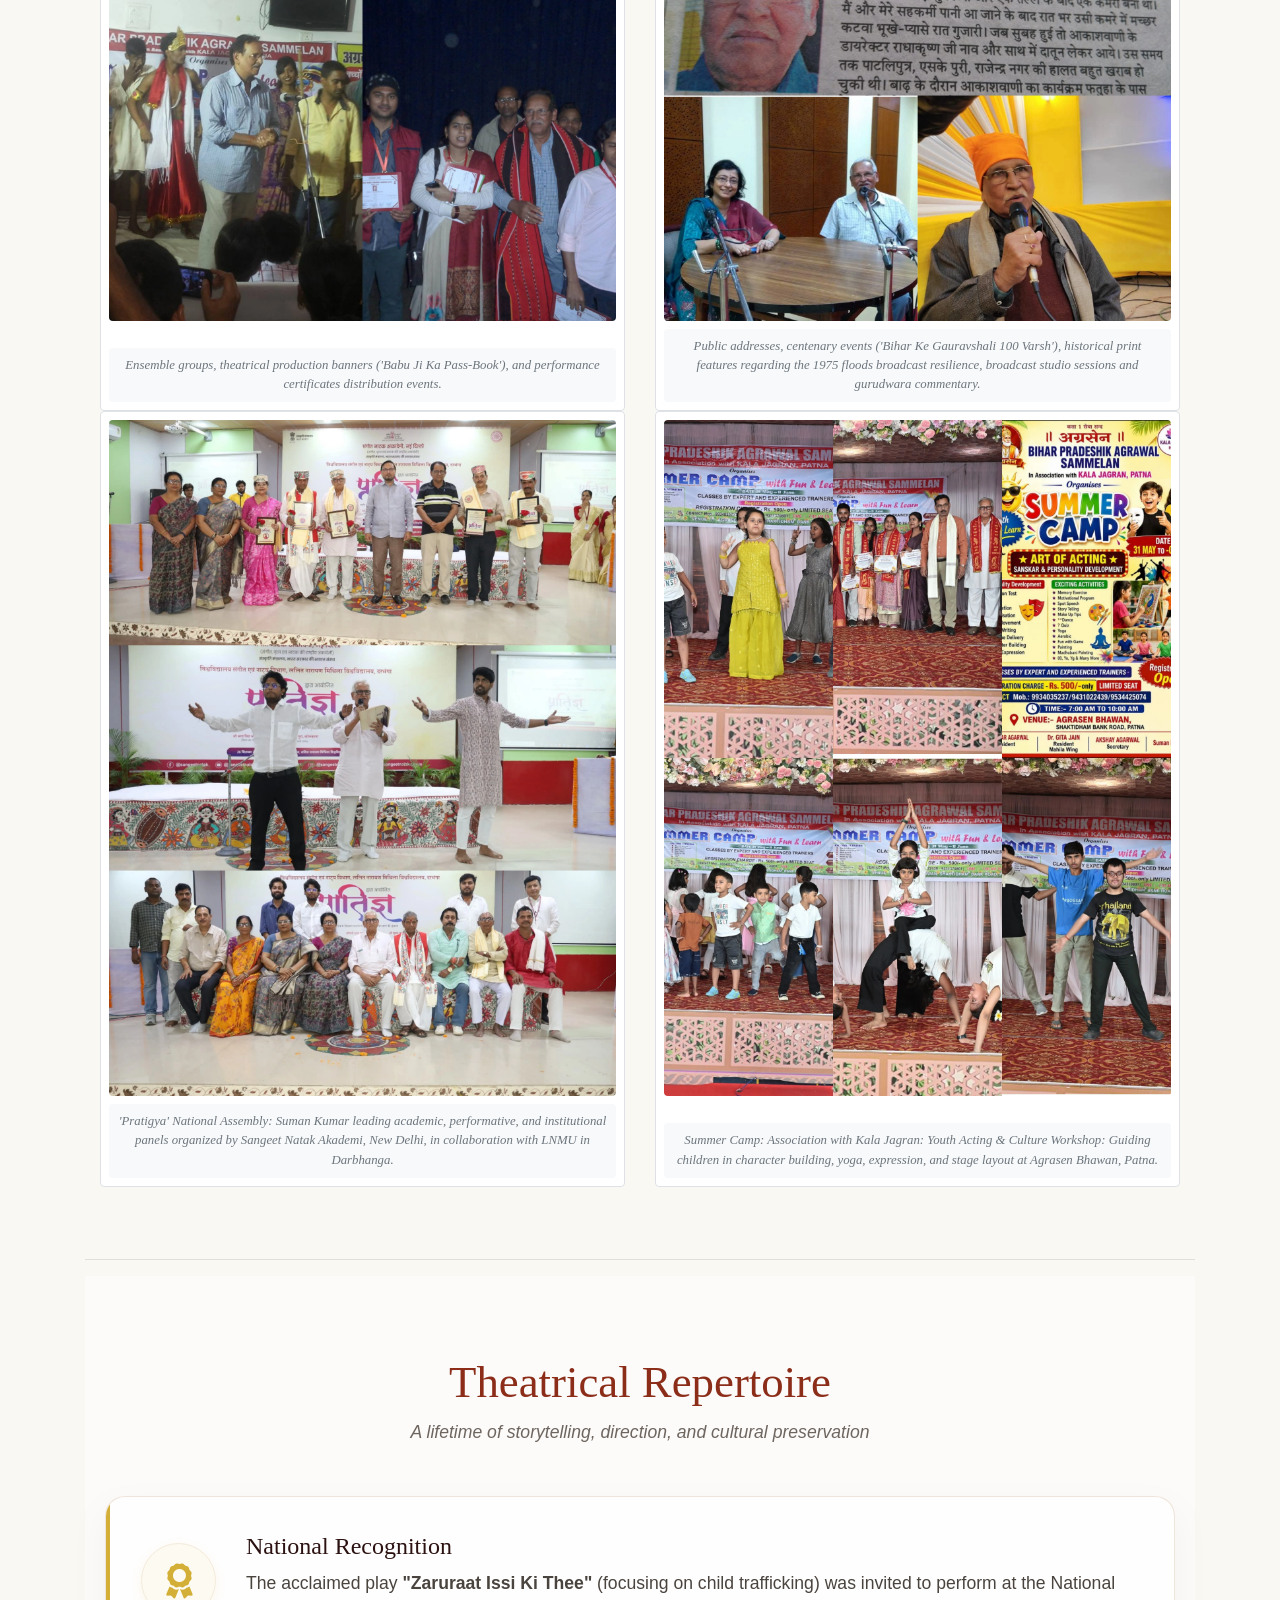
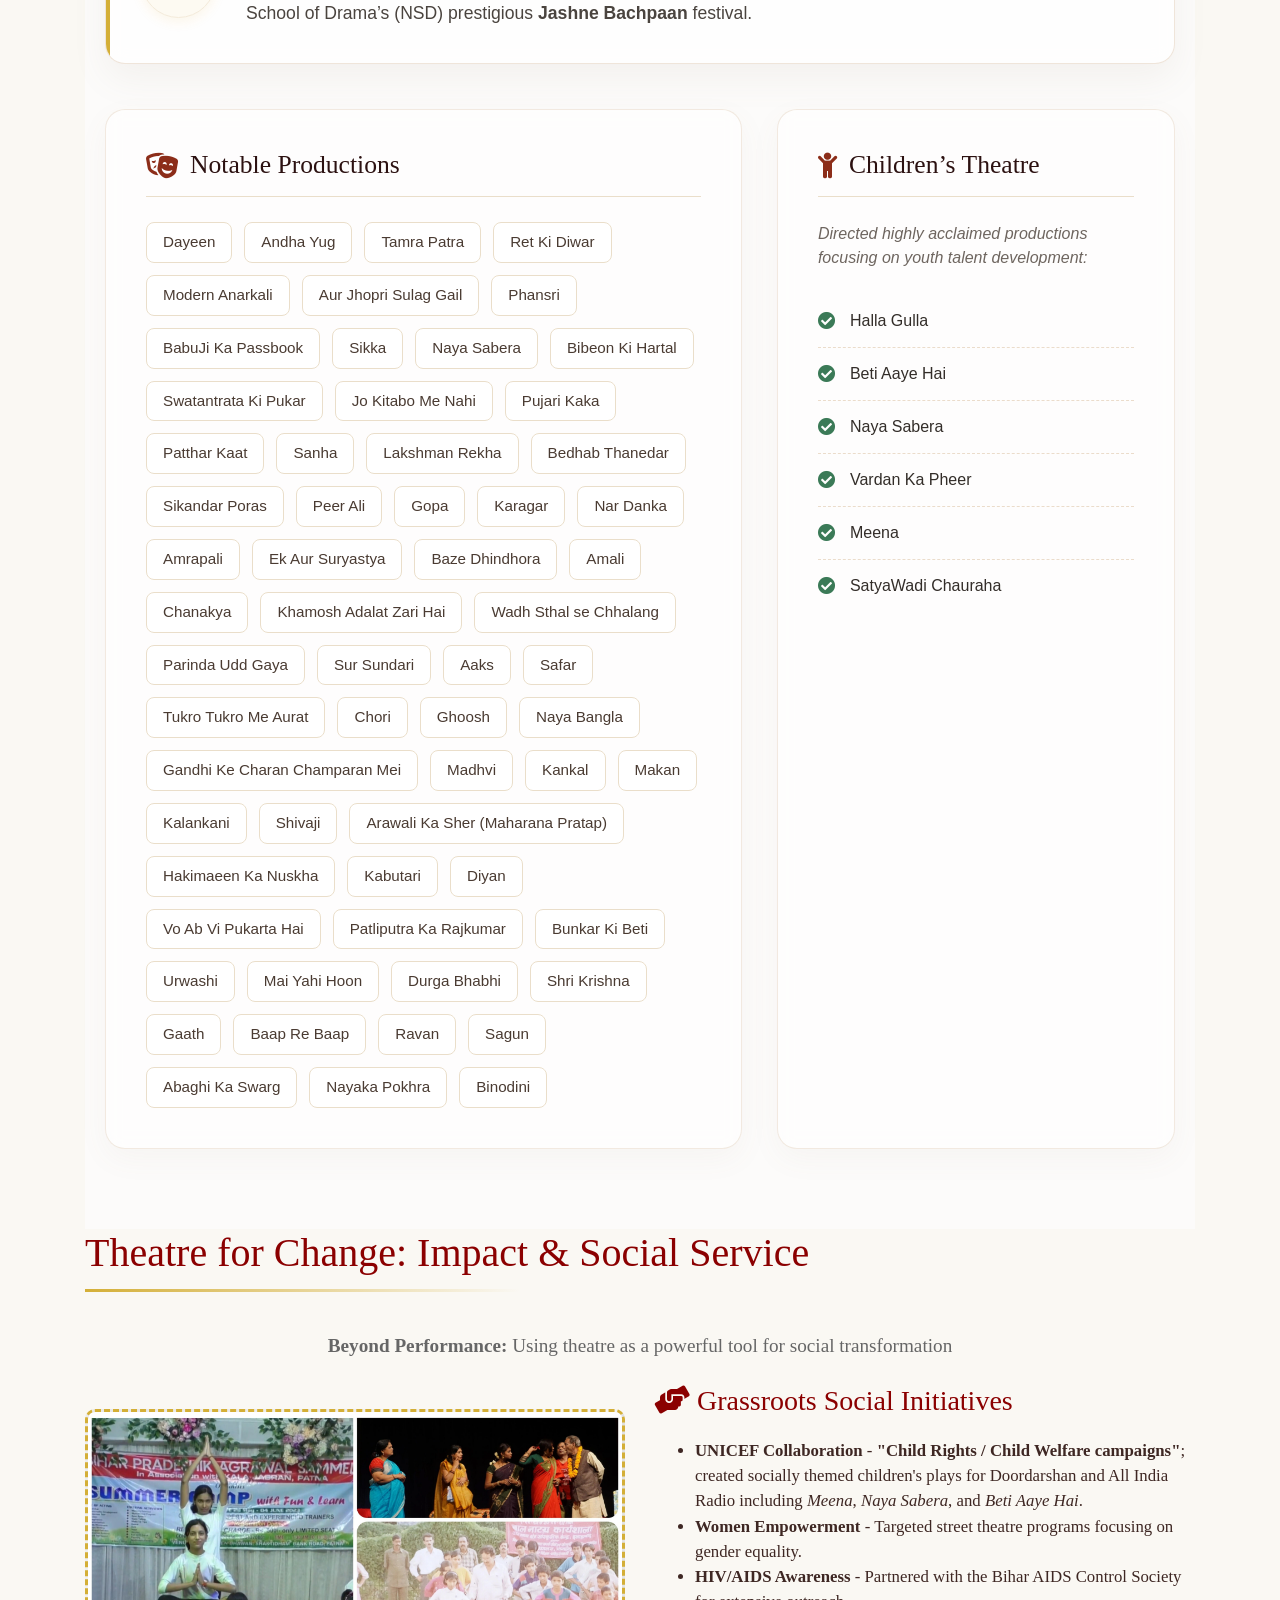
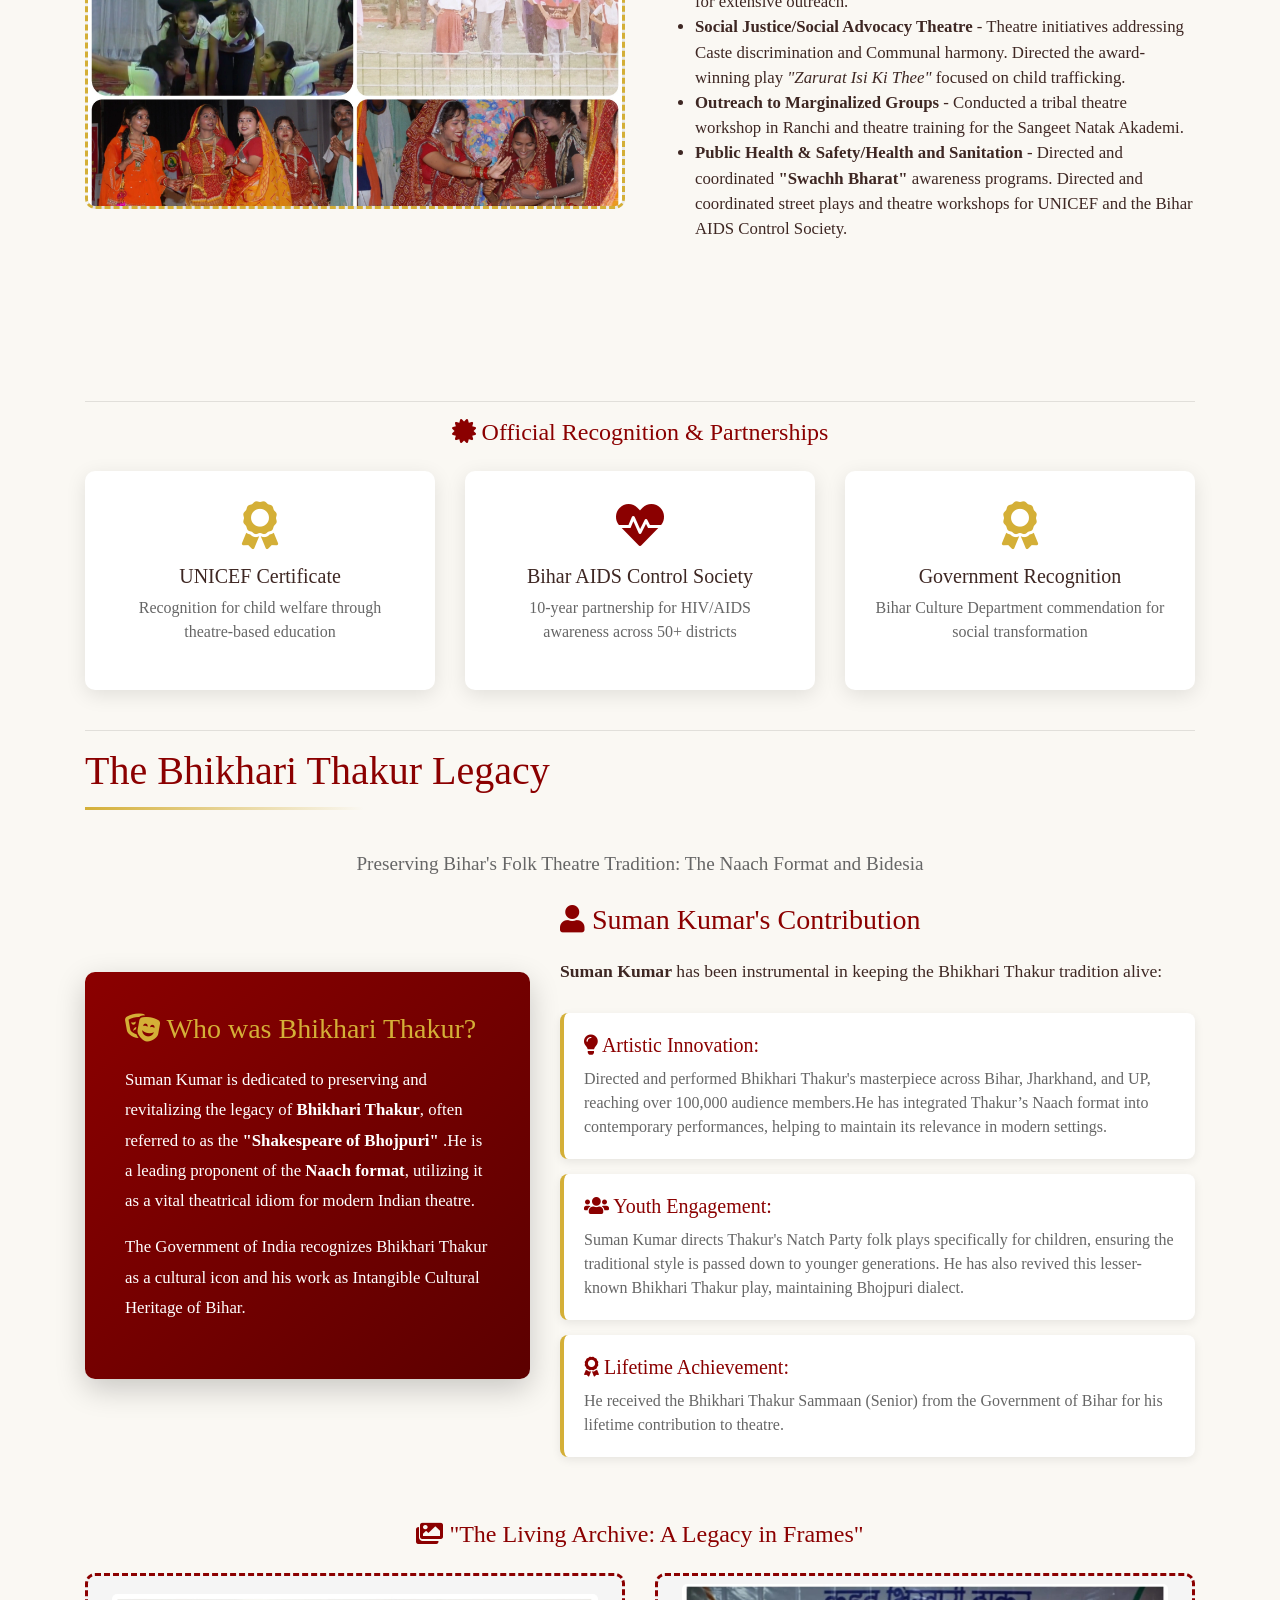
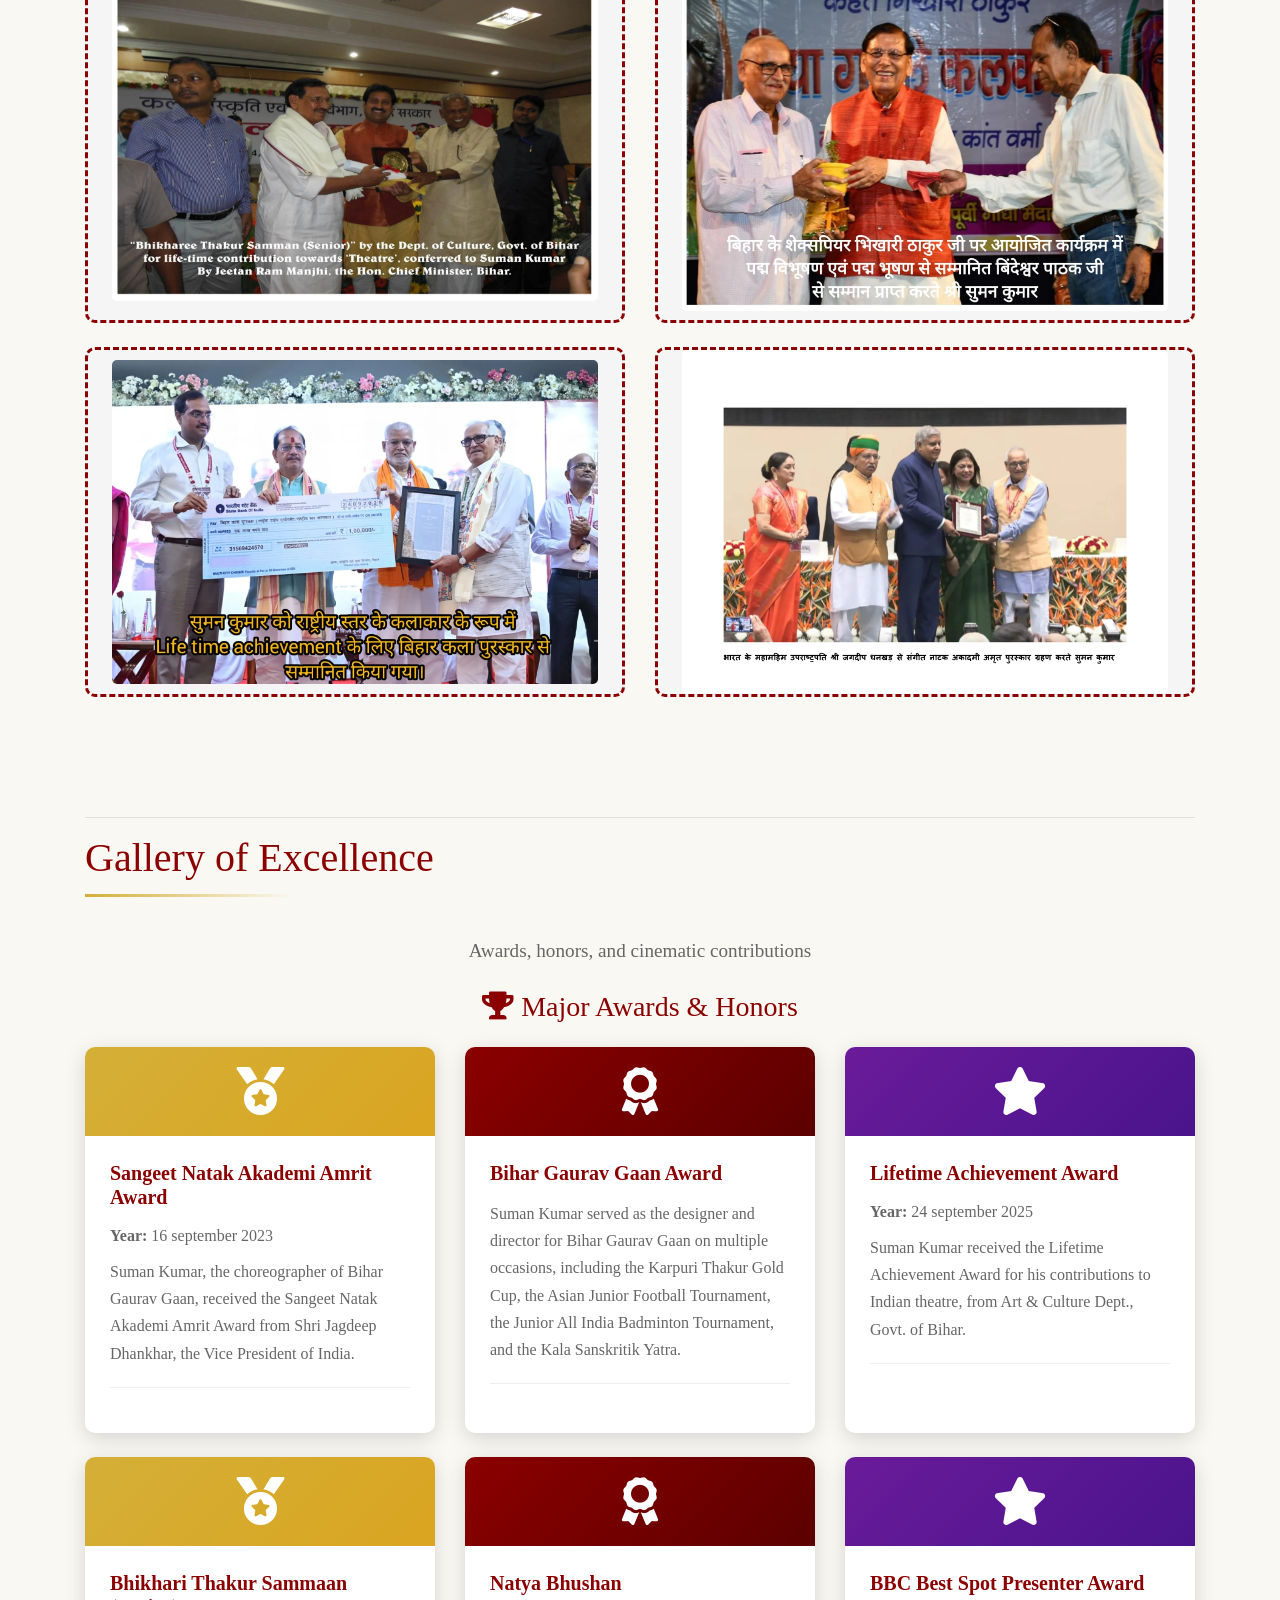
==== commit cab6fc0e: "Update hero background image and suman-kumar page" ====
--- a/suman-kumar.html
+++ b/suman-kumar.html
@@ -65,10 +65,10 @@
       </div>
       <h1 class="hero-title">Suman Kumar</h1>
       <p class="hero-subtitle" style="font-size: 1.5rem; font-weight: 600; color: var(--primary-gold);">
-        The Doyen of Bihar Theatre
+        Samrat of Bihar Theatre
       </p>
       <p class="mt-3" style="font-size: 1.2rem; opacity: 0.95;">
-        Sangeet Natak Akademi Amrit Awardee | 50+ Years of Service to Indian Theatre
+        Sangeet Natak Akademi Amrit Awardee | 60+ Years of Service to Indian Theatre
       </p>
       <p class="mt-4" style="font-size: 1.1rem; max-width: 800px; margin: 0 auto;">
         From Grassroots to Global: A journey of theatrical excellence, cultural preservation, and social
@@ -2440,283 +2440,371 @@
 </section>
       <hr />
 
-      <!-- News Clippings Section -->
+      <!-- News Clippings & Media Coverage Section -->
 <section id="news" class="mb-5 pb-5">
-  <h2 class="section-title text-center">Press Coverage & News Clippings</h2>
-  <p class="text-center mb-4" style="font-size: 1.1rem; color: #666;">
-    Media recognition and coverage over the years
-  </p>
-
-  <div class="news-grid">
-
-    <!-- Card 1: The Magic of Voice & Folk Theatre -->
-    <div class="news-card" style="background: #f5f5f5;">
-      <img src="assets/suman-kumar/news-clippings/FB_IMG_1771338161957.webp" alt="The Magic of Voice: Suman Kumar's Perspective" />
-      <div class="news-card-body">
-        <h5 class="news-title">The Magic of Voice: Suman Kumar's Perspective</h5>
-        <p>
-          <em>Suman Kumar reflects on his journey from a casual announcer in 1970 to a retired veteran, emphasizing that a deep connection to literature and the "inner voice" is vital for the craft. He advocates for the preservation of Bihar's folk theater styles, warning that these cultural treasures will fade unless we protect the village-level traditions and the artists who sustain them.</em>
+  <div class="container">
+    <!-- Section Header -->
+    <div class="text-center mb-5">
+      <h2 class="section-title text-center" style="color: #800000; font-weight: 700; font-family: inherit;">Press Coverage & News Clippings</h2>
+      <p class="text-center mb-4" style="font-size: 1.1rem; color: #666; font-family: inherit;">
+        Media recognition and coverage over the years
+      </p>
+    </div>
+
+    <div class="news-grid">
+
+      <!-- Card 1: The Magic of Voice & Folk Theatre -->
+      <div class="news-card" style="background: #f5f5f5; border-radius: 6px; overflow: hidden; margin-bottom: 24px;">
+        <img src="assets/suman-kumar/news-clippings/FB_IMG_1771338161957.webp" alt="The Magic of Voice: Suman Kumar's Perspective" class="img-fluid w-100" />
+        <div class="news-card-body p-4">
+          <h5 class="news-title" style="color: #800000; font-weight: 600; font-family: inherit;">The Magic of Voice: Suman Kumar's Perspective</h5>
+          <p style="color: #444; font-family: inherit;">
+            <em>Suman Kumar reflects on his journey from a casual announcer in 1970 to a retired veteran, emphasizing that a deep connection to literature and the "inner voice" is vital for the craft. He advocates for the preservation of Bihar's folk theater styles, warning that these cultural treasures will fade unless we protect the village-level traditions and the artists who sustain them.</em>
+          </p>
+        </div>
+      </div>
+
+      <!-- Card 2: Safeguarding the Roots of Rural Culture -->
+      <div class="news-card" style="background: #f5f5f5; border-radius: 6px; overflow: hidden; margin-bottom: 24px;">
+        <img src="assets/suman-kumar/news-clippings/FB_IMG_1771338593537.webp" alt="Safeguarding the Roots of Rural Culture" class="img-fluid w-100" />
+        <div class="news-card-body p-4">
+          <h5 class="news-title" style="color: #800000; font-weight: 600; font-family: inherit;">Safeguarding the Roots of Rural Culture</h5>
+          <p style="color: #444; font-family: inherit;">
+            <em>In this discussion on Bihar's theatrical styles, Suman Kumar argues that "folk" is the fundamental essence of the region’s identity. He stresses that cultural heritage cannot be saved in isolation; rather, the culture will only survive if we actively support village-level artists and promote the rural lifestyle that birthed these traditions.</em>
+          </p>
+        </div>
+      </div>
+
+      <!-- Card 3: Reviving History through Drama -->
+      <div class="news-card" style="background: #f5f5f5; border-radius: 6px; overflow: hidden; margin-bottom: 24px;">
+        <img src="assets/suman-kumar/news-clippings/FB_IMG_1771339160438.webp" alt="Reviving History through Drama" class="img-fluid w-100" />
+        <div class="news-card-body p-4">
+          <div class="news-date mb-2" style="color: #777; font-size: 0.85rem;">
+            <i class="far fa-calendar me-1"></i> February 15, 2015
+          </div>
+          <h5 class="news-title" style="color: #800000; font-weight: 600; font-family: inherit;">Reviving History through Drama: Historical Theatre as a Lesson for the Future</h5>
+          <p style="color: #444; font-family: inherit;">
+            <em>This report covers a historical drama festival at Kalidas Rangalaya featuring the play 'Andha Yug', which was directed by Suman Kumar. Ram Kripal Yadav was also present at the event. The article highlights his role in using theatre as a medium to reflect on history and human nature, ensuring that the mistakes of the past are understood and not repeated by future generations.</em>
+          </p>
+        </div>
+      </div>
+
+      <!-- Card 4: The All India Theatre Festival Launch -->
+      <div class="news-card" style="background: #f5f5f5; border-radius: 6px; overflow: hidden; margin-bottom: 24px;">
+        <img src="assets/kala jagran webp assets/1782543229964.webp" alt="The All India Theatre Festival Launch" class="img-fluid w-100" />
+        <div class="news-card-body p-4">
+          <h5 class="news-title" style="color: #800000; font-weight: 600; font-family: inherit;">The All India Theatre Festival Launch: Bhikari Thakur Samman Laureate: Suman Kumar</h5>
+          <p style="color: #444; font-family: inherit;">
+            <em>Decades of live performances, cultural milestones, and critical breakthroughs come together in this press archive. The press spotlights Suman Kumar's deep institutional impact on the dramatic arts landscape. The feature outlines his journey from establishing pioneering theatre collectives in Bihar to being decorated with the state's esteemed Bhikari Thakur Samman by the Department of Art, Culture & Youth. It underscores his multifaceted legacy as a master actor, a visionary director of national-level workshops, and a lifelong advocate for community and youth theatre.</em>
+          </p>
+        </div>
+      </div>
+
+      <!-- Card 5: Identity of Patna Theatre & Training Legacies -->
+      <div class="news-card" style="background: #f5f5f5; border-radius: 6px; overflow: hidden; margin-bottom: 24px;">
+        <img src="assets/suman-kumar/news-clippings/FB_IMG_1782666740379 (1).webp" alt="Patna Theatre Identity & Legacies" class="img-fluid w-100" />
+        <div class="news-card-body p-4">
+          <h5 class="news-title" style="color: #800000; font-weight: 600; font-family: inherit;">The Lifeline of Patna Theatre: Training Future Artists</h5>
+          <p style="color: #444; font-family: inherit;">
+            <em>A comprehensive feature marking the foundation day of Bihar Art Theatre at Kalidas Rangalaya. Suman Kumar is recognized as a master trainer whose continuous dedication at the Bihar Natyakala Prashikshanalaya expanded student intake from 30 to 60, bringing a wave of female artists into mainstream theatre and preserving its cultural soul.</em>
+          </p>
+        </div>
+      </div>
+
+      <!-- Card 6: Political Space for Artists in the Legislative Council -->
+      <div class="news-card" style="background: #f5f5f5; border-radius: 6px; overflow: hidden; margin-bottom: 24px;">
+        <img src="assets/suman-kumar/news-clippings/FB_IMG_1782665978518.webp" alt="Artists Representation in Governance" class="img-fluid w-100" />
+        <div class="news-card-body p-4">
+          <h5 class="news-title" style="color: #800000; font-weight: 600; font-family: inherit;">Policy & Arts: Bringing Artists back to Legislative Spaces</h5>
+          <p style="color: #444; font-family: inherit;">
+            <em>Suman Kumar addresses a crucial policy gap, noting that before the Emergency, artists routinely held respected positions in the Legislative Council. He boldly asserts that the plight of local art forms will never improve unless seasoned cultural exponents are actively integrated into the government's policymaking machinery.</em>
+          </p>
+        </div>
+      </div>
+
+      <!-- Card 7: Insufficient Financial Aid & Rehearsal Infrastructure -->
+      <div class="news-card" style="background: #f5f5f5; border-radius: 6px; overflow: hidden; margin-bottom: 24px;">
+        <img src="assets/suman-kumar/news-clippings/FB_IMG_1782665916563.webp" alt="Financial Aid for Theatre Groups" class="img-fluid w-100" />
+        <div class="news-card-body p-4">
+          <h5 class="news-title" style="color: #800000; font-weight: 600; font-family: inherit;">Struggling Rehearsals: Suman Kumar on Financial Realities</h5>
+          <p style="color: #444; font-family: inherit;">
+            <em>Reflecting on the 1970s and 80s when teams crowdfunded plays shop-by-shop, Kumar critiques modern state grants as merely survival-level. He highlights the critical shortage of spaces, urging the government to provide dedicated rehearsal setups like the Premchand Rangashala campus to foster authentic experiments.</em>
+          </p>
+        </div>
+      </div>
+
+      <!-- Card 8: 1975 Flood Resilience & Emergency Broadcasting -->
+      <div class="news-card" style="background: #f5f5f5; border-radius: 6px; overflow: hidden; margin-bottom: 24px;">
+        <img src="assets/suman-kumar/news-clippings/FB_IMG_1782665679681.webp" alt="1975 Flood Emergency Broadcast" class="img-fluid w-100" />
+        <div class="news-card-body p-4">
+          <div class="news-date mb-2" style="color: #777; font-size: 0.85rem;">
+            <i class="far fa-calendar me-1"></i> August 28, 1975
+          </div>
+          <h5 class="news-title" style="color: #800000; font-weight: 600; font-family: inherit;">70 Hours of Survival: Managing the 1975 Flood Broadcast</h5>
+          <p style="color: #444; font-family: inherit;">
+            <em>As a former announcer, Suman Kumar shares a gripping firsthand account of the 1975 floods that submerged the AIR Patna building. Stranded hungry and sleepless, his team kept transmissions running for 70 hours from the Fatuha and Jethuli centers, maintaining a critical lifeline of information for panicked citizens.</em>
+          </p>
+        </div>
+      </div>
+
+      <!-- Card 9: Cleanliness Activism & Cultural Responsibility -->
+      <div class="news-card" style="background: #f5f5f5; border-radius: 6px; overflow: hidden; margin-bottom: 24px;">
+        <img src="assets/suman-kumar/news-clippings/FB_IMG_1782665571518.webp" alt="Chhath Cleanliness Campaign" class="img-fluid w-100" />
+        <div class="news-card-body p-4">
+          <h5 class="news-title" style="color: #800000; font-weight: 600; font-family: inherit;">Hindustan Samvad: Cultivating a Culture of Cleanliness</h5>
+          <p style="color: #444; font-family: inherit;">
+            <em>Participating in a prominent public forum ahead of Chhath Mahaparv, Suman Kumar speaks out on social responsibility. He challenges the public to internalize the profound purity and rigorous hygiene practiced during the four days of Chhath into a year-round civic habit, starting straight from individual homes.</em>
+          </p>
+        </div>
+      </div>
+
+      <!-- Card 10: Pure Civic Habit Over Seasonal Disclosures -->
+      <div class="news-card" style="background: #f5f5f5; border-radius: 6px; overflow: hidden; margin-bottom: 24px;">
+        <img src="assets/suman-kumar/news-clippings/FB_IMG_11782665560207.webp" alt="Suman Kumar Civic Commentary" class="img-fluid w-100" />
+        <div class="news-card-body p-4">
+          <h5 class="news-title" style="color: #800000; font-weight: 600; font-family: inherit;">Civic Purity: Beyond Four Days of Festivity</h5>
+          <p style="color: #444; font-family: inherit;">
+            <em>Suman Kumar delivers an impactful commentary questioning public psychology: "Why do we immediately discard the cleanliness habits of Chhath once the festival concludes?" He urges communities to adopt permanent waste reduction and sanitation discipline instead of treating cleanliness as a temporary ritual.</em>
+          </p>
+        </div>
+      </div>
+
+      <!-- Card 11: Founding of Kala Jagran & National Recognitions -->
+      <div class="news-card" style="background: #f5f5f5; border-radius: 6px; overflow: hidden; margin-bottom: 24px;">
+        <img src="assets/suman-kumar/news-clippings/FB_IMG_11782665550741.webp" alt="Kala Jagran & Bhikhari Thakur Award" class="img-fluid w-100" />
+        <div class="news-card-body p-4">
+          <div class="news-date mb-2" style="color: #777; font-size: 0.85rem;">
+            <i class="far fa-calendar me-1"></i> November 18, 2014
+          </div>
+          <h5 class="news-title" style="color: #800000; font-weight: 600; font-family: inherit;">Akhil Bharatiya Natya Mahotsav & Bhikhari Thakur Laurels</h5>
+          <p style="color: #444; font-family: inherit;">
+            <em>A detailed chronicle of the 'Kala Jagran' collective founded by Suman Kumar in 1990 to preserve traditional performance roots. The clipping honors his vast legacy as a cultural pillar and outlines his selection by the Department of Arts, Culture, and Youth for the prestigious state-level Bhikhari Thakur Award.</em>
+          </p>
+        </div>
+      </div>
+
+      <!-- Card 12: Heritage Photography & Modern Bihar Convergence -->
+      <div class="news-card" style="background: #f5f5f5; border-radius: 6px; overflow: hidden; margin-bottom: 24px;">
+        <img src="assets/suman-kumar/news-clippings/FB_IMG_1782666561155 (1).webp" alt="Heritage Photo Exhibition Patna" class="img-fluid w-100" />
+        <div class="news-card-body p-4">
+          <h5 class="news-title" style="color: #800000; font-weight: 600; font-family: inherit;">Capturing Bihar's Pride: Convergence of Heritage & Modernity</h5>
+          <p style="color: #444; font-family: inherit;">
+            <em>Coverage of a prominent photography exhibition curated to connect youth with Bihar's historical glory. Suman Kumar appears alongside dignitaries celebrating visual captures that juxtapose ancient wonders like the Barabar Caves, Dungeshwari Hills, and Mundeshwari Temple with modern marvels like the Rajgir Glass Bridge.</em>
+          </p>
+        </div>
+      </div>
+
+    </div>
+  </div>
+</section>
+
+<hr style="border-top: 1px solid #e0e0e0; margin: 3rem 0;" />
+
+<!-- Documented Glimpse Section (Media Coverage Archive) -->
+<section id="media-coverage-glimpses" class="my-5 py-4">
+  <div class="container">
+    
+    <!-- Section Header -->
+    <div class="text-center mb-5">
+      <h3 class="h4 text-uppercase tracking-wider" style="font-weight: 700; color: #800000; font-family: inherit;">
+        <i class="fas fa-newspaper me-2 text-warning"></i> Documented Glimpse
+      </h3>
+      <p class="text-muted small" style="font-family: inherit;">Retrospective news clippings detailing foundational milestones, broadcast histories, and iconic cultural contributions.</p>
+    </div>
+
+    <!-- Stacked Layout: One complete image per row to maintain full width frames -->
+    <div class="row g-5">
+      
+      <!-- Feature 1: Patna Post Profile -->
+      <div class="col-12">
+        <div class="gallery-item-wrapper bg-white p-3 border rounded shadow-sm">
+          <div class="w-100 mb-3" style="background: #f8f9fa; border-radius: 4px; overflow: hidden;">
+            <img src="assets/suman-kumar/news-clippings/WhatsApp Image 2026-07-03 at 8.42.23 PM (3).webp" 
+                 alt="WhatsApp Image 2026-07-03 at 8.42.23 PM (3).jpeg" 
+                 class="img-fluid w-100" 
+                 style="display: block; height: auto;" />
+          </div>
+          <div class="p-3 text-center text-muted small bg-light rounded border-start border-dark border-3">
+            <h6 class="mb-1 font-weight-bold" style="font-size: 0.95rem; color: #800000; font-family: inherit;">Patna Post "City Icon" Retrospective</h6>
+            <span style="font-size: 0.85rem; font-style: italic; font-family: inherit;">A prominent feature chronicling Suman Kumar's 50-year journey enriching Patna theater, spanning over 500 radio plays and key acting milestones.</span>
+          </div>
+        </div>
+      </div>
+
+      <!-- Feature 2: Akashvani Flood Resilience Memoir -->
+      <div class="col-12">
+        <div class="gallery-item-wrapper bg-white p-3 border rounded shadow-sm">
+          <div class="w-100 mb-3" style="background: #f8f9fa; border-radius: 4px; overflow: hidden;">
+            <img src="assets/suman-kumar/news-clippings/WhatsApp Image 2026-07-03 at 8.42.23 PM (2).webp" 
+                 alt="WhatsApp Image 2026-07-03 at 8.42.23 PM (2).jpeg" 
+                 class="img-fluid w-100" 
+                 style="display: block; height: auto;" />
+          </div>
+          <div class="p-3 text-center text-muted small bg-light rounded border-start border-dark border-3">
+            <h6 class="mb-1 font-weight-bold" style="font-size: 0.95rem; color: #800000; font-family: inherit;">Akashvani Broadcast & Resilience Memoirs</h6>
+            <span style="font-size: 0.85rem; font-style: italic; font-family: inherit;">A detailed media layout illustrating historic live theater broadcasts, studio setups, and the legendary resilience shown during the 1975 floods to keep public transmission alive.</span>
+          </div>
+        </div>
+      </div>
+
+      <!-- Feature 3: Bihar Gaurav Gaan Anthem History -->
+      <div class="col-12">
+        <div class="gallery-item-wrapper bg-white p-3 border rounded shadow-sm">
+          <div class="w-100 mb-3" style="background: #f8f9fa; border-radius: 4px; overflow: hidden;">
+            <img src="assets/suman-kumar/news-clippings/WhatsApp Image 2026-07-03 at 8.42.23 PM (1).webp" 
+                 alt="WhatsApp Image 2026-07-03 at 8.42.23 PM (1).jpeg" 
+                 class="img-fluid w-100" 
+                 style="display: block; height: auto;" />
+          </div>
+          <div class="p-3 text-center text-muted small bg-light rounded border-start border-dark border-3">
+            <h6 class="mb-1 font-weight-bold" style="font-size: 0.95rem; color: #800000; font-family: inherit;">The Genesis of 'Bihar Gaurav Gaan'</h6>
+            <span style="font-size: 0.85rem; font-style: italic; font-family: inherit;">Historical print documentation highlighting Suman Kumar's pioneering role as the original choreographer for the prestigious cultural anthem at Gandhi Maidan in 1997.</span>
+          </div>
+        </div>
+      </div>
+
+      <!-- Feature 4: 1998 Children's Theatre Festival -->
+      <div class="col-12">
+        <div class="gallery-item-wrapper bg-white p-3 border rounded shadow-sm">
+          <div class="w-100 mb-3" style="background: #f8f9fa; border-radius: 4px; overflow: hidden;">
+            <img src="assets/suman-kumar/news-clippings/WhatsApp Image 2026-07-03 at 8.42.23 PM.webp" 
+                 alt="WhatsApp Image 2026-07-03 at 8.42.23 PM.jpeg" 
+                 class="img-fluid w-100" 
+                 style="display: block; height: auto;" />
+          </div>
+          <div class="p-3 text-center text-muted small bg-light rounded border-start border-dark border-3">
+            <h6 class="mb-1 font-weight-bold" style="font-size: 0.95rem; color: #800000; font-family: inherit;">Akashvani Natyotsav: Amplifying Youth Voices (1998)</h6>
+            <span style="font-size: 0.85rem; font-style: italic; font-family: inherit;">Press coverage tracking the Golden Jubilee festival across regional stations, highlighting community awareness plays directed under Suman Kumar's creative supervision.</span>
+          </div>
+        </div>
+      </div>
+
+    </div>
+  </div>
+</section>
+
+<hr style="border-top: 1px solid #e0e0e0; margin: 3rem 0;" />
+
+<!-- Media References & Verified Archives Section -->
+<div id="media-resources" class="news-sources-section mt-5 pt-4">
+  <div class="container">
+    <div class="card border-0" style="background: #f9f9f9; border-radius: 8px;">
+      <div class="card-body p-4">
+        <h4 class="h5 mb-3" style="color: #800000; font-weight: 600; font-family: inherit;">
+          <i class="fas fa-link me-2 text-primary"></i> Verified News Sources & Online Archives
+        </h4>
+        <p class="text-muted small mb-4" style="font-family: inherit;">
+          Explore the original press coverage, feature profiles, and event archives across national and regional media outlets.
         </p>
-      </div>
-    </div>
-
-    <!-- Card 2: Safeguarding the Roots of Rural Culture -->
-    <div class="news-card" style="background: #f5f5f5;">
-      <img src="assets/suman-kumar/news-clippings/FB_IMG_1771338593537.webp" alt="Safeguarding the Roots of Rural Culture" />
-      <div class="news-card-body">
-        <h5 class="news-title">Safeguarding the Roots of Rural Culture</h5>
-        <p>
-          <em>In this discussion on Bihar's theatrical styles, Suman Kumar argues that "folk" is the fundamental essence of the region’s identity. He stresses that cultural heritage cannot be saved in isolation; rather, the culture will only survive if we actively support village-level artists and promote the rural lifestyle that birthed these traditions.</em>
-        </p>
-      </div>
-    </div>
-
-    <!-- Card 3: Reviving History through Drama -->
-    <div class="news-card" style="background: #f5f5f5;">
-      <img src="assets/suman-kumar/news-clippings/FB_IMG_1771339160438.webp" alt="Reviving History through Drama" />
-      <div class="news-card-body">
-        <div class="news-date">
-          <i class="far fa-calendar"></i> February 15, 2015
-        </div>
-        <h5 class="news-title">Reviving History through Drama: Historical Theatre as a Lesson for the Future</h5>
-        <p>
-          <em>This report covers a historical drama festival at Kalidas Rangalaya featuring the play 'Andha Yug', which was directed by Suman Kumar. Ram Kripal Yadav was also present at the event. The article highlights his role in using theatre as a medium to reflect on history and human nature, ensuring that the mistakes of the past are understood and not repeated by future generations.</em>
-        </p>
-      </div>
-    </div>
-
-    <!-- Card 4: The All India Theatre Festival Launch -->
-    <div class="news-card" style="background: #f5f5f5;">
-      <img src="assets/kala jagran webp assets/1782543229964.webp" alt="The All India Theatre Festival Launch" />
-      <div class="news-card-body">
-        <h5 class="news-title">The All India Theatre Festival Launch: Bhikari Thakur Samman Laureate: Suman Kumar</h5>
-        <p>
-          <em>Decades of live performances, cultural milestones, and critical breakthroughs come together in this press archive. The press spotlights Suman Kumar's deep institutional impact on the dramatic arts landscape. The feature outlines his journey from establishing pioneering theatre collectives in Bihar to being decorated with the state's esteemed Bhikari Thakur Samman by the Department of Art, Culture & Youth. It underscores his multifaceted legacy as a master actor, a visionary director of national-level workshops, and a lifelong advocate for community and youth theatre.</em>
-        </p>
-      </div>
-    </div>
-
-    <!-- Card 5: Identity of Patna Theatre & Training Legacies -->
-    <div class="news-card" style="background: #f5f5f5;">
-      <img src="assets/suman-kumar/news-clippings/FB_IMG_1782666740379 (1).webp" alt="Patna Theatre Identity & Legacies" />
-      <div class="news-card-body">
-        <h5 class="news-title">The Lifeline of Patna Theatre: Training Future Artists</h5>
-        <p>
-          <em>A comprehensive feature marking the foundation day of Bihar Art Theatre at Kalidas Rangalaya. Suman Kumar is recognized as a master trainer whose continuous dedication at the Bihar Natyakala Prashikshanalaya expanded student intake from 30 to 60, bringing a wave of female artists into mainstream theatre and preserving its cultural soul.</em>
-        </p>
-      </div>
-    </div>
-
-    <!-- Card 6: Political Space for Artists in the Legislative Council -->
-    <div class="news-card" style="background: #f5f5f5;">
-      <img src="assets/suman-kumar/news-clippings/FB_IMG_1782665978518.webp" alt="Artists Representation in Governance" />
-      <div class="news-card-body">
-        <h5 class="news-title">Policy & Arts: Bringing Artists back to Legislative Spaces</h5>
-        <p>
-          <em>Suman Kumar addresses a crucial policy gap, noting that before the Emergency, artists routinely held respected positions in the Legislative Council. He boldly asserts that the plight of local art forms will never improve unless seasoned cultural exponents are actively integrated into the government's policymaking machinery.</em>
-        </p>
-      </div>
-    </div>
-
-    <!-- Card 7: Insufficient Financial Aid & Rehearsal Infrastructure -->
-    <div class="news-card" style="background: #f5f5f5;">
-      <img src="assets/suman-kumar/news-clippings/FB_IMG_1782665916563.webp" alt="Financial Aid for Theatre Groups" />
-      <div class="news-card-body">
-        <h5 class="news-title">Struggling Rehearsals: Suman Kumar on Financial Realities</h5>
-        <p>
-          <em>Reflecting on the 1970s and 80s when teams crowdfunded plays shop-by-shop, Kumar critiques modern state grants as merely survival-level. He highlights the critical shortage of spaces, urging the government to provide dedicated rehearsal setups like the Premchand Rangashala campus to foster authentic experiments.</em>
-        </p>
-      </div>
-    </div>
-
-    <!-- Card 8: 1975 Flood Resilience & Emergency Broadcasting -->
-    <div class="news-card" style="background: #f5f5f5;">
-      <img src="assets/suman-kumar/news-clippings/FB_IMG_1782665679681.webp" alt="1975 Flood Emergency Broadcast" />
-      <div class="news-card-body">
-        <div class="news-date">
-          <i class="far fa-calendar"></i> August 28, 1975
-        </div>
-        <h5 class="news-title">70 Hours of Survival: Managing the 1975 Flood Broadcast</h5>
-        <p>
-          <em>As a former announcer, Suman Kumar shares a gripping firsthand account of the 1975 floods that submerged the AIR Patna building. Stranded hungry and sleepless, his team kept transmissions running for 70 hours from the Fatuha and Jethuli centers, maintaining a critical lifeline of information for panicked citizens.</em>
-        </p>
-      </div>
-    </div>
-
-    <!-- Card 9: Cleanliness Activism & Cultural Responsibility -->
-    <div class="news-card" style="background: #f5f5f5;">
-      <img src="assets/suman-kumar/news-clippings/FB_IMG_1782665571518.webp" alt="Chhath Cleanliness Campaign" />
-      <div class="news-card-body">
-        <h5 class="news-title">Hindustan Samvad: Cultivating a Culture of Cleanliness</h5>
-        <p>
-          <em>Participating in a prominent public forum ahead of Chhath Mahaparv, Suman Kumar speaks out on social responsibility. He challenges the public to internalize the profound purity and rigorous hygiene practiced during the four days of Chhath into a year-round civic habit, starting straight from individual homes.</em>
-        </p>
-      </div>
-    </div>
-
-    <!-- Card 10: Pure Civic Habit Over Seasonal Disclosures -->
-    <div class="news-card" style="background: #f5f5f5;">
-      <img src="assets/suman-kumar/news-clippings/FB_IMG_11782665560207.webp" alt="Suman Kumar Civic Commentary" />
-      <div class="news-card-body">
-        <h5 class="news-title">Civic Purity: Beyond Four Days of Festivity</h5>
-        <p>
-          <em>Suman Kumar delivers an impactful commentary questioning public psychology: "Why do we immediately discard the cleanliness habits of Chhath once the festival concludes?" He urges communities to adopt permanent waste reduction and sanitation discipline instead of treating cleanliness as a temporary ritual.</em>
-        </p>
-      </div>
-    </div>
-
-    <!-- Card 11: Founding of Kala Jagran & National Recognitions -->
-    <div class="news-card" style="background: #f5f5f5;">
-      <img src="assets/suman-kumar/news-clippings/FB_IMG_11782665550741.webp" alt="Kala Jagran & Bhikhari Thakur Award" />
-      <div class="news-card-body">
-        <div class="news-date">
-          <i class="far fa-calendar"></i> November 18, 2014
-        </div>
-        <h5 class="news-title">Akhil Bharatiya Natya Mahotsav & Bhikhari Thakur Laurels</h5>
-        <p>
-          <em>A detailed chronicle of the 'Kala Jagran' collective founded by Suman Kumar in 1990 to preserve traditional performance roots. The clipping honors his vast legacy as a cultural pillar and outlines his selection by the Department of Arts, Culture, and Youth for the prestigious state-level Bhikhari Thakur Award.</em>
-        </p>
-      </div>
-    </div>
-
-    <!-- Card 12: Heritage Photography & Modern Bihar Convergence -->
-    <div class="news-card" style="background: #f5f5f5;">
-      <img src="assets/suman-kumar/news-clippings/FB_IMG_1782666561155 (1).webp" alt="Heritage Photo Exhibition Patna" />
-      <div class="news-card-body">
-        <h5 class="news-title">Capturing Bihar's Pride: Convergence of Heritage & Modernity</h5>
-        <p>
-          <em>Coverage of a prominent photography exhibition curated to connect youth with Bihar's historical glory. Suman Kumar appears alongside dignitaries celebrating visual captures that juxtapose ancient wonders like the Barabar Caves, Dungeshwari Hills, and Mundeshwari Temple with modern marvels like the Rajgir Glass Bridge.</em>
-        </p>
-      </div>
-    </div>
-
-  </div>
-</section>
-
-<hr />
-
-<!-- Media References & Sources Links Section -->
-<div class="news-sources-section mt-5 pt-4">
-  <div class="card border-0" style="background: #f9f9f9; border-radius: 8px;">
-    <div class="card-body p-4">
-      <h4 class="h5 mb-3" style="color: #333; font-weight: 600;">
-        <i class="fas fa-link me-2 text-primary"></i> Verified News Sources & Online Archives
-      </h4>
-      <p class="text-muted small mb-4">
-        Explore the original press coverage, feature profiles, and event archives across national and regional media outlets.
-      </p>
-
-      <div class="row g-4">
-        <!-- Column 1: Dainik Jagran Coverage -->
-        <div class="col-md-6 col-lg-4">
-          <h6 class="text-uppercase tracking-wider font-weight-bold mb-3" style="font-size: 0.85rem; color: #888;">
-            <i class="far fa-newspaper me-2"></i> Dainik Jagran Reports
-          </h6>
-          <ul class="list-unstyled small mb-0">
-            <li class="mb-2">
-              <a href="https://www.jagran.com/bihar/patna-city-sangeet-natak-akademi-award-to-bihar-hrishikesh-sulabh-ranjana-sudeepa-suman-and-ganesh-23228256.html" target="_blank" class="text-decoration-none text-secondary">
-                <i class="fas fa-external-link-alt me-1 text-muted" style="font-size: 0.75rem;"></i> Sangeet Natak Akademi Recognition
-              </a>
-            </li>
-            <li class="mb-2">
-              <a href="https://www.jagran.com/bihar/patna-city-world-theater-day-the-journey-from-patna-to-pre-independence-just-changed-characters-20145860.html" target="_blank" class="text-decoration-none text-secondary">
-                <i class="fas fa-external-link-alt me-1 text-muted" style="font-size: 0.75rem;"></i> World Theater Day Feature
-              </a>
-            </li>
-
-            <li class="mb-2">
-              <a href="https://www.jagran.com/bihar/patna-city-artists-performing-a-play-named-hai-mera-dil-18765120.html" target="_blank" class="text-decoration-none text-secondary">
-                <i class="fas fa-external-link-alt me-1 text-muted" style="font-size: 0.75rem;"></i> Production Focus: 'Hai Mera Dil'
-              </a>
-            </li>
-            <li class="mb-2">
-              <a href="https://www.jagran.com/bihar/patna-city-nur-jahan-defeated-enemies-with-his-intelligence-20086452.html" target="_blank" class="text-decoration-none text-secondary">
-                <i class="fas fa-external-link-alt me-1 text-muted" style="font-size: 0.75rem;"></i> Historical Plays & Narratives
-              </a>
-            </li>
-            
-            <li class="mb-2">
-              <a href="https://www.jagran.com/bihar/patna-city-patna-summer-camps-kids-learn-40-creative-skills-and-ai-40260835.html" target="_blank" class="text-decoration-none text-secondary">
-                <i class="fas fa-external-link-alt me-1 text-muted" style="font-size: 0.75rem;"></i> Youth Creative Skills & Media Camps
-              </a>
-            </li>
-            <li class="mb-2">
-              <a href="https://www.jagran.com/bihar/patna-city-children-painting-pictures-on-summer-cam-16080358.html" target="_blank" class="text-decoration-none text-secondary">
-                <i class="fas fa-external-link-alt me-1 text-muted" style="font-size: 0.75rem;"></i> Arts & Education Summer Sessions
-              </a>
-            </li>
-            <li>
-              <a href="https://www.jagran.com/bihar/patna-city-9715681.html" target="_blank" class="text-decoration-none text-secondary">
-                <i class="fas fa-external-link-alt me-1 text-muted" style="font-size: 0.75rem;"></i> Jagran Patna Archive 9715681
-              </a>
-            </li>
-          </ul>
-        </div>
-
-        <!-- Column 2: Live Hindustan Coverage -->
-        <div class="col-md-6 col-lg-4">
-          <h6 class="text-uppercase tracking-wider font-weight-bold mb-3" style="font-size: 0.85rem; color: #888;">
-            <i class="far fa-newspaper me-2"></i> Live Hindustan Reports
-          </h6>
-          <ul class="list-unstyled small mb-0">
-            <li class="mb-2">
-              <a href="https://www.livehindustan.com/bihar/story-sangeet-natak-akademi-award-to-13-artists-from-bihar-including-hrishikesh-sulabh-ranjana-jha-maithili-thakur-7406673.html" target="_blank" class="text-decoration-none text-secondary">
-                <i class="fas fa-external-link-alt me-1 text-muted" style="font-size: 0.75rem;"></i> National Laurels: State Honors Assembly
-              </a>
-            </li>
-            <li class="mb-2">
-              <a href="https://www.livehindustan.com/bihar/munger/story-national-poet-ramdhari-singh-dinkar-s-play-urvashi-staged-in-munger-201729974135741.html" target="_blank" class="text-decoration-none text-secondary">
-                <i class="fas fa-external-link-alt me-1 text-muted" style="font-size: 0.75rem;"></i> Staging Dinkar's Classic 'Urvashi'
-              </a>
-            </li>
-            <li class="mb-2">
-              <a href="https://www.livehindustan.com/bihar/patna/story-play-in-kalidasrangalaya-2152567.amp.html" target="_blank" class="text-decoration-none text-secondary">
-                <i class="fas fa-external-link-alt me-1 text-muted" style="font-size: 0.75rem;"></i> Production Diary: Kalidas Rangalaya
-              </a>
-            </li>
-            <li class="mb-2">
-              <a href="https://www.livehindustan.com/bihar/gaya/story-sangam-chhath-ghat-of-imamganj-should-be-cleaned-by-doing-shramdaan-7268100.amp.html" target="_blank" class="text-decoration-none text-secondary">
-                <i class="fas fa-external-link-alt me-1 text-muted" style="font-size: 0.75rem;"></i> Civic Responsibilities & Chhath Ghat Cleanliness
-              </a>
-            </li>
-            <li>
-              <a href="https://www.livehindustan.com/bihar/patna/story-condolence-meeting-organized-on-the-death-of-senior-artiste-9288472.html" target="_blank" class="text-decoration-none text-secondary">
-                <i class="fas fa-external-link-alt me-1 text-muted" style="font-size: 0.75rem;"></i> Cultural Memorial Meetings
-              </a>
-            </li>
-          </ul>
-        </div>
-
-        <!-- Column 3: Institutional Profiles & Feature Media -->
-        <div class="col-md-12 col-lg-4">
-          <h6 class="text-uppercase tracking-wider font-weight-bold mb-3" style="font-size: 0.85rem; color: #888;">
-            <i class="fas fa-university me-2"></i> Institutional Profile & Theatre Media
-          </h6>
-          <ul class="list-unstyled small mb-0">
-            <li class="mb-2">
-              <a href="http://biharart.org/content/suman-kumar" target="_blank" class="text-decoration-none text-secondary fw-bold">
-                <i class="fas fa-id-card me-1 text-primary" style="font-size: 0.75rem;"></i> BiharArt.org Professional Profile
-              </a>
-            </li>
-            <li class="mb-2">
-              <a href="https://parsikhabar.net/art/of-parsi-and-modern-hindi-theatre/713/" target="_blank" class="text-decoration-none text-secondary">
-                <i class="fas fa-external-link-alt me-1 text-muted" style="font-size: 0.75rem;"></i> Parsi & Modern Hindi Theatre History
-              </a>
-            </li>
-            <li>
-              <a href="https://www.etvbharat.com/hindi/bihar/state/patna/a-seven-day-theater-festival-will-be-organized-in-kalidas-rangalaya/bh20210112023121880" target="_blank" class="text-decoration-none text-secondary">
-                <i class="fas fa-external-link-alt me-1 text-muted" style="font-size: 0.75rem;"></i> ETV Bharat: 7-Day Theatre Festival Archive
-              </a>
-            </li>
-          </ul>
-        </div>
-      </div>
-
-    </div>
-  </div>
-</div>
-
-</hr>
+
+        <div class="row g-4">
+          <!-- Column 1: Dainik Jagran Coverage -->
+          <div class="col-md-6 col-lg-4">
+            <h6 class="text-uppercase tracking-wider font-weight-bold mb-3" style="font-size: 0.85rem; color: #888; font-family: inherit;">
+              <i class="far fa-newspaper me-2"></i> Dainik Jagran Reports
+            </h6>
+            <ul class="list-unstyled small mb-0">
+              <li class="mb-2">
+                <a href="https://www.jagran.com/bihar/patna-city-sangeet-natak-akademi-award-to-bihar-hrishikesh-sulabh-ranjana-sudeepa-suman-and-ganesh-23228256.html" target="_blank" class="text-decoration-none text-secondary">
+                  <i class="fas fa-external-link-alt me-1 text-muted" style="font-size: 0.75rem;"></i> Sangeet Natak Akademi Recognition
+                </a>
+              </li>
+              <li class="mb-2">
+                <a href="https://www.jagran.com/bihar/patna-city-world-theater-day-the-journey-from-patna-to-pre-independence-just-changed-characters-20145860.html" target="_blank" class="text-decoration-none text-secondary">
+                  <i class="fas fa-external-link-alt me-1 text-muted" style="font-size: 0.75rem;"></i> World Theater Day Feature
+                </a>
+              </li>
+              <li class="mb-2">
+                <a href="https://www.jagran.com/bihar/patna-city-artists-performing-a-play-named-hai-mera-dil-18765120.html" target="_blank" class="text-decoration-none text-secondary">
+                  <i class="fas fa-external-link-alt me-1 text-muted" style="font-size: 0.75rem;"></i> Production Focus: 'Hai Mera Dil'
+                </a>
+              </li>
+              <li class="mb-2">
+                <a href="https://www.jagran.com/bihar/patna-city-nur-jahan-defeated-enemies-with-his-intelligence-20086452.html" target="_blank" class="text-decoration-none text-secondary">
+                  <i class="fas fa-external-link-alt me-1 text-muted" style="font-size: 0.75rem;"></i> Historical Plays &amp; Narratives
+                </a>
+              </li>
+              <li class="mb-2">
+                <a href="https://www.jagran.com/bihar/patna-city-patna-summer-camps-kids-learn-40-creative-skills-and-ai-40260835.html" target="_blank" class="text-decoration-none text-secondary">
+                  <i class="fas fa-external-link-alt me-1 text-muted" style="font-size: 0.75rem;"></i> Youth Creative Skills &amp; Media Camps
+                </a>
+              </li>
+              <li class="mb-2">
+                <a href="https://www.jagran.com/bihar/patna-city-children-painting-pictures-on-summer-cam-16080358.html" target="_blank" class="text-decoration-none text-secondary">
+                  <i class="fas fa-external-link-alt me-1 text-muted" style="font-size: 0.75rem;"></i> Arts &amp; Education Summer Sessions
+                </a>
+              </li>
+              <li>
+                <a href="https://www.jagran.com/bihar/patna-city-9715681.html" target="_blank" class="text-decoration-none text-secondary">
+                  <i class="fas fa-external-link-alt me-1 text-muted" style="font-size: 0.75rem;"></i> Jagran Patna Archive 9715681
+                </a>
+              </li>
+            </ul>
+          </div>
+
+          <!-- Column 2: Live Hindustan Coverage -->
+          <div class="col-md-6 col-lg-4">
+            <h6 class="text-uppercase tracking-wider font-weight-bold mb-3" style="font-size: 0.85rem; color: #888; font-family: inherit;">
+              <i class="far fa-newspaper me-2"></i> Live Hindustan Reports
+            </h6>
+            <ul class="list-unstyled small mb-0">
+              <li class="mb-2">
+                <a href="https://www.livehindustan.com/bihar/story-sangeet-natak-akademi-award-to-13-artists-from-bihar-including-hrishikesh-sulabh-ranjana-jha-maithili-thakur-7406673.html" target="_blank" class="text-decoration-none text-secondary">
+                  <i class="fas fa-external-link-alt me-1 text-muted" style="font-size: 0.75rem;"></i> National Laurels: State Honors Assembly
+                </a>
+              </li>
+              <li class="mb-2">
+                <a href="https://www.livehindustan.com/bihar/munger/story-national-poet-ramdhari-singh-dinkar-s-play-urvashi-staged-in-munger-201729974135741.html" target="_blank" class="text-decoration-none text-secondary">
+                  <i class="fas fa-external-link-alt me-1 text-muted" style="font-size: 0.75rem;"></i> Staging Dinkar's Classic 'Urvashi'
+                </a>
+              </li>
+              <li class="mb-2">
+                <a href="https://www.livehindustan.com/bihar/patna/story-play-in-kalidasrangalaya-2152567.amp.html" target="_blank" class="text-decoration-none text-secondary">
+                  <i class="fas fa-external-link-alt me-1 text-muted" style="font-size: 0.75rem;"></i> Production Diary: Kalidas Rangalaya
+                </a>
+              </li>
+              <li class="mb-2">
+                <a href="https://www.livehindustan.com/bihar/gaya/story-sangam-chhath-ghat-of-imamganj-should-be-cleaned-by-doing-shramdaan-7268100.amp.html" target="_blank" class="text-decoration-none text-secondary">
+                  <i class="fas fa-external-link-alt me-1 text-muted" style="font-size: 0.75rem;"></i> Civic Responsibilities &amp; Chhath Ghat Cleanliness
+                </a>
+              </li>
+              <li>
+                <a href="https://www.livehindustan.com/bihar/patna/story-condolence-meeting-organized-on-the-death-of-senior-artiste-9288472.html" target="_blank" class="text-decoration-none text-secondary">
+                  <i class="fas fa-external-link-alt me-1 text-muted" style="font-size: 0.75rem;"></i> Cultural Memorial Meetings
+                </a>
+              </li>
+            </ul>
+          </div>
+
+          <!-- Column 3: Institutional Profiles & Feature Media -->
+          <div class="col-md-12 col-lg-4">
+            <h6 class="text-uppercase tracking-wider font-weight-bold mb-3" style="font-size: 0.85rem; color: #888; font-family: inherit;">
+              <i class="fas fa-university me-2"></i> Institutional Profile &amp; Theatre Media
+            </h6>
+            <ul class="list-unstyled small mb-0">
+              <li class="mb-2">
+                <a href="http://biharart.org/content/suman-kumar" target="_blank" class="text-decoration-none text-secondary fw-bold">
+                  <i class="fas fa-id-card me-1 text-primary" style="font-size: 0.75rem;"></i> BiharArt.org Professional Profile
+                </a>
+              </li>
+              <li class="mb-2">
+                <a href="https://parsikhabar.net/art/of-parsi-and-modern-hindi-theatre/713/" target="_blank" class="text-decoration-none text-secondary">
+                  <i class="fas fa-external-link-alt me-1 text-muted" style="font-size: 0.75rem;"></i> Parsi &amp; Modern Hindi Theatre History
+                </a>
+              </li>
+              <li>
+                <a href="https://www.etvbharat.com/hindi/bihar/state/patna/a-seven-day-theater-festival-will-be-organized-in-kalidas-rangalaya/bh20210112023121880" target="_blank" class="text-decoration-none text-secondary">
+                  <i class="fas fa-external-link-alt me-1 text-muted" style="font-size: 0.75rem;"></i> ETV Bharat: 7-Day Theatre Festival Archive
+                </a>
+              </li>
+            </ul>
+          </div>
+        </div>
+
+      </div>
+    </div>
+  </div>
+</div>
 
      
 <!-- Video Grid Container -->
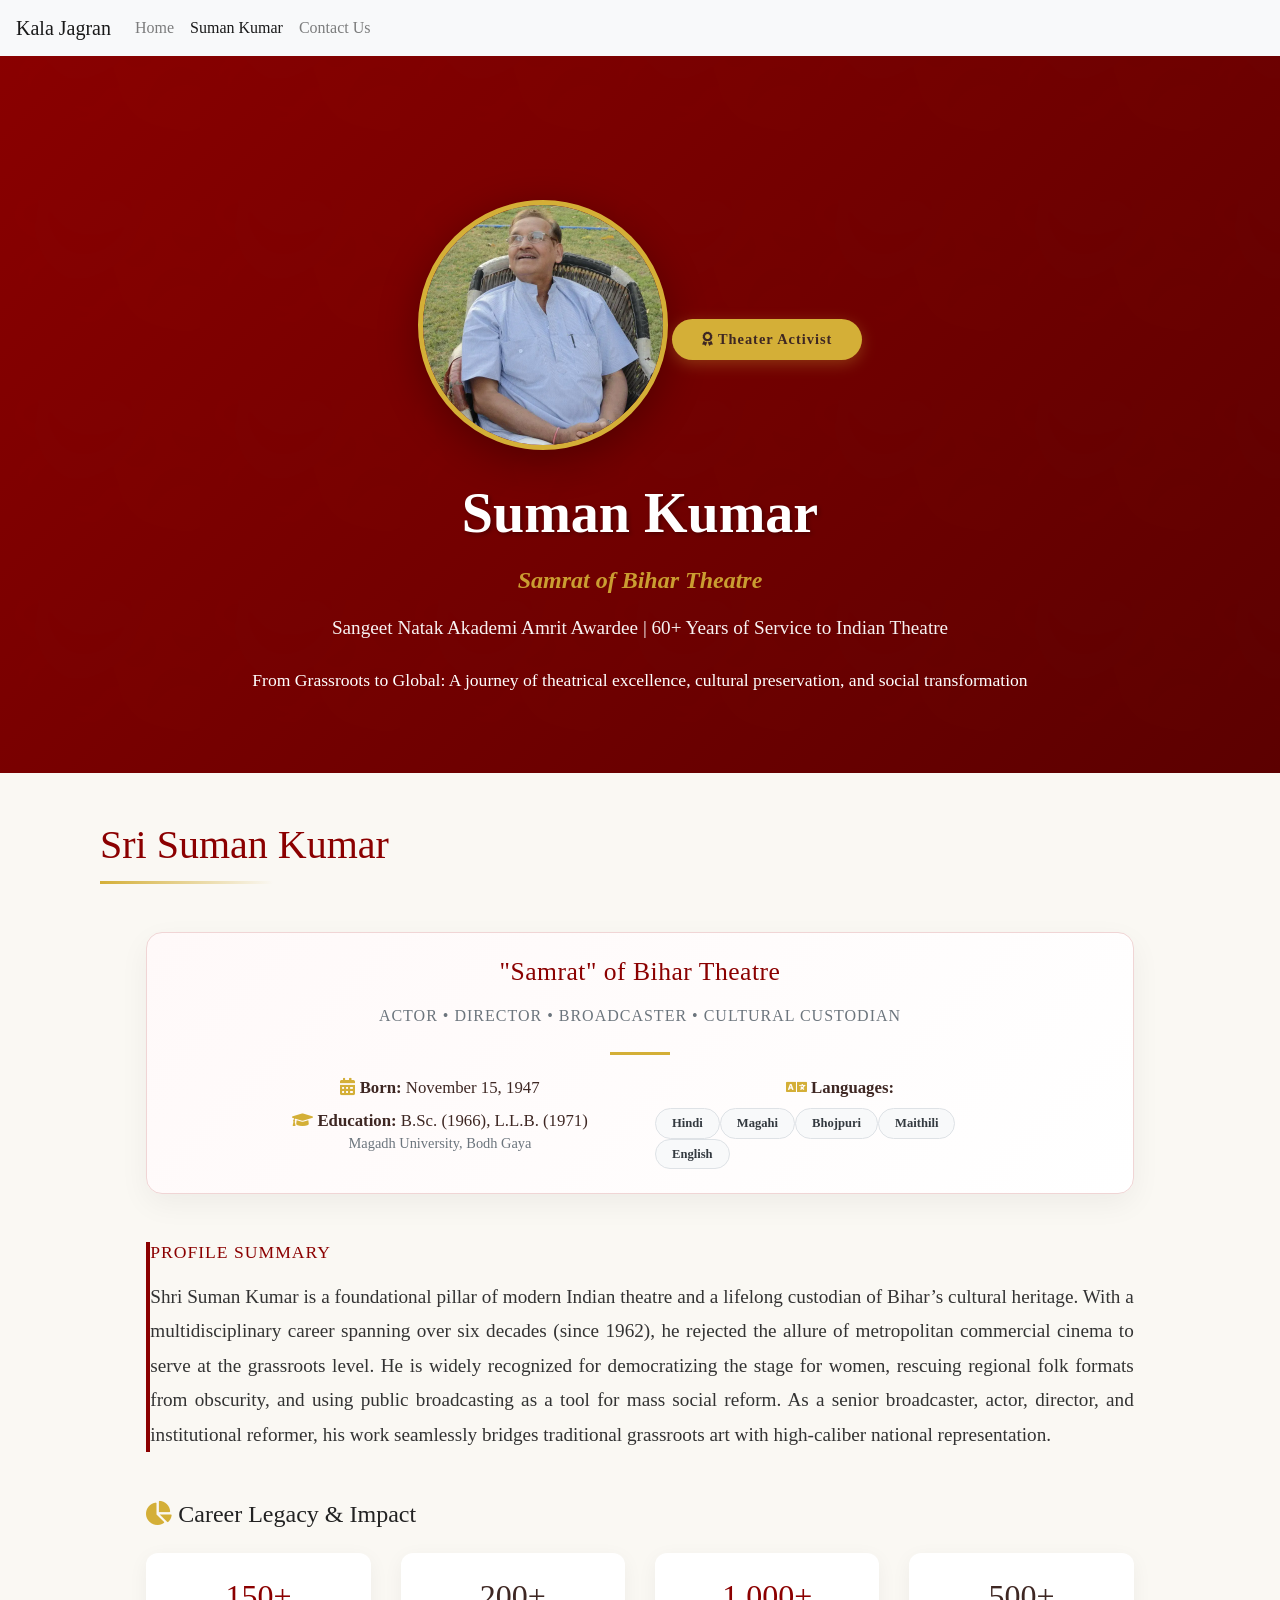
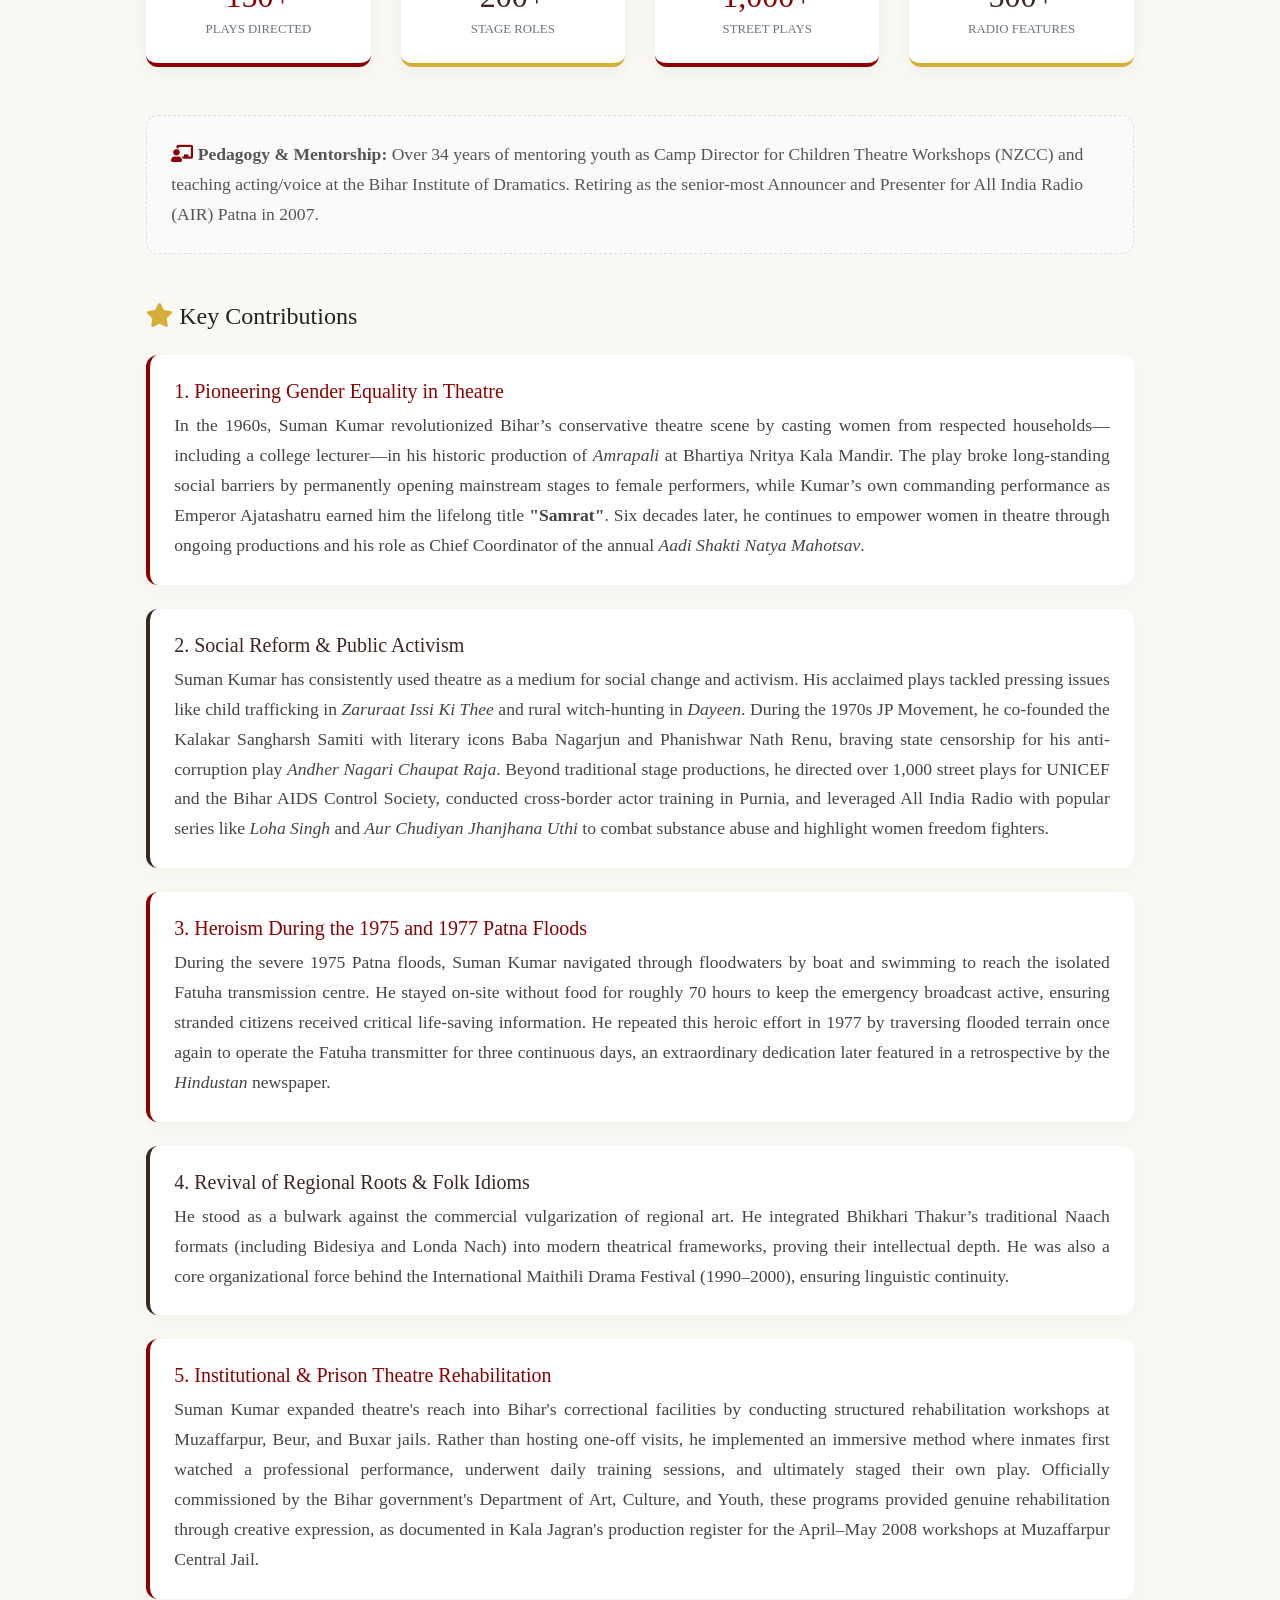
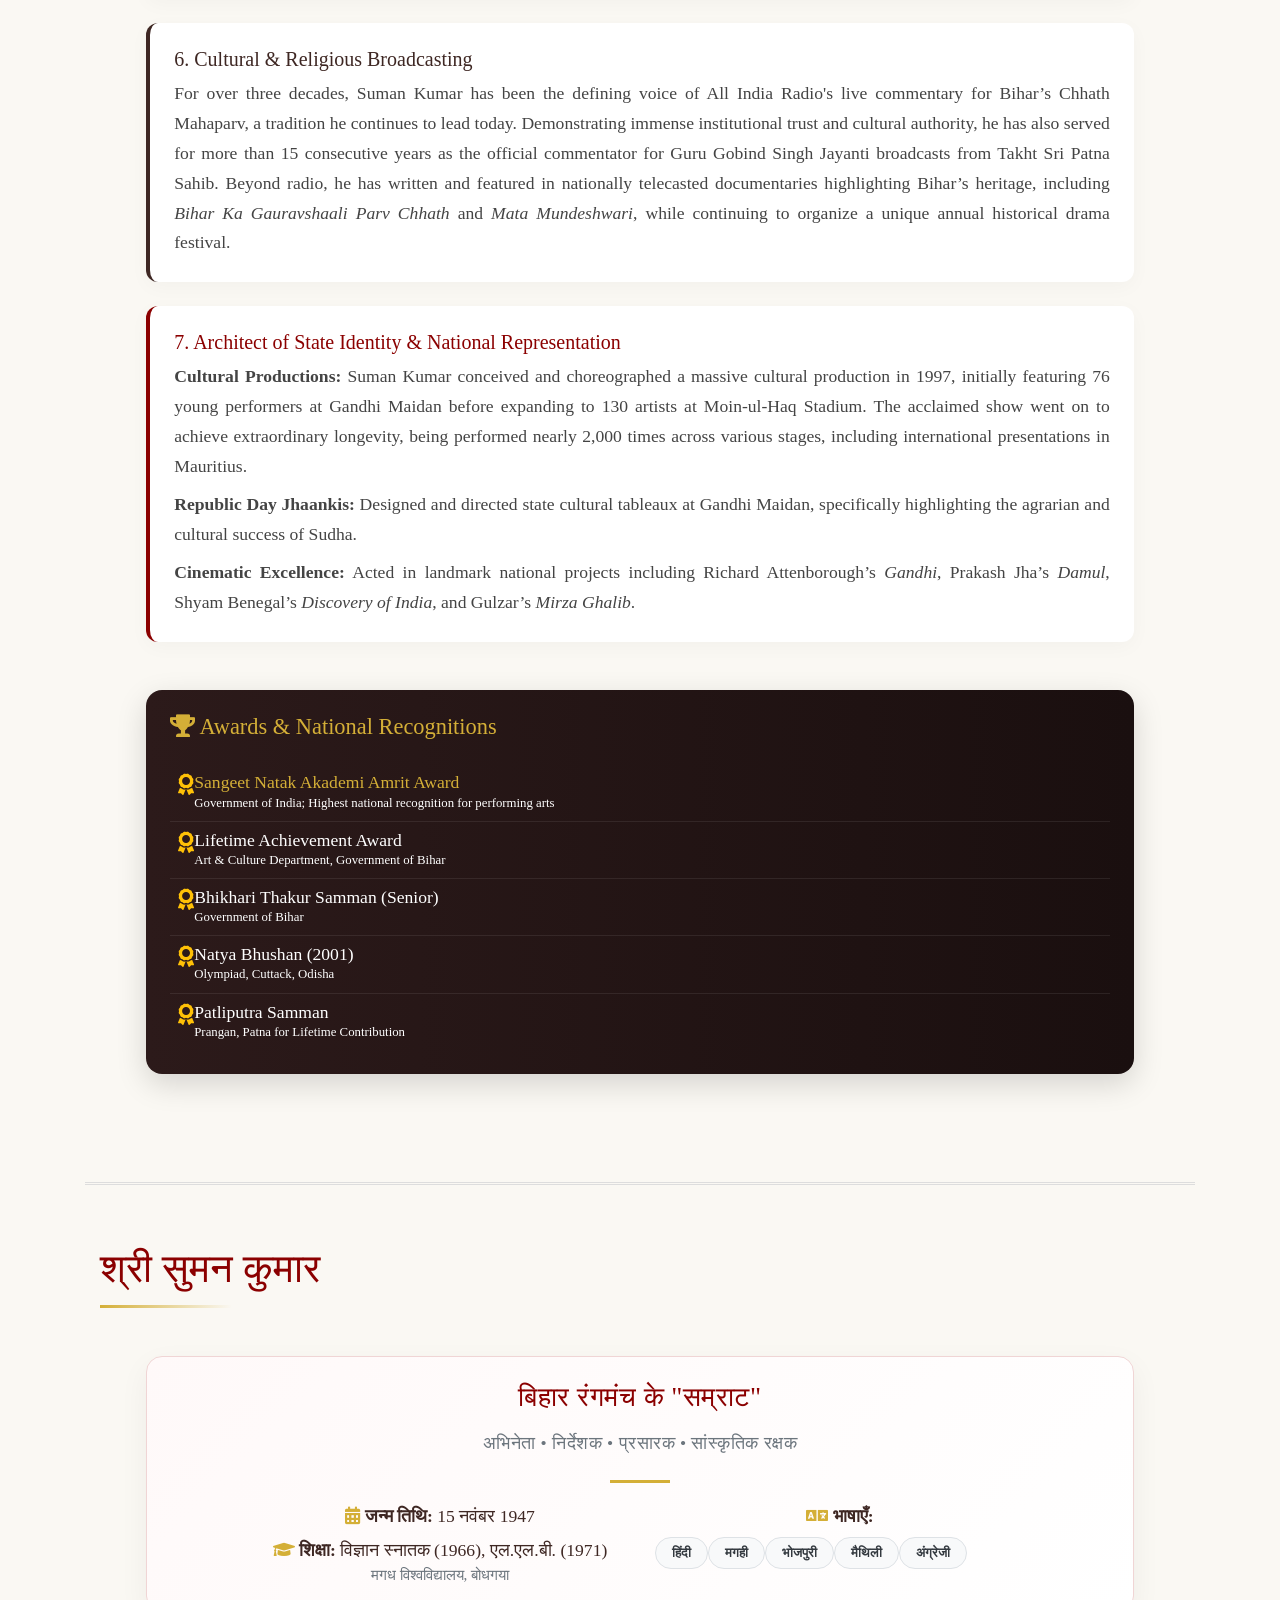
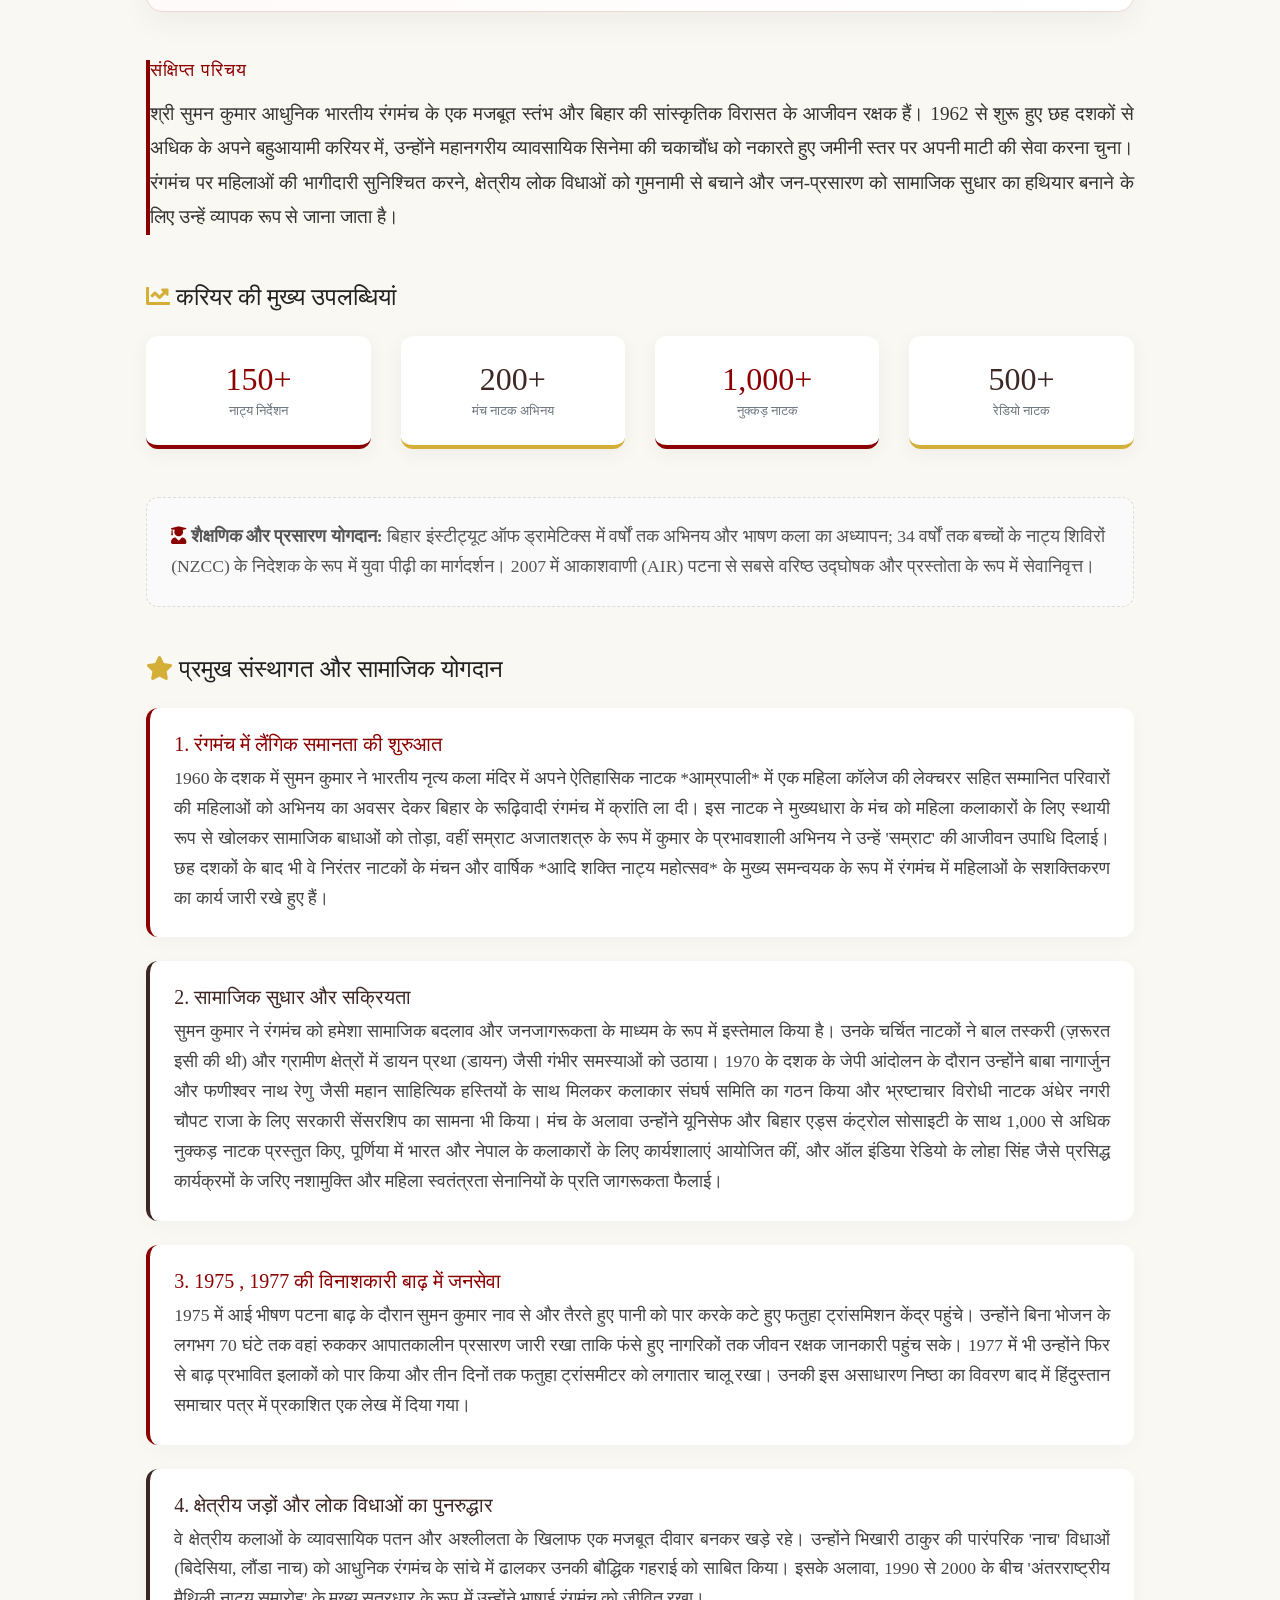
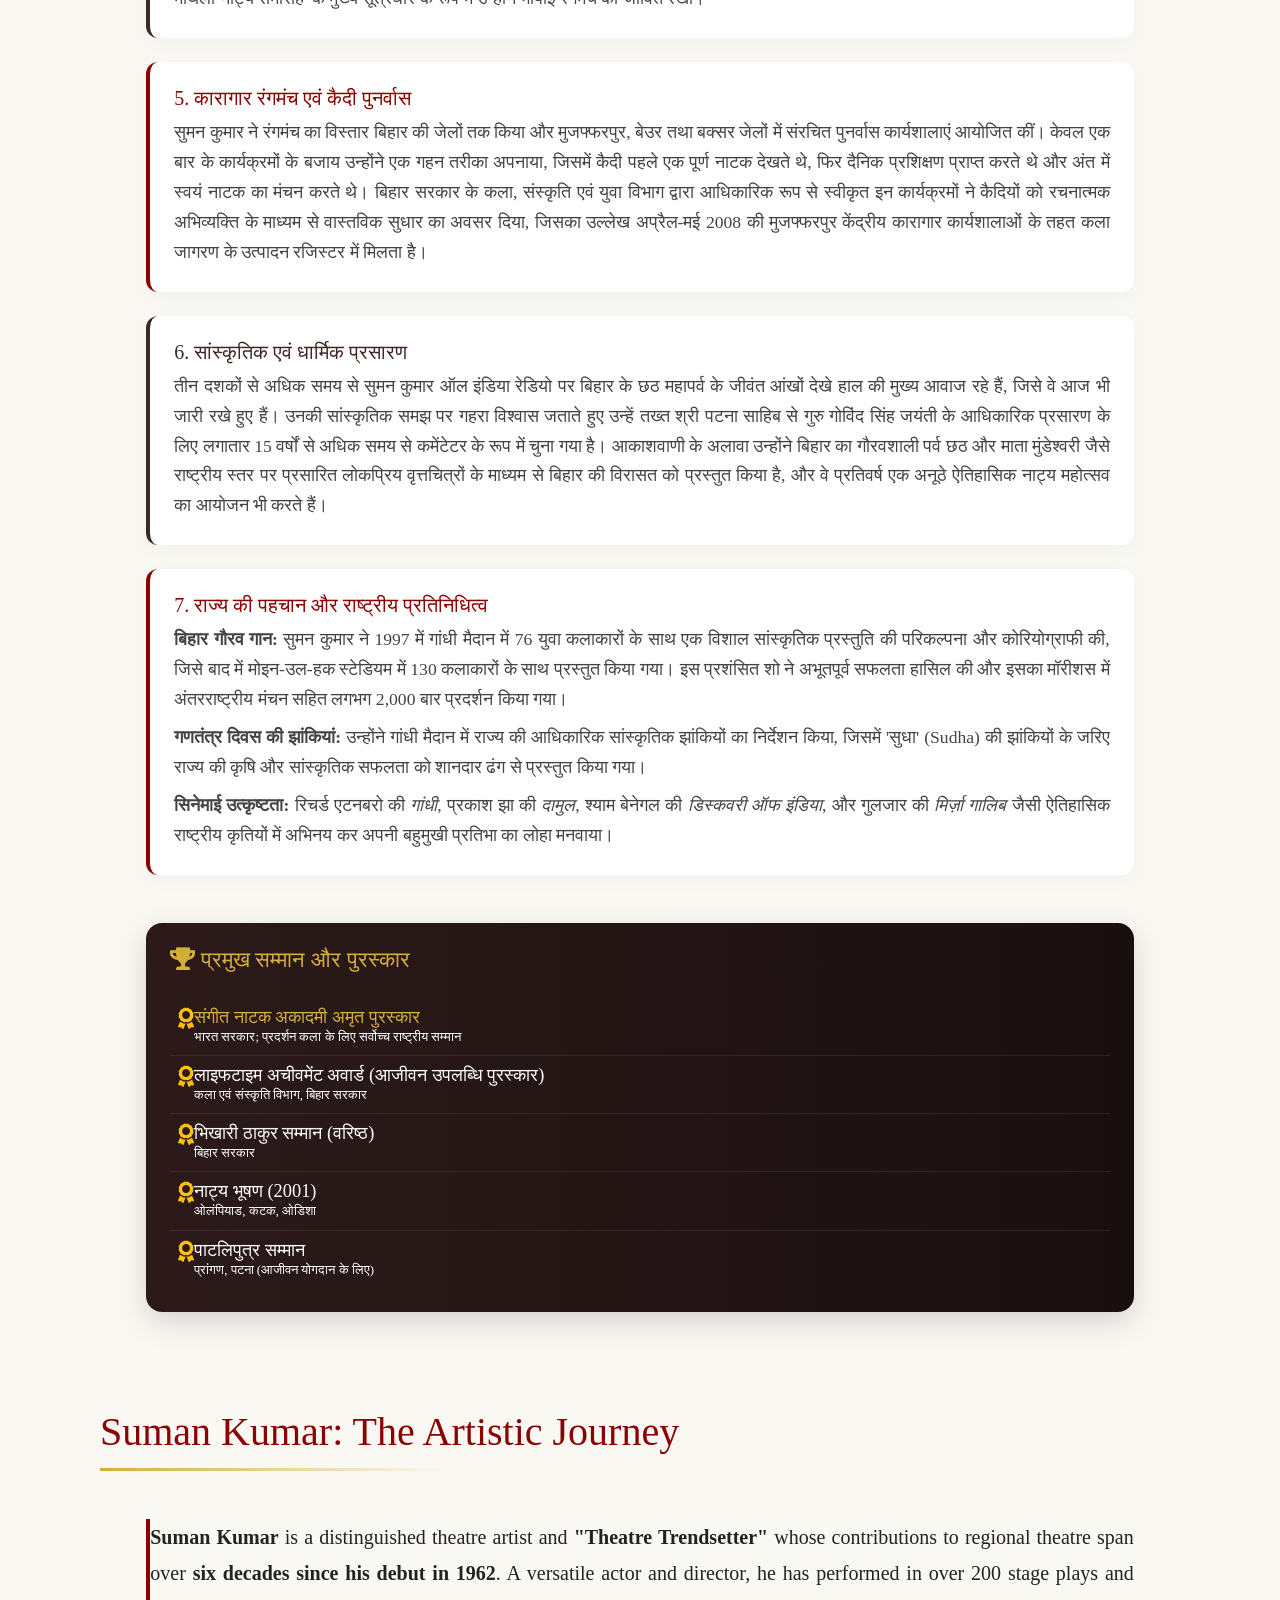
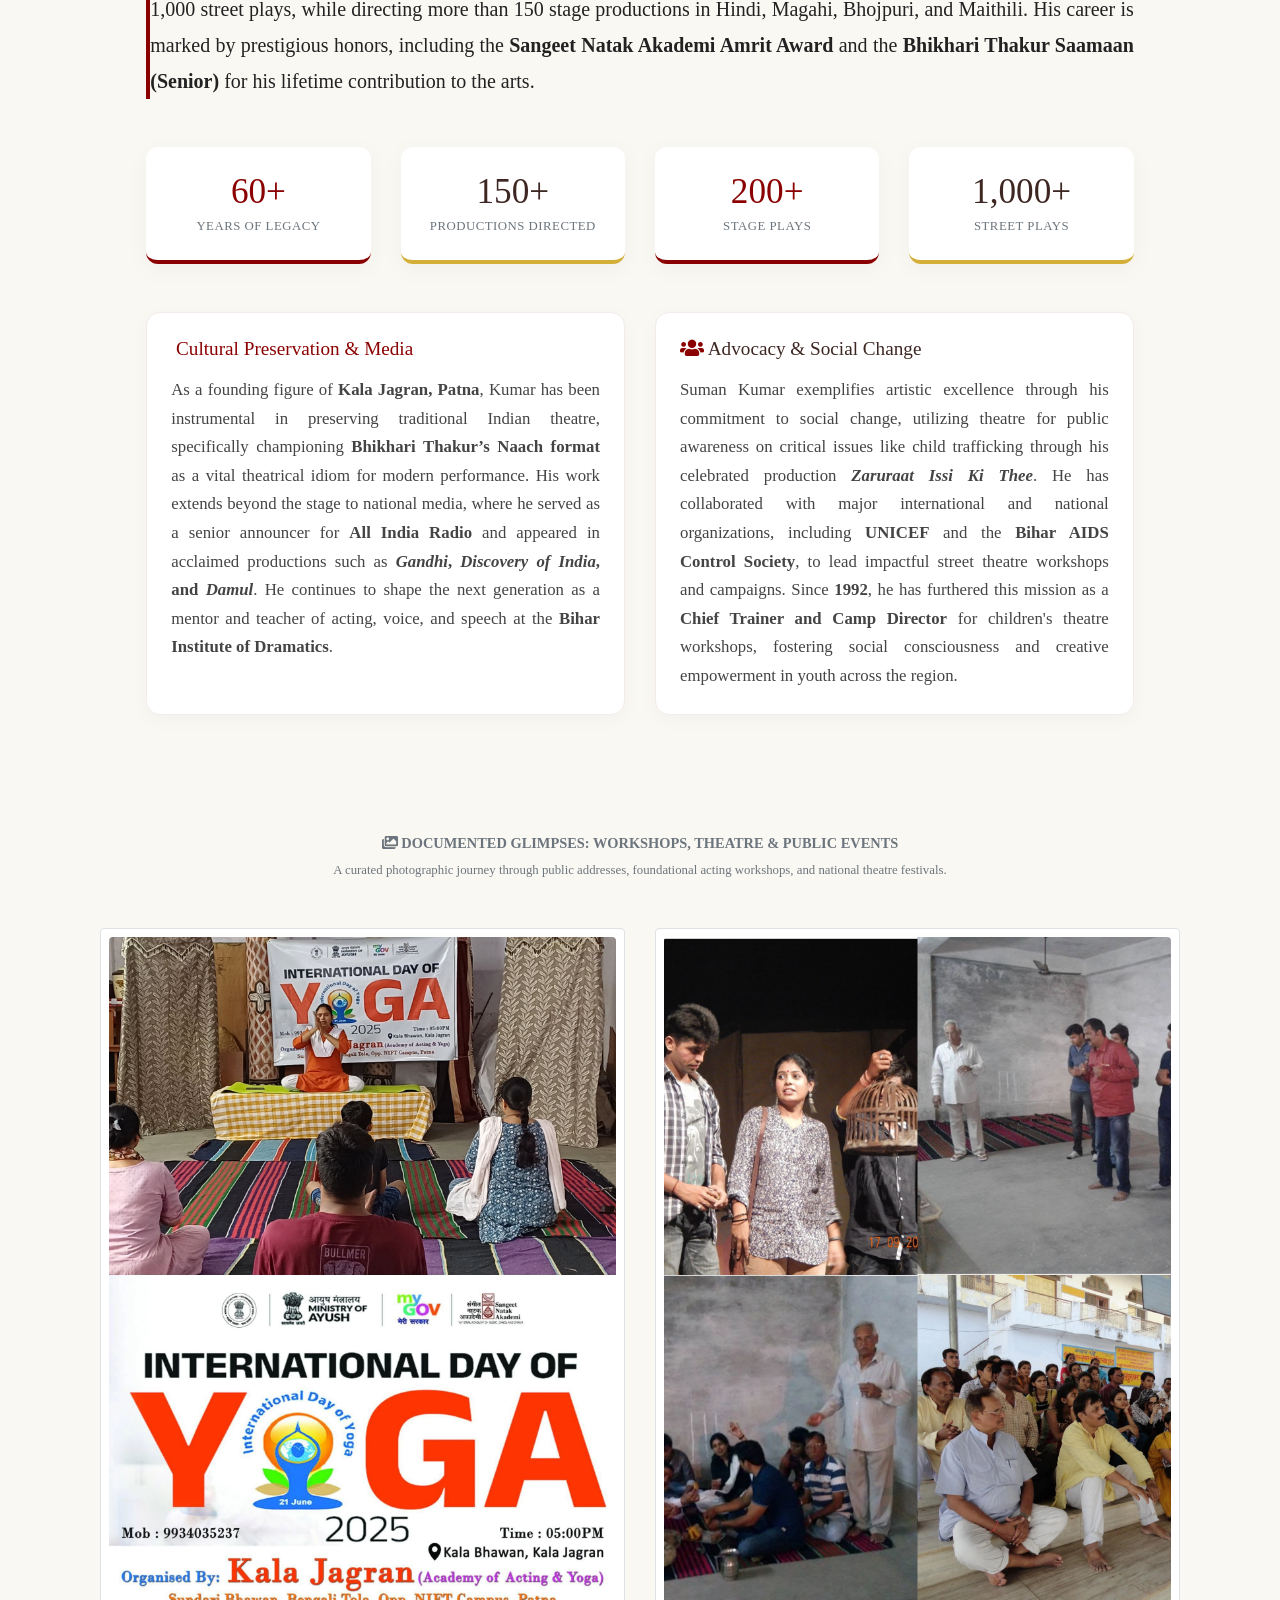
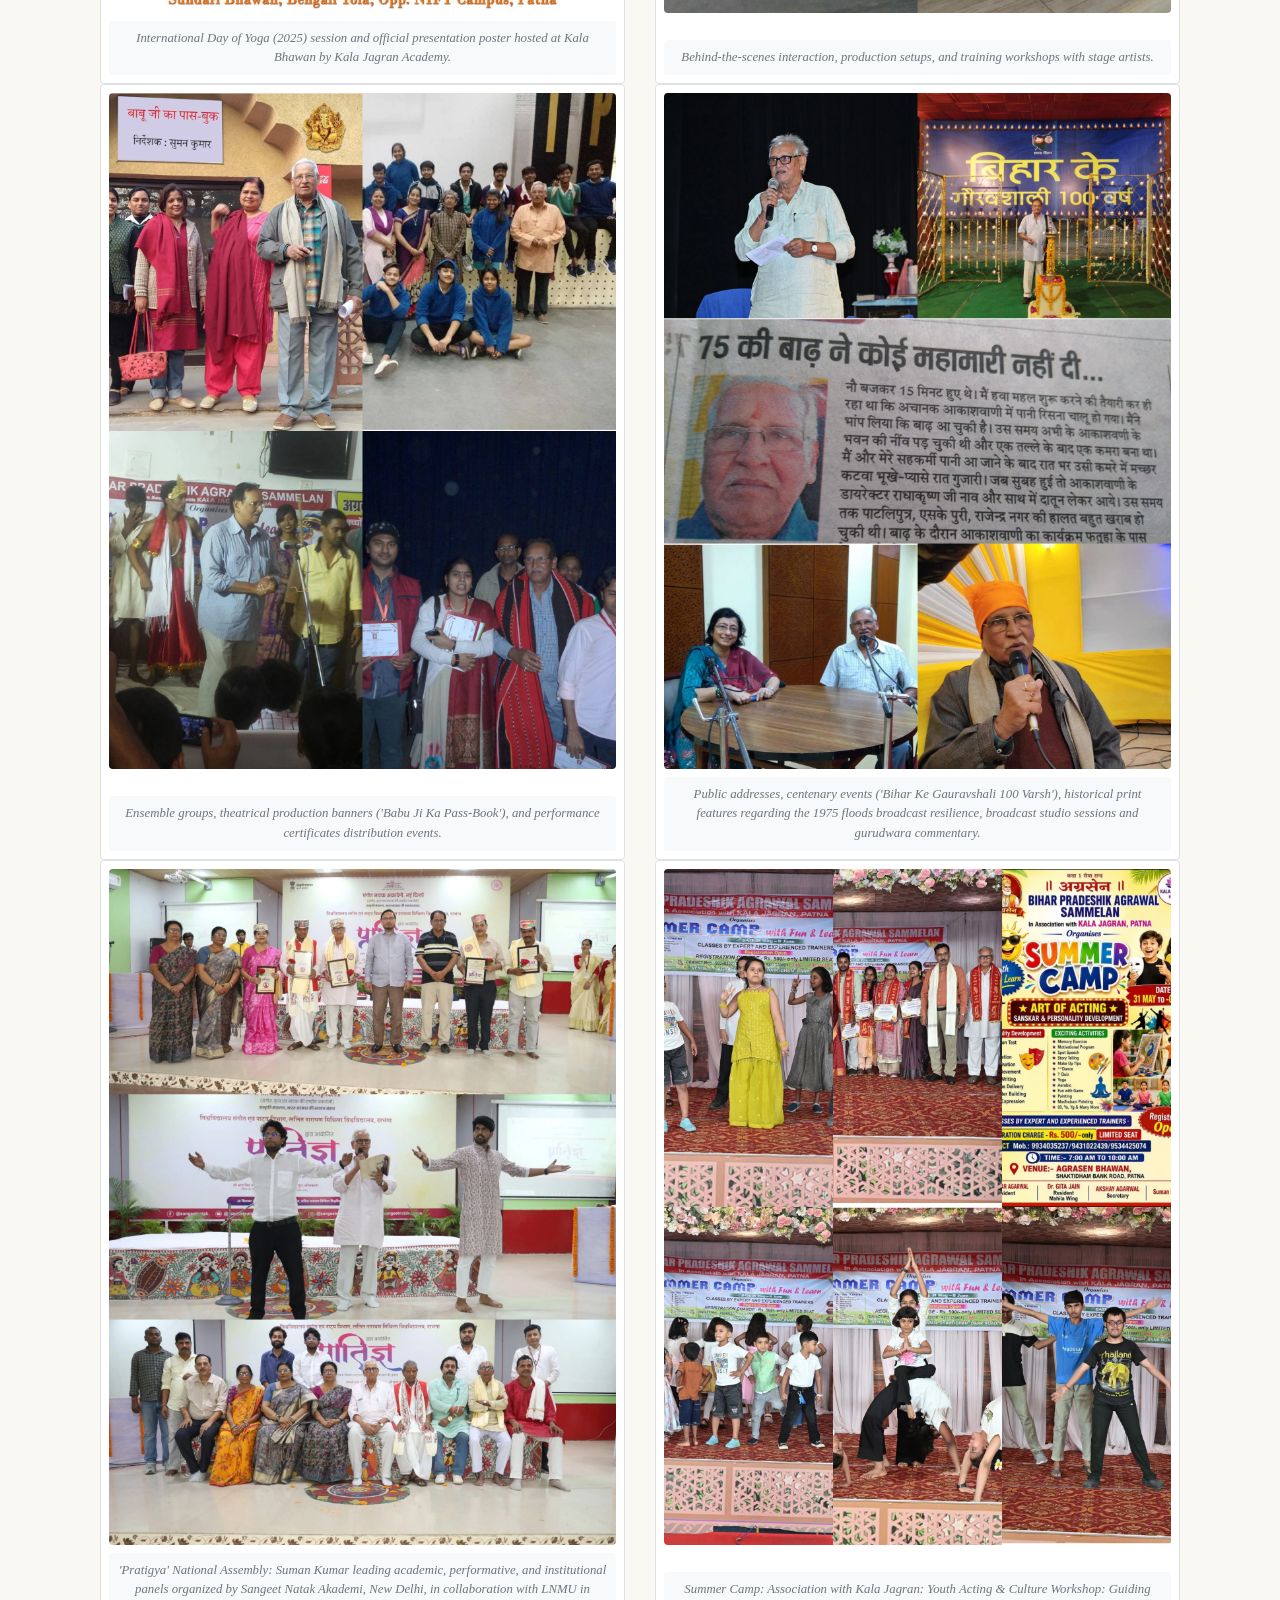
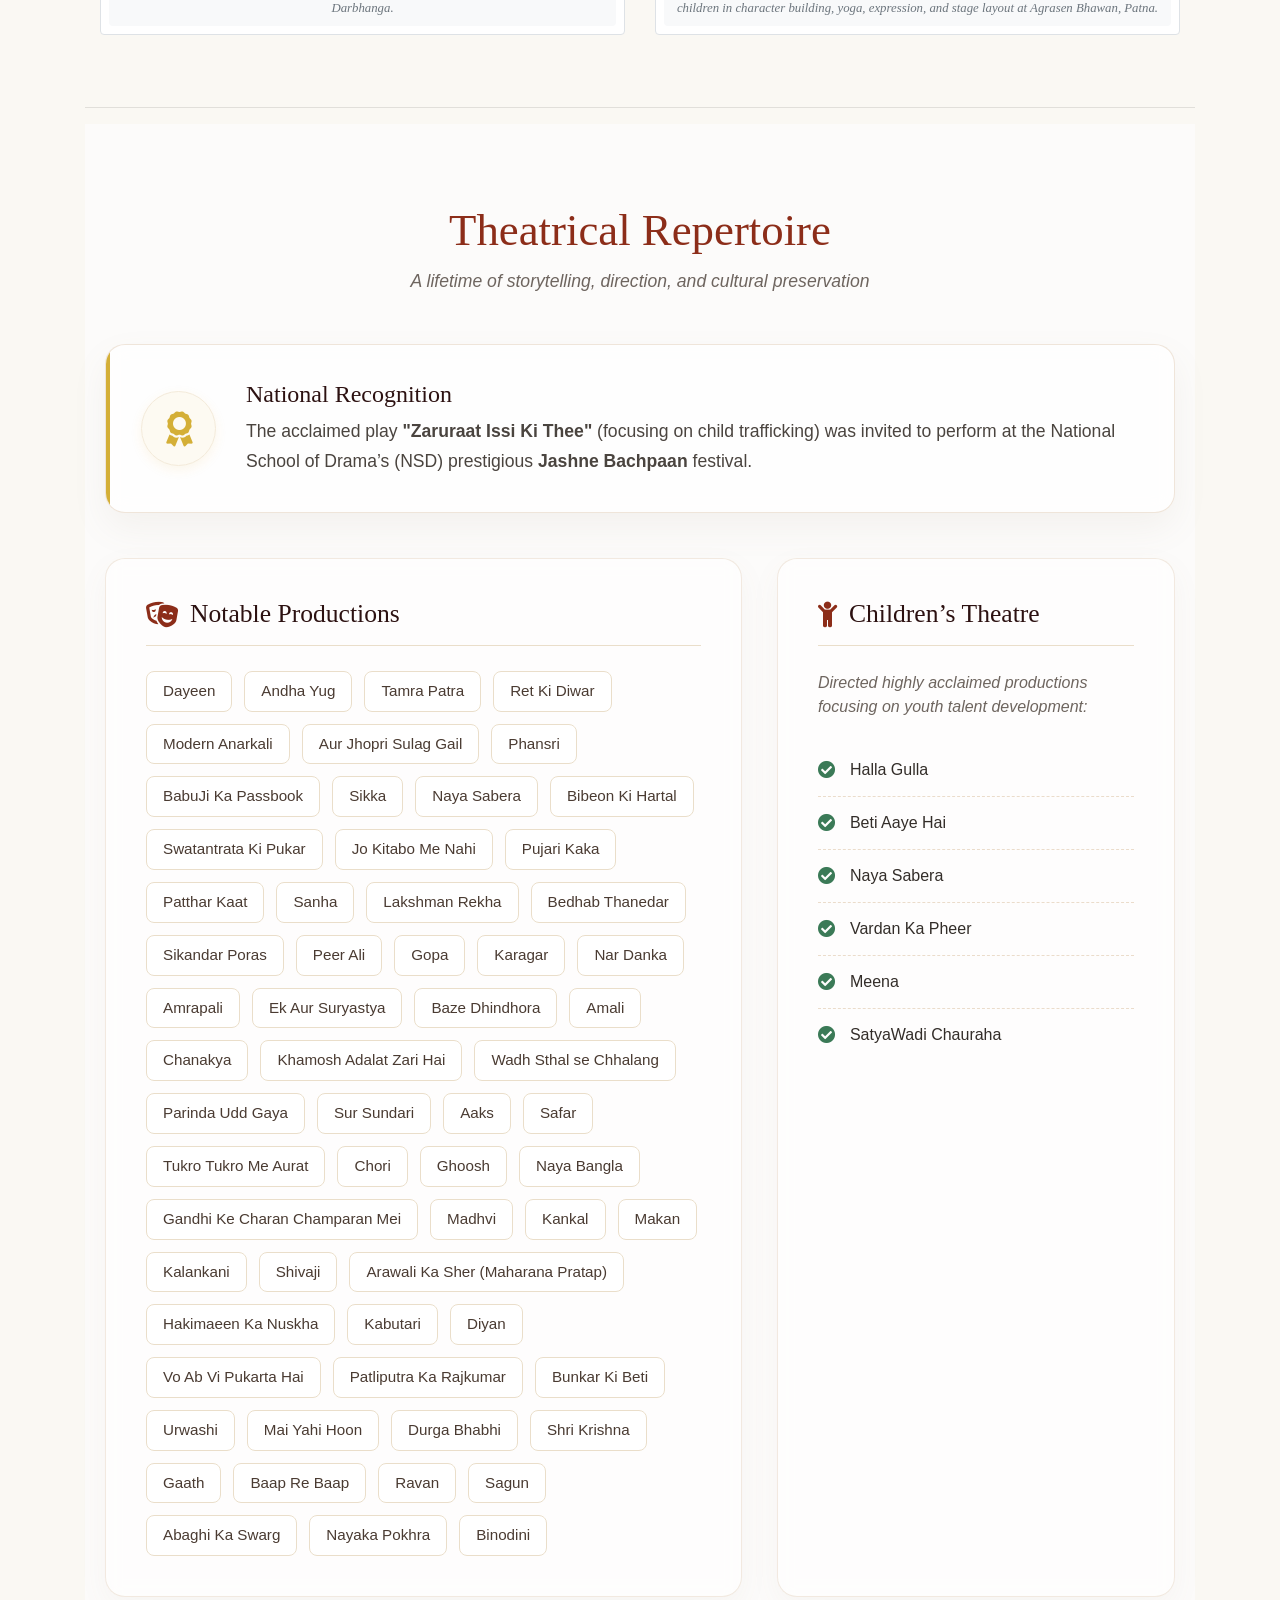
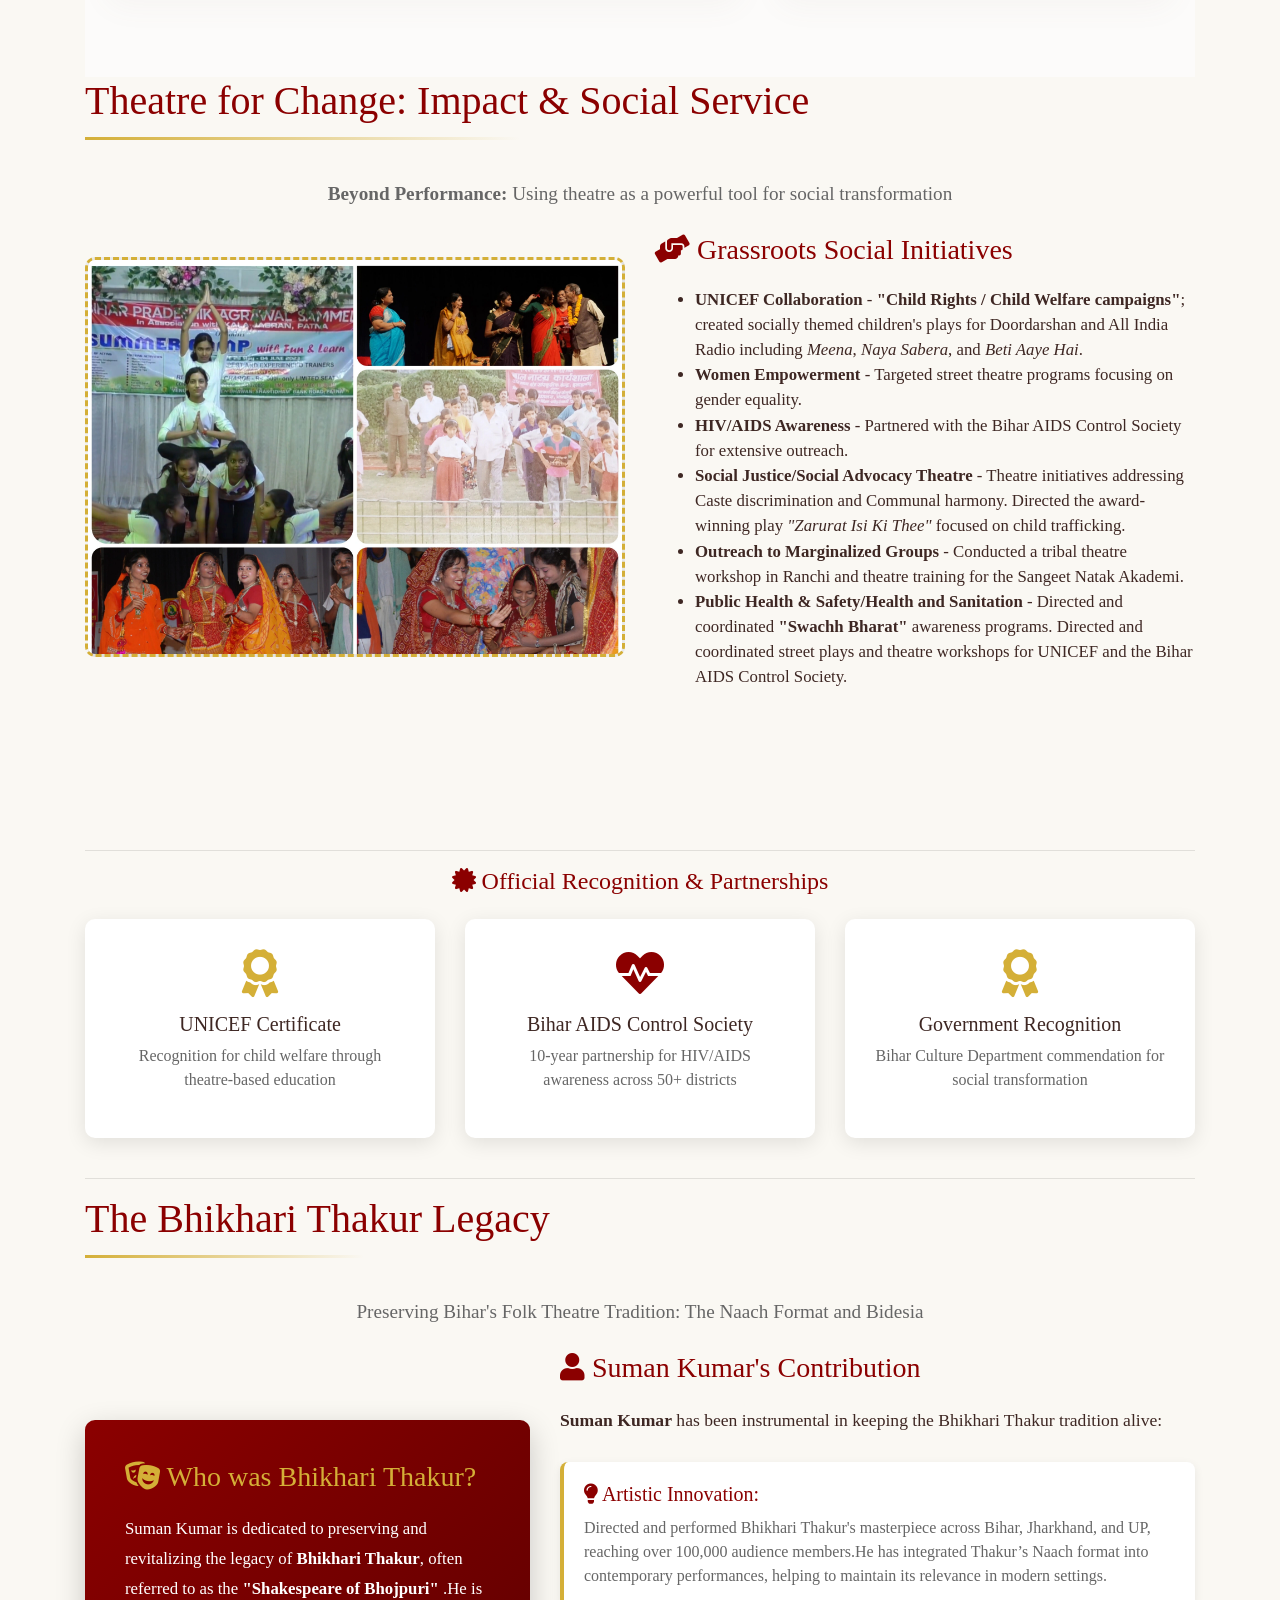
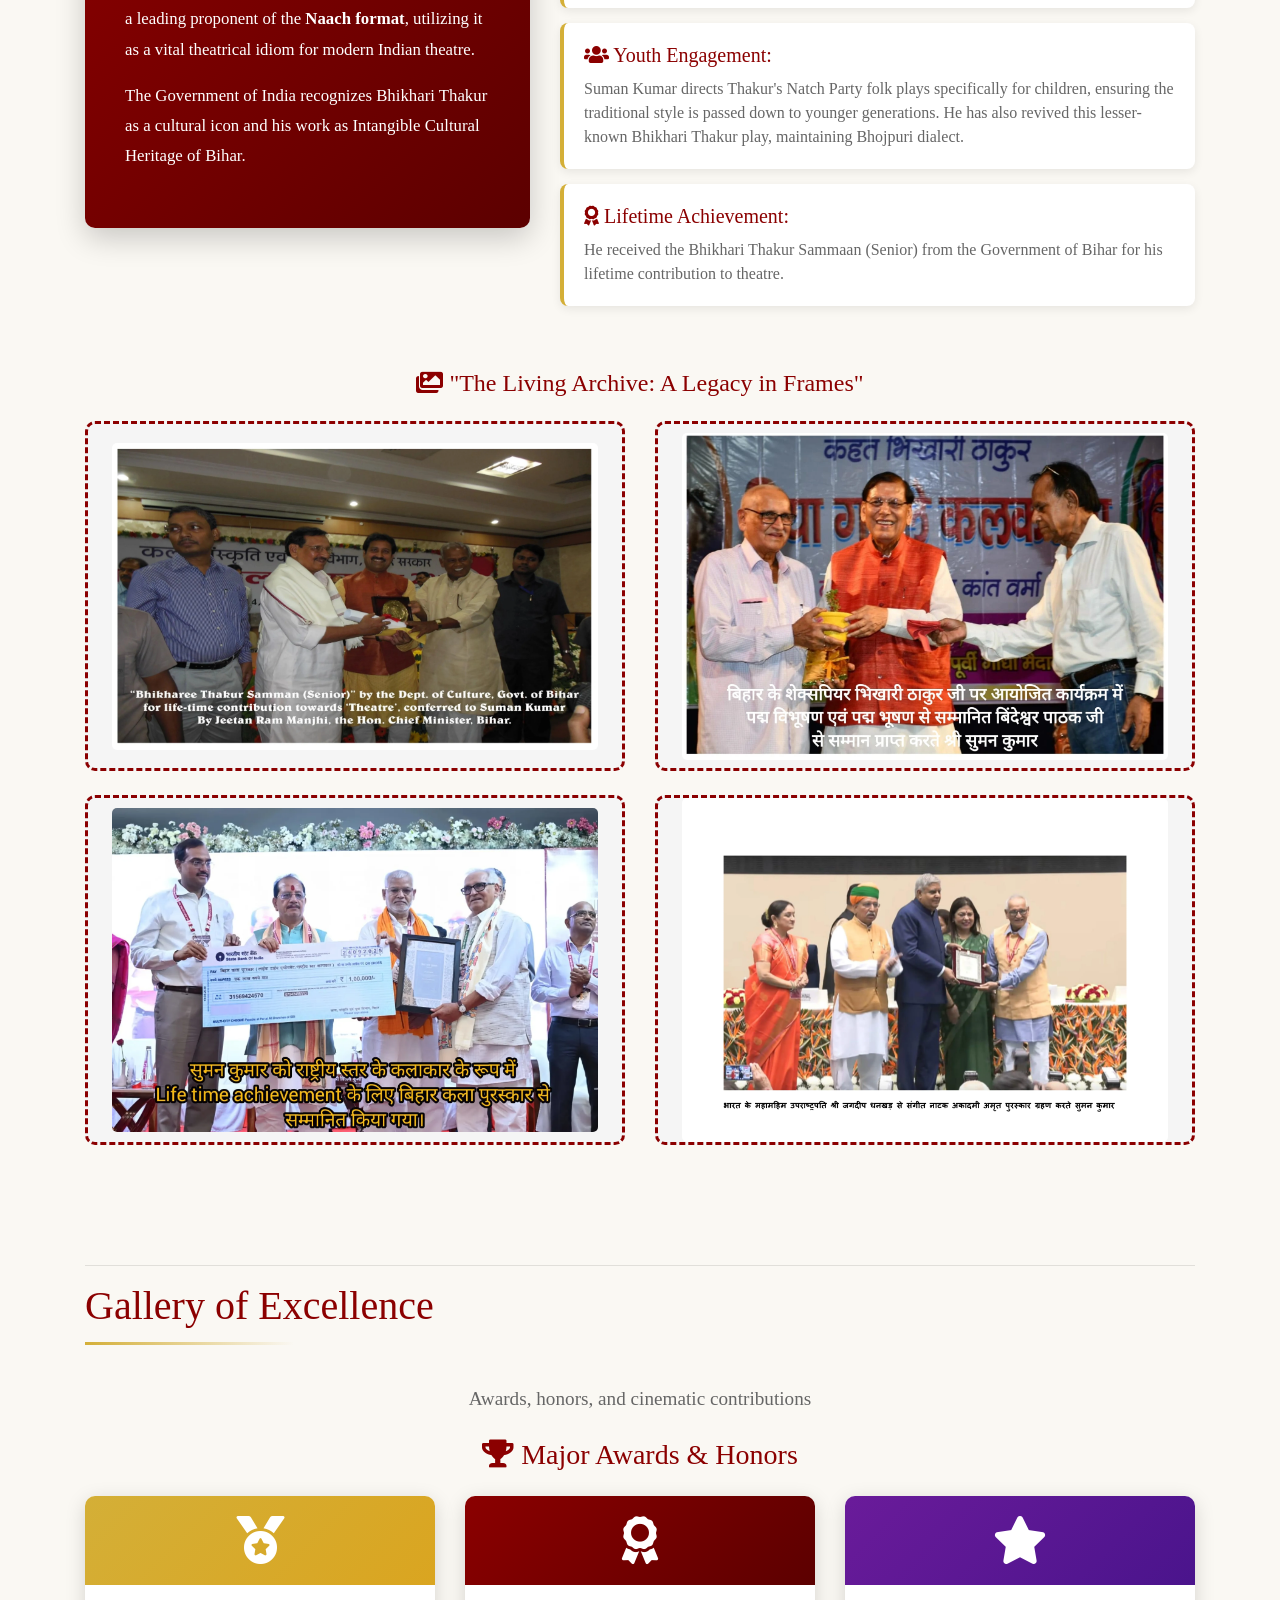
==== commit dfb46abe: "upload recommendationa changes made in some sections" ====
--- a/suman-kumar.html
+++ b/suman-kumar.html
@@ -33,15 +33,6 @@
         <ul class="navbar-nav mr-auto smooth-scrolling">
           <li class="nav-item">
             <a class="nav-link" href="index.html#intro">Home</a>
-          </li>
-          <li class="nav-item">
-            <a class="nav-link" href="index.html#about">About</a>
-          </li>
-          <li class="nav-item">
-            <a class="nav-link" href="index.html#images">Moments</a>
-          </li>
-          <li class="nav-item">
-            <a class="nav-link" href="index.html#videos">Natak</a>
           </li>
           <li class="nav-item active">
             <a class="nav-link" href="suman-kumar.html">Suman Kumar</a>
@@ -82,7 +73,7 @@
   <main class="mt-5 mb-5">
     <div class="container">
 
-      <!-- Biography Section (English) -->
+     <!-- Biography Section (English) -->
 <section id="biography" class="mb-5 pb-5">
   <div class="container">
     <h2 class="section-title text-center mb-5">Sri Suman Kumar</h2>
@@ -95,7 +86,7 @@
           <h3 class="fw-bold mb-3" style="font-size: 1.6rem; color: var(--deep-red); letter-spacing: 0.5px;">
             "Samrat" of Bihar Theatre
           </h3>
-          <p class="text-muted uppercase fw-semibold mb-4" style="font-size: 1rem; letter-spacing: 1px;">
+          <p class="text-muted text-uppercase fw-semibold mb-4" style="font-size: 1rem; letter-spacing: 1px;">
             Actor &bull; Director &bull; Broadcaster &bull; Cultural Custodian
           </p>
           
@@ -162,73 +153,74 @@
           </p>
         </div>
 
-       <!-- Key Contributions Stack -->
-<h4 class="fw-bold mb-4" style="color: #222;"><i class="fas fa-star me-2" style="color: var(--primary-gold);"></i> Key Contributions</h4>
-<div class="contribution-timeline mb-5">
-  
-  <!-- 1. Gender Equality (Deep Red) -->
-  <div class="p-4 mb-4" style="background: #fff; border-radius: 12px; box-shadow: 0 5px 20px rgba(0,0,0,0.03); border-left: 4px solid var(--deep-red);">
-    <h5 class="fw-bold" style="color: var(--deep-red);">1. Pioneering Gender Equality in Theatre</h5>
-    <p class="mb-0 mt-2" style="font-size: 1.1rem; line-height: 1.7; color: #444; text-align: justify;">
-      During the conservative era of 1966-1971, Suman Kumar broke strict patriarchal taboos that barred women from the stage. By casting women from respected households in the landmark play Amrapali at the Bhartiya Nritya Kala Mandir, he permanently opened mainstream theatre to female artists in Bihar. His performance as Ajatshatru earned him the lifelong title of "Samrat."
-    </p>
-  </div>
-
-  <!-- 2. Social Reform (Dark Brown) -->
-  <div class="p-4 mb-4" style="background: #fff; border-radius: 12px; box-shadow: 0 5px 20px rgba(0,0,0,0.03); border-left: 4px solid var(--dark-brown);">
-    <h5 class="fw-bold" style="color: var(--dark-brown);">2. Social Reform & Public Activism</h5>
-    <p class="mb-0 mt-2" style="font-size: 1.1rem; line-height: 1.7; color: #444; text-align: justify;">
-      Suman Kumar actively weaponized art against systemic evils. His play <em>Zaruraat Issi Ki Thee</em> tackled child trafficking and was selected for the National School of Drama’s (NSD) Jashne Bachpaan. His realistic production <em>Dayeen</em> confronted the horrific practice of rural witch-hunting. During the JP Movement (1970s), he co-founded the Kalakar Sangharsh Samiti under literary stalwarts Baba Nagarjun and Phanishwar Nath Renu, facing state censorship for his anti-corruption play <em>Andher Nagari Chaupat Raja</em>.
-    </p>
-  </div>
-
-  <!-- 3. 1974 Patna Floods (Deep Red) -->
-  <div class="p-4 mb-4" style="background: #fff; border-radius: 12px; box-shadow: 0 5px 20px rgba(0,0,0,0.03); border-left: 4px solid var(--deep-red);">
-    <h5 class="fw-bold" style="color: var(--deep-red);">3. Heroism During the 1974 Patna Floods</h5>
-    <p class="mb-0 mt-2" style="font-size: 1.1rem; line-height: 1.7; color: #444; text-align: justify;">
-      Suman Kumar’s dedication extended beyond art to frontline public service. When the catastrophic 1974 floods submerged the AIR Patna building, he braved treacherous waters by boat and swimming to reach the isolated Fatuha transmission center. Without food for 48 hours, he single-handedly managed the emergency broadcast, delivering life-saving information to stranded citizens.
-    </p>
-  </div>
-
-  <!-- 4. Folk Idioms (Dark Brown) -->
-  <div class="p-4 mb-4" style="background: #fff; border-radius: 12px; box-shadow: 0 5px 20px rgba(0,0,0,0.03); border-left: 4px solid var(--dark-brown);">
-    <h5 class="fw-bold" style="color: var(--dark-brown);">4. Revival of Regional Roots & Folk Idioms</h5>
-    <p class="mb-0 mt-2" style="font-size: 1.1rem; line-height: 1.7; color: #444; text-align: justify;">
-      He stood as a bulwark against the commercial vulgarization of regional art. He integrated Bhikhari Thakur’s traditional Natch formats (including Bidesiya and Londa Nach) into modern theatrical frameworks, proving their intellectual depth. He was also a core organizational force behind the International Maithili Drama Festival (1990-2000), ensuring linguistic continuity.
-    </p>
-  </div>
-
-  <!-- 5. Prison Theatre Rehabilitation (Deep Red) -->
-  <div class="p-4 mb-4" style="background: #fff; border-radius: 12px; box-shadow: 0 5px 20px rgba(0,0,0,0.03); border-left: 4px solid var(--deep-red);">
-    <h5 class="fw-bold" style="color: var(--deep-red);">5. Institutional & Prison Theatre Rehabilitation</h5>
-    <p class="mb-0 mt-2" style="font-size: 1.1rem; line-height: 1.7; color: #444; text-align: justify;">
-    Beyond traditional auditoriums, Suman Kumar pioneered reformative theatre by conducting extensive drama workshops across various prisons in Bihar and Patna. Prominent among these was his work at Muzaffarpur Jail a historic site deeply tied to the legacy of martyr Khudiram Bose. He organized immersive 20-day residential workshops in other facilities and staged impactful plays inside Buxar Jail. His unique methodology involved first performing a play for the inmates, and then training those very inmates through structured workshops to perform the plays themselves, using theatre as a powerful medium for rehabilitation, creative expression, and human connection.
-  </p>
-  </div>
-
-  <!-- 6. Cultural & Religious Broadcasting (Dark Brown) -->
-  <div class="p-4 mb-4" style="background: #fff; border-radius: 12px; box-shadow: 0 5px 20px rgba(0,0,0,0.03); border-left: 4px solid var(--dark-brown);">
-    <h5 class="fw-bold" style="color: var(--dark-brown);">6. Cultural & Religious Broadcasting</h5>
-    <p class="mb-0 mt-2" style="font-size: 1.1rem; line-height: 1.7; color: #444; text-align: justify;">
-      For decades, he has been the iconic and definitive voice bringing the live commentary (<em>Aankhon Dekha Haal</em>) of Bihar’s glorious and sacred Chhath Mahaparv to millions via Akashvani (All India Radio), a celebrated tradition he proudly continues to this day. Additionally, he has served as the official commentator for major historical and religious milestones broadcasted live from the historic Guru Gobind Singh Gurdwara (Takht Sri Patna Sahib), maintaining this continuous cultural broadcast actively today.
-    </p>
-  </div>
-
-  <!-- 7. State Identity & Cinema (Deep Red) -->
-  <div class="p-4 mb-4" style="background: #fff; border-radius: 12px; box-shadow: 0 5px 20px rgba(0,0,0,0.03); border-left: 4px solid var(--deep-red);">
-    <h5 class="fw-bold" style="color: var(--deep-red);">7. Architect of State Identity & National Representation</h5>
-    <p class="mb-2 mt-2" style="font-size: 1.1rem; line-height: 1.7; color: #444; text-align: justify;">
-      <strong>Bihar Gaurav Gaan:</strong> Conceptualized in 1997 for the 50th Independence anniversary, Suman Kumar was the overall choreographer of this massive cultural anthem. Leading 70+ artists, the production has been staged nearly 2,000 times globally, including in Mauritius.
-    </p>
-    <p class="mb-2" style="font-size: 1.1rem; line-height: 1.7; color: #444; text-align: justify;">
-      <strong>Republic Day Jhaankis:</strong> Designed and directed state cultural tableaux at Gandhi Maidan, specifically highlighting the agrarian and cultural success of Sudha.
-    </p>
-    <p class="mb-0" style="font-size: 1.1rem; line-height: 1.7; color: #444; text-align: justify;">
-      <strong>Cinematic Excellence:</strong> Acted in landmark national projects including Richard Attenborough’s <em>Gandhi</em>, Prakash Jha’s <em>Damul</em>, Shyam Benegal’s <em>Discovery of India</em>, and Gulzar’s <em>Mirza Ghalib</em>.
-    </p>
-  </div>
-
-</div>
+        <!-- Key Contributions Stack -->
+        <h4 class="fw-bold mb-4" style="color: #222;"><i class="fas fa-star me-2" style="color: var(--primary-gold);"></i> Key Contributions</h4>
+        <div class="contribution-timeline mb-5">
+          
+          <!-- 1. Gender Equality (Deep Red) -->
+          <div class="p-4 mb-4" style="background: #fff; border-radius: 12px; box-shadow: 0 5px 20px rgba(0,0,0,0.03); border-left: 4px solid var(--deep-red);">
+            <h5 class="fw-bold" style="color: var(--deep-red);">1. Pioneering Gender Equality in Theatre</h5>
+            <p class="mb-0 mt-2" style="font-size: 1.1rem; line-height: 1.7; color: #444; text-align: justify;">
+              In the 1960s, Suman Kumar revolutionized Bihar’s conservative theatre scene by casting women from respected households—including a college lecturer—in his historic production of <em>Amrapali</em> at Bhartiya Nritya Kala Mandir. The play broke long-standing social barriers by permanently opening mainstream stages to female performers, while Kumar’s own commanding performance as Emperor Ajatashatru earned him the lifelong title <strong>"Samrat"</strong>. Six decades later, he continues to empower women in theatre through ongoing productions and his role as Chief Coordinator of the annual <em>Aadi Shakti Natya Mahotsav</em>.
+            </p>
+          </div>
+
+          <!-- 2. Social Reform (Dark Brown) -->
+          <div class="p-4 mb-4" style="background: #fff; border-radius: 12px; box-shadow: 0 5px 20px rgba(0,0,0,0.03); border-left: 4px solid var(--dark-brown);">
+            <h5 class="fw-bold" style="color: var(--dark-brown);">2. Social Reform & Public Activism</h5>
+            <p class="mb-0 mt-2" style="font-size: 1.1rem; line-height: 1.7; color: #444; text-align: justify;">
+              Suman Kumar has consistently used theatre as a medium for social change and activism. His acclaimed plays tackled pressing issues like child trafficking in <em>Zaruraat Issi Ki Thee</em> and rural witch-hunting in <em>Dayeen</em>. During the 1970s JP Movement, he co-founded the Kalakar Sangharsh Samiti with literary icons Baba Nagarjun and Phanishwar Nath Renu, braving state censorship for his anti-corruption play <em>Andher Nagari Chaupat Raja</em>. Beyond traditional stage productions, he directed over 1,000 street plays for UNICEF and the Bihar AIDS Control Society, conducted cross-border actor training in Purnia, and leveraged All India Radio with popular series like <em>Loha Singh</em> and <em>Aur Chudiyan Jhanjhana Uthi</em> to combat substance abuse and highlight women freedom fighters.
+            </p>
+          </div>
+
+          <!-- 3. 1974 Patna Floods (Deep Red) -->
+          <div class="p-4 mb-4" style="background: #fff; border-radius: 12px; box-shadow: 0 5px 20px rgba(0,0,0,0.03); border-left: 4px solid var(--deep-red);">
+            <h5 class="fw-bold" style="color: var(--deep-red);">3. Heroism During the 1975 and 1977 Patna Floods</h5>
+            <p class="mb-0 mt-2" style="font-size: 1.1rem; line-height: 1.7; color: #444; text-align: justify;">
+              During the severe 1975 Patna floods, Suman Kumar navigated through floodwaters by boat and swimming to reach the isolated Fatuha transmission centre. He stayed on-site without food for roughly 70 hours to keep the emergency broadcast active, ensuring stranded citizens received critical life-saving information. He repeated this heroic effort in 1977 by traversing flooded terrain once again to operate the Fatuha transmitter for three continuous days, an extraordinary dedication later featured in a retrospective by the <em>Hindustan</em> newspaper.
+            </p>
+          </div>
+
+          <!-- 4. Folk Idioms (Dark Brown) -->
+          <div class="p-4 mb-4" style="background: #fff; border-radius: 12px; box-shadow: 0 5px 20px rgba(0,0,0,0.03); border-left: 4px solid var(--dark-brown);">
+            <h5 class="fw-bold" style="color: var(--dark-brown);">4. Revival of Regional Roots & Folk Idioms</h5>
+            <p class="mb-0 mt-2" style="font-size: 1.1rem; line-height: 1.7; color: #444; text-align: justify;">
+              He stood as a bulwark against the commercial vulgarization of regional art. He integrated Bhikhari Thakur’s traditional Naach formats (including Bidesiya and Londa Nach) into modern theatrical frameworks, proving their intellectual depth. He was also a core organizational force behind the International Maithili Drama Festival (1990–2000), ensuring linguistic continuity.
+            </p>
+          </div>
+
+          <!-- 5. Prison Theatre Rehabilitation (Deep Red) -->
+          <div class="p-4 mb-4" style="background: #fff; border-radius: 12px; box-shadow: 0 5px 20px rgba(0,0,0,0.03); border-left: 4px solid var(--deep-red);">
+            <h5 class="fw-bold" style="color: var(--deep-red);">5. Institutional & Prison Theatre Rehabilitation</h5>
+            <p class="mb-0 mt-2" style="font-size: 1.1rem; line-height: 1.7; color: #444; text-align: justify;">
+              Suman Kumar expanded theatre's reach into Bihar's correctional facilities by conducting structured rehabilitation workshops at Muzaffarpur, Beur, and Buxar jails. Rather than hosting one-off visits, he implemented an immersive method where inmates first watched a professional performance, underwent daily training sessions, and ultimately staged their own play. Officially commissioned by the Bihar government's Department of Art, Culture, and Youth, these programs provided genuine rehabilitation through creative expression, as documented in Kala Jagran's production register for the April–May 2008 workshops at Muzaffarpur Central Jail.
+            </p>
+          </div>
+
+          <!-- 6. Cultural & Religious Broadcasting (Dark Brown) -->
+          <div class="p-4 mb-4" style="background: #fff; border-radius: 12px; box-shadow: 0 5px 20px rgba(0,0,0,0.03); border-left: 4px solid var(--dark-brown);">
+            <h5 class="fw-bold" style="color: var(--dark-brown);">6. Cultural & Religious Broadcasting</h5>
+            <p class="mb-0 mt-2" style="font-size: 1.1rem; line-height: 1.7; color: #444; text-align: justify;">
+              For over three decades, Suman Kumar has been the defining voice of All India Radio's live commentary for Bihar’s Chhath Mahaparv, a tradition he continues to lead today. Demonstrating immense institutional trust and cultural authority, he has also served for more than 15 consecutive years as the official commentator for Guru Gobind Singh Jayanti broadcasts from Takht Sri Patna Sahib. Beyond radio, he has written and featured in nationally telecasted documentaries highlighting Bihar’s heritage, including <em>Bihar Ka Gauravshaali Parv Chhath</em> and <em>Mata Mundeshwari</em>, while continuing to organize a unique annual historical drama festival.
+            </p>
+          </div>
+
+          <!-- 7. State Identity & Cinema (Deep Red) -->
+          <div class="p-4 mb-4" style="background: #fff; border-radius: 12px; box-shadow: 0 5px 20px rgba(0,0,0,0.03); border-left: 4px solid var(--deep-red);">
+            <h5 class="fw-bold" style="color: var(--deep-red);">7. Architect of State Identity & National Representation</h5>
+            <p class="mb-2 mt-2" style="font-size: 1.1rem; line-height: 1.7; color: #444; text-align: justify;">
+              <strong>Cultural Productions:</strong> Suman Kumar conceived and choreographed a massive cultural production in 1997, initially featuring 76 young performers at Gandhi Maidan before expanding to 130 artists at Moin-ul-Haq Stadium. The acclaimed show went on to achieve extraordinary longevity, being performed nearly 2,000 times across various stages, including international presentations in Mauritius.
+            </p>
+            <p class="mb-2" style="font-size: 1.1rem; line-height: 1.7; color: #444; text-align: justify;">
+              <strong>Republic Day Jhaankis:</strong> Designed and directed state cultural tableaux at Gandhi Maidan, specifically highlighting the agrarian and cultural success of Sudha.
+            </p>
+            <p class="mb-0" style="font-size: 1.1rem; line-height: 1.7; color: #444; text-align: justify;">
+              <strong>Cinematic Excellence:</strong> Acted in landmark national projects including Richard Attenborough’s <em>Gandhi</em>, Prakash Jha’s <em>Damul</em>, Shyam Benegal’s <em>Discovery of India</em>, and Gulzar’s <em>Mirza Ghalib</em>.
+            </p>
+          </div>
+
+        </div>
+
         <!-- Awards List Showcase -->
         <div class="p-4" style="background: linear-gradient(to right, #2c1a1a, #1a0f0f); border-radius: 16px; color: #fff; box-shadow: 0 10px 30px rgba(0,0,0,0.15);">
           <h4 class="fw-bold mb-4" style="color: var(--primary-gold); font-size: 1.4rem;"><i class="fas fa-trophy me-2"></i> Awards & National Recognitions</h4>
@@ -287,7 +279,6 @@
 </section>
 
 <hr style="border-top: 3px double #ddd; margin: 60px 0;" />
-
 <!-- Biography Section (Hindi) -->
 <section id="biography-hindi" class="mb-5 pb-5">
   <div class="container">
@@ -376,7 +367,7 @@
   <div class="p-4 mb-4" style="background: #fff; border-radius: 12px; box-shadow: 0 5px 20px rgba(0,0,0,0.03); border-left: 4px solid var(--deep-red);">
     <h5 class="fw-bold" style="color: var(--deep-red);">1. रंगमंच में लैंगिक समानता की शुरुआत</h5>
     <p class="mb-0 mt-2" style="font-size: 1.1rem; line-height: 1.7; color: #444; text-align: justify;">
-      1966-1971 के रूढ़िवादी दौर में, सुमन कुमार ने महिलाओं के मंच पर आने पर लगी सामाजिक रोक को तोड़ा। भारतीय नृत्य कला मंदिर में आम्रपाली नाटक में विमेंस कॉलेज की लेक्चरर को मुख्य भूमिका में कास्ट करके उन्होंने बिहार में महिलाओं के लिए मुख्यधारा के रंगमंच के द्वार हमेशा के लिए खोल दिए। इस नाटक में 'अजातशत्रु' के उनके अभिनय ने उन्हें आजीवन "सम्राट" की उपाधि दी।
+      1960 के दशक में सुमन कुमार ने भारतीय नृत्य कला मंदिर में अपने ऐतिहासिक नाटक *आम्रपाली* में एक महिला कॉलेज की लेक्चरर सहित सम्मानित परिवारों की महिलाओं को अभिनय का अवसर देकर बिहार के रूढ़िवादी रंगमंच में क्रांति ला दी। इस नाटक ने मुख्यधारा के मंच को महिला कलाकारों के लिए स्थायी रूप से खोलकर सामाजिक बाधाओं को तोड़ा, वहीं सम्राट अजातशत्रु के रूप में कुमार के प्रभावशाली अभिनय ने उन्हें 'सम्राट' की आजीवन उपाधि दिलाई। छह दशकों के बाद भी वे निरंतर नाटकों के मंचन और वार्षिक *आदि शक्ति नाट्य महोत्सव* के मुख्य समन्वयक के रूप में रंगमंच में महिलाओं के सशक्तिकरण का कार्य जारी रखे हुए हैं।
     </p>
   </div>
 
@@ -384,15 +375,15 @@
   <div class="p-4 mb-4" style="background: #fff; border-radius: 12px; box-shadow: 0 5px 20px rgba(0,0,0,0.03); border-left: 4px solid var(--dark-brown);">
     <h5 class="fw-bold" style="color: var(--dark-brown);">2. सामाजिक सुधार और सक्रियता</h5>
     <p class="mb-0 mt-2" style="font-size: 1.1rem; line-height: 1.7; color: #444; text-align: justify;">
-      बाल तस्करी पर आधारित उनका बहुचर्चित नाटक <em>ज़रूरत इसी की थी</em> राष्ट्रीय नाट्य विद्यालय (NSD) के 'जश्ने बचपन' समारोह के लिए चुना गया था। उनके यथार्थवादी नाटक <em>डायन</em> ने ग्रामीण क्षेत्रों में डायन-प्रथा के नाम पर होने वाली भयानक हिंसा और अंधविश्वास पर कड़ा प्रहार किया। 1970 के दशक में जेपी आंदोलन के दौरान, उन्होंने बाबा नागार्जुन और फणीश्वरनाथ रेणु के नेतृत्व में 'कलाकार संघर्ष समिति' की स्थापना की। भ्रष्टाचार विरोधी नाटक <em>अंधेर नगरी चौपट राजा</em> के लिए उन्हें सरकारी सेंसरशिप का भी सामना करना पड़ा।
-    </p>
+      सुमन कुमार ने रंगमंच को हमेशा सामाजिक बदलाव और जनजागरूकता के माध्यम के रूप में इस्तेमाल किया है। उनके चर्चित नाटकों ने बाल तस्करी (ज़रूरत इसी की थी) और ग्रामीण क्षेत्रों में डायन प्रथा (डायन) जैसी गंभीर समस्याओं को उठाया। 1970 के दशक के जेपी आंदोलन के दौरान उन्होंने बाबा नागार्जुन और फणीश्वर नाथ रेणु जैसी महान साहित्यिक हस्तियों के साथ मिलकर कलाकार संघर्ष समिति का गठन किया और भ्रष्टाचार विरोधी नाटक अंधेर नगरी चौपट राजा के लिए सरकारी सेंसरशिप का सामना भी किया। मंच के अलावा उन्होंने यूनिसेफ और बिहार एड्स कंट्रोल सोसाइटी के साथ 1,000 से अधिक नुक्कड़ नाटक प्रस्तुत किए, पूर्णिया में भारत और नेपाल के कलाकारों के लिए कार्यशालाएं आयोजित कीं, और ऑल इंडिया रेडियो के लोहा सिंह जैसे प्रसिद्ध कार्यक्रमों के जरिए नशामुक्ति और महिला स्वतंत्रता सेनानियों के प्रति जागरूकता फैलाई।
+      </p>
   </div>
 
   <!-- 3. 1974 बाढ़ (Deep Red) -->
   <div class="p-4 mb-4" style="background: #fff; border-radius: 12px; box-shadow: 0 5px 20px rgba(0,0,0,0.03); border-left: 4px solid var(--deep-red);">
-    <h5 class="fw-bold" style="color: var(--deep-red);">3. 1974 की विनाशकारी बाढ़ में जनसेवा</h5>
+    <h5 class="fw-bold" style="color: var(--deep-red);">3. 1975 , 1977 की विनाशकारी बाढ़ में जनसेवा</h5>
     <p class="mb-0 mt-2" style="font-size: 1.1rem; line-height: 1.7; color: #444; text-align: justify;">
-      जब 1974 की बाढ़ में आकाशवाणी पटना की इमारत डूब गई थी, तब उन्होंने उफनते पानी में नाव और तैरकर फतुहा ट्रांसमिशन Center पहुंचने का जोखिम उठाया। बिना भोजन के लगातार 48 घंटे तक उन्होंने अकेले आपातकालीन प्रसारण संभाला, जिससे फंसे हुए लाखों नागरिकों तक जीवन-रक्षक जानकारियां पहुंचाई जा सकीं।
+      1975 में आई भीषण पटना बाढ़ के दौरान सुमन कुमार नाव से और तैरते हुए पानी को पार करके कटे हुए फतुहा ट्रांसमिशन केंद्र पहुंचे। उन्होंने बिना भोजन के लगभग 70 घंटे तक वहां रुककर आपातकालीन प्रसारण जारी रखा ताकि फंसे हुए नागरिकों तक जीवन रक्षक जानकारी पहुंच सके। 1977 में भी उन्होंने फिर से बाढ़ प्रभावित इलाकों को पार किया और तीन दिनों तक फतुहा ट्रांसमीटर को लगातार चालू रखा। उनकी इस असाधारण निष्ठा का विवरण बाद में हिंदुस्तान समाचार पत्र में प्रकाशित एक लेख में दिया गया।
     </p>
   </div>
 
@@ -408,15 +399,15 @@
   <div class="p-4 mb-4" style="background: #fff; border-radius: 12px; box-shadow: 0 5px 20px rgba(0,0,0,0.03); border-left: 4px solid var(--deep-red);">
     <h5 class="fw-bold" style="color: var(--deep-red);">5. कारागार रंगमंच एवं कैदी पुनर्वास</h5>
     <p class="mb-0 mt-2" style="font-size: 1.1rem; line-height: 1.7; color: #444; text-align: justify;">
-    पारंपरिक प्रेक्षागृहों से परे, सुमन कुमार ने बिहार और पटना की कई जेलों में विशेष नाट्य कार्यशालाएं (वर्कशॉप) आयोजित कर रंगमंच को सुधार का माध्यम बनाया। इनमें प्रमुख रूप से शहीद खुदीराम बोस की ऐतिहासिक विरासत से जुड़ा मुजफ्फरपुर जेल शामिल है। इसके अलावा, उन्होंने अन्य जेलों में 20-20 दिनों के सघन वर्कशॉप किए और बक्सर जेल में भी ऐतिहासिक नाटकों का मंचन कराया। उनकी इस अनूठी पहल की खासियत यह थी कि पहले कैदियों के सामने नाटक का प्रदर्शन किया जाता था, और फिर कार्यशाला के रूप में उन्हीं कैदियों को प्रशिक्षित करके उनसे नाटक कराया जाता था, जिससे उनके पुनर्वास और मानवीय जुड़ाव को एक नई दिशा मिली।
-  </p>
+   सुमन कुमार ने रंगमंच का विस्तार बिहार की जेलों तक किया और मुजफ्फरपुर, बेउर तथा बक्सर जेलों में संरचित पुनर्वास कार्यशालाएं आयोजित कीं। केवल एक बार के कार्यक्रमों के बजाय उन्होंने एक गहन तरीका अपनाया, जिसमें कैदी पहले एक पूर्ण नाटक देखते थे, फिर दैनिक प्रशिक्षण प्राप्त करते थे और अंत में स्वयं नाटक का मंचन करते थे। बिहार सरकार के कला, संस्कृति एवं युवा विभाग द्वारा आधिकारिक रूप से स्वीकृत इन कार्यक्रमों ने कैदियों को रचनात्मक अभिव्यक्ति के माध्यम से वास्तविक सुधार का अवसर दिया, जिसका उल्लेख अप्रैल-मई 2008 की मुजफ्फरपुर केंद्रीय कारागार कार्यशालाओं के तहत कला जागरण के उत्पादन रजिस्टर में मिलता है।
+    </p>
   </div>
 
   <!-- 6. सांस्कृतिक एवं धार्मिक प्रसारण (Dark Brown) -->
   <div class="p-4 mb-4" style="background: #fff; border-radius: 12px; box-shadow: 0 5px 20px rgba(0,0,0,0.03); border-left: 4px solid var(--dark-brown);">
     <h5 class="fw-bold" style="color: var(--dark-brown);">6. सांस्कृतिक एवं धार्मिक प्रसारण</h5>
     <p class="mb-0 mt-2" style="font-size: 1.1rem; line-height: 1.7; color: #444; text-align: justify;">
-      वह दशकों से आकाशवाणी (All India Radio) के माध्यम से बिहार के गौरवशाली लोक आस्था के महापर्व 'छठ' का लाइव आँखों देखा हाल (सजीव प्रसारण) देश-दुनिया तक पहुँचाने वाली एक प्रतिष्ठित आवाज़ रहे हैं और आज भी इस परंपरा को निरंतर निभा रहे हैं। इसके साथ ही, वह ऐतिहासिक गुरु गोविंद सिंह गुरुद्वारा (तख्त श्री पटना साहिब) से भी आकाशवाणी के जरिए आधिकारिक आँखों देखा हाल (कमेंट्री) प्रसारित करते आ रहे हैं और वर्तमान में भी इस सेवा में सक्रिय रूप से जुड़े हुए हैं।
+      तीन दशकों से अधिक समय से सुमन कुमार ऑल इंडिया रेडियो पर बिहार के छठ महापर्व के जीवंत आंखों देखे हाल की मुख्य आवाज रहे हैं, जिसे वे आज भी जारी रखे हुए हैं। उनकी सांस्कृतिक समझ पर गहरा विश्वास जताते हुए उन्हें तख्त श्री पटना साहिब से गुरु गोविंद सिंह जयंती के आधिकारिक प्रसारण के लिए लगातार 15 वर्षों से अधिक समय से कमेंटेटर के रूप में चुना गया है। आकाशवाणी के अलावा उन्होंने बिहार का गौरवशाली पर्व छठ और माता मुंडेश्वरी जैसे राष्ट्रीय स्तर पर प्रसारित लोकप्रिय वृत्तचित्रों के माध्यम से बिहार की विरासत को प्रस्तुत किया है, और वे प्रतिवर्ष एक अनूठे ऐतिहासिक नाट्य महोत्सव का आयोजन भी करते हैं।
     </p>
   </div>
 
@@ -424,7 +415,7 @@
   <div class="p-4 mb-4" style="background: #fff; border-radius: 12px; box-shadow: 0 5px 20px rgba(0,0,0,0.03); border-left: 4px solid var(--deep-red);">
     <h5 class="fw-bold" style="color: var(--deep-red);">7. राज्य की पहचान और राष्ट्रीय प्रतिनिधित्व</h5>
     <p class="mb-2 mt-2" style="font-size: 1.1rem; line-height: 1.7; color: #444; text-align: justify;">
-      <strong>बिहार गौरव गान:</strong> 1997 में स्वतंत्रता की 50वीं वर्षगांठ के लिए तैयार किए गए इस विशाल सांस्कृतिक गान के वे मुख्य कोरियोग्राफर थे। 70 से अधिक कलाकारों के साथ इस प्रस्तुति का मॉरीशस सहित विश्वभर में लगभग 2,000 बार मंचन हो चुका है।
+      <strong>बिहार गौरव गान:</strong> सुमन कुमार ने 1997 में गांधी मैदान में 76 युवा कलाकारों के साथ एक विशाल सांस्कृतिक प्रस्तुति की परिकल्पना और कोरियोग्राफी की, जिसे बाद में मोइन-उल-हक स्टेडियम में 130 कलाकारों के साथ प्रस्तुत किया गया। इस प्रशंसित शो ने अभूतपूर्व सफलता हासिल की और इसका मॉरीशस में अंतरराष्ट्रीय मंचन सहित लगभग 2,000 बार प्रदर्शन किया गया।
     </p>
     <p class="mb-2" style="font-size: 1.1rem; line-height: 1.7; color: #444; text-align: justify;">
       <strong>गणतंत्र दिवस की झांकियां:</strong> उन्होंने गांधी मैदान में राज्य की आधिकारिक सांस्कृतिक झांकियों का निर्देशन किया, जिसमें 'सुधा' (Sudha) की झांकियों के जरिए राज्य की कृषि और सांस्कृतिक सफलता को शानदार ढंग से प्रस्तुत किया गया।
@@ -1798,110 +1789,168 @@
           </p>
         </div>
       </section>-->
-      <section id="testimonials" class="mb-5 pb-5">
-  <h2 class="section-title text-center">Testimonials & Endorsements</h2>
+      <!-- RECOMMENDATIONS & COMMENDATIONS SECTION -->
+<section id="recommendations" class="mb-5 pb-5">
+  <h2 class="section-title text-center">Recommendations & Commendations</h2>
   <p class="text-center mb-5" style="font-size: 1.1rem; color: #666; max-width: 800px; margin: 0 auto;">
-    Reflections on a journey across airwaves, stage, and cinema.
+    Official letters of recommendation and formal citations acknowledging six decades of contribution to Indian theatre, folk culture, and public service.
   </p>
 
-  <div class="row g-4">
-    <div class="col-lg-6">
-      <div class="artistic-quote-card">
-        <div class="quote-accent-gold"></div>
-        <i class="fas fa-quote-left quote-mark"></i>
-        <p class="quote-text">
-          "A stalwart of the arts whose contribution to the Bihar Culture Department transcends professional duty. His vision for the region's cultural preservation has been a guiding light for both government initiatives and grassroots artistic movements."
-        </p>
-        <div class="quote-footer">
-          <h5 class="quote-author">Administrative Excellence</h5>
-          <span class="quote-source">Department of Culture & Heritage</span>
-        </div>
-      </div>
-    </div>
-
-    <div class="col-lg-6">
-      <div class="artistic-quote-card">
-        <div class="quote-accent-red"></div>
-        <i class="fas fa-quote-left quote-mark" style="color: var(--deep-red);"></i>
-        <p class="quote-text">
-          "On the stage, Suman Kumar doesn't just perform; he inhabits. His presence is a masterclass in the nuanced craft of the National School of Drama tradition, bringing a rare, grounded truth to every role he touches."
-        </p>
-        <div class="quote-footer">
-          <h5 class="quote-author">Theatre & Cinematic Review</h5>
-          <span class="quote-source">Contemporary Indian Arts Perspective</span>
-        </div>
-      </div>
-    </div>
-
-    <div class="col-lg-6">
-      <div class="artistic-quote-card secondary-theme">
-        <div class="quote-accent-red"></div>
-        <i class="fas fa-seedling quote-mark" style="color: var(--deep-red);"></i>
-        <p class="quote-text" style="font-family: 'Georgia', serif;">
-          "सुमन जी के निर्देशन में अजबे जादू है। ऊ मगही के मिठास और देहाती संस्कृति के जे रंगे मंच पर उतारथिन है, ऊ देखला लायक रहे है। उनखर निर्देशन में नाटक खाली खेल नाय, बल्कि हमनी के आपन पहचान है।"
-        </p>
-        <div class="quote-footer">
-          <h5 class="quote-author">A Keen Theatre Critic</h5>
-          <span class="quote-source">Reflection on Magahi Folk Theatre</span>
-        </div>
-      </div>
-    </div>
-
-    <div class="col-lg-6">
-      <div class="artistic-quote-card">
-        <div class="quote-accent-gold"></div>
-        <i class="fas fa-masks-theater quote-mark"></i>
-        <p class="quote-text" style="font-family: 'Georgia', serif;">
-          "एक निर्देशक के रूप में सुमन कुमार का दृष्टिकोण हमेशा कलात्मक और अनुशासित रहा है। उन्होंने हिंदी रंगमंच को नई ऊँचाइयों पर पहुँचाया है। उनके निर्देशन की सबसे बड़ी खूबी पात्रों की गहराई और कहानी की सत्यता को पकड़े रखना है।"
-        </p>
-        <div class="quote-footer">
-          <h5 class="quote-author">A Noted Cultural Critic</h5>
-          <span class="quote-source">Review of Directorial Craft</span>
-        </div>
-      </div>
-    </div>
-  </div> <div class="row">
-    <div class="col-12 mt-4">
-      <div class="air-legacy-banner">
-        <div class="row align-items-center">
-          <div class="col-md-2 text-center d-none d-md-block">
-            <div class="air-icon-circle">
-              <i class="fas fa-clapperboard"></i>
-            </div>
-          </div>
-          <div class="col-md-10">
-            <p class="air-description" style="font-size: 1.15rem; margin-bottom: 0;">
-              "Suman Kumar’s transition from an actor to a visionary director is evident in his meticulous staging. His ability to blend classical techniques with regional dialects makes him a vital force in contemporary Indian performing arts."
-            </p>
-            <div class="air-footer" style="margin-top: 10px;">
-              <strong>A Keen Theatre Critic</strong> | Perspective on Modern Direction
-            </div>
-          </div>
-        </div>
-      </div>
-    </div>
-
-    <div class="col-12 mt-4">
-      <div class="air-legacy-banner">
-        <div class="row align-items-center">
-          <div class="col-md-2 text-center d-none d-md-block">
-            <div class="air-icon-circle">
-              <i class="fas fa-microphone-alt"></i>
-            </div>
-          </div>
-          <div class="col-md-10">
-            <h4 class="air-title">The Voice of an Era: All India Radio Patna</h4>
-            <p class="air-description" style="margin-bottom: 0;">
-              "For over fifteen years, the morning airwaves across Bihar were defined by one distinct, resonant voice. Suman Kumar’s tenure as Senior Announcer wasn’t just about broadcasting; it was about building a reliable bridge between the state and its people."
-            </p>
-            <div class="air-footer" style="margin-top: 10px;">
-              <strong>Broadcasting Excellence Review</strong> | All India Radio Archives
-            </div>
-          </div>
-        </div>
-      </div>
-    </div>
-  </div> </section>
+  <!-- OFFICIAL RECOMMENDATIONS CARDS GRID -->
+  <div class="row g-4" id="recommendations_container">
+
+    <!-- 1. Shri Ram Kripal Yadav (Minister, Govt. of Bihar) -->
+    <div class="col-lg-6 mb-4">
+      <div class="artistic-quote-card h-100 d-flex flex-column justify-content-between">
+        <div>
+          <div class="quote-accent-red"></div>
+          <div class="d-flex justify-content-between align-items-center mb-2">
+            <i class="fas fa-quote-left quote-mark" style="color: var(--deep-red, #8b0000);"></i>
+            <span class="badge badge-warning text-dark font-weight-bold">Ministerial Endorsement</span>
+          </div>
+          <p class="quote-text">
+            "Pioneered the inclusion of women in mainstream theatre through <em>Amrapali</em>... Displayed exemplary courage during the 1975 Patna floods by ensuring uninterrupted emergency broadcasts through All India Radio for nearly 48 hours."[cite: 3]
+          </p>
+        </div>
+        <div class="quote-footer d-flex justify-content-between align-items-end mt-3 pt-2 border-top">
+          <div>
+            <h5 class="quote-author mb-0">Ram Kripal Yadav</h5>
+            <span class="quote-source text-muted small">Minister, Cooperative Department, Govt. of Bihar[cite: 3]</span>
+          </div>
+          <a href="assets/suman-kumar/documents/Ram Kripal Yadav  (1).pdf" target="_blank" class="btn btn-outline-dark btn-sm rounded-circle ml-2" title="View Recommendation PDF">
+            <i class="fas fa-file-pdf text-danger"></i>
+          </a>
+        </div>
+      </div>
+    </div>
+
+    <!-- 2. Shri Shyam Sharma (Padma Shri Awardee) -->
+    <div class="col-lg-6 mb-4">
+      <div class="artistic-quote-card h-100 d-flex flex-column justify-content-between">
+        <div>
+          <div class="quote-accent-gold"></div>
+          <div class="d-flex justify-content-between align-items-center mb-2">
+            <i class="fas fa-award quote-mark" style="color: var(--gold-accent, #d4af37);"></i>
+            <span class="badge badge-warning text-dark font-weight-bold">Padma Shri Recommendation</span>
+          </div>
+          <p class="quote-text">
+            "Since 1962, he has worked as the connecting thread between Bihar's rural folk traditions and modern theatre... His sustained revival of Bhikhari Thakur's Naach form kept something genuinely irreplaceable on living stages rather than letting it become a footnote in academic literature."[cite: 2]
+          </p>
+        </div>
+        <div class="quote-footer d-flex justify-content-between align-items-end mt-3 pt-2 border-top">
+          <div>
+            <h5 class="quote-author mb-0">Shri Shyam Sharma</h5>
+            <span class="quote-source text-muted small">Padma Shri Awardee | Print Artist, Author & Poet[cite: 2]</span>
+          </div>
+          <a href="assets/suman-kumar/documents/Shri Shyam Sharma  (1).pdf" target="_blank" class="btn btn-outline-dark btn-sm rounded-circle ml-2" title="View Recommendation PDF">
+            <i class="fas fa-file-pdf text-danger"></i>
+          </a>
+        </div>
+      </div>
+    </div>
+
+    <!-- 3. Anjani Kumar Singh, IAS (Retd.) -->
+    <div class="col-lg-6 mb-4">
+      <div class="artistic-quote-card h-100 d-flex flex-column justify-content-between">
+        <div>
+          <div class="quote-accent-gold"></div>
+          <div class="d-flex justify-content-between align-items-center mb-2">
+            <i class="fas fa-landmark quote-mark"></i>
+            <span class="badge badge-warning text-dark font-weight-bold">Institutional Recommendation</span>
+          </div>
+          <p class="quote-text">
+            "Worked for more than sixty years to preserve and promote Bihar's folk theatre... Built lasting cultural institutions like Kala Sangam and Kala Jagran, and served as Technical Director for Bihar Day cultural presentations."[cite: 4]
+          </p>
+        </div>
+        <div class="quote-footer d-flex justify-content-between align-items-end mt-3 pt-2 border-top">
+          <div>
+            <h5 class="quote-author mb-0">Anjani Kumar Singh, IAS (Retd.)</h5>
+            <span class="quote-source text-muted small">Director General, Bihar Museum, Patna[cite: 4]</span>
+          </div>
+          <a href="assets/suman-kumar/documents/Anjani Kumar Singh.pdf" target="_blank" class="btn btn-outline-dark btn-sm rounded-circle ml-2" title="View Recommendation PDF">
+            <i class="fas fa-file-pdf text-danger"></i>
+          </a>
+        </div>
+      </div>
+    </div>
+
+    <!-- 4. R. N. Das, IAS (Retd.) -->
+    <div class="col-lg-6 mb-4">
+      <div class="artistic-quote-card h-100 d-flex flex-column justify-content-between">
+        <div>
+          <div class="quote-accent-red"></div>
+          <div class="d-flex justify-content-between align-items-center mb-2">
+            <i class="fas fa-quote-left quote-mark" style="color: var(--deep-red, #8b0000);"></i>
+            <span class="badge badge-warning text-dark font-weight-bold">Lifetime Achievement Recommendation</span>
+          </div>
+          <p class="quote-text">
+            "His contribution as a senior creative artist and participation in theatrical programmes of Akashvani (for about 35 years) and Doordarshan (for about 27 years) have been versatile, including Production, Direction, Acting, news-reading, and anchoring prestigious broadcasts."
+          </p>
+        </div>
+        <div class="quote-footer d-flex justify-content-between align-items-end mt-3 pt-2 border-top">
+          <div>
+            <h5 class="quote-author mb-0">R. N. Das, IAS (Retd.)</h5>
+            <span class="quote-source text-muted small">Social and Cultural Activist</span>
+          </div>
+          <a href="assets/suman-kumar/documents/R N DAS.pdf" target="_blank" class="btn btn-outline-dark btn-sm rounded-circle ml-2" title="View Recommendation PDF">
+            <i class="fas fa-file-pdf text-danger"></i>
+          </a>
+        </div>
+      </div>
+    </div>
+
+    <!-- 5. Devendra Raj Ankur -->
+    <div class="col-lg-6 mb-4">
+      <div class="artistic-quote-card h-100 d-flex flex-column justify-content-between">
+        <div>
+          <div class="quote-accent-gold"></div>
+          <div class="d-flex justify-content-between align-items-center mb-2">
+            <i class="fas fa-masks-theater quote-mark"></i>
+            <span class="badge badge-warning text-dark font-weight-bold">National School of Drama (NSD)</span>
+          </div>
+          <p class="quote-text">
+            "He has proved to be a precious asset in respect of his various theatrical activities across the country. He is an experienced and dynamic Actor and Director of Bihar theatre, rendering his valuable services in this field."
+          </p>
+        </div>
+        <div class="quote-footer d-flex justify-content-between align-items-end mt-3 pt-2 border-top">
+          <div>
+            <h5 class="quote-author mb-0">Devendra Raj Ankur</h5>
+            <span class="quote-source text-muted small">Former Director, National School of Drama (NSD)</span>
+          </div>
+          <a href="assets/suman-kumar/documents/Devendra Raj Ankur Concern Letter.pdf" target="_blank" class="btn btn-outline-dark btn-sm rounded-circle ml-2" title="View Recommendation PDF">
+            <i class="fas fa-file-pdf text-danger"></i>
+          </a>
+        </div>
+      </div>
+    </div>
+
+    <!-- 6. Shatrughan Sinha -->
+    <div class="col-lg-6 mb-4">
+      <div class="artistic-quote-card h-100 d-flex flex-column justify-content-between">
+        <div>
+          <div class="quote-accent-red"></div>
+          <div class="d-flex justify-content-between align-items-center mb-2">
+            <i class="fas fa-star quote-mark" style="color: var(--deep-red, #8b0000);"></i>
+            <span class="badge badge-warning text-dark font-weight-bold">Parliamentary Recommendation</span>
+          </div>
+          <p class="quote-text">
+            "Shri Suman Kumar is an experienced Actor and Director of Bihar Theatre. His contribution to various theatrical activities across the country is highly commendable. He would be an asset to any organization associated with acting, art, and culture."
+          </p>
+        </div>
+        <div class="quote-footer d-flex justify-content-between align-items-end mt-3 pt-2 border-top">
+          <div>
+            <h5 class="quote-author mb-0">Shatrughan Sinha</h5>
+            <span class="quote-source text-muted small">Member of Parliament (Lok Sabha)</span>
+          </div>
+          <a href="assets/suman-kumar/documents/Shatrughan Sinha Concern letter.pdf" target="_blank" class="btn btn-outline-dark btn-sm rounded-circle ml-2" title="View Recommendation PDF">
+            <i class="fas fa-file-pdf text-danger"></i>
+          </a>
+        </div>
+      </div>
+    </div>
+
+  </div>
+</section>
 
       <hr />
 
@@ -1945,78 +1994,63 @@
 
       <hr />
 
-      <!-- Achievements Timeline -->
-      <section id="achievements" class="mb-5 pb-5">
-        <h2 class="section-title text-center">Achievements & Milestones</h2>
-        <div class="timeline">
-
-          <div class="timeline-item">
-            <div class="timeline-marker"></div>
-            <div class="timeline-content">
-              
-              <h4>Co-Founded Kala Jagran</h4>
-              <p>
-                Established Kala Jagran cultural organization in Patna, Bihar, creating a platform for theatre artists
-                and cultural workers to collaborate and create meaningful art, serving as its Founder Secretary to 
-                provide a platform for modern Hindi, Magahi, Bhojpuri, and Maithili theatre.
-              </p>
-            </div>
-          </div>
-
-          <div class="timeline-item">
-            <div class="timeline-marker"></div>
-            <div class="timeline-content">
-             
-              <h4>National Recognition</h4>
-              <p>
-                Received the prestigious <strong>Sangeet Natak Akademi Amrit Award</strong>, recognizing lifetime contribution to Indian theatre.
-                Awarded the <strong>Bihar Gaurav Award</strong> for bringing pride to Bihar through exceptional contribution to theatre.
-            </div>
-          </div>
-
-          <div class="timeline-item">
-            <div class="timeline-marker"></div>
-            <div class="timeline-content">
-              
-              <h4>Landmark Production</h4>
-              <p>
-                Revitalized the traditional Bhikhari Thakur Natch format, effectively bridging folk idioms with modern Indian theatre.
-                Directed and performed in regional productions across Bihar, Jharkhand, and Uttar Pradesh.Directed the acclaimed play 
-                <strong> Zarurat Isi Ki Thee</strong> on child trafficking, which was invited to the<strong> National School of Drama</strong>'s prestigious <strong>Jashne Bachpaan 
-                festival.</strong>
-              
-              </p>
-            </div>
-          </div>
-
-          <div class="timeline-item">
-            <div class="timeline-marker"></div>
-            <div class="timeline-content">
-              
-              <h4>International Collaboration</h4>
-              <p>
-                Acted in the film <strong>Gandhi</strong>, directed by <strong>Richard Attenborough</strong>.
-                 Served as the Technical Director for the Indo-Russian Dance Festival.
-                 Received a <strong>Best Spot Presenter Award</strong> organized by <strong> AIR Patna</strong>.
-              </p>
-            </div>
-          </div>
-
-          <div class="timeline-item">
-            <div class="timeline-marker"></div>
-            <div class="timeline-content">
-              
-              <h4>Educational Initiative</h4>
-              <p>
-                <strong>Teaches</strong> acting, voice, and speech at the <strong>Bihar Institute of Dramatics</strong>. His extensive leadership record includes serving 
-                as a <strong> ChiefTrainer</strong> for state-sponsored children’s workshops since 1992 and frequently<strong judges</strong>inter-college and inter-school theatre 
-                festivals at prestigious institutions like <strong>IIT Patna</strong>, <strong>Patna Medical College</strong>, and <strong>Magadh University</strong>.
-              </p>
-            </div>
-          </div>
-
-        </div>
-      </section>
+     <!-- Achievements Timeline -->
+<section id="achievements" class="mb-5 pb-5">
+  <h2 class="section-title text-center">Achievements & Milestones</h2>
+  <div class="timeline">
+
+    <div class="timeline-item">
+      <div class="timeline-marker"></div>
+      <div class="timeline-content">
+        <h4>Co-Founded Kala Jagran</h4>
+        <p>
+          Co-founded Kala Jagran in 1990 and served as its Founding Secretary, establishing a vibrant platform for modern Hindi, Magahi, Bhojpuri, and Maithili theatre. Through Kala Jagran, he created a permanent, free workspace for artists, directed over 300 plays, and curated prominent annual national theatre festivals.
+        </p>
+      </div>
+    </div>
+
+    <div class="timeline-item">
+      <div class="timeline-marker"></div>
+      <div class="timeline-content">
+        <h4>National Recognition</h4>
+        <p>
+          Conferred the prestigious <strong>Sangeet Natak Akademi Amrit Award</strong> by the Vice President of India for his lifetime contribution to Indian theatre[cite: 1]. He was also honored with the <strong>Lifetime Achievement Award</strong> (2025) and the <strong>Bhikhari Thakur Samman (Senior)</strong> by the Government of Bihar.
+        </p>
+      </div>
+    </div>
+
+    <div class="timeline-item">
+      <div class="timeline-marker"></div>
+      <div class="timeline-content">
+        <h4>Landmark Production</h4>
+        <p>
+          Revitalized the traditional Bhikhari Thakur Naach format, effectively bridging folk idioms with modern Indian theatre. Directed and performed in regional productions across Bihar, Jharkhand, and Uttar Pradesh. Directed the acclaimed play <strong>Zarurat Isi Ki Thee</strong> on child trafficking, which was invited to the <strong>National School of Drama</strong>'s prestigious <strong>Jashne Bachpan Festival</strong>.
+        </p>
+      </div>
+    </div>
+
+    <div class="timeline-item">
+      <div class="timeline-marker"></div>
+      <div class="timeline-content">
+        <h4>International Collaboration</h4>
+        <p>
+          Suman Kumar’s work extended onto international platforms through film and cultural exchanges. He acted in <strong>Sir Richard Attenborough’s</strong> Academy Award-winning film <strong>Gandhi</strong> and served as <strong>Technical Director</strong> for the <strong>Indo-Russian Dance Festival</strong> organized by the <strong>Government of Bihar.</strong> Additionally, his landmark cultural production, <strong>Bihar Gaurav Gaan</strong>, was presented internationally in <strong>Mauritius.</strong>
+        </p>
+      </div>
+    </div>
+
+    <div class="timeline-item">
+      <div class="timeline-marker"></div>
+      <div class="timeline-content">
+        <h4>Educational Initiative</h4>
+        <p>
+          Teaches acting, voice, and speech at the <strong>Bihar Institute of Dramatics</strong>. His extensive leadership record includes serving as a <strong>Chief Trainer</strong> for state-sponsored children’s workshops since 1992 and frequently <strong>judges</strong> inter-college and inter-school theatre festivals at prestigious institutions like <strong>IIT Patna</strong>, <strong>Patna Medical College</strong>, and <strong>Magadh University</strong>.
+        </p>
+      </div>
+    </div>
+
+  </div>
+</section>
 
       <hr />
 
@@ -2033,7 +2067,7 @@
         </div>
         <!-- FIXED: Changed sumankumarresume.pdf to resume.pdf -->
         <iframe 
-          src="assets/suman-kumar/documents/sumankumarresume.pdf" 
+          src="assets/suman-kumar/documents/padmashri_resume.pdf" 
           width="100%" 
           height="800px" 
           style="border: none;">
@@ -2047,7 +2081,7 @@
           </a>
         </div>
         <div class="cv-img-fallback">
-          <img src="assets/kala jagran webp assets/Screenshot 2026-06-18 172141.webp" alt="CV Preview" class="cv-img-placeholder">
+          <img src="assets/kala jagran webp assets/Screenshot 2026-08-06 172947.png" alt="CV Preview" class="cv-img-placeholder">
         </div>
       </div>
 
@@ -2055,7 +2089,7 @@
 
     <div class="text-center mt-4">
       <!-- FIXED: Changed sumankumarresume.pdf to resume.pdf -->
-      <a href="assets/suman-kumar/documents/sumankumarresume.pdf" 
+      <a href="assets/suman-kumar/documents/padmashri_resume.pdf" 
          download="Suman_Kumar_Resume.pdf" 
          target="_blank"
          class="btn-download">
@@ -2130,7 +2164,7 @@
     <div class="gallery-item top-half">
       <img src="assets/kala jagran webp assets/Jati na pucho sadhu ki .webp" alt="Suman Kumar in a Theatre Production" loading="lazy" />
       <div class="gallery-caption">
-        <h5>Suman Kumar performing on stage in a theatrical production.</h5>
+        <h5>Suman Kumar performing on stage in a play Jaati Na Pucho Sadhu Ki</h5>
       </div>
     </div>
 
@@ -2158,7 +2192,7 @@
     <div class="gallery-item">
       <img src="assets/kala jagran webp assets/1773583399596-c9c25139-cfe6-4318-8cfe-0ed302226abe.webp" alt="Suman Kumar in a Stage Performance" loading="lazy" />
       <div class="gallery-caption">
-        <h5>Suman Kumar in costume and makeup for a traditional stage performance.</h5>
+        <h5>Suman Kumar in famous play as Emperor Ajatashatru in Amrapali.</h5>
       </div>
     </div>
 
@@ -2178,7 +2212,7 @@
 <div class="gallery-item">
       <img src="assets/kala jagran webp assets/Dublicate Babu veer Kuar Singh per aadharit telephone vidroh Mein Kendriya Bhumika mein Suman Kumar.webp" alt="Scene from the Play Shivaji" loading="lazy" />
       <div class="gallery-caption">
-        <h5>Dublicate Babu veer Kuar Singh per aadharit telephone vidroh Mein Kendriya Bhumika mein Suman Kumar</h5>
+        <h5> Babu veer Kuar Singh per aadharit telephone vidroh Mein Kendriya Bhumika mein Suman Kumar</h5>
       </div>
 </div>
 
@@ -2336,7 +2370,8 @@
 <div class="gallery-item">
   <img src="assets/kala jagran webp assets/1782543230117.webp" alt="Shri Suman Kumar on stage at a state cultural development convention" loading="lazy" />
   <div class="gallery-caption">
-    <h5>Shri Suman Kumar sharing the stage with distinguished dignitaries at a prominent state cultural development convention.</h5>
+    <h5>Live performance of Bihar Gaurav Gaan, directed by Suman Kumar during a state
+Vikas Yatra event attended by Former Chief Minister Nitish Kumar.</h5>
   </div>
 </div>
 
@@ -2352,7 +2387,9 @@
 <div class="gallery-item">
   <img src="assets/kala jagran webp assets/1782543230042.webp" alt="Shri Suman Kumar addressing an eminent cultural summit" loading="lazy" />
   <div class="gallery-caption">
-    <h5>Addressing an eminent cultural summit alongside top state leadership to advocate for theatre training ecosystems.</h5>
+    <h5>Suman Kumar covered the foundation stone laying ceremony of the
+Arwal-Bhojpur bridge on behalf of Akashvani (All India Radio), in the presence of
+Chief Minister Nitish Kumar and Deputy Chief Minister Sushil Kumar Modi.</h5>
   </div>
 </div>
 
@@ -2540,9 +2577,9 @@
           <div class="news-date mb-2" style="color: #777; font-size: 0.85rem;">
             <i class="far fa-calendar me-1"></i> August 28, 1975
           </div>
-          <h5 class="news-title" style="color: #800000; font-weight: 600; font-family: inherit;">70 Hours of Survival: Managing the 1975 Flood Broadcast</h5>
+          <h5 class="news-title" style="color: #800000; font-weight: 600; font-family: inherit;">Hindustan Samvad: Cultivating a Culture of Cleanliness</h5>
           <p style="color: #444; font-family: inherit;">
-            <em>As a former announcer, Suman Kumar shares a gripping firsthand account of the 1975 floods that submerged the AIR Patna building. Stranded hungry and sleepless, his team kept transmissions running for 70 hours from the Fatuha and Jethuli centers, maintaining a critical lifeline of information for panicked citizens.</em>
+             <em>Participating in a prominent public forum ahead of Chhath Mahaparv, Suman Kumar speaks out on social responsibility. He challenges the public to internalize the profound purity and rigorous hygiene practiced during the four days of Chhath into a year-round civic habit, starting straight from individual homes.</em>
           </p>
         </div>
       </div>
@@ -2551,9 +2588,9 @@
       <div class="news-card" style="background: #f5f5f5; border-radius: 6px; overflow: hidden; margin-bottom: 24px;">
         <img src="assets/suman-kumar/news-clippings/FB_IMG_1782665571518.webp" alt="Chhath Cleanliness Campaign" class="img-fluid w-100" />
         <div class="news-card-body p-4">
-          <h5 class="news-title" style="color: #800000; font-weight: 600; font-family: inherit;">Hindustan Samvad: Cultivating a Culture of Cleanliness</h5>
+          <h5 class="news-title" style="color: #800000; font-weight: 600; font-family: inherit;">The '75 floods didn't cause an epidemic..</h5>
           <p style="color: #444; font-family: inherit;">
-            <em>Participating in a prominent public forum ahead of Chhath Mahaparv, Suman Kumar speaks out on social responsibility. He challenges the public to internalize the profound purity and rigorous hygiene practiced during the four days of Chhath into a year-round civic habit, starting straight from individual homes.</em>
+           Suman Kumar recounts surviving the 1975 Patna floods inside the Akashvani building as water seeped in at 9:15 PM while preparing for the program Hawa Mahal. After spending a hungry, mosquito-ridden night in a single upper-floor room with a colleague, AIR Director Radhakrishna reached them by boat the next morning. Despite severe flooding across Patna, Akashvani maintained emergency transmissions from Jethuli near Fatuha for 70 continuous hours to keep the public informed.
           </p>
         </div>
       </div>
@@ -2565,20 +2602,6 @@
           <h5 class="news-title" style="color: #800000; font-weight: 600; font-family: inherit;">Civic Purity: Beyond Four Days of Festivity</h5>
           <p style="color: #444; font-family: inherit;">
             <em>Suman Kumar delivers an impactful commentary questioning public psychology: "Why do we immediately discard the cleanliness habits of Chhath once the festival concludes?" He urges communities to adopt permanent waste reduction and sanitation discipline instead of treating cleanliness as a temporary ritual.</em>
-          </p>
-        </div>
-      </div>
-
-      <!-- Card 11: Founding of Kala Jagran & National Recognitions -->
-      <div class="news-card" style="background: #f5f5f5; border-radius: 6px; overflow: hidden; margin-bottom: 24px;">
-        <img src="assets/suman-kumar/news-clippings/FB_IMG_11782665550741.webp" alt="Kala Jagran & Bhikhari Thakur Award" class="img-fluid w-100" />
-        <div class="news-card-body p-4">
-          <div class="news-date mb-2" style="color: #777; font-size: 0.85rem;">
-            <i class="far fa-calendar me-1"></i> November 18, 2014
-          </div>
-          <h5 class="news-title" style="color: #800000; font-weight: 600; font-family: inherit;">Akhil Bharatiya Natya Mahotsav & Bhikhari Thakur Laurels</h5>
-          <p style="color: #444; font-family: inherit;">
-            <em>A detailed chronicle of the 'Kala Jagran' collective founded by Suman Kumar in 1990 to preserve traditional performance roots. The clipping honors his vast legacy as a cultural pillar and outlines his selection by the Department of Arts, Culture, and Youth for the prestigious state-level Bhikhari Thakur Award.</em>
           </p>
         </div>
       </div>
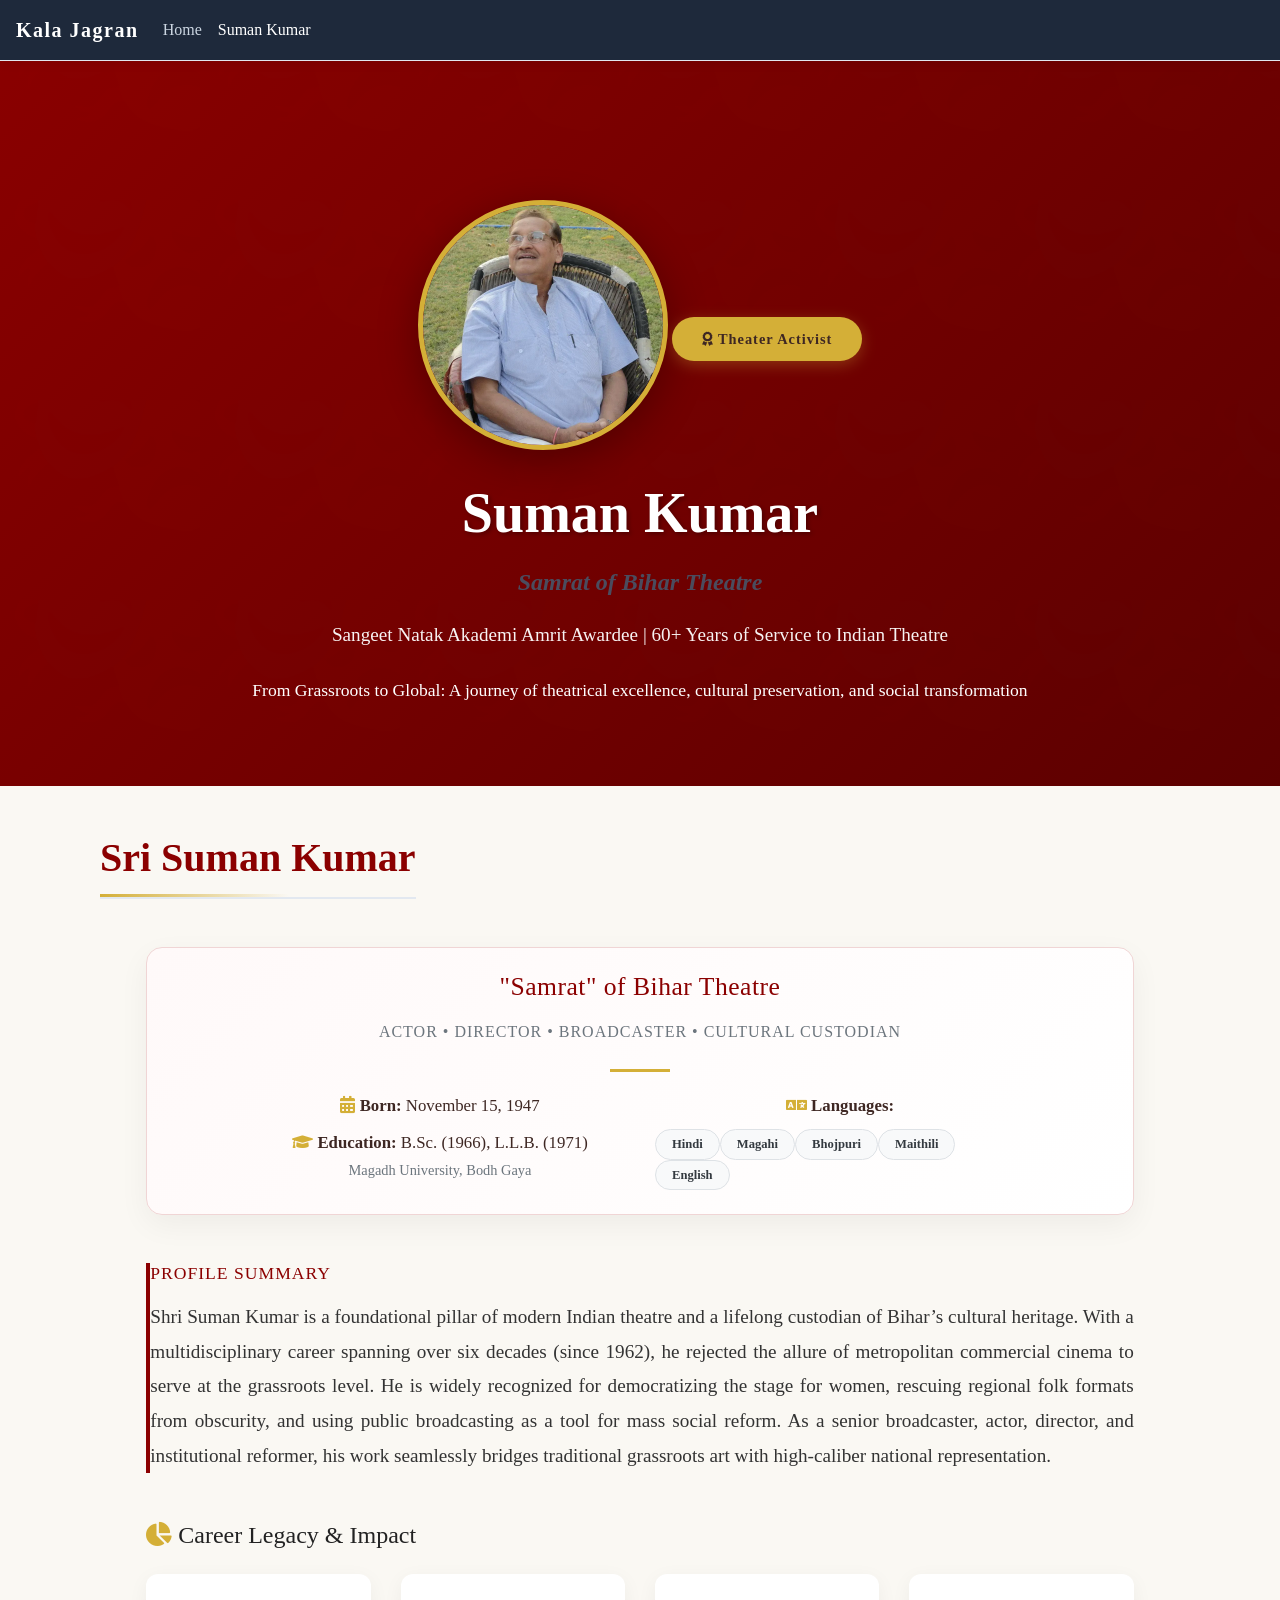
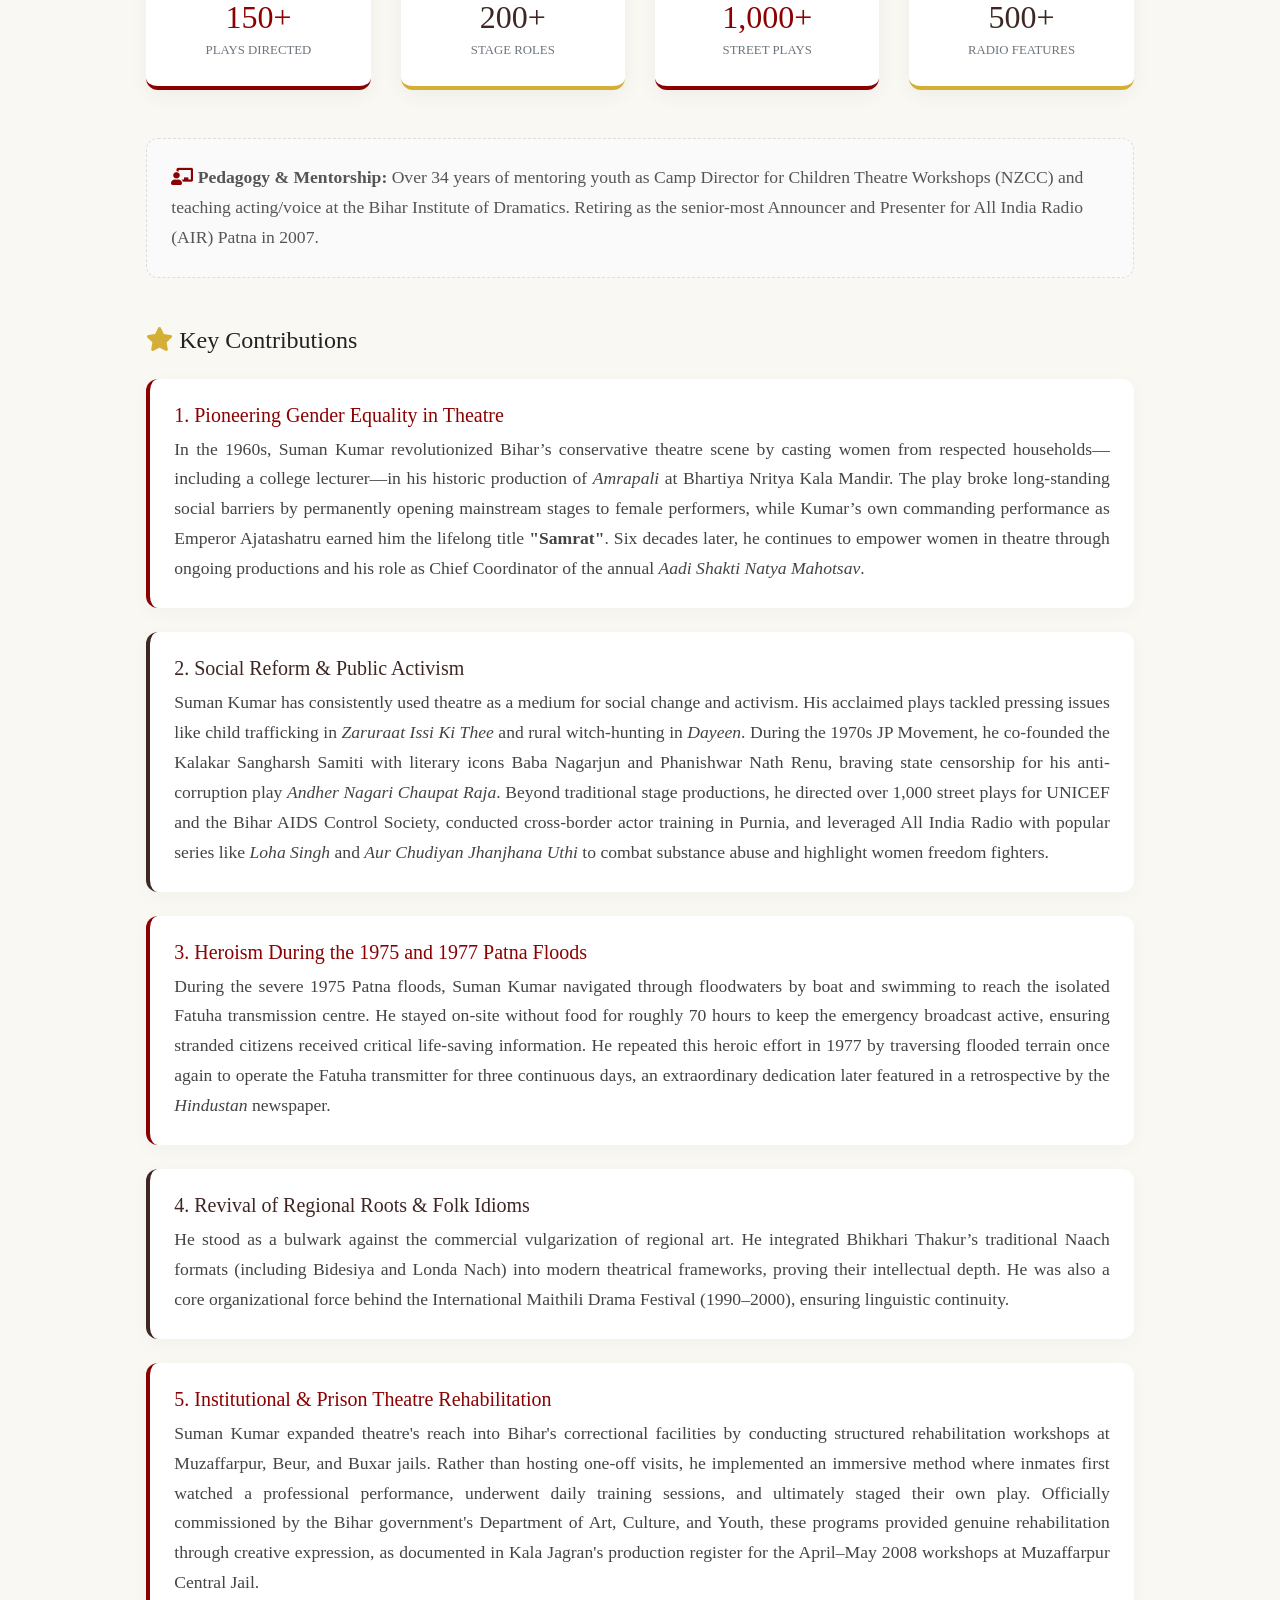
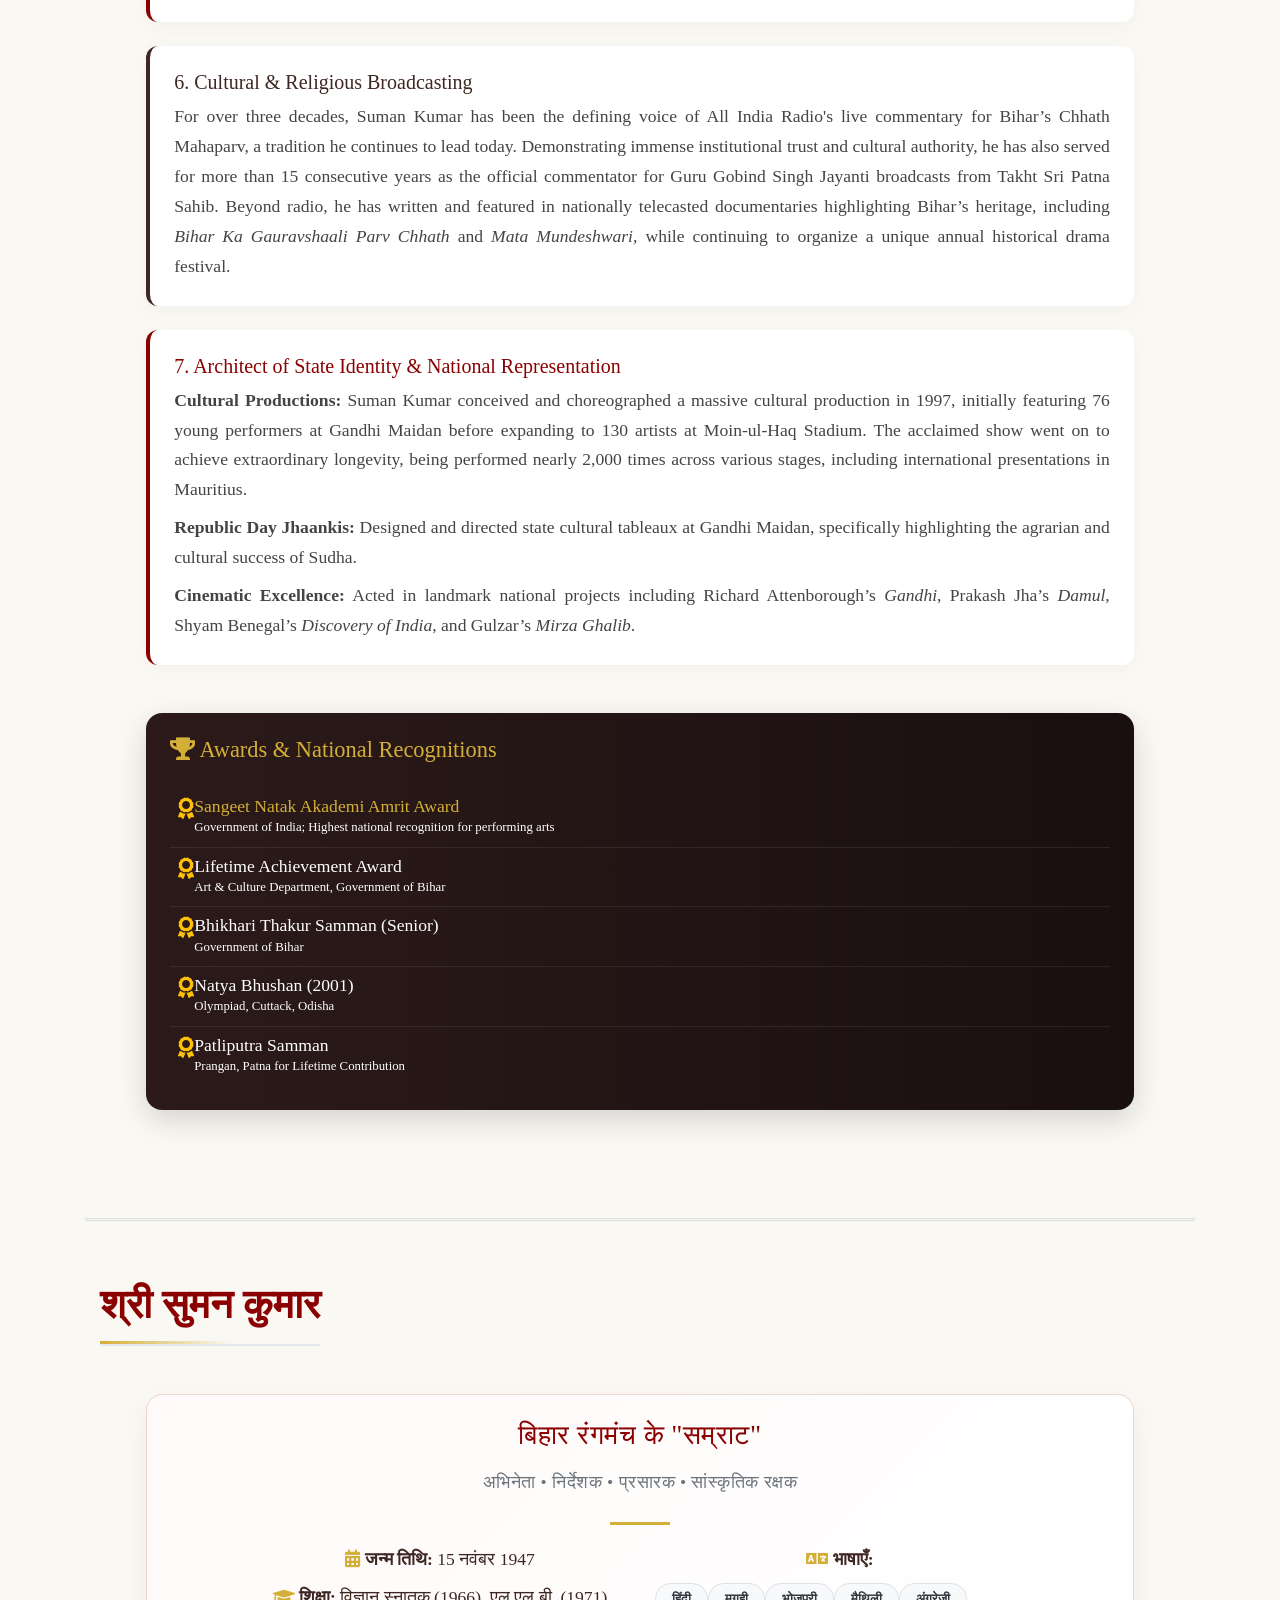
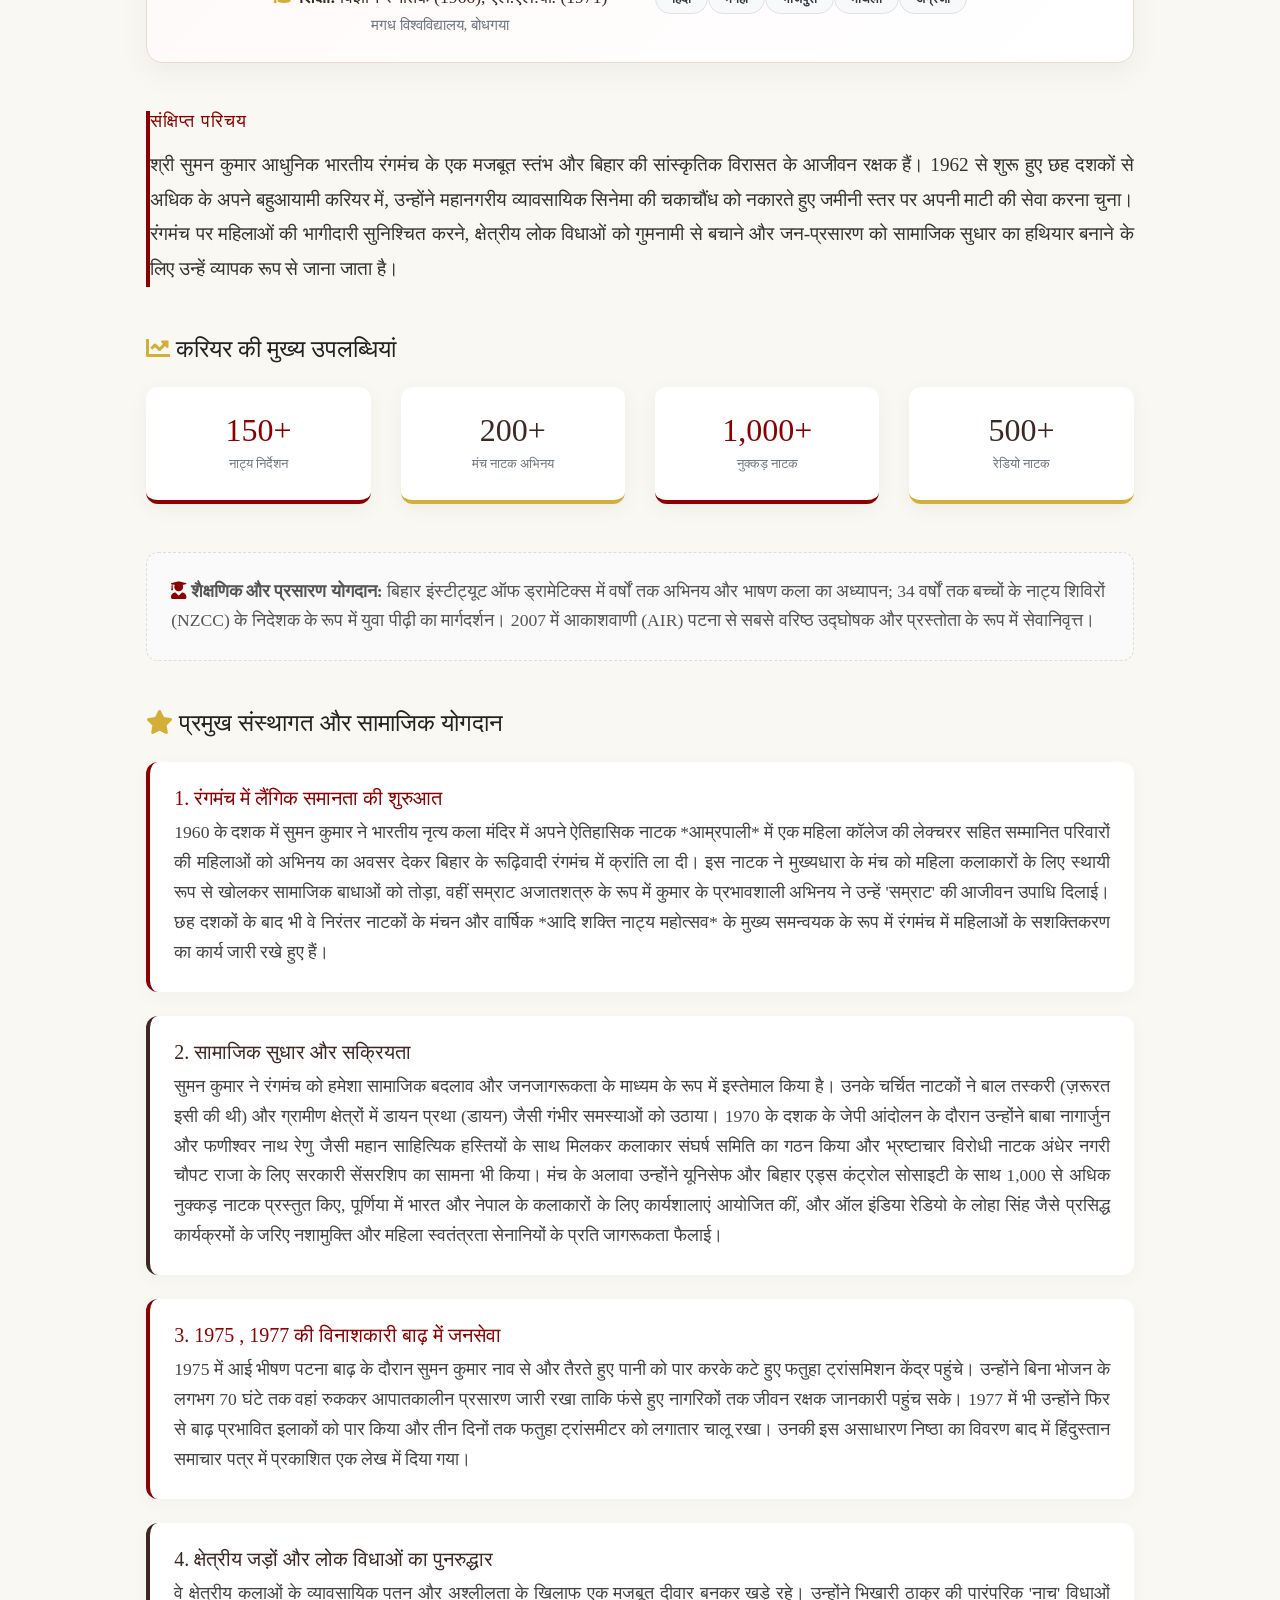
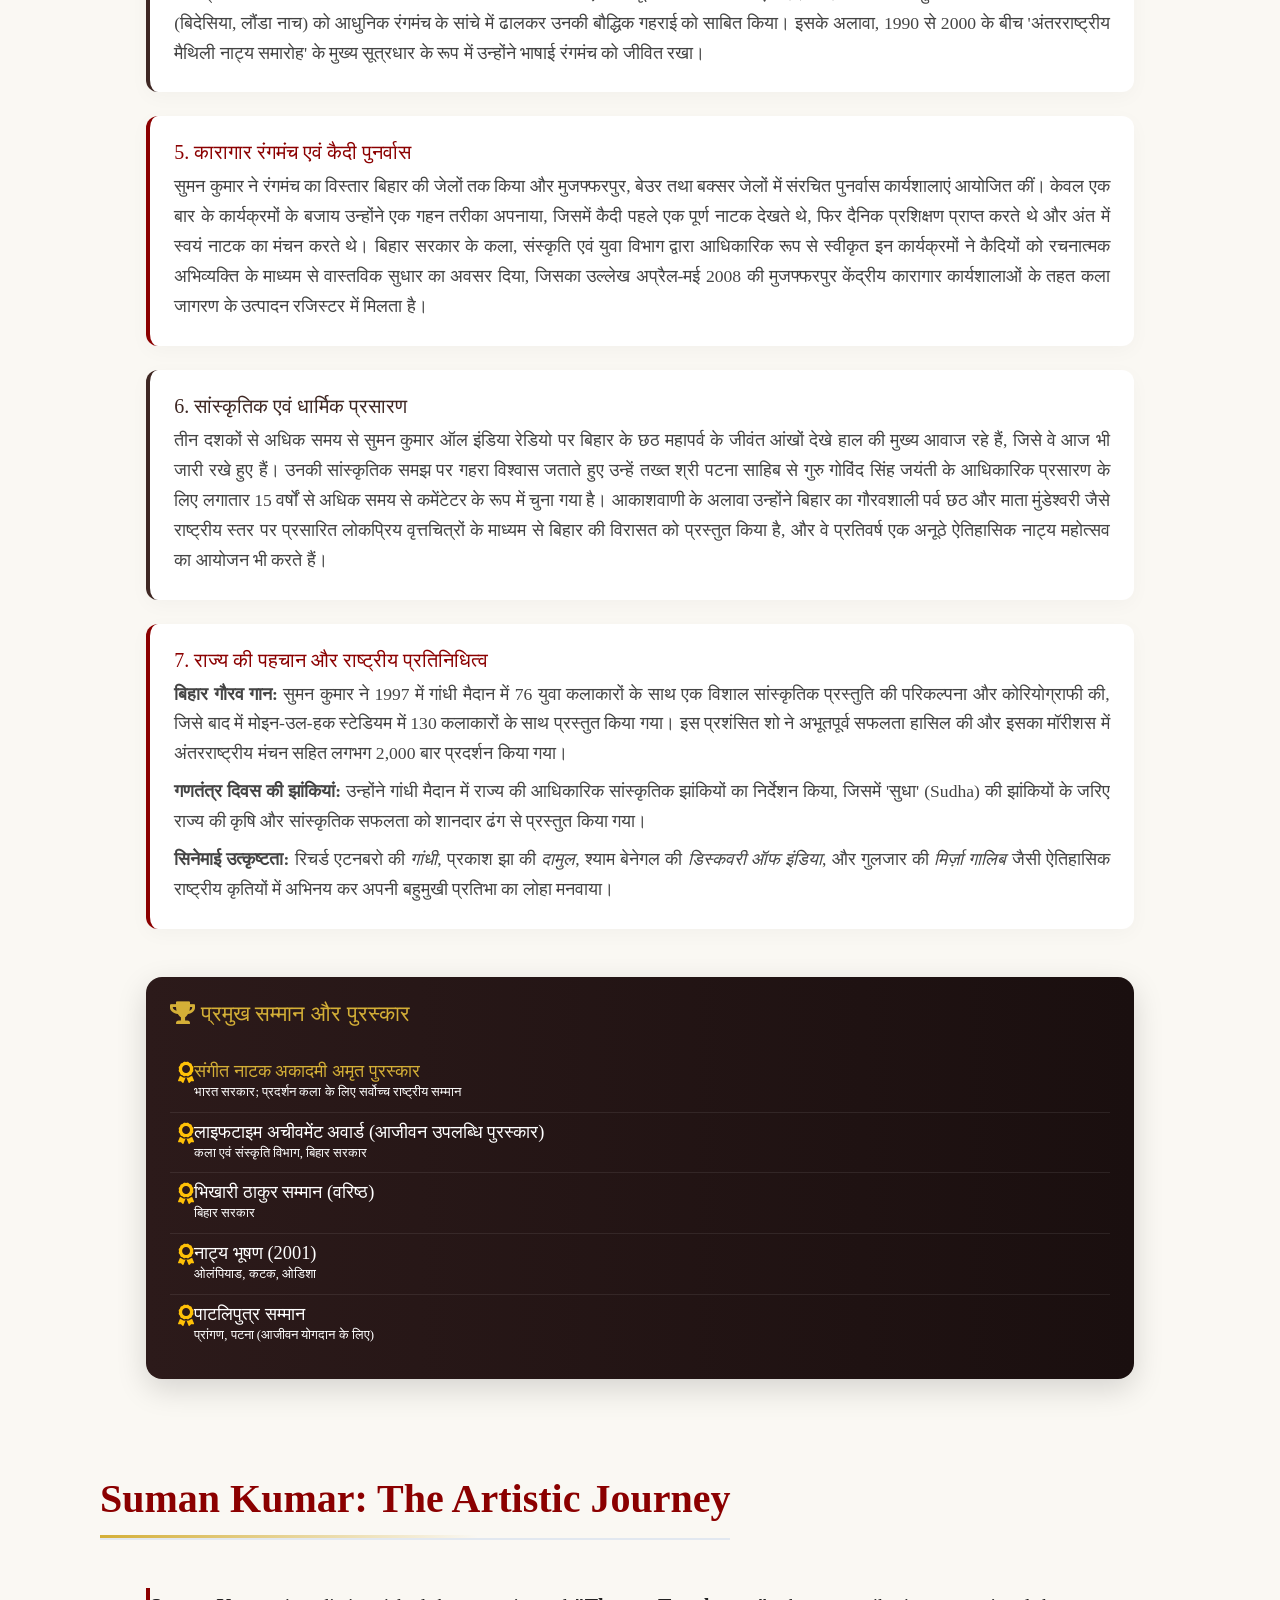
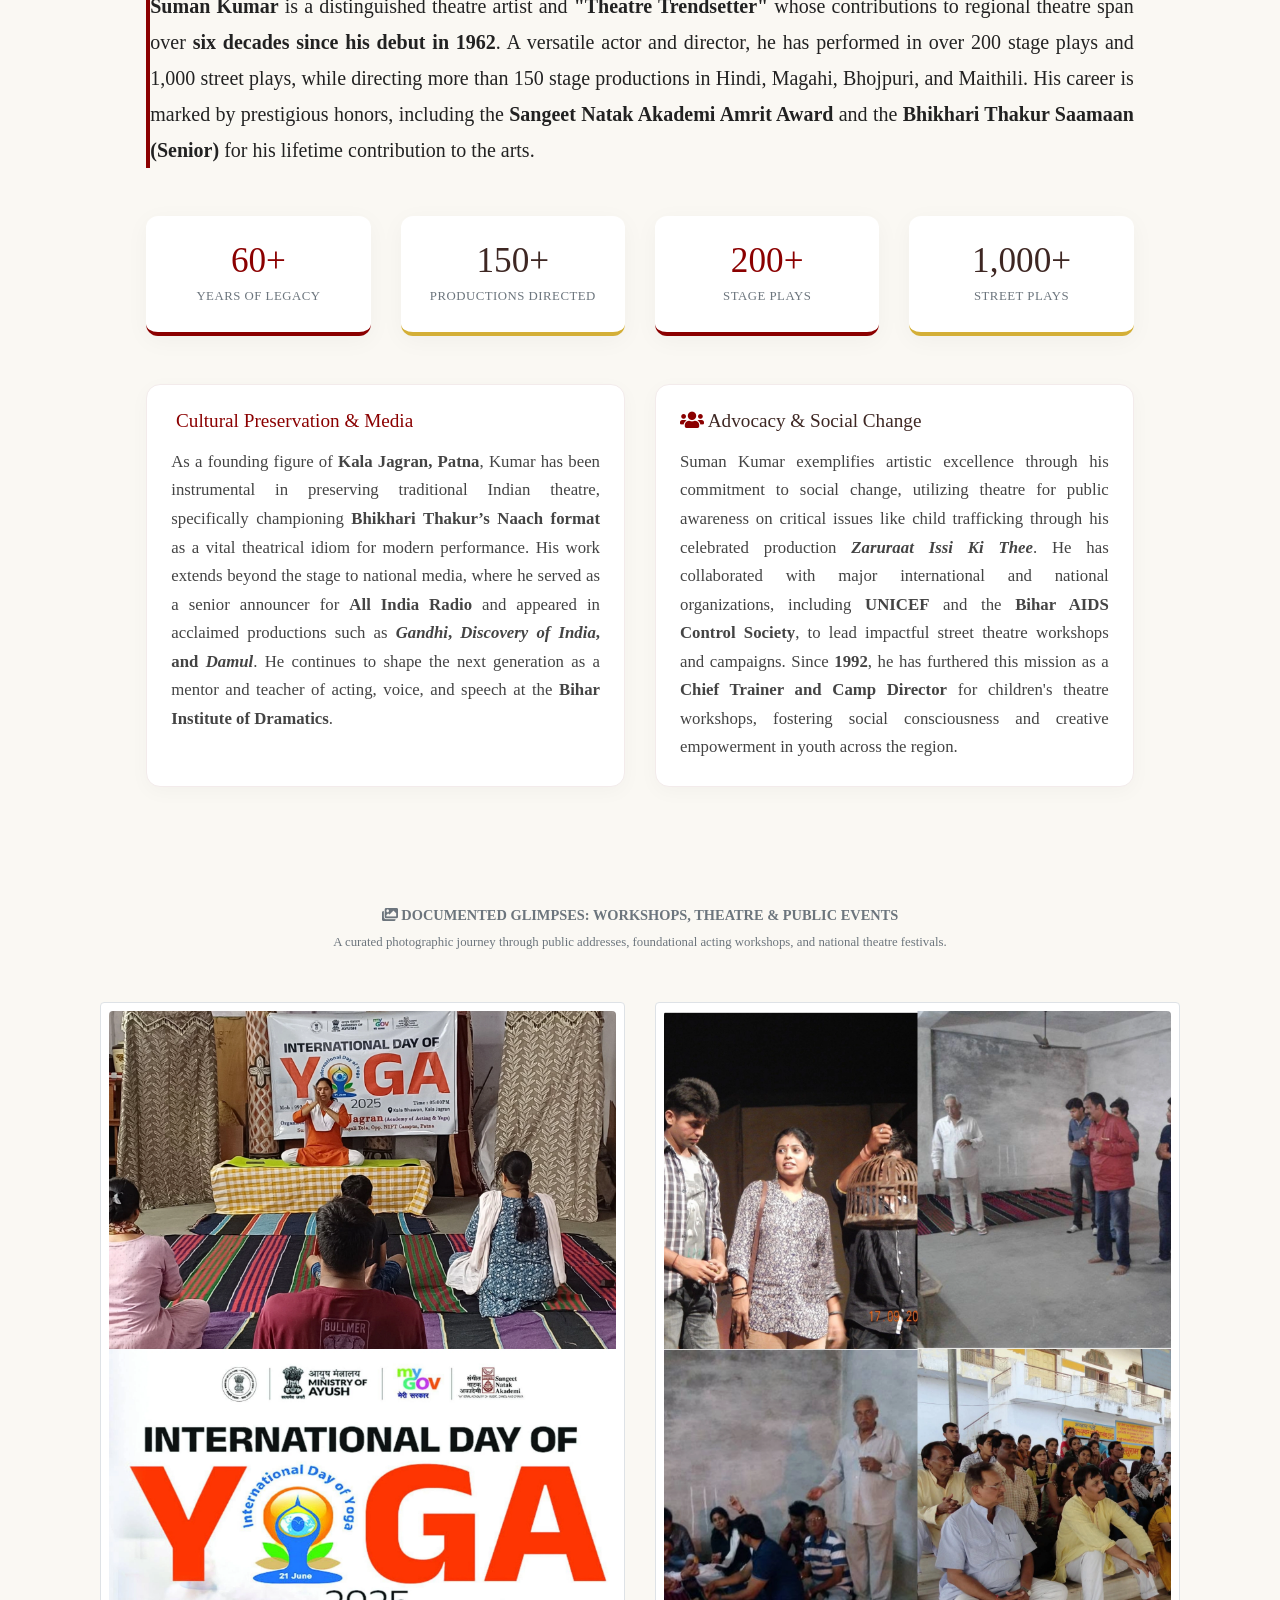
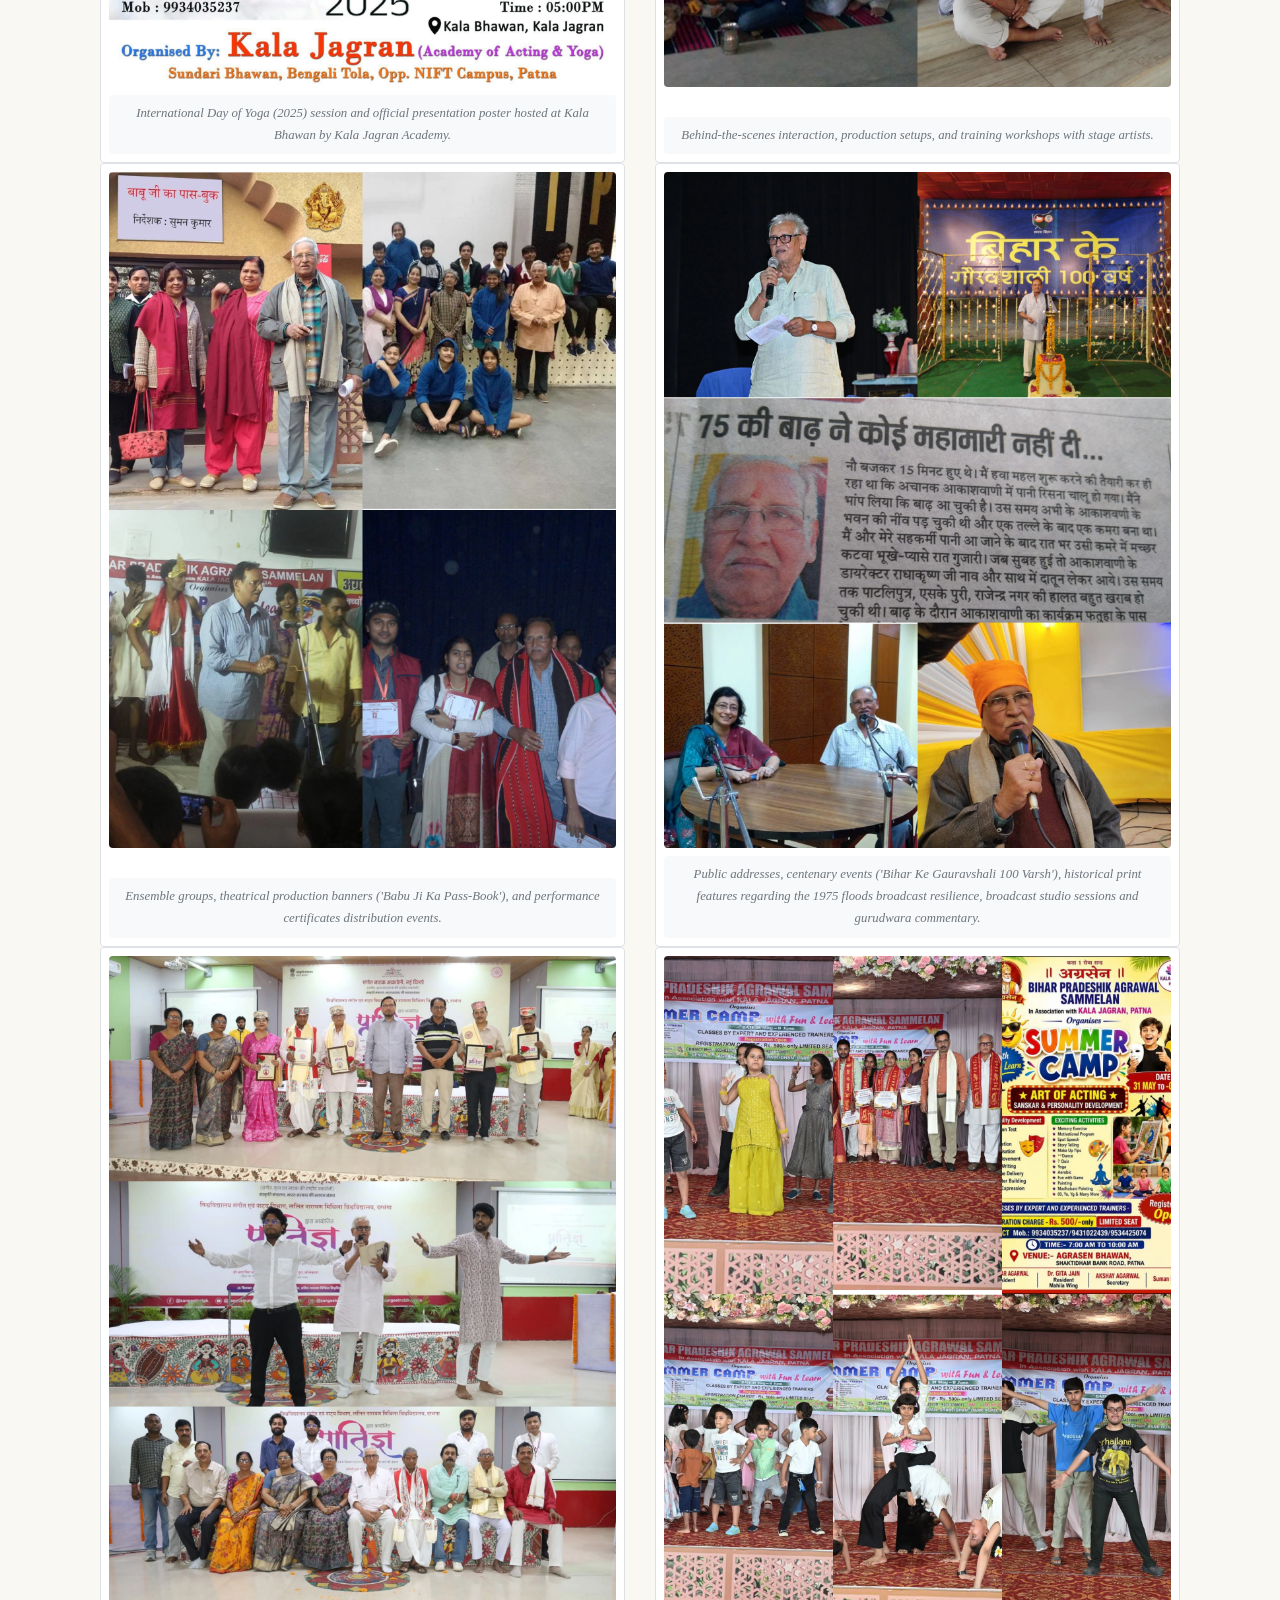
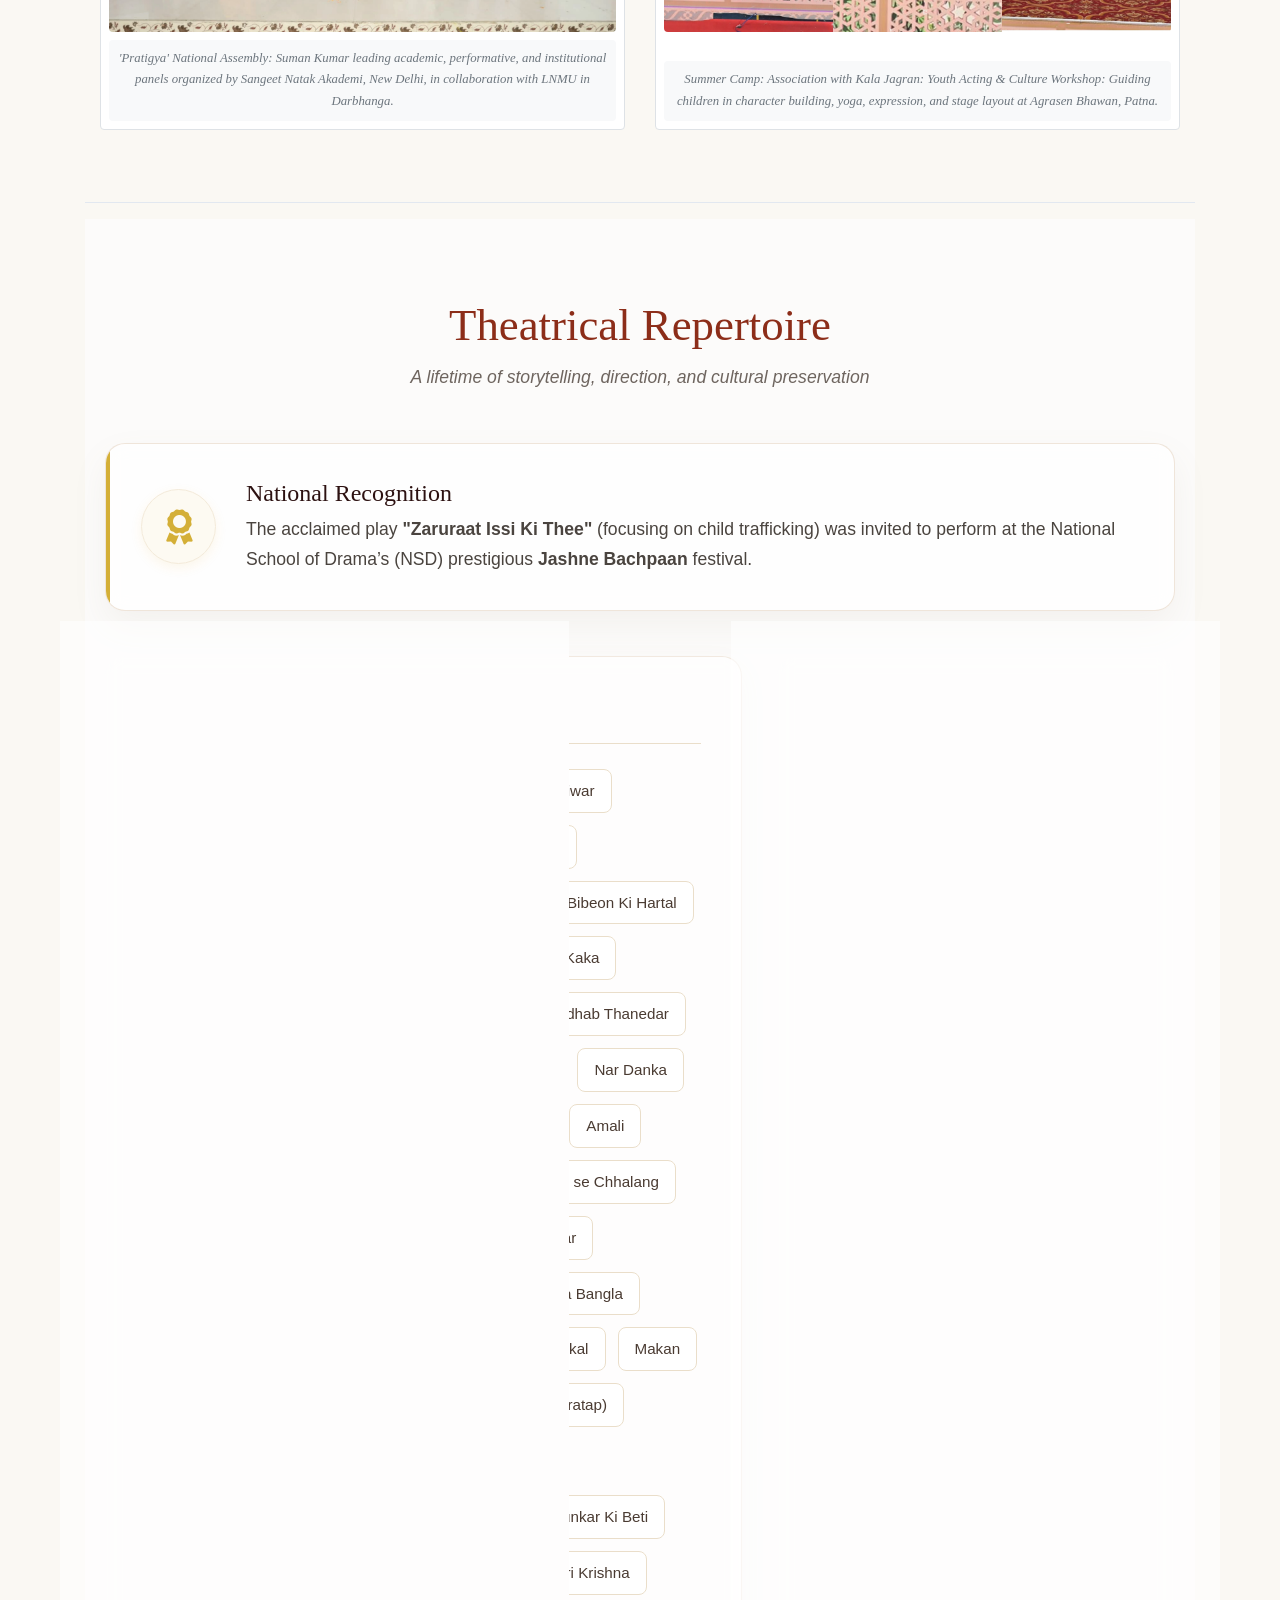
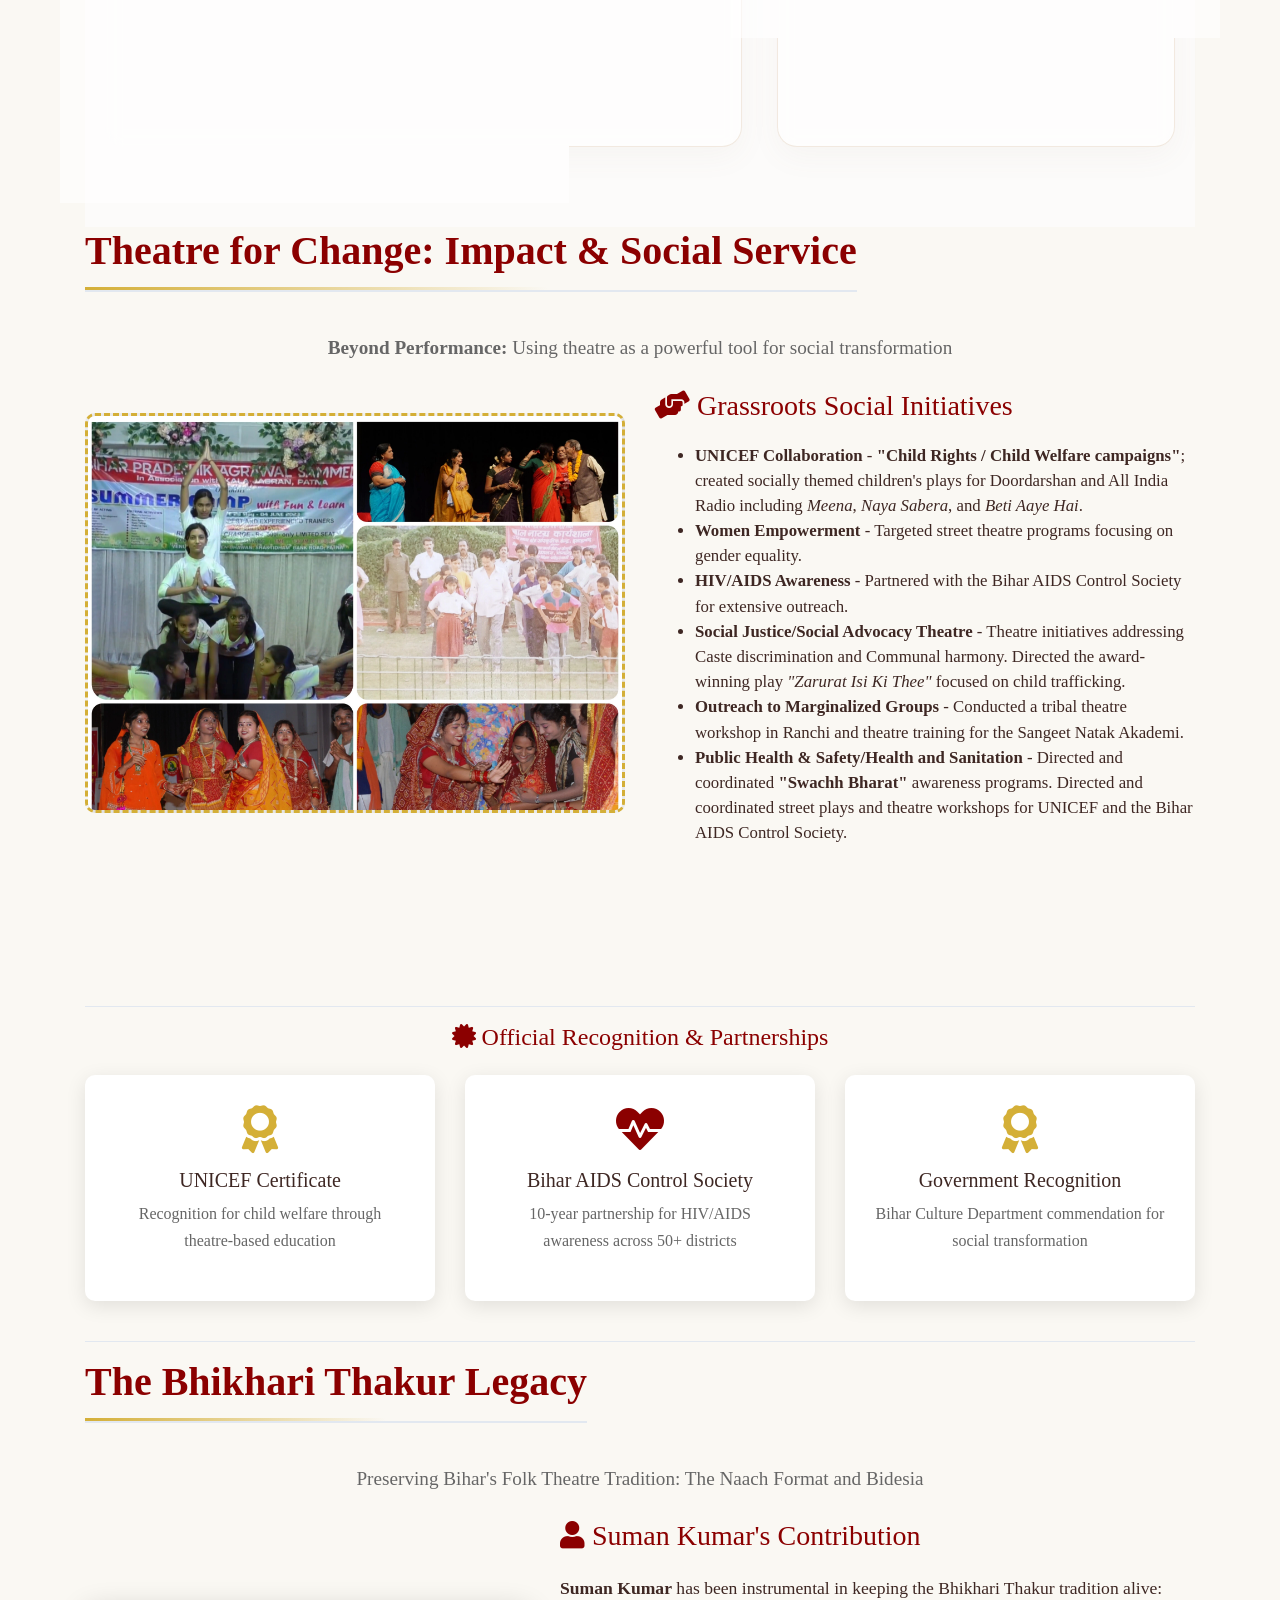
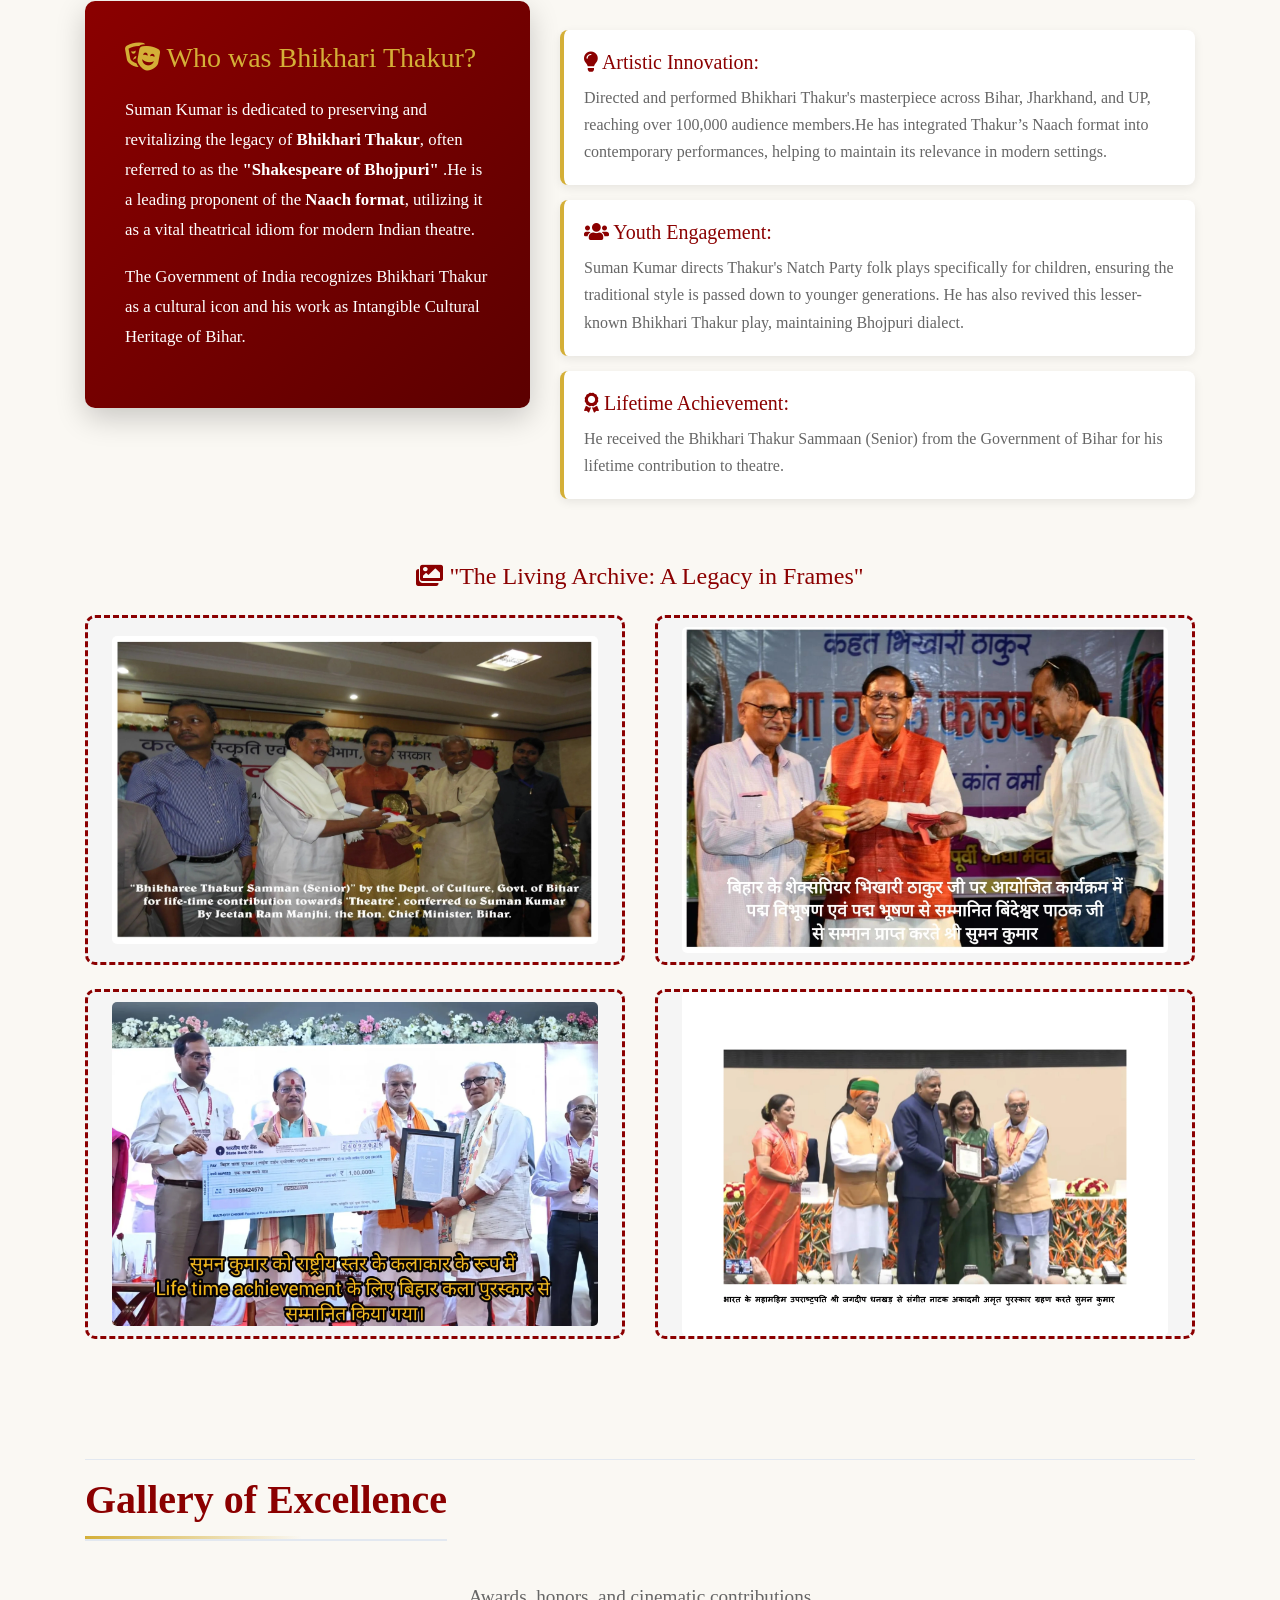
==== commit 3bca795f: "feat: updated theatre sections with image zoom lightbox modal" ====
--- a/suman-kumar.html
+++ b/suman-kumar.html
@@ -36,9 +36,6 @@
           </li>
           <li class="nav-item active">
             <a class="nav-link" href="suman-kumar.html">Suman Kumar</a>
-          </li>
-          <li class="nav-item">
-            <a class="nav-link" href="index.html#contact_us">Contact Us</a>
           </li>
         </ul>
       </div>
--- a/style/style.css
+++ b/style/style.css
@@ -1,23 +1,311 @@
-html,
-header,
+/* ==========================================================================
+   Light Neutral Theme (Kala Jagran)
+   ========================================================================== */
+
+:root {
+  --bg-main: #f8fafc;          /* Light slate canvas */
+  --bg-card: #ffffff;          /* White cards */
+  --bg-nav: #1e293b;           /* Dark slate header */
+  --bg-footer: #0f172a;        /* Dark footer */
+  
+  --border-color: #e2e8f0;     
+  --border-focus: #64748b;     
+
+  --text-primary: #0f172a;     
+  --text-muted: #475569;       
+  --accent-neutral: #334155;   
+}
+
+body {
+  font-family: -apple-system, BlinkMacSystemFont, "Segoe UI", Roboto, "Helvetica Neue", Arial, sans-serif;
+  background-color: var(--bg-main);
+  color: var(--text-primary);
+  line-height: 1.7;
+}
+
+/* Navigation */
+.navbar {
+  background-color: var(--bg-nav) !important;
+  border-bottom: 1px solid var(--border-color);
+  box-shadow: 0 2px 10px rgba(0, 0, 0, 0.08);
+}
+
+.navbar-brand {
+  color: #ffffff !important;
+  font-weight: 700;
+  letter-spacing: 1.5px;
+}
+
+.nav-link {
+  color: #cbd5e1 !important;
+  font-weight: 500;
+  transition: color 0.3s ease;
+}
+
+.nav-link:hover, 
+.nav-item.active .nav-link {
+  color: #ffffff !important;
+}
+
+/* Hero Section */
 #intro {
-    height: 100%;
-    scroll-behavior: smooth;
-}
-
-.index-page {
-    height: 100%;
-}
-
-#intro{
-    background: url("../assets/icon/nataraj.jpg")no-repeat center center fixed;
-    -webkit-background-size: cover;
-    -moz-background-size: cover;
-    -o-background-size: cover;
-    background-size: cover;   
-}
-
-footer{
-    background-color: #1D1E32;
-}
-
+  background: linear-gradient(
+                to right, 
+                rgba(248, 250, 252, 0.80) 0%, 
+                rgba(248, 250, 252, 0.60) 35%, 
+                rgba(248, 250, 252, 0.15) 70%, 
+                rgba(248, 250, 252, 0.05) 100%
+              ), 
+              url('../assets/icon/natraja.jpeg') no-repeat;
+  background-size: cover;
+  background-position: middle right; 
+  padding: 160px 0 90px 0;        
+  border-bottom: 1px solid var(--border-color);
+}
+
+.brand-title {
+  color: var(--text-primary);
+  font-weight: 800;
+  letter-spacing: 1px;
+}
+
+.neutral-accent {
+  color: var(--accent-neutral);
+}
+
+.hero-subtitle {
+  color: var(--text-muted) !important;
+  font-weight: 500;
+}
+
+/* Cards & Content Layout */
+.archive-card {
+  background-color: var(--bg-card);
+  border: 1px solid var(--border-color);
+  border-radius: 12px;
+  box-shadow: 0 4px 20px rgba(0, 0, 0, 0.05);
+}
+
+.about-text {
+  font-size: 1.05rem;
+  line-height: 1.8;
+  color: var(--text-primary);
+  text-align: justify;
+}
+
+.section-title {
+  color: var(--accent-neutral);
+  font-weight: 700;
+  border-bottom: 2px solid var(--border-color);
+  padding-bottom: 8px;
+  margin-bottom: 20px;
+}
+
+.badge-custom {
+  background-color: #e2e8f0;
+  color: #1e293b;
+  font-weight: 600;
+  padding: 6px 12px;
+  border-radius: 6px;
+}
+
+/* Tables */
+.table-custom {
+  border: 1px solid var(--border-color);
+}
+
+.table-custom th {
+  background-color: #f1f5f9;
+  color: var(--text-primary);
+  border-bottom: 2px solid var(--border-color);
+}
+
+/* Impact Metrics */
+.impact-box {
+  background: #f1f5f9;
+  border-radius: 8px;
+  padding: 20px;
+  text-align: center;
+  border: 1px solid var(--border-color);
+}
+
+.impact-number {
+  font-size: 2rem;
+  font-weight: 800;
+  color: #1e293b;
+}
+
+/* Media Framework */
+.carousel-item img {
+  max-height: 440px;
+  object-fit: cover;
+  border-radius: 8px;
+}
+
+.embed-responsive {
+  border: 1px solid var(--border-color);
+  box-shadow: 0 4px 16px rgba(0, 0, 0, 0.06);
+  border-radius: 8px;
+}
+
+.map-frame {
+  border: 0; 
+}
+
+/* Form Controls */
+.form-dark-control {
+  background-color: #f1f5f9 !important;
+  border: 1px solid var(--border-color) !important;
+  color: var(--text-primary) !important;
+  border-radius: 6px;
+  transition: border-color 0.3s ease, box-shadow 0.3s ease;
+}
+
+.form-dark-control:focus {
+  background-color: #ffffff !important;
+  border-color: var(--border-focus) !important;
+  box-shadow: 0 0 0 0.2rem rgba(100, 116, 139, 0.15) !important;
+}
+
+/* Buttons */
+.btn-neutral {
+  background-color: #1e293b;
+  color: #ffffff;
+  border: 1px solid #1e293b;
+  border-radius: 30px;
+  padding: 10px 24px;
+  font-weight: 600;
+  transition: all 0.3s ease;
+}
+
+.btn-neutral:hover {
+  background-color: #334155;
+  color: #ffffff;
+  box-shadow: 0 4px 12px rgba(0, 0, 0, 0.15);
+}
+
+hr {
+  border-top: 1px solid var(--border-color);
+}
+
+footer {
+  background-color: var(--bg-footer);
+  border-top: 1px solid var(--border-color);
+}
+/* Natya Mahotsav Cards & Media Grid */
+.festival-card {
+  background-color: var(--bg-card);
+  border: 1px solid var(--border-color);
+  border-radius: 12px;
+  box-shadow: 0 4px 16px rgba(0, 0, 0, 0.05);
+  transition: transform 0.2s ease, box-shadow 0.2s ease;
+}
+
+.festival-card:hover {
+  transform: translateY(-2px);
+  box-shadow: 0 6px 20px rgba(0, 0, 0, 0.08);
+}
+
+.festival-badge {
+  background-color: #1e293b;
+  color: #ffffff;
+  font-size: 0.8rem;
+  padding: 4px 10px;
+  border-radius: 4px;
+}
+
+.media-thumb {
+  width: 100%;
+  height: 180px;
+  object-fit: cover;
+  border-radius: 8px;
+  border: 1px solid var(--border-color);
+}
+/* Nukkad Natak Dedicated Section */
+.nukkad-card {
+  background-color: var(--bg-card);
+  border: 1px solid var(--border-color);
+  border-left: 5px solid #1e293b; /* Accent highlight bar */
+  border-radius: 12px;
+  box-shadow: 0 4px 16px rgba(0, 0, 0, 0.05);
+}
+
+/* Responsive Video Embed Container */
+.video-container {
+  position: relative;
+  width: 100%;
+  padding-bottom: 56.25%; /* 16:9 Aspect Ratio */
+  height: 0;
+  overflow: hidden;
+  border-radius: 8px;
+}
+
+.video-container iframe {
+  position: absolute;
+  top: 0;
+  left: 0;
+  width: 100%;
+  height: 100%;
+  border: 0;
+}
+
+.topic-badge {
+  background-color: #f1f5f9;
+  color: #334155;
+  border: 1px solid #cbd5e1;
+  font-weight: 600;
+  font-size: 0.85rem;
+  padding: 6px 14px;
+  border-radius: 20px;
+  display: inline-block;
+  margin-right: 6px;
+  margin-bottom: 8px;
+}
+/* ==========================================================================
+   Upcoming Plays Section Styling
+   ========================================================================== */
+
+.upcoming-card {
+  background-color: var(--bg-card);
+  border: 1px solid var(--border-color);
+  border-radius: 12px;
+  box-shadow: 0 4px 16px rgba(0, 0, 0, 0.05);
+  transition: transform 0.2s ease, box-shadow 0.2s ease;
+  overflow: hidden;
+}
+
+.upcoming-card:hover {
+  transform: translateY(-3px);
+  box-shadow: 0 8px 24px rgba(0, 0, 0, 0.08);
+}
+
+.upcoming-date-badge {
+  background-color: #1e293b;
+  color: #ffffff;
+  border-radius: 8px;
+  padding: 10px 14px;
+  text-align: center;
+  min-width: 85px;
+}
+
+.upcoming-date-badge .day {
+  font-size: 1.4rem;
+  font-weight: 800;
+  line-height: 1;
+}
+
+.upcoming-date-badge .month {
+  font-size: 0.75rem;
+  text-transform: uppercase;
+  letter-spacing: 1px;
+}
+
+.meta-info-item {
+  color: var(--text-muted);
+  font-size: 0.88rem;
+}
+
+.meta-info-item i {
+  color: var(--accent-neutral);
+  width: 18px;
+}
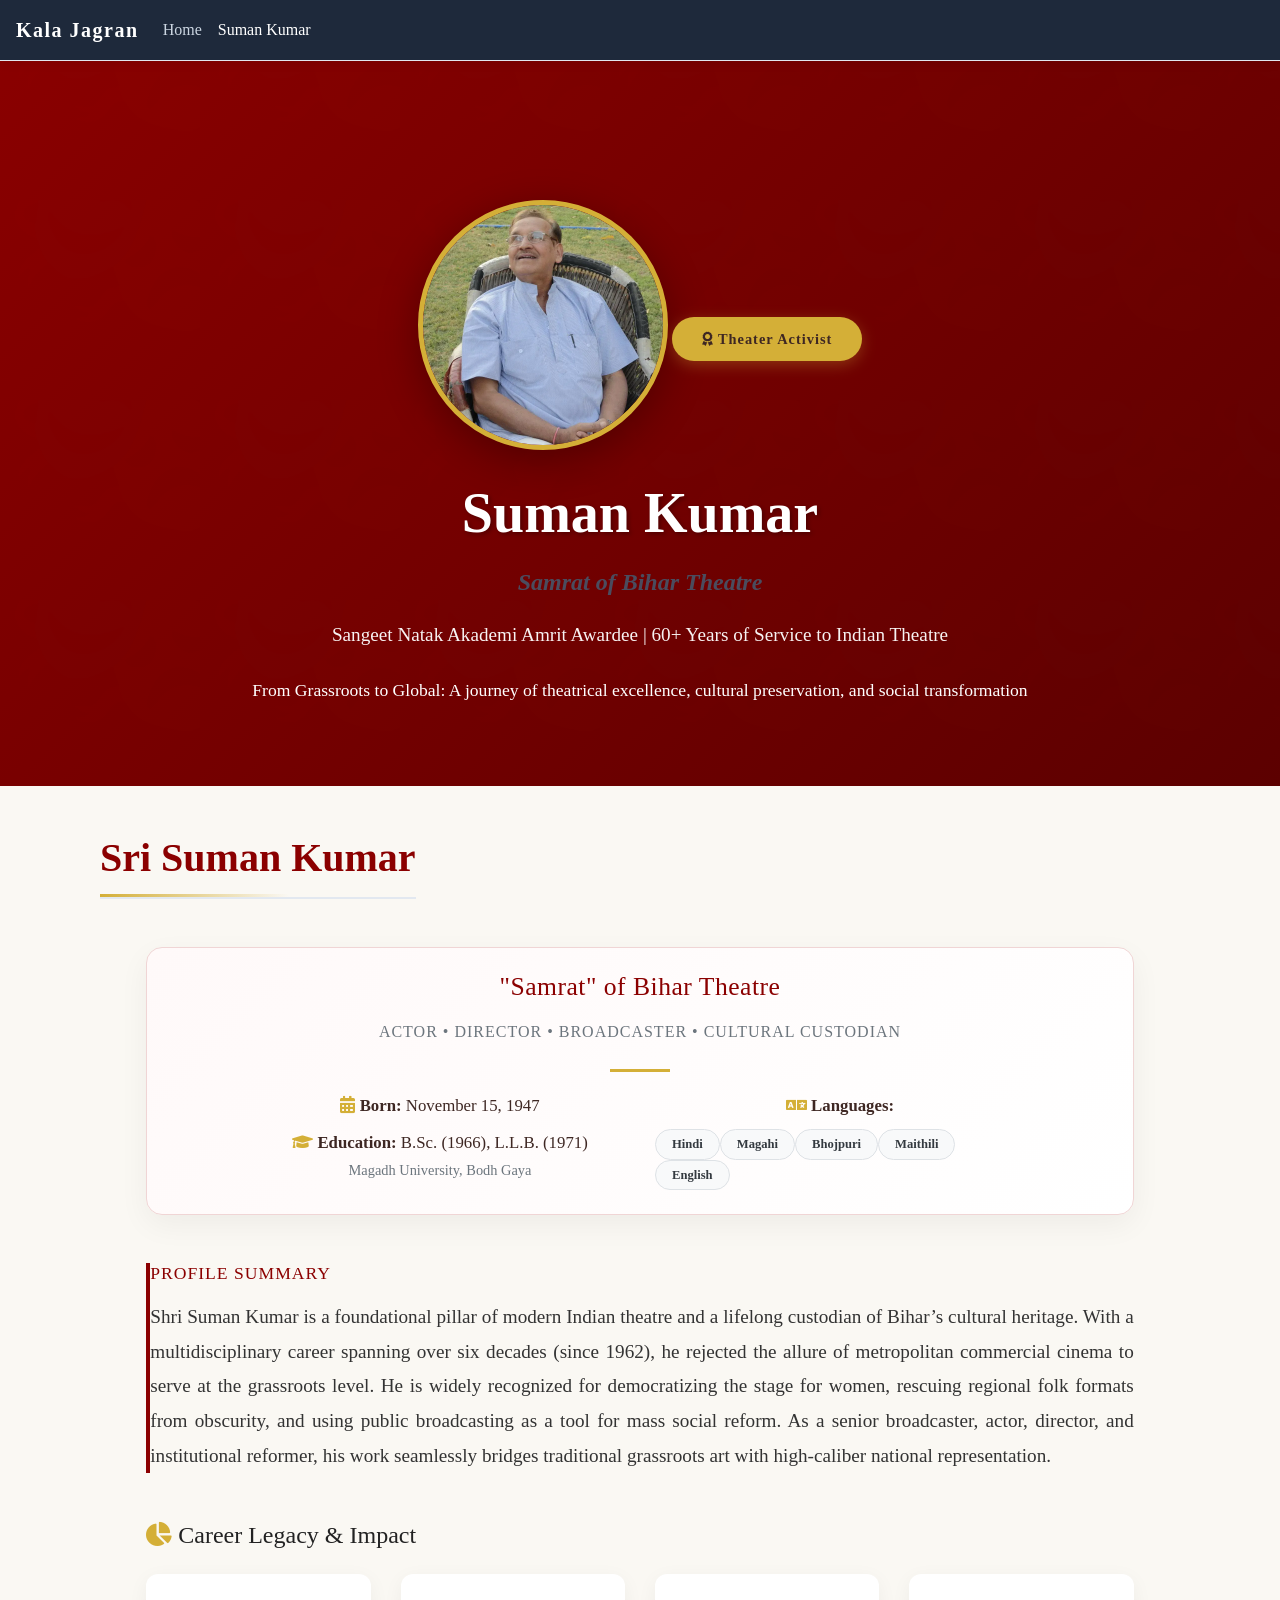
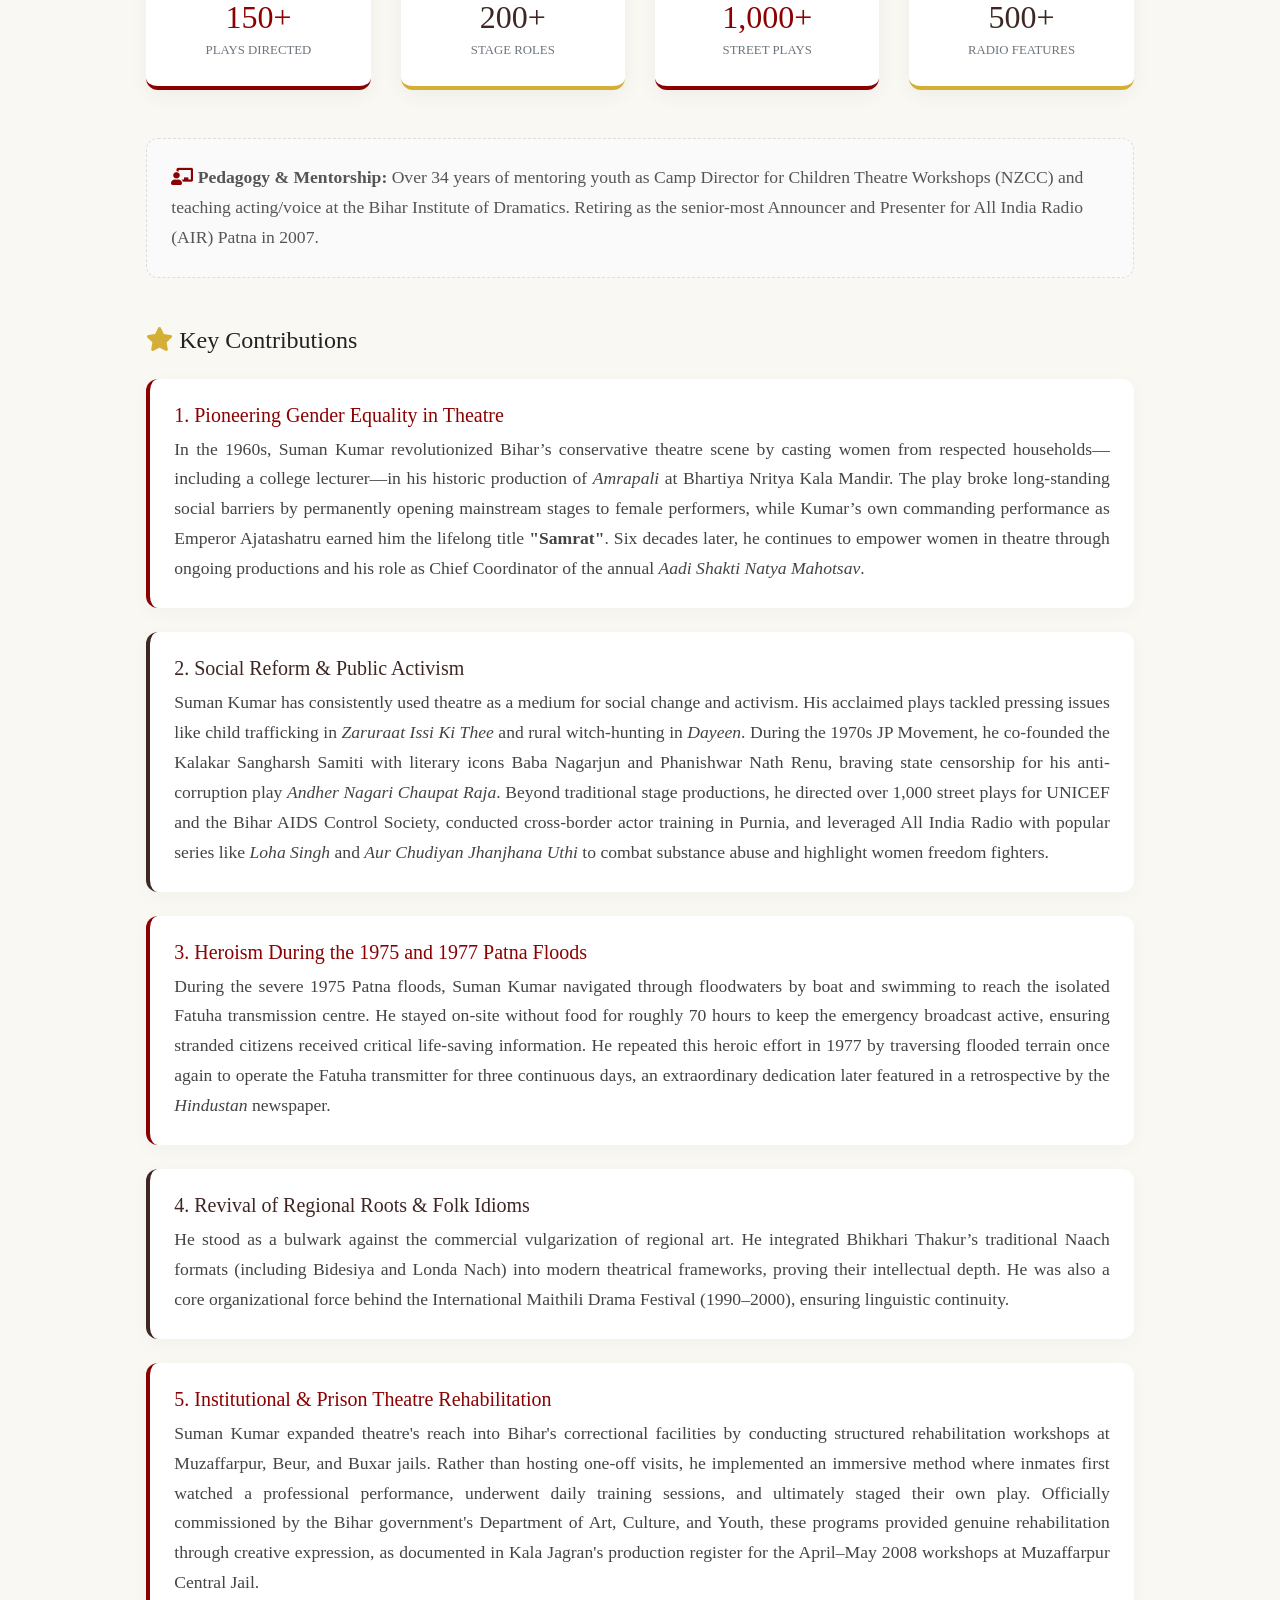
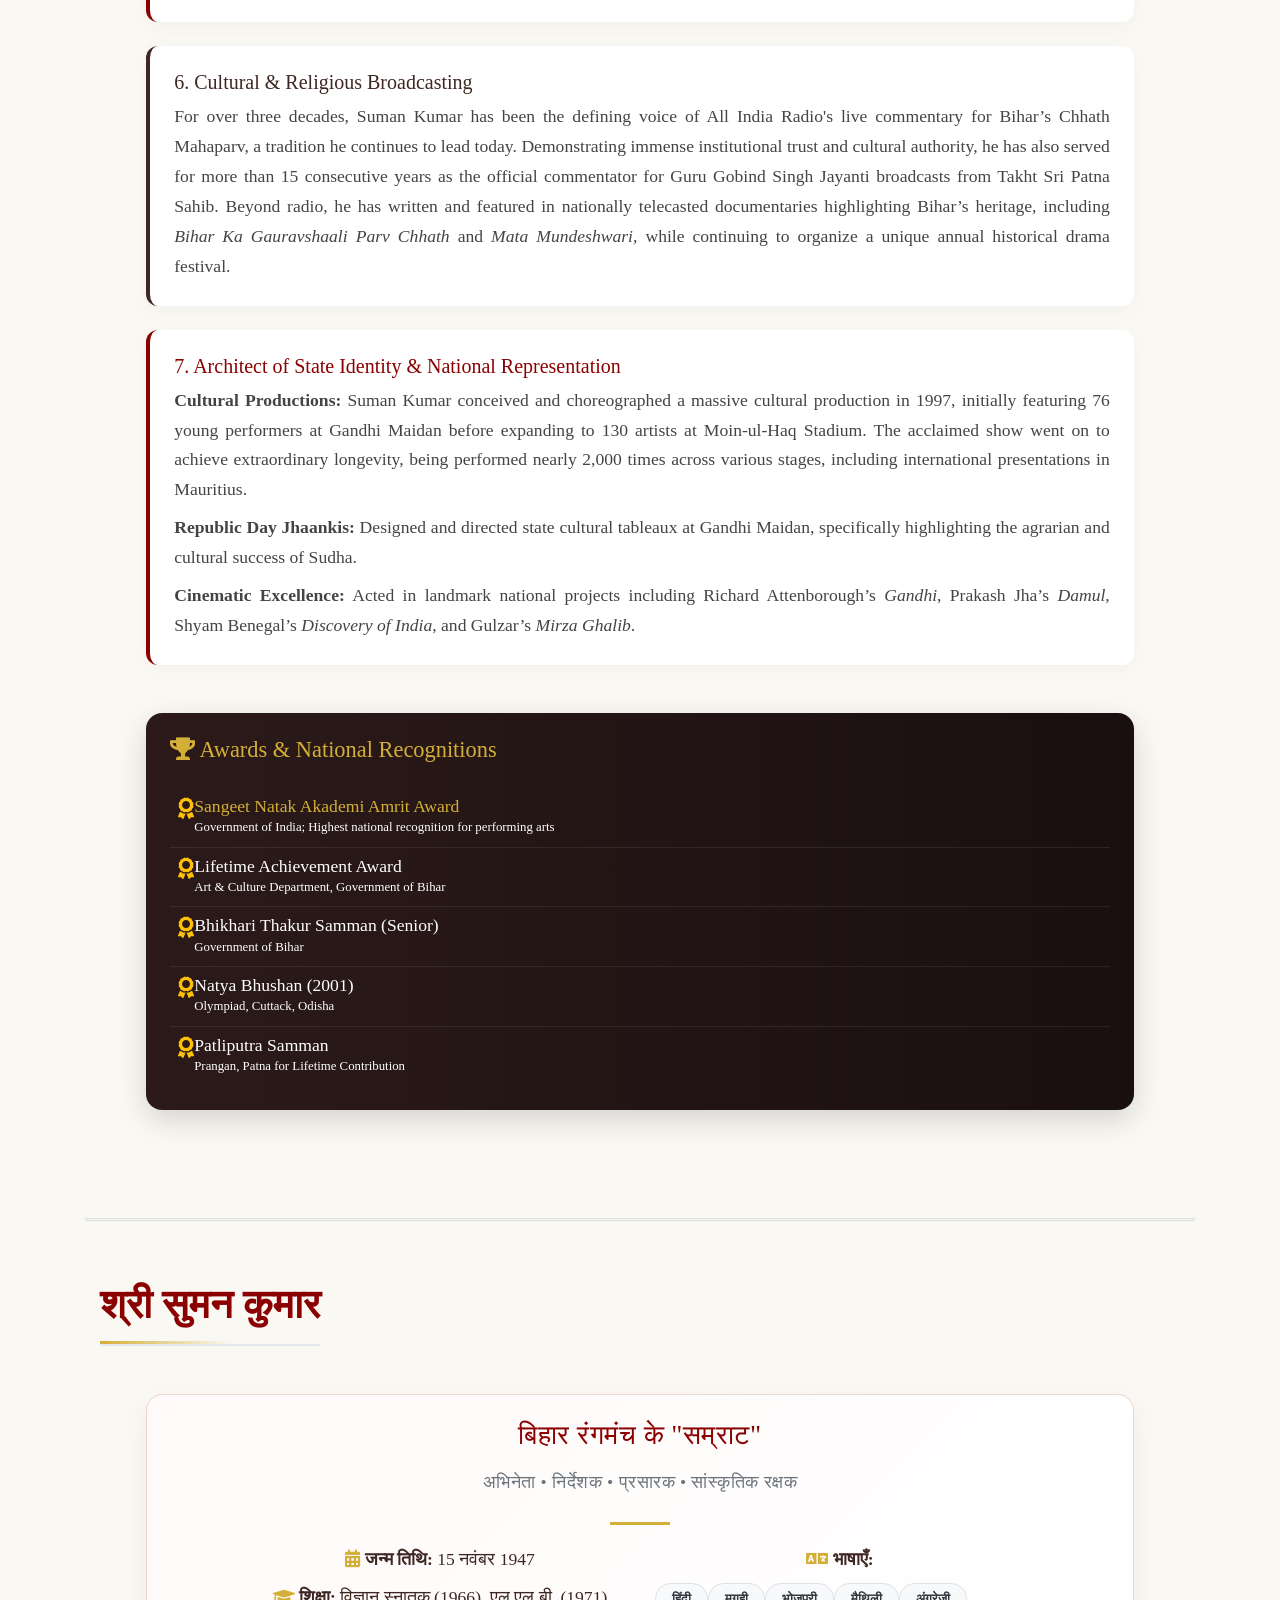
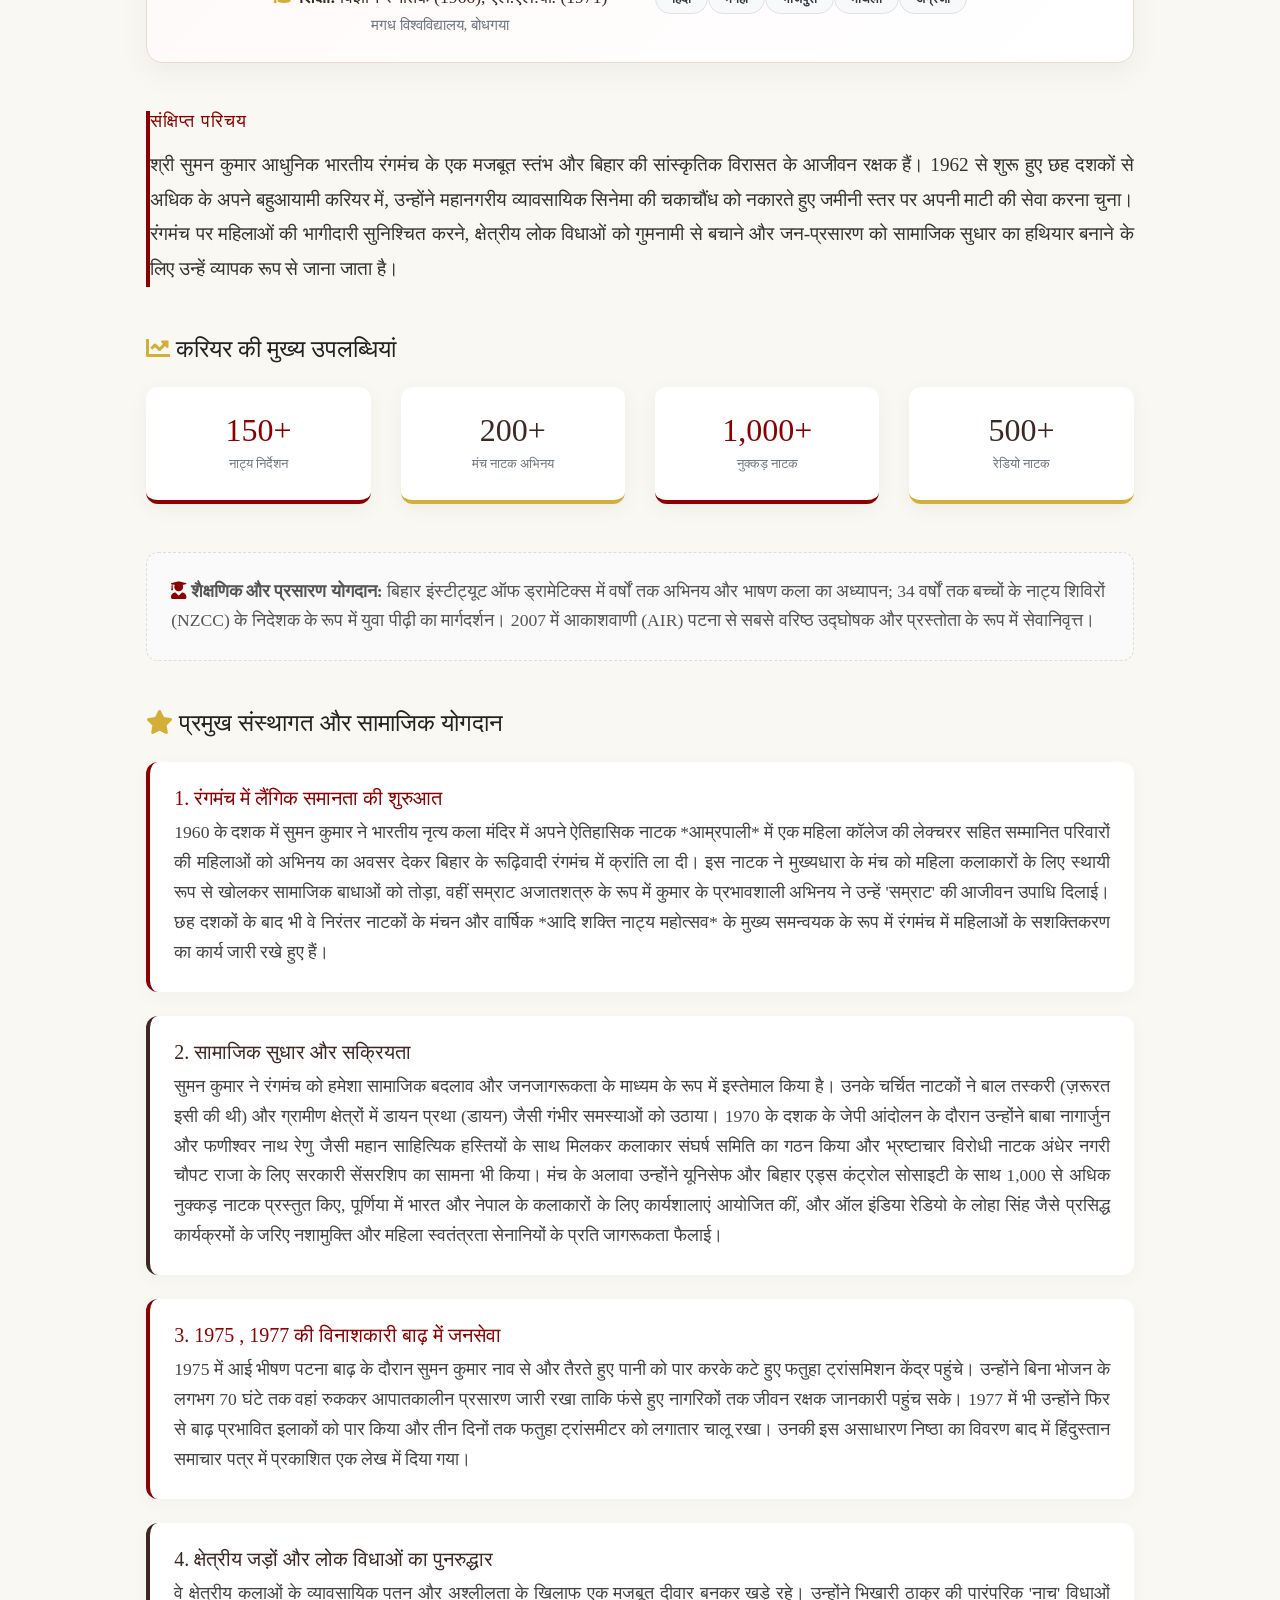
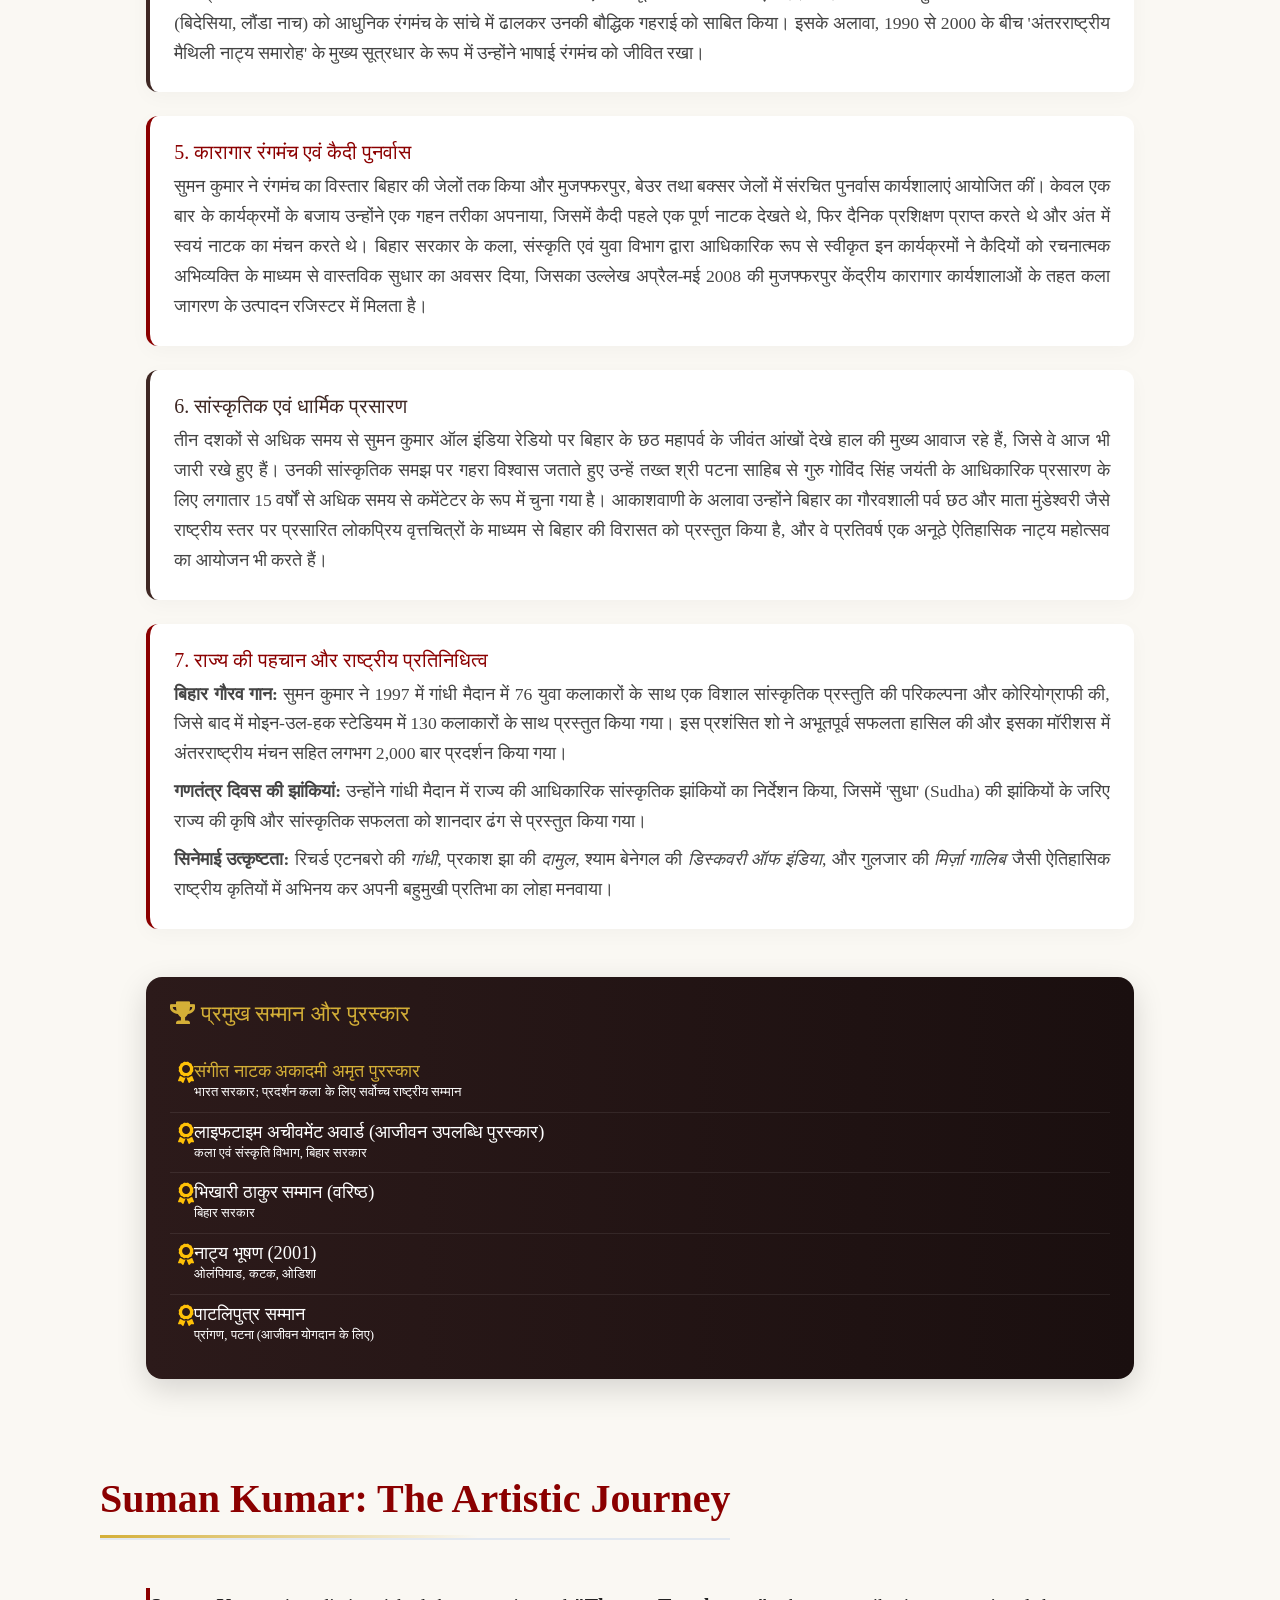
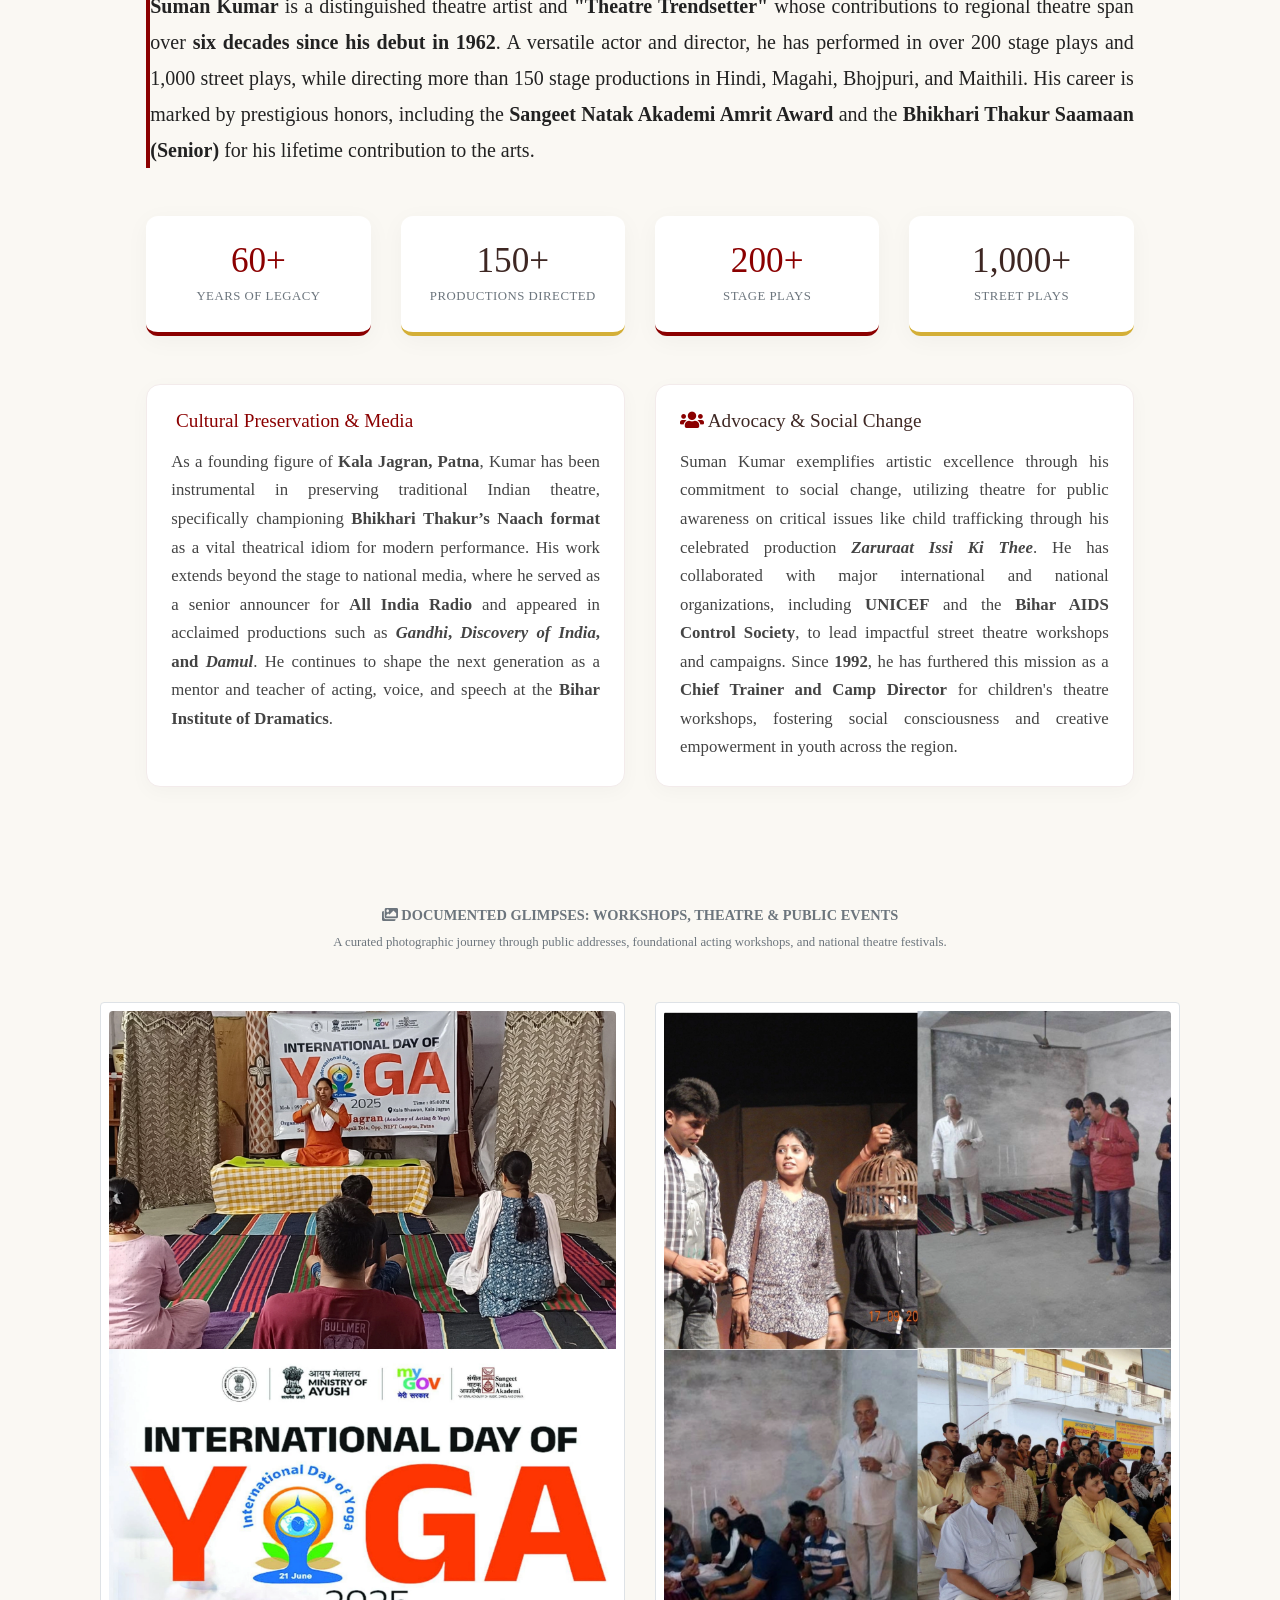
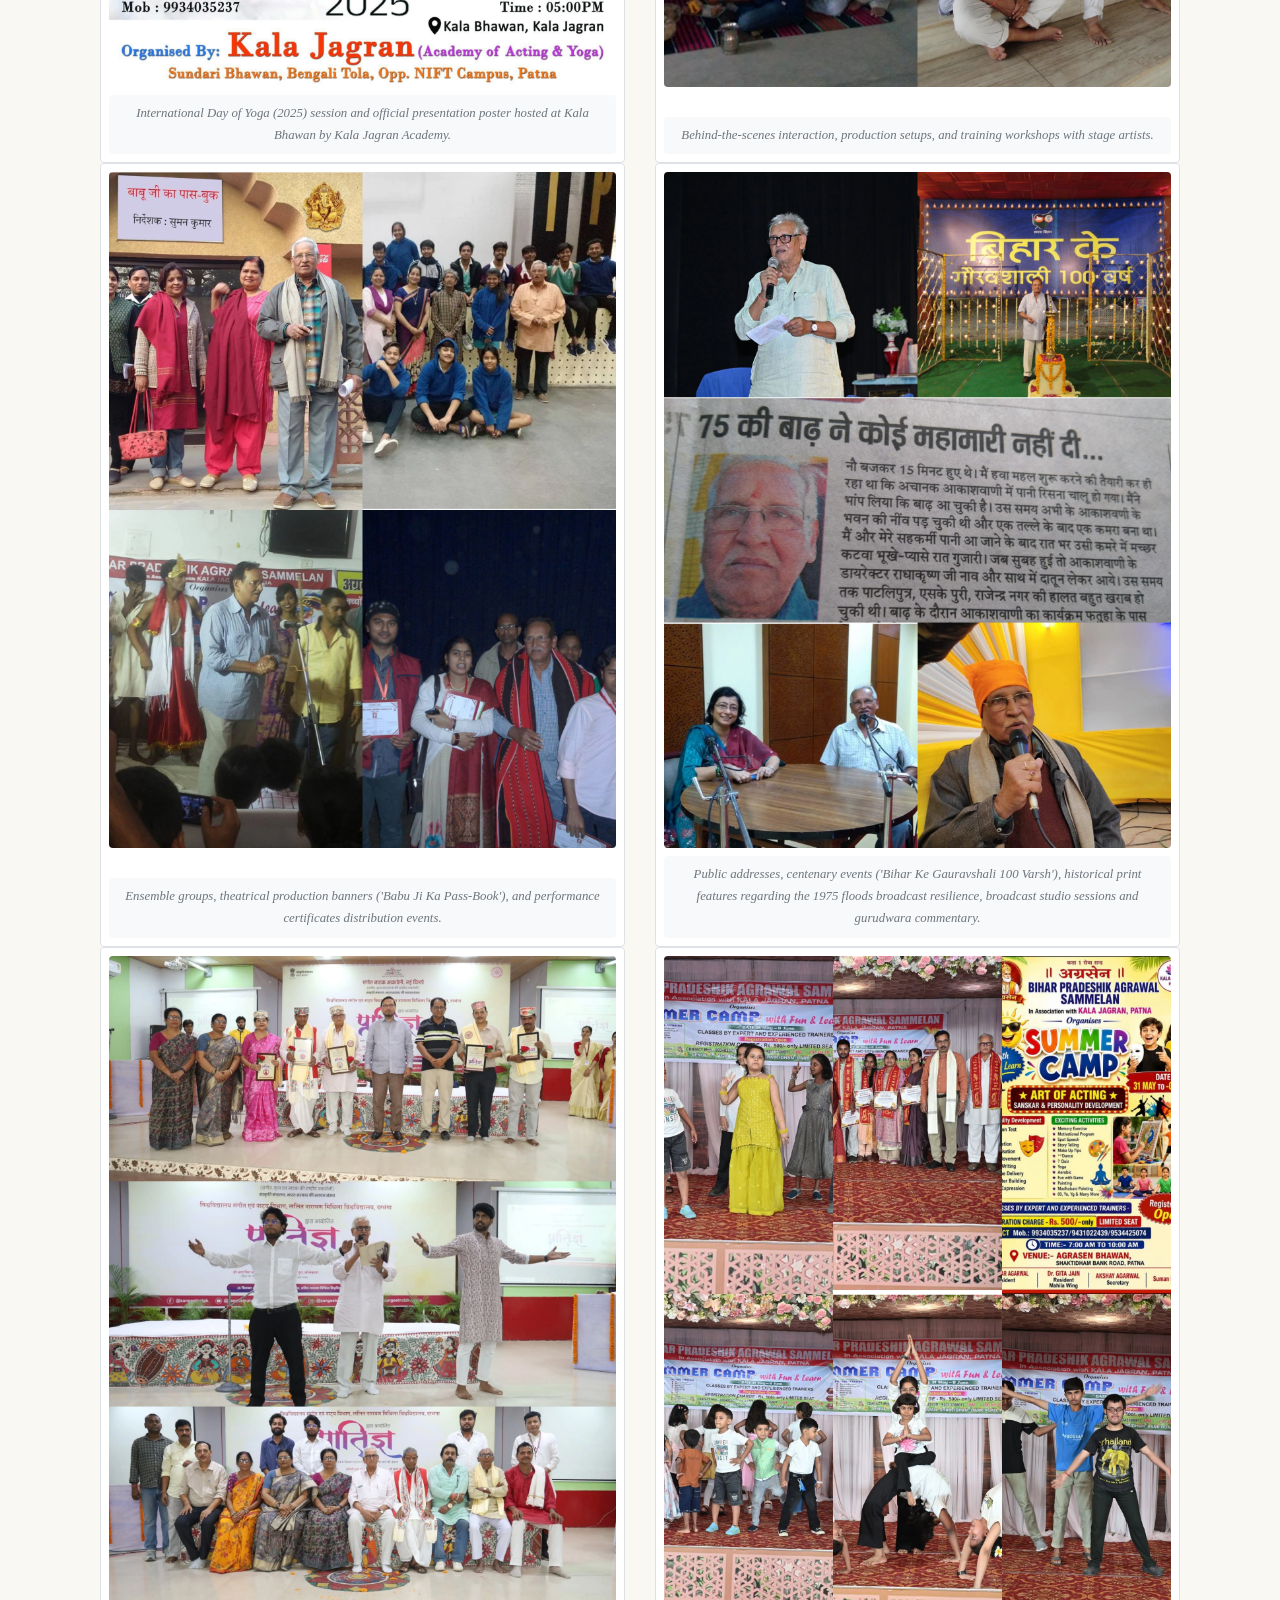
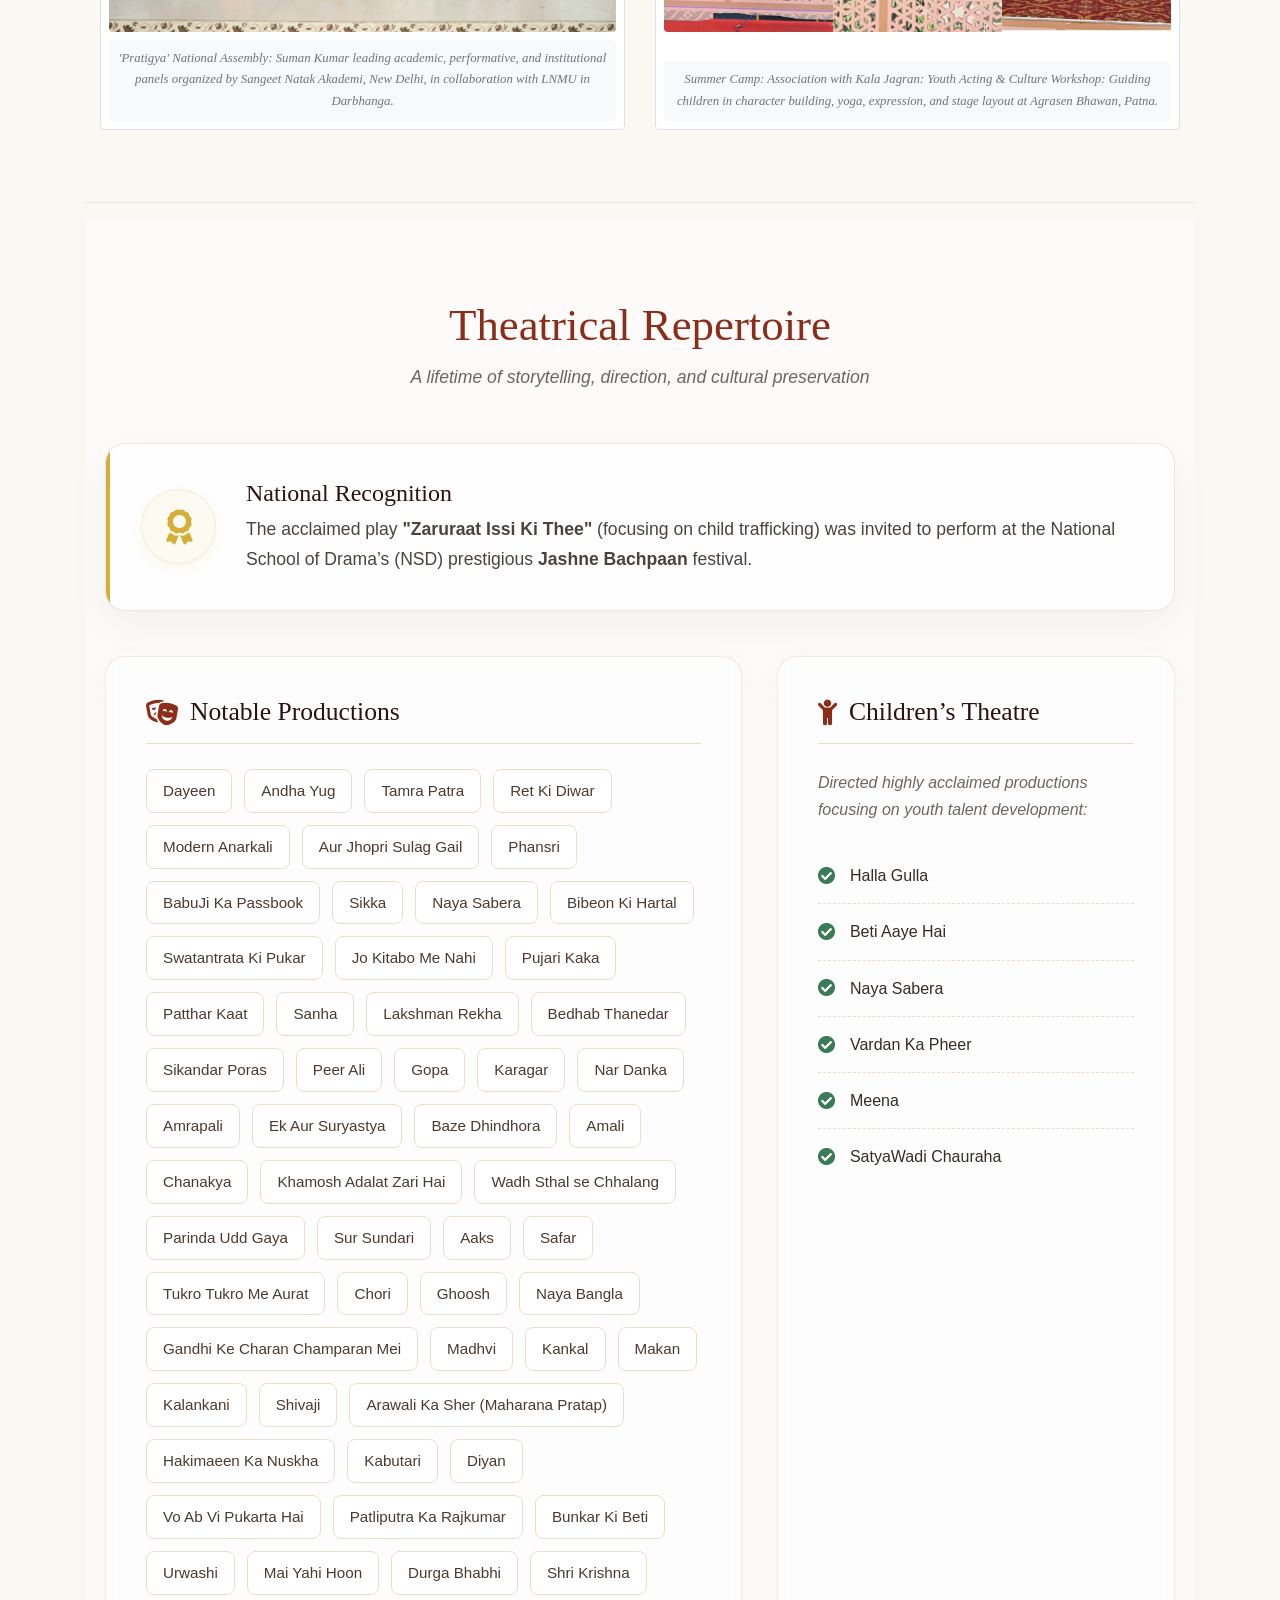
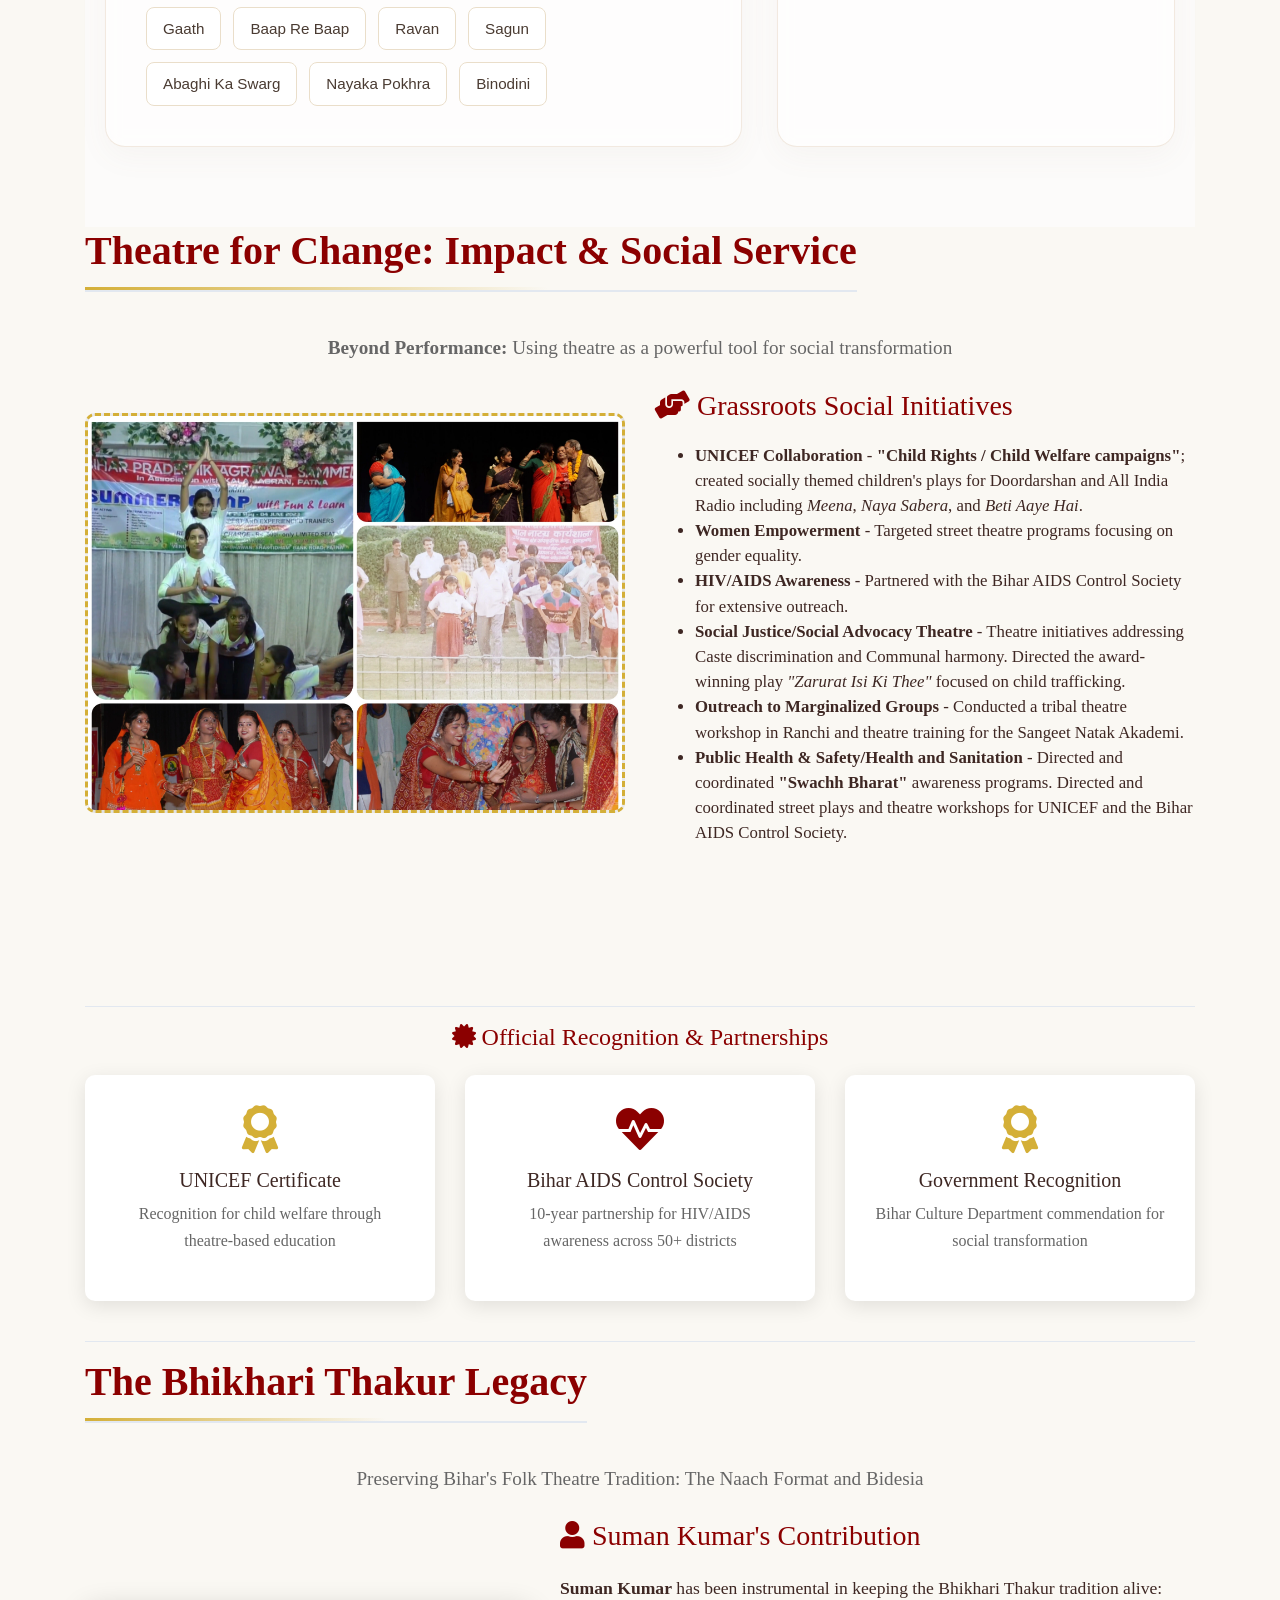
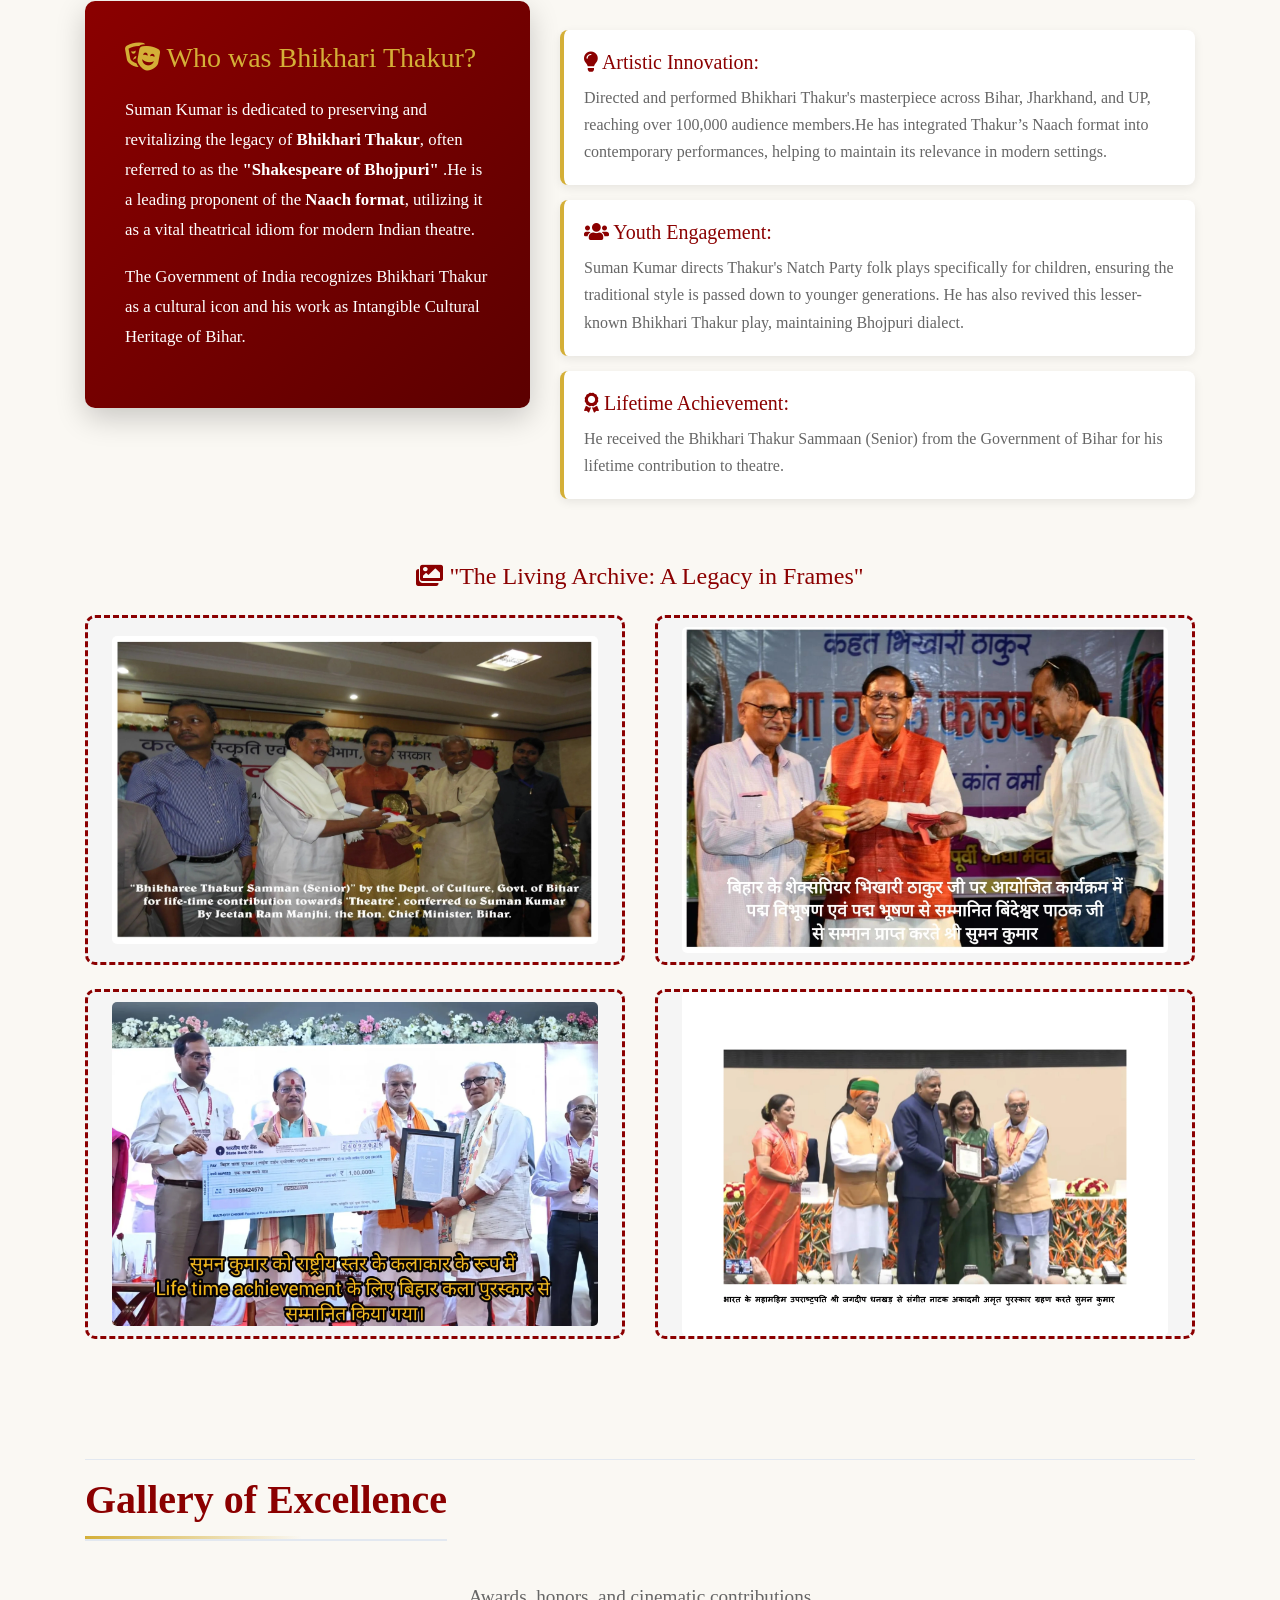
==== commit c6192240: "Update video section" ====
--- a/suman-kumar.html
+++ b/suman-kumar.html
@@ -2863,16 +2863,6 @@
     </div>
   </div>
 
-  <!-- Video 4: Jeevan Hai Anmol Street Play -->
-  <div class="video-card">
-    <a href="https://youtu.be/kn9cradObJU?si=Ohmm0RExxWLHE2yD" target="_blank" rel="noopener">
-      <img src="assets/img/Screenshot 2026-05-02 165501.png" alt="JEEVAN HAI ANMOL Street Play By Kala Jagran | director : Suman Kumar" style="width: 100%; height: 300px; object-fit: cover; border: 5px solid white; border-radius: 10px 10px 0 0;" />
-    </a>
-    <div class="video-card-body">
-      <h5>JEEVAN HAI ANMOL Street Play By Kala Jagran | director : Suman Kumar | Street Play is based on importance of water & Plants for Life.</h5>
-    </div>
-  </div>
-
   <!-- Video 5: Bharat Ek Khoj - Ep 24 -->
   <div class="video-card">
     <a href="https://youtu.be/GrrQTvh5KmM?si=Zr_KGbRU-kDHLV0x" target="_blank" rel="noopener">
